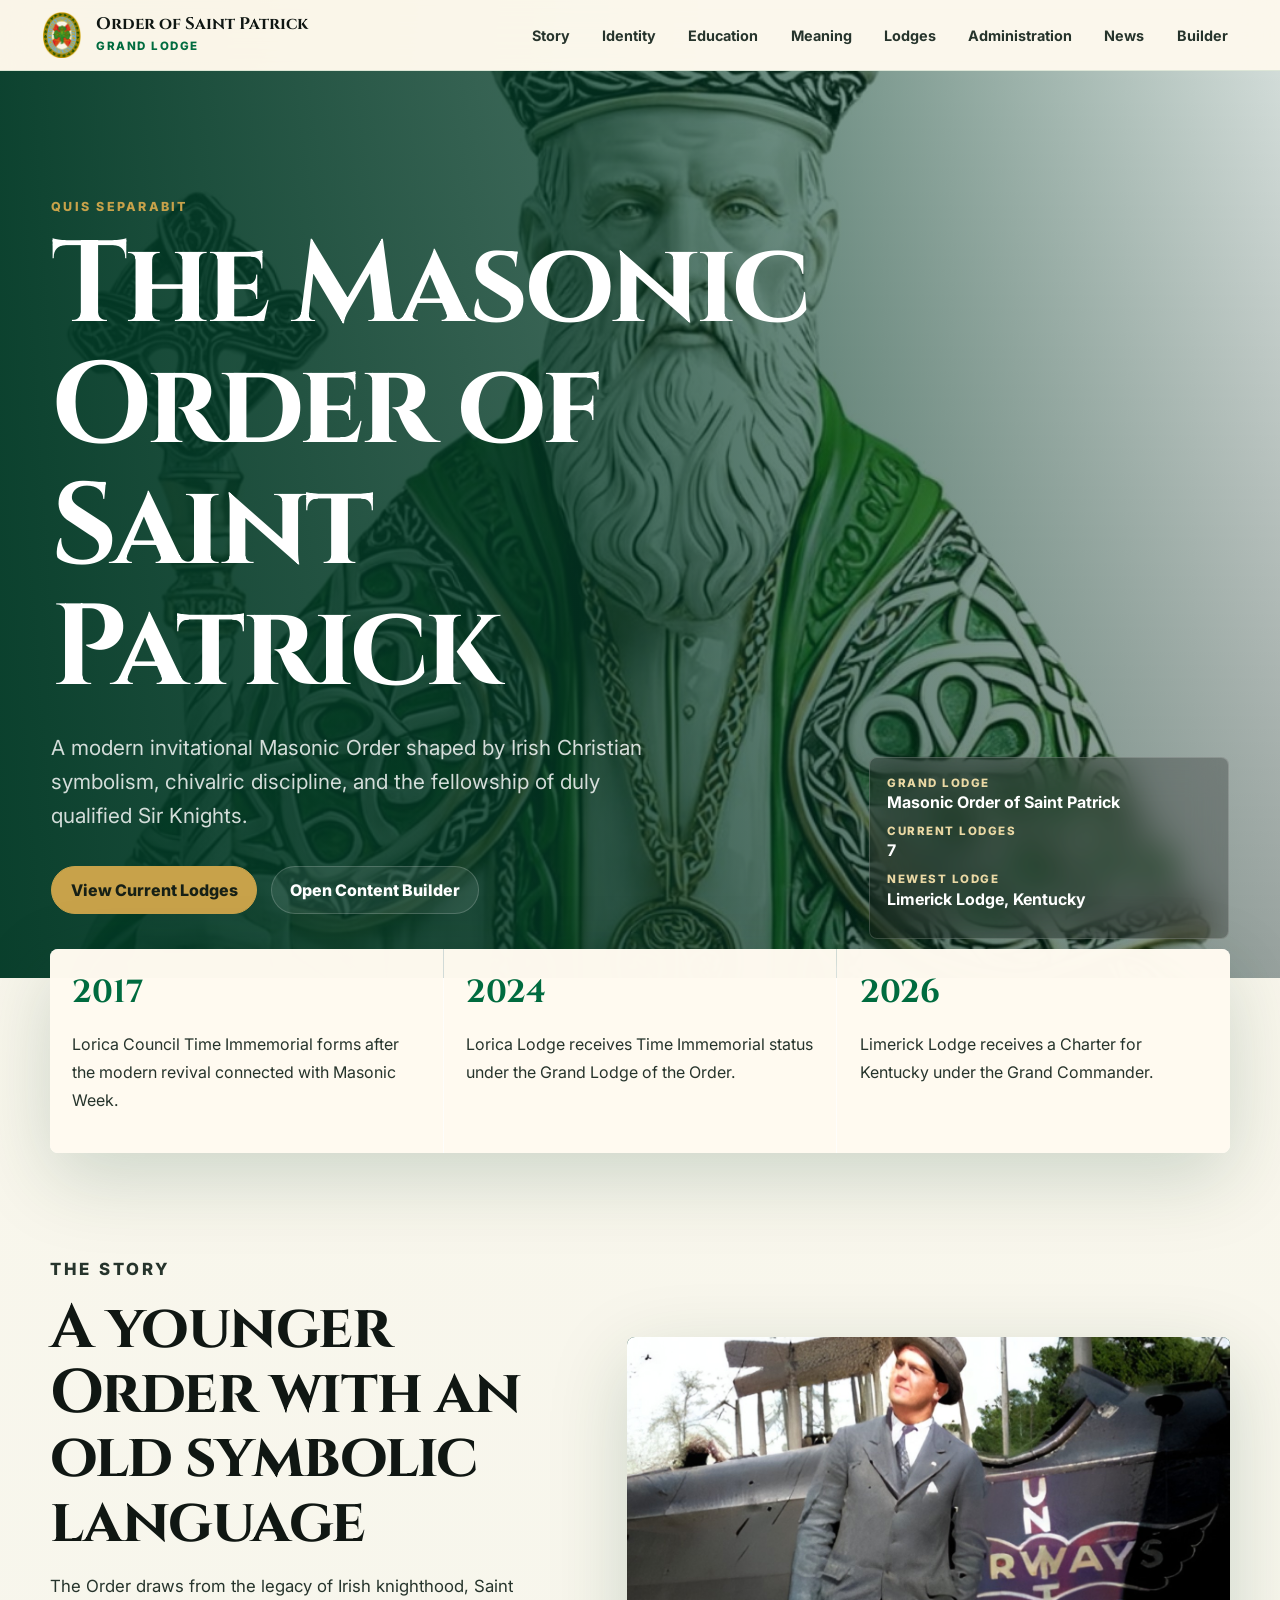
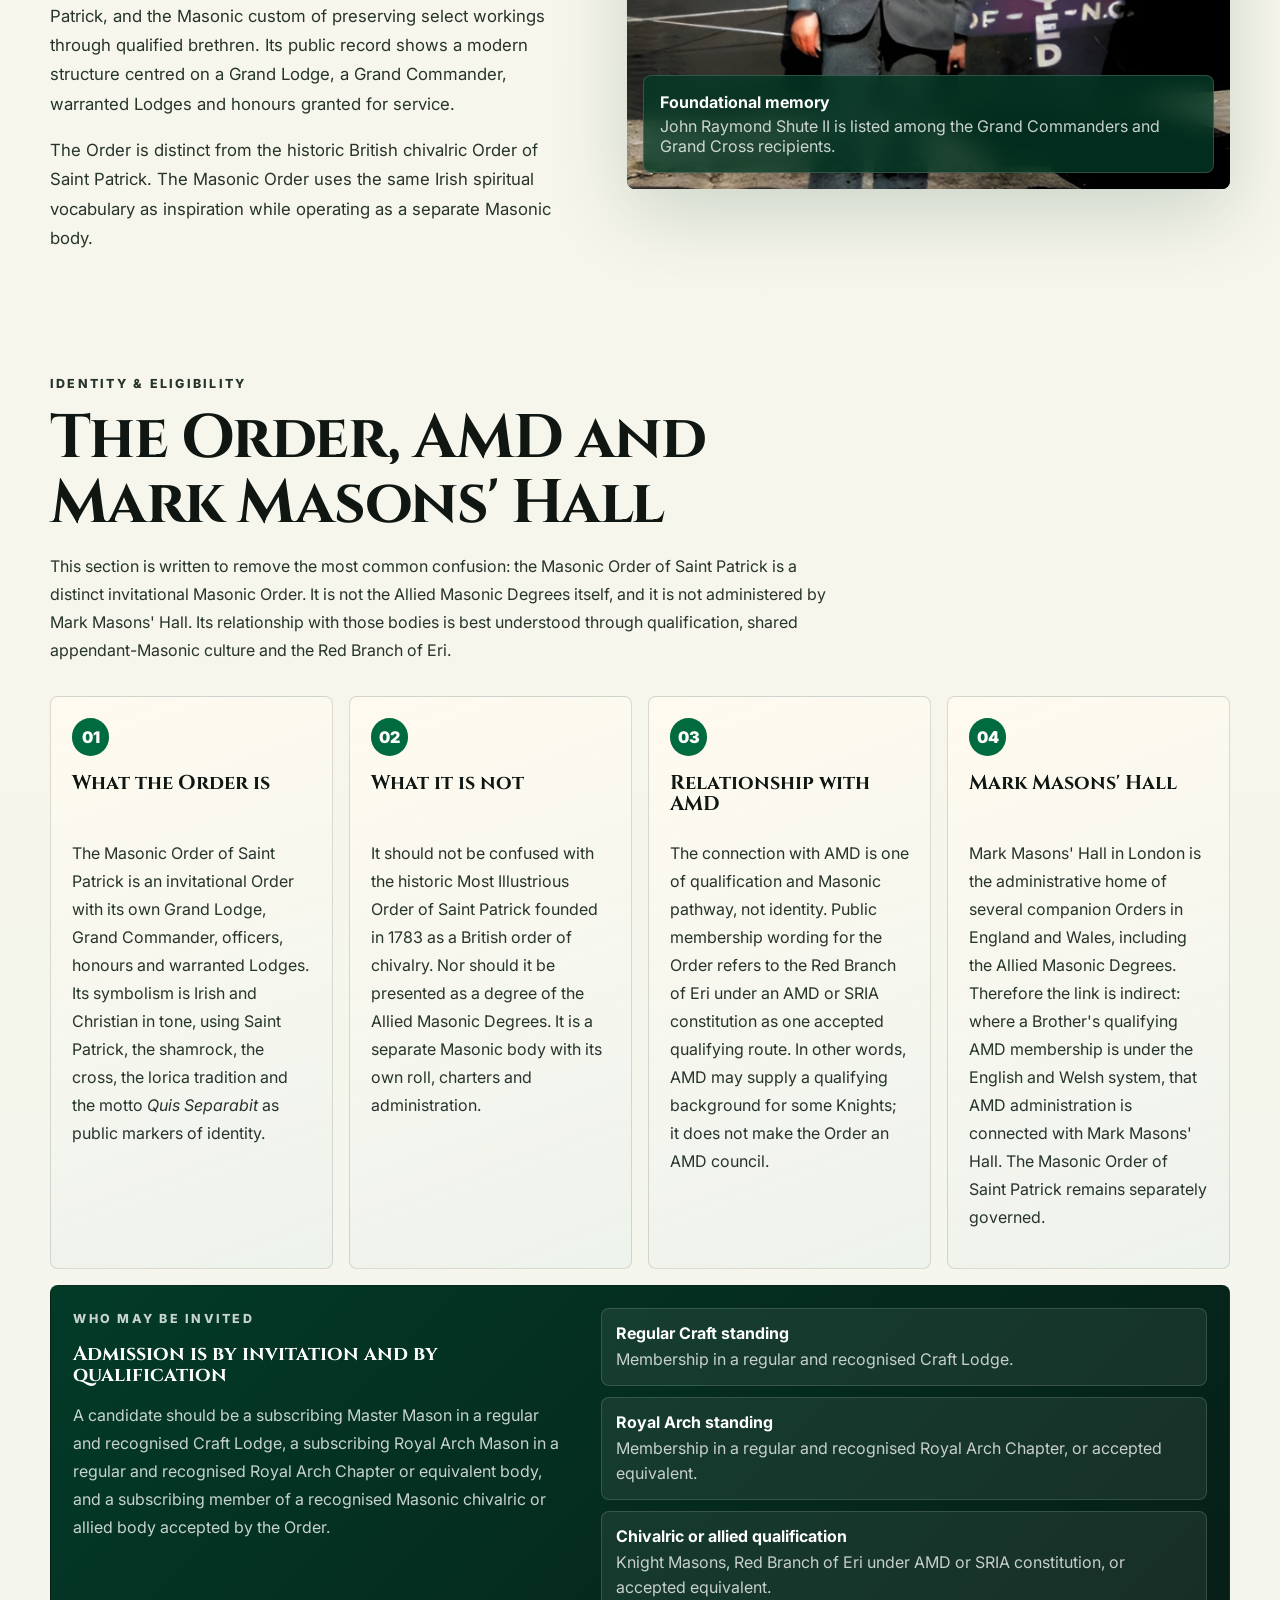
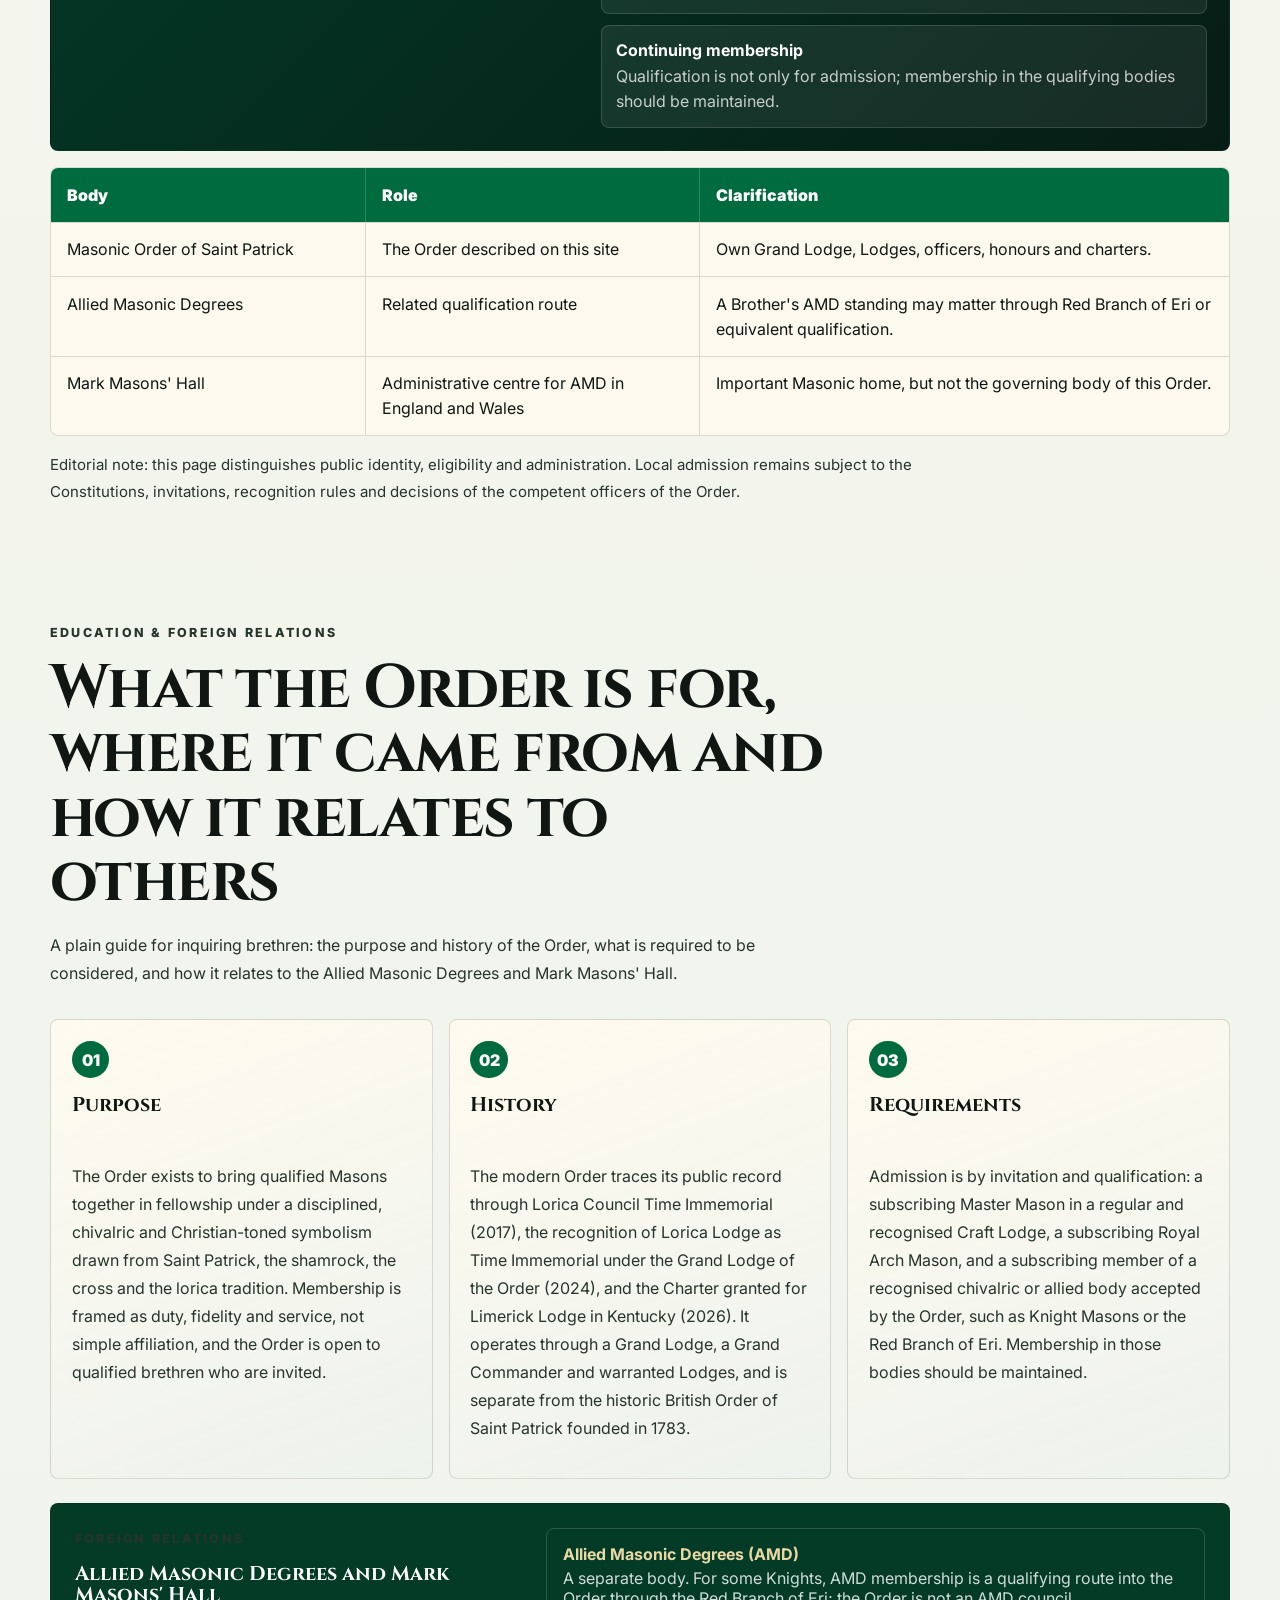
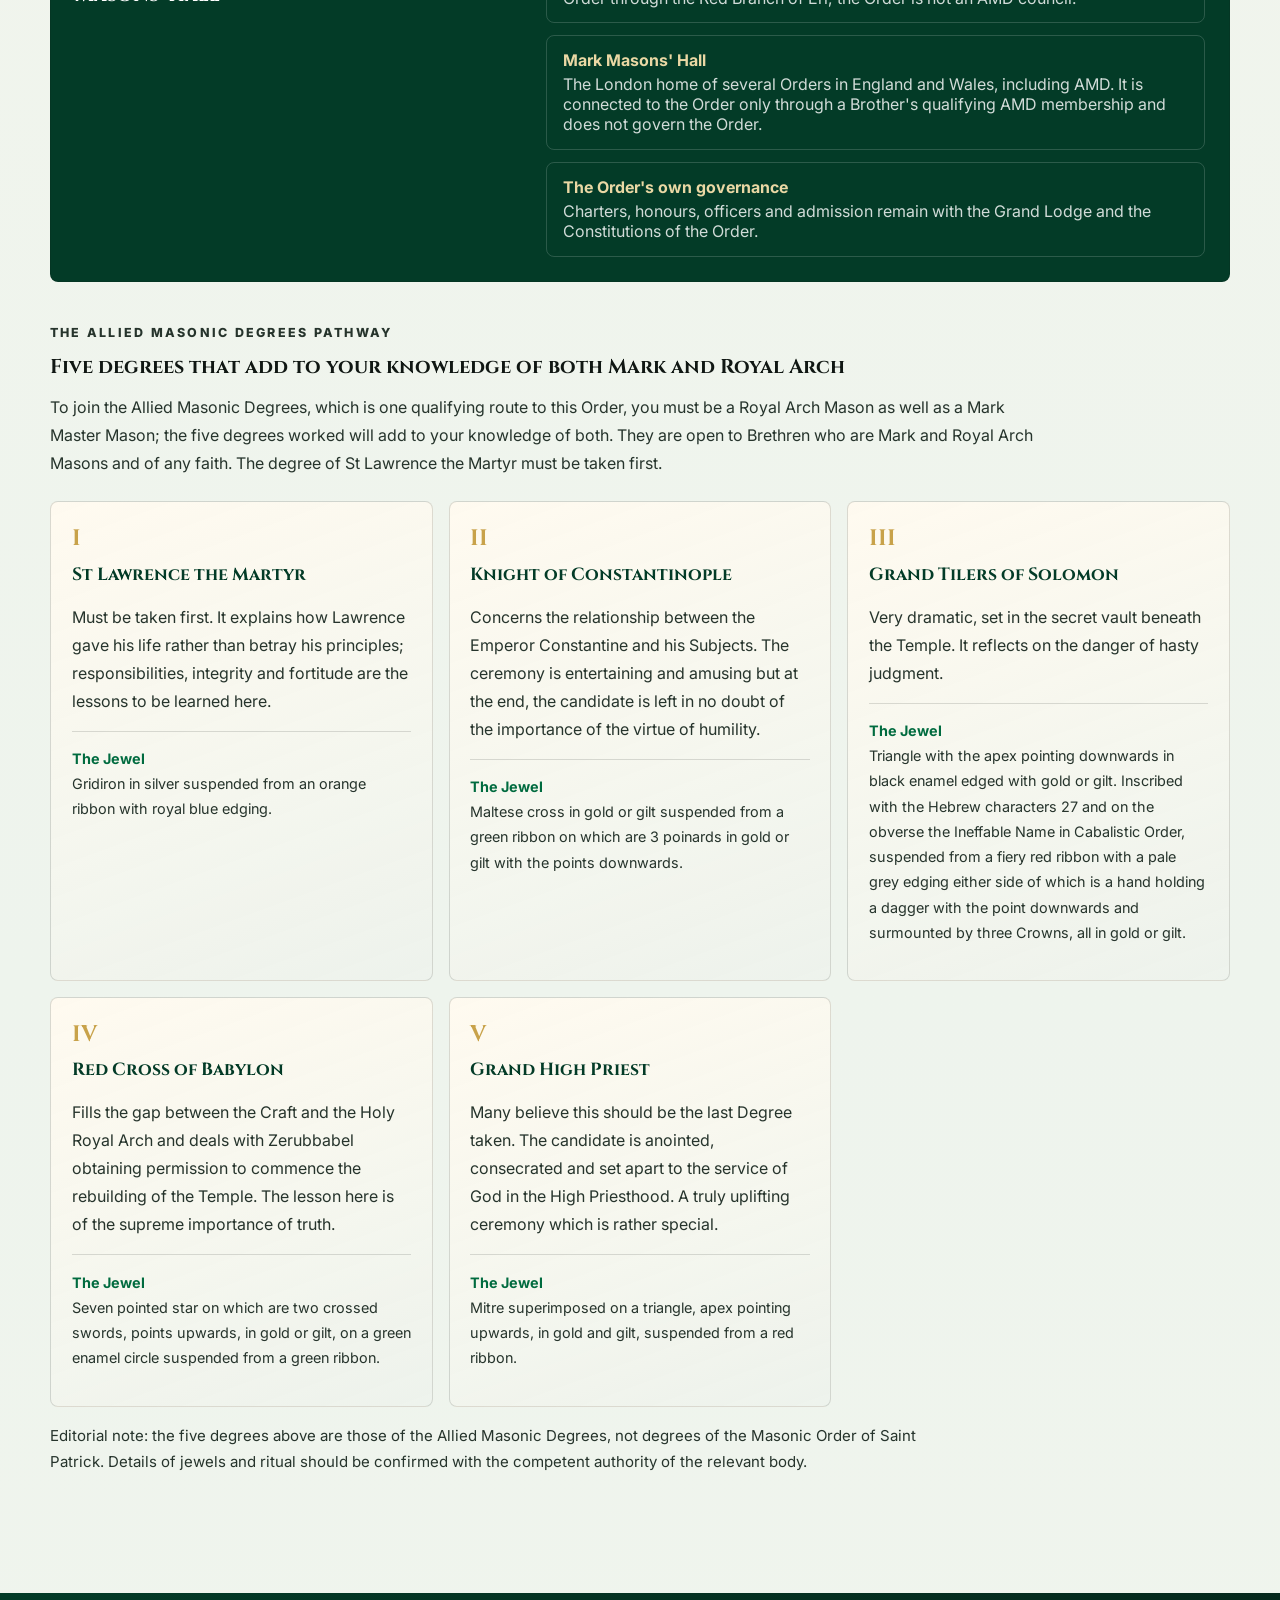
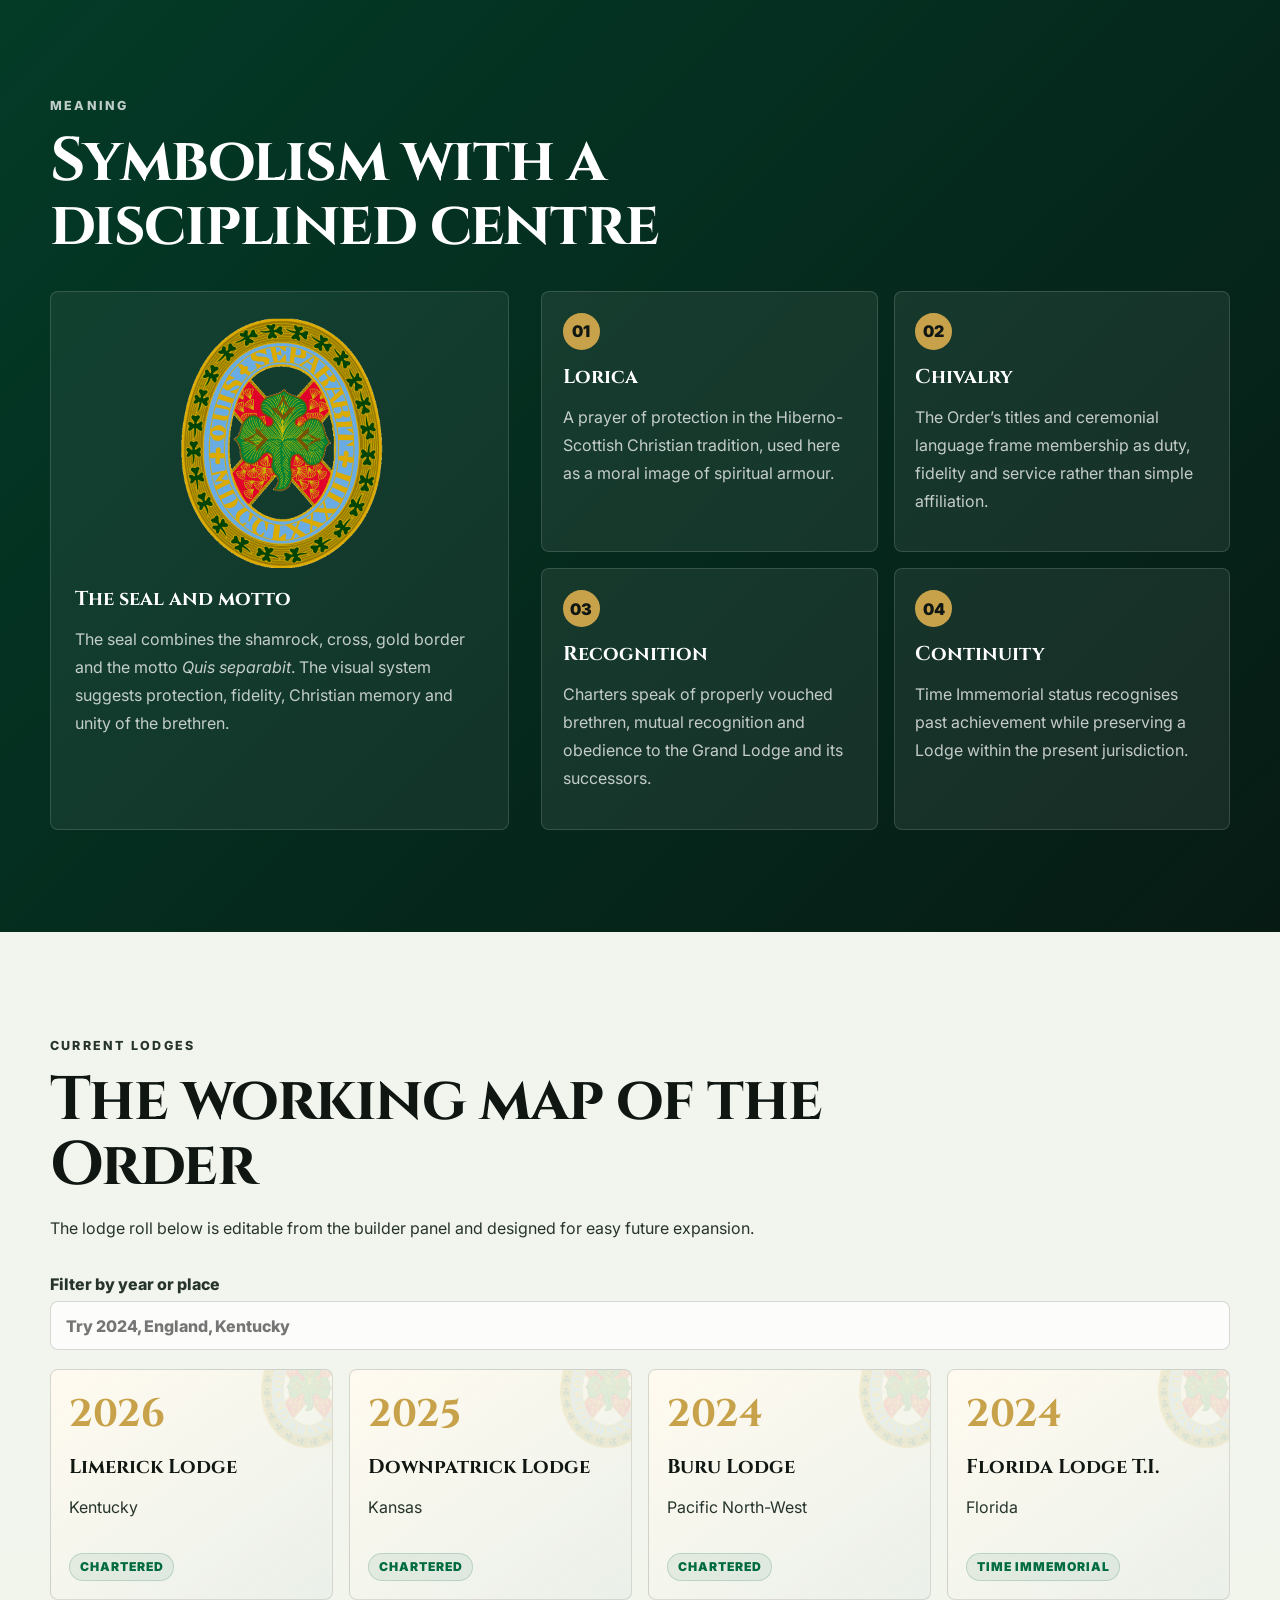
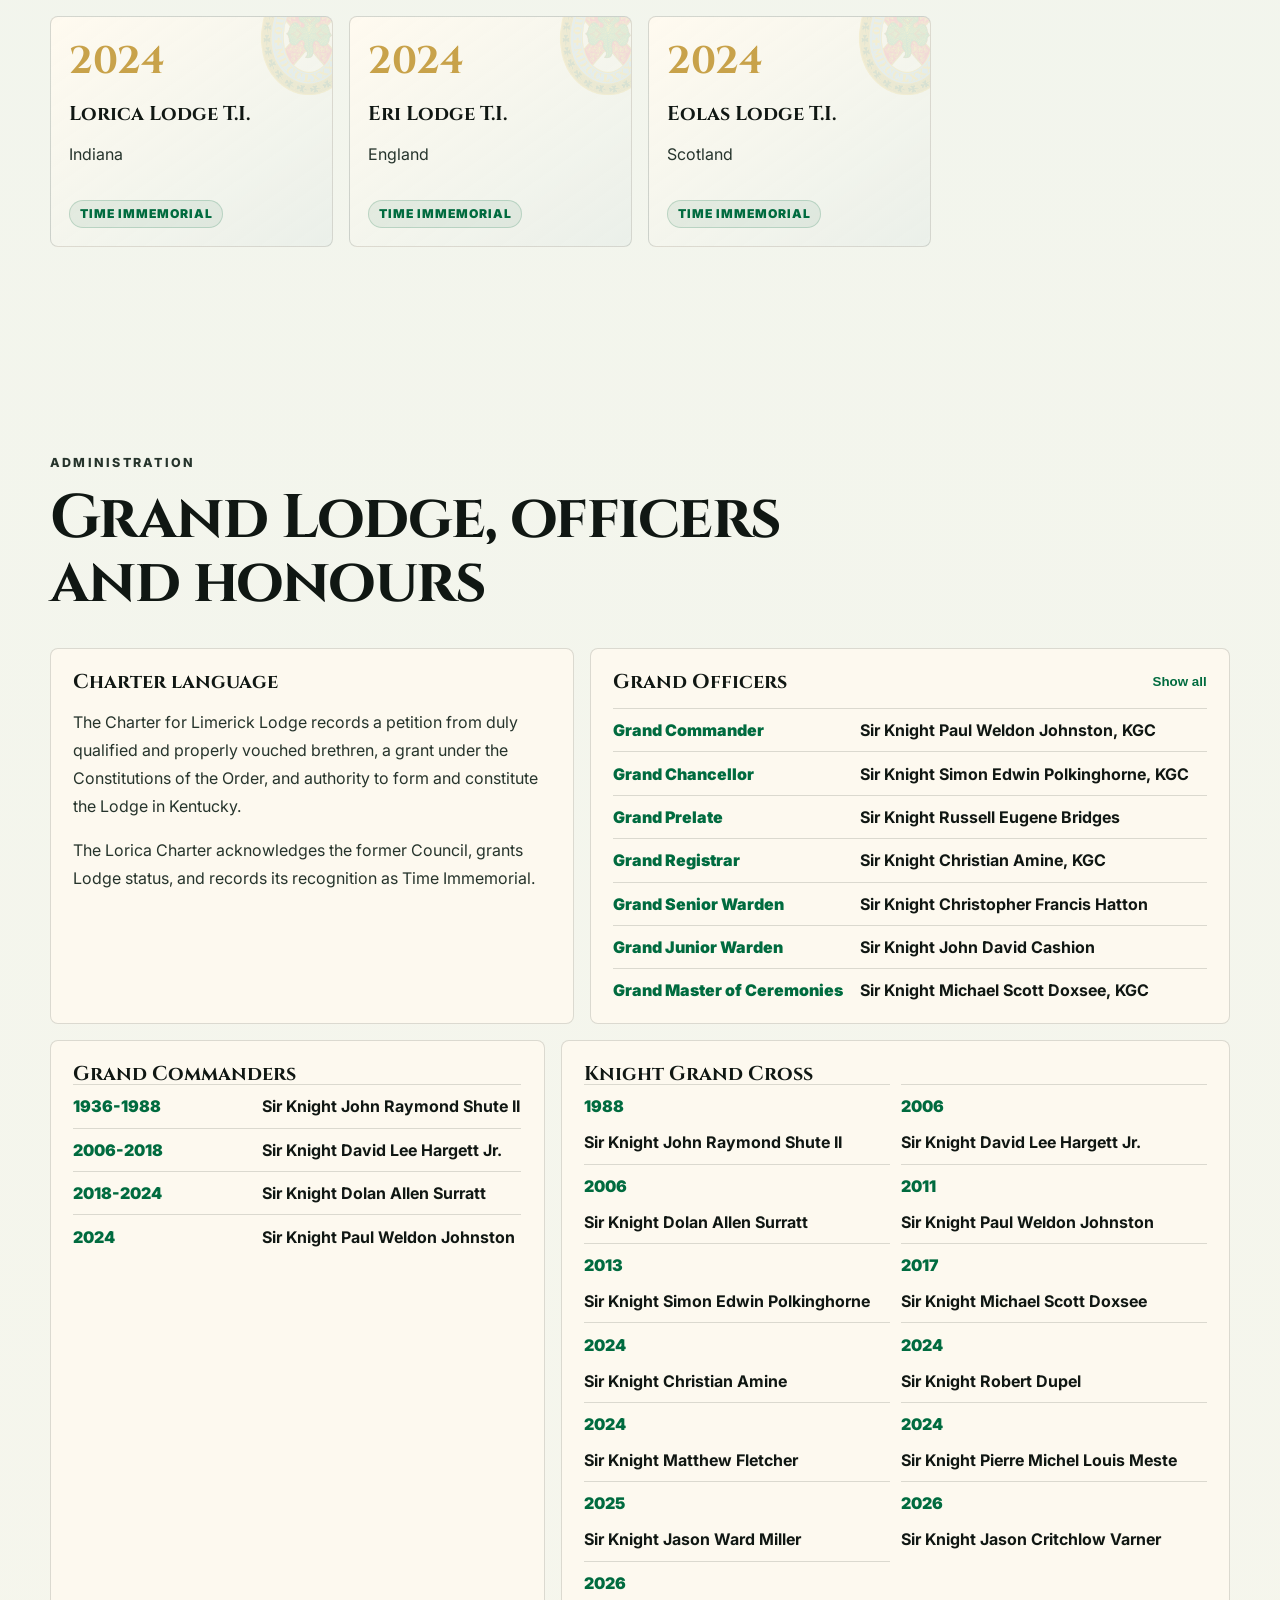
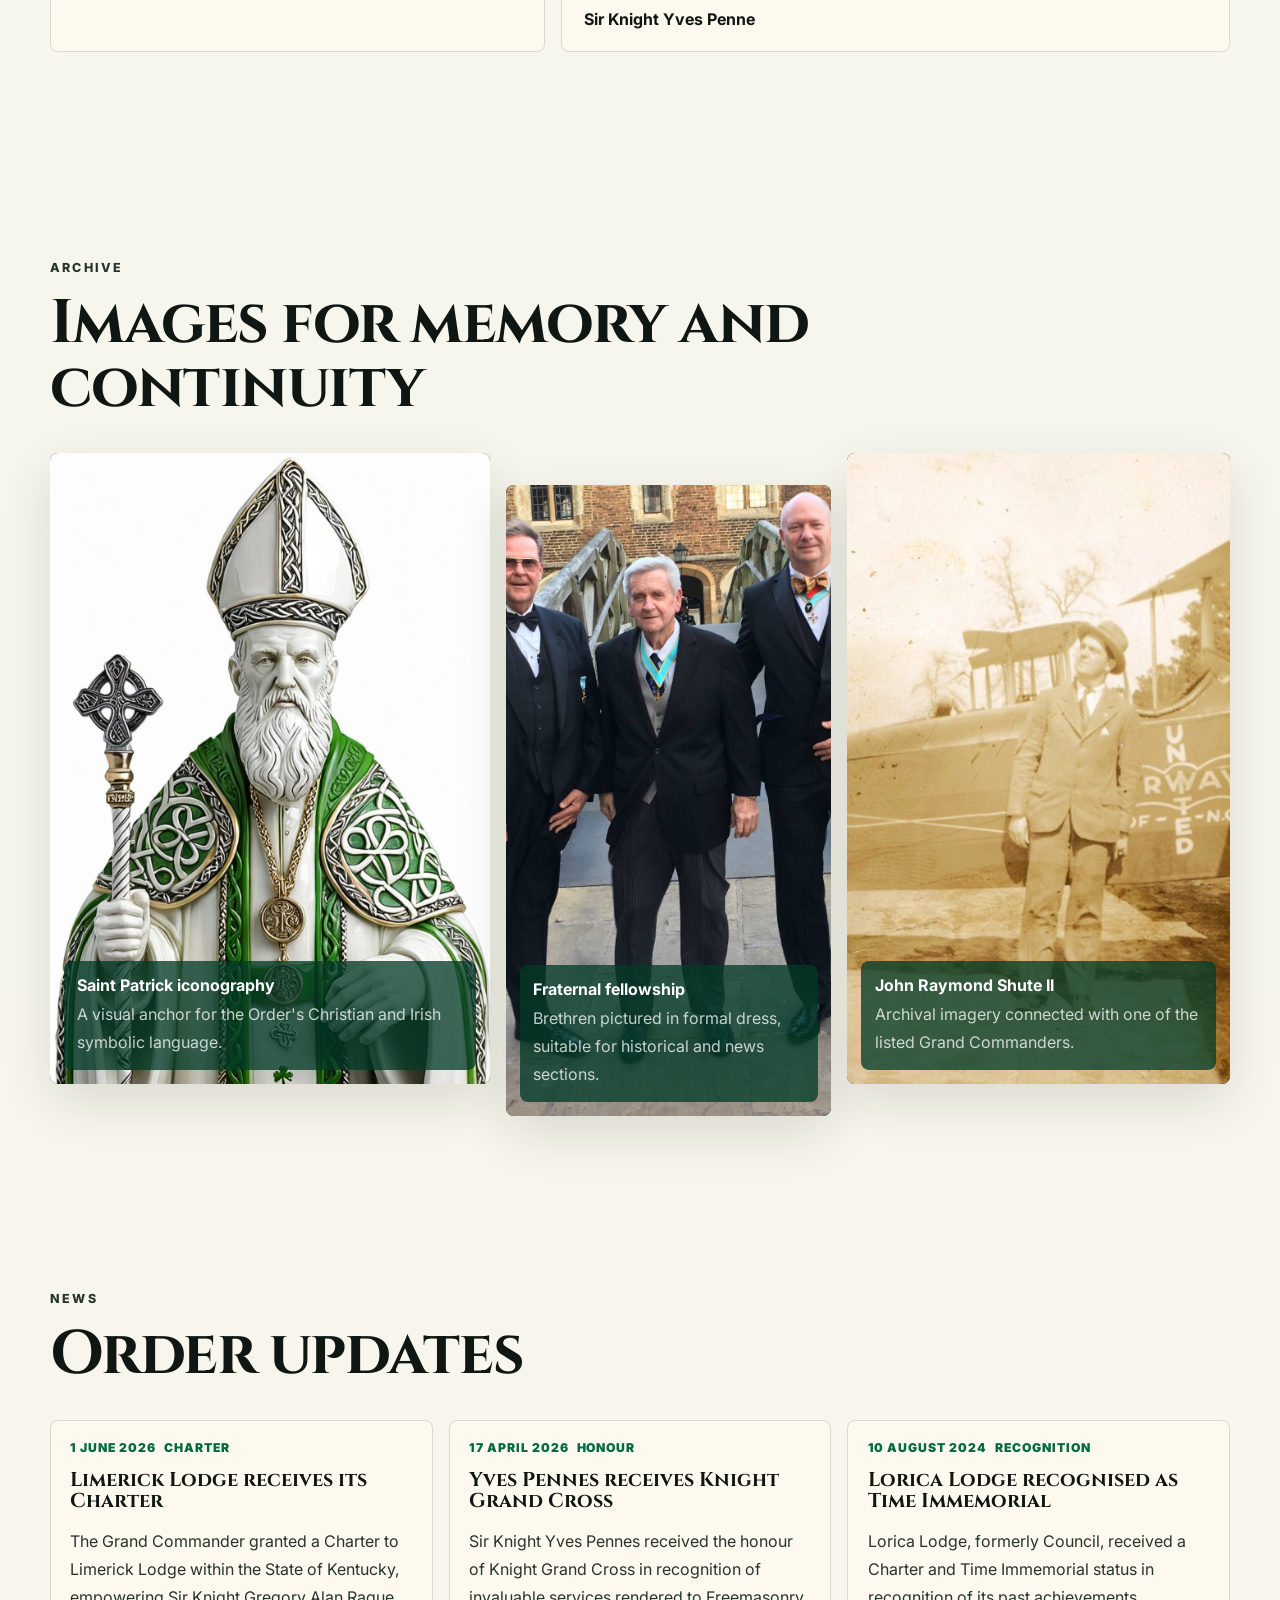
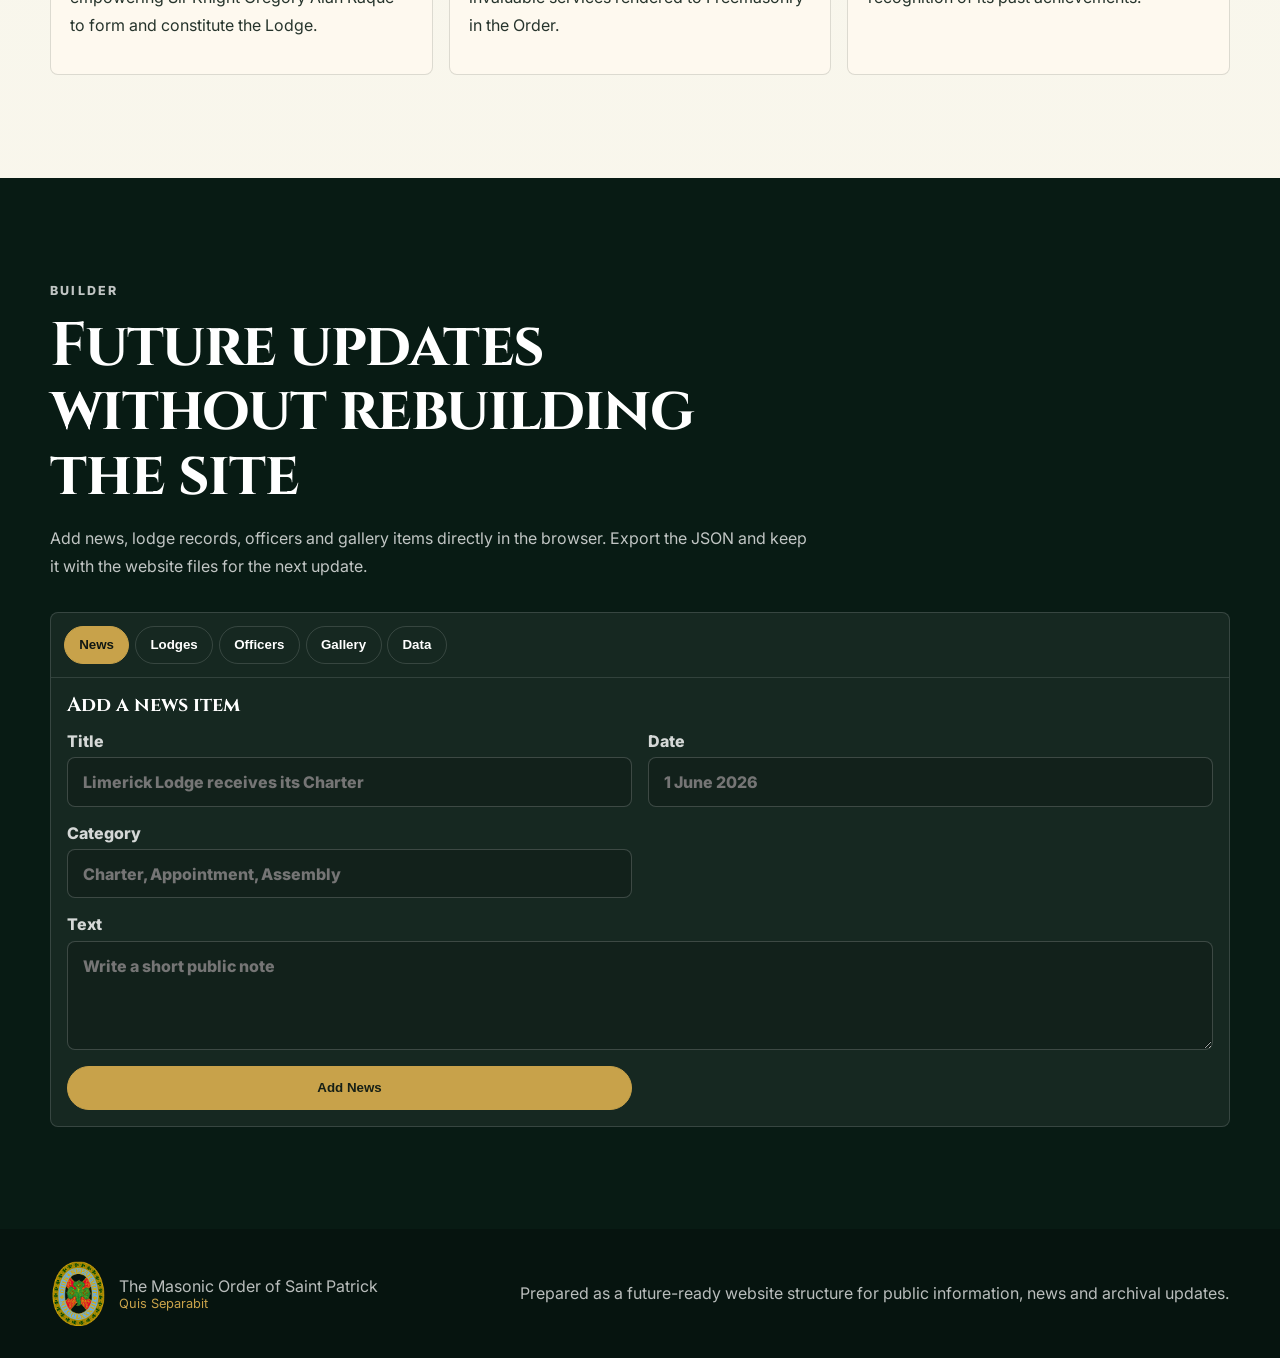
==== index.html @ a47ff446 "Add Education & Foreign Relations section Covers the Order's purpose, history and requirements, its " ====
<!doctype html>
<html lang="en">
  <head>
    <meta charset="utf-8" />
    <meta name="viewport" content="width=device-width, initial-scale=1" />
    <title>The Masonic Order of Saint Patrick</title>
    <meta
      name="description"
      content="A professional information website for the Masonic Order of Saint Patrick, including its story, meaning, lodge roll, administration, honours, news and content builder."
    />
    <link rel="preconnect" href="https://fonts.googleapis.com" />
    <link rel="preconnect" href="https://fonts.gstatic.com" crossorigin />
    <link
      href="https://fonts.googleapis.com/css2?family=Cinzel:wght@500;600;700&family=Inter:wght@400;500;600;700;800&display=swap"
      rel="stylesheet"
    />
    <link rel="stylesheet" href="styles.css" />
  </head>
  <body>
    <header class="site-header" data-site-header>
      <a class="brand" href="#top" aria-label="Masonic Order of Saint Patrick home">
        <img src="assets/limerick-media/image3.png" alt="Seal of the Masonic Order of Saint Patrick" />
        <span>
          <strong>Order of Saint Patrick</strong>
          <small>Grand Lodge</small>
        </span>
      </a>
      <button class="nav-toggle" type="button" aria-expanded="false" aria-controls="site-nav">Menu</button>
      <nav id="site-nav" class="site-nav" aria-label="Primary navigation">
        <a href="#story">Story</a>
        <a href="#identity">Identity</a>
        <a href="#education">Education</a>
        <a href="#meaning">Meaning</a>
        <a href="#lodges">Lodges</a>
        <a href="#governance">Administration</a>
        <a href="#news">News</a>
        <a href="#builder">Builder</a>
      </nav>
    </header>

    <main id="top">
      <section class="hero">
        <div class="hero-media" aria-hidden="true">
          <img src="assets/saint-patrick-portrait.jpg" alt="" />
        </div>
        <div class="hero-panel">
          <p class="eyebrow">Quis Separabit</p>
          <h1>The Masonic Order of Saint Patrick</h1>
          <p>
            A modern invitational Masonic Order shaped by Irish Christian symbolism,
            chivalric discipline, and the fellowship of duly qualified Sir Knights.
          </p>
          <div class="hero-actions">
            <a class="button primary" href="#lodges">View Current Lodges</a>
            <a class="button ghost" href="#builder">Open Content Builder</a>
          </div>
        </div>
        <aside class="hero-register" aria-label="Order highlights">
          <span>Grand Lodge</span>
          <strong>Masonic Order of Saint Patrick</strong>
          <span>Current Lodges</span>
          <strong>7</strong>
          <span>Newest Lodge</span>
          <strong>Limerick Lodge, Kentucky</strong>
        </aside>
      </section>

      <section class="intro-strip" aria-label="Core identity">
        <div>
          <span class="metric">2017</span>
          <p>Lorica Council Time Immemorial forms after the modern revival connected with Masonic Week.</p>
        </div>
        <div>
          <span class="metric">2024</span>
          <p>Lorica Lodge receives Time Immemorial status under the Grand Lodge of the Order.</p>
        </div>
        <div>
          <span class="metric">2026</span>
          <p>Limerick Lodge receives a Charter for Kentucky under the Grand Commander.</p>
        </div>
      </section>

      <section id="story" class="section story-grid">
        <div class="section-copy">
          <p class="eyebrow">The Story</p>
          <h2>A younger Order with an old symbolic language</h2>
          <p>
            The Order draws from the legacy of Irish knighthood, Saint Patrick, and
            the Masonic custom of preserving select workings through qualified brethren.
            Its public record shows a modern structure centred on a Grand Lodge,
            a Grand Commander, warranted Lodges and honours granted for service.
          </p>
          <p>
            The Order is distinct from the historic British chivalric Order of Saint
            Patrick. The Masonic Order uses the same Irish spiritual vocabulary as
            inspiration while operating as a separate Masonic body.
          </p>
        </div>
        <div class="story-visual">
          <img src="assets/jray-colour.jpg" alt="Historical photograph of Sir Knight John Raymond Shute II near an aircraft" />
          <div class="caption">
            <strong>Foundational memory</strong>
            <span>John Raymond Shute II is listed among the Grand Commanders and Grand Cross recipients.</span>
          </div>
        </div>
      </section>

      <section id="identity" class="section identity-section">
        <div class="section-heading">
          <p class="eyebrow">Identity & Eligibility</p>
          <h2>The Order, AMD and Mark Masons' Hall</h2>
          <p>
            This section is written to remove the most common confusion: the Masonic
            Order of Saint Patrick is a distinct invitational Masonic Order. It is not
            the Allied Masonic Degrees itself, and it is not administered by Mark
            Masons' Hall. Its relationship with those bodies is best understood through
            qualification, shared appendant-Masonic culture and the Red Branch of Eri.
          </p>
        </div>

        <div class="identity-grid">
          <article class="identity-card">
            <span>01</span>
            <h3>What the Order is</h3>
            <p>
              The Masonic Order of Saint Patrick is an invitational Order with its own
              Grand Lodge, Grand Commander, officers, honours and warranted Lodges. Its
              symbolism is Irish and Christian in tone, using Saint Patrick, the shamrock,
              the cross, the lorica tradition and the motto <em>Quis Separabit</em> as
              public markers of identity.
            </p>
          </article>

          <article class="identity-card">
            <span>02</span>
            <h3>What it is not</h3>
            <p>
              It should not be confused with the historic Most Illustrious Order of Saint
              Patrick founded in 1783 as a British order of chivalry. Nor should it be
              presented as a degree of the Allied Masonic Degrees. It is a separate
              Masonic body with its own roll, charters and administration.
            </p>
          </article>

          <article class="identity-card">
            <span>03</span>
            <h3>Relationship with AMD</h3>
            <p>
              The connection with AMD is one of qualification and Masonic pathway, not
              identity. Public membership wording for the Order refers to the Red Branch
              of Eri under an AMD or SRIA constitution as one accepted qualifying route.
              In other words, AMD may supply a qualifying background for some Knights;
              it does not make the Order an AMD council.
            </p>
          </article>

          <article class="identity-card">
            <span>04</span>
            <h3>Mark Masons' Hall</h3>
            <p>
              Mark Masons' Hall in London is the administrative home of several companion
              Orders in England and Wales, including the Allied Masonic Degrees. Therefore
              the link is indirect: where a Brother's qualifying AMD membership is under
              the English and Welsh system, that AMD administration is connected with Mark
              Masons' Hall. The Masonic Order of Saint Patrick remains separately governed.
            </p>
          </article>
        </div>

        <div class="eligibility-panel">
          <div>
            <p class="eyebrow">Who May Be Invited</p>
            <h3>Admission is by invitation and by qualification</h3>
            <p>
              A candidate should be a subscribing Master Mason in a regular and recognised
              Craft Lodge, a subscribing Royal Arch Mason in a regular and recognised
              Royal Arch Chapter or equivalent body, and a subscribing member of a
              recognised Masonic chivalric or allied body accepted by the Order.
            </p>
          </div>
          <ul class="eligibility-list">
            <li>
              <strong>Regular Craft standing</strong>
              <span>Membership in a regular and recognised Craft Lodge.</span>
            </li>
            <li>
              <strong>Royal Arch standing</strong>
              <span>Membership in a regular and recognised Royal Arch Chapter, or accepted equivalent.</span>
            </li>
            <li>
              <strong>Chivalric or allied qualification</strong>
              <span>Knight Masons, Red Branch of Eri under AMD or SRIA constitution, or accepted equivalent.</span>
            </li>
            <li>
              <strong>Continuing membership</strong>
              <span>Qualification is not only for admission; membership in the qualifying bodies should be maintained.</span>
            </li>
          </ul>
        </div>

        <div class="relationship-table" role="table" aria-label="Relationship between the Order, AMD and Mark Masons' Hall">
          <div role="row">
            <span role="columnheader">Body</span>
            <span role="columnheader">Role</span>
            <span role="columnheader">Clarification</span>
          </div>
          <div role="row">
            <span role="cell">Masonic Order of Saint Patrick</span>
            <span role="cell">The Order described on this site</span>
            <span role="cell">Own Grand Lodge, Lodges, officers, honours and charters.</span>
          </div>
          <div role="row">
            <span role="cell">Allied Masonic Degrees</span>
            <span role="cell">Related qualification route</span>
            <span role="cell">A Brother's AMD standing may matter through Red Branch of Eri or equivalent qualification.</span>
          </div>
          <div role="row">
            <span role="cell">Mark Masons' Hall</span>
            <span role="cell">Administrative centre for AMD in England and Wales</span>
            <span role="cell">Important Masonic home, but not the governing body of this Order.</span>
          </div>
        </div>

        <p class="source-note">
          Editorial note: this page distinguishes public identity, eligibility and administration.
          Local admission remains subject to the Constitutions, invitations, recognition rules and
          decisions of the competent officers of the Order.
        </p>
      </section>

      <section id="education" class="section education-section">
        <div class="section-heading">
          <p class="eyebrow">Education &amp; Foreign Relations</p>
          <h2>What the Order is for, where it came from and how it relates to others</h2>
          <p>
            A plain guide for inquiring brethren: the purpose and history of the Order,
            what is required to be considered, and how it relates to the Allied Masonic
            Degrees and Mark Masons' Hall.
          </p>
        </div>

        <div class="education-grid">
          <article class="identity-card">
            <span>01</span>
            <h3>Purpose</h3>
            <p>
              The Order exists to bring qualified Masons together in fellowship under a
              disciplined, chivalric and Christian-toned symbolism drawn from Saint Patrick,
              the shamrock, the cross and the lorica tradition. Membership is framed as duty,
              fidelity and service, not simple affiliation, and the Order is open to qualified
              brethren who are invited.
            </p>
          </article>
          <article class="identity-card">
            <span>02</span>
            <h3>History</h3>
            <p>
              The modern Order traces its public record through Lorica Council Time Immemorial
              (2017), the recognition of Lorica Lodge as Time Immemorial under the Grand Lodge
              of the Order (2024), and the Charter granted for Limerick Lodge in Kentucky (2026).
              It operates through a Grand Lodge, a Grand Commander and warranted Lodges, and is
              separate from the historic British Order of Saint Patrick founded in 1783.
            </p>
          </article>
          <article class="identity-card">
            <span>03</span>
            <h3>Requirements</h3>
            <p>
              Admission is by invitation and qualification: a subscribing Master Mason in a
              regular and recognised Craft Lodge, a subscribing Royal Arch Mason, and a
              subscribing member of a recognised chivalric or allied body accepted by the
              Order, such as Knight Masons or the Red Branch of Eri. Membership in those
              bodies should be maintained.
            </p>
          </article>
        </div>

        <div class="relations-panel">
          <div>
            <p class="eyebrow">Foreign Relations</p>
            <h3>Allied Masonic Degrees and Mark Masons' Hall</h3>
          </div>
          <ul>
            <li>
              <strong>Allied Masonic Degrees (AMD)</strong>
              <span>A separate body. For some Knights, AMD membership is a qualifying route into the Order through the Red Branch of Eri; the Order is not an AMD council.</span>
            </li>
            <li>
              <strong>Mark Masons' Hall</strong>
              <span>The London home of several Orders in England and Wales, including AMD. It is connected to the Order only through a Brother's qualifying AMD membership and does not govern the Order.</span>
            </li>
            <li>
              <strong>The Order's own governance</strong>
              <span>Charters, honours, officers and admission remain with the Grand Lodge and the Constitutions of the Order.</span>
            </li>
          </ul>
        </div>

        <div class="degrees-intro">
          <p class="eyebrow">The Allied Masonic Degrees Pathway</p>
          <h3>Five degrees that add to your knowledge of both Mark and Royal Arch</h3>
          <p>
            To join the Allied Masonic Degrees, which is one qualifying route to this Order,
            you must be a Royal Arch Mason as well as a Mark Master Mason; the five degrees
            worked will add to your knowledge of both. They are open to Brethren who are Mark
            and Royal Arch Masons and of any faith. The degree of St Lawrence the Martyr must
            be taken first.
          </p>
        </div>

        <div class="degree-grid">
          <article class="degree-card">
            <span class="degree-number">I</span>
            <h4>St Lawrence the Martyr</h4>
            <p>Must be taken first. It explains how Lawrence gave his life rather than betray his principles; responsibilities, integrity and fortitude are the lessons to be learned here.</p>
            <p class="jewel"><strong>The Jewel</strong> Gridiron in silver suspended from an orange ribbon with royal blue edging.</p>
          </article>
          <article class="degree-card">
            <span class="degree-number">II</span>
            <h4>Knight of Constantinople</h4>
            <p>Concerns the relationship between the Emperor Constantine and his Subjects. The ceremony is entertaining and amusing but at the end, the candidate is left in no doubt of the importance of the virtue of humility.</p>
            <p class="jewel"><strong>The Jewel</strong> Maltese cross in gold or gilt suspended from a green ribbon on which are 3 poinards in gold or gilt with the points downwards.</p>
          </article>
          <article class="degree-card">
            <span class="degree-number">III</span>
            <h4>Grand Tilers of Solomon</h4>
            <p>Very dramatic, set in the secret vault beneath the Temple. It reflects on the danger of hasty judgment.</p>
            <p class="jewel"><strong>The Jewel</strong> Triangle with the apex pointing downwards in black enamel edged with gold or gilt. Inscribed with the Hebrew characters 27 and on the obverse the Ineffable Name in Cabalistic Order, suspended from a fiery red ribbon with a pale grey edging either side of which is a hand holding a dagger with the point downwards and surmounted by three Crowns, all in gold or gilt.</p>
          </article>
          <article class="degree-card">
            <span class="degree-number">IV</span>
            <h4>Red Cross of Babylon</h4>
            <p>Fills the gap between the Craft and the Holy Royal Arch and deals with Zerubbabel obtaining permission to commence the rebuilding of the Temple. The lesson here is of the supreme importance of truth.</p>
            <p class="jewel"><strong>The Jewel</strong> Seven pointed star on which are two crossed swords, points upwards, in gold or gilt, on a green enamel circle suspended from a green ribbon.</p>
          </article>
          <article class="degree-card">
            <span class="degree-number">V</span>
            <h4>Grand High Priest</h4>
            <p>Many believe this should be the last Degree taken. The candidate is anointed, consecrated and set apart to the service of God in the High Priesthood. A truly uplifting ceremony which is rather special.</p>
            <p class="jewel"><strong>The Jewel</strong> Mitre superimposed on a triangle, apex pointing upwards, in gold and gilt, suspended from a red ribbon.</p>
          </article>
        </div>

        <p class="source-note">
          Editorial note: the five degrees above are those of the Allied Masonic Degrees, not
          degrees of the Masonic Order of Saint Patrick. Details of jewels and ritual should be
          confirmed with the competent authority of the relevant body.
        </p>
      </section>

      <section id="meaning" class="section meaning-section">
        <div class="section-heading">
          <p class="eyebrow">Meaning</p>
          <h2>Symbolism with a disciplined centre</h2>
        </div>
        <div class="meaning-layout">
          <article class="meaning-main">
            <img src="assets/limerick-media/image3.png" alt="Seal with shamrock and motto Quis Separabit" />
            <h3>The seal and motto</h3>
            <p>
              The seal combines the shamrock, cross, gold border and the motto
              <em>Quis separabit</em>. The visual system suggests protection, fidelity,
              Christian memory and unity of the brethren.
            </p>
          </article>
          <div class="principles">
            <article>
              <span>01</span>
              <h3>Lorica</h3>
              <p>A prayer of protection in the Hiberno-Scottish Christian tradition, used here as a moral image of spiritual armour.</p>
            </article>
            <article>
              <span>02</span>
              <h3>Chivalry</h3>
              <p>The Order’s titles and ceremonial language frame membership as duty, fidelity and service rather than simple affiliation.</p>
            </article>
            <article>
              <span>03</span>
              <h3>Recognition</h3>
              <p>Charters speak of properly vouched brethren, mutual recognition and obedience to the Grand Lodge and its successors.</p>
            </article>
            <article>
              <span>04</span>
              <h3>Continuity</h3>
              <p>Time Immemorial status recognises past achievement while preserving a Lodge within the present jurisdiction.</p>
            </article>
          </div>
        </div>
      </section>

      <section id="lodges" class="section lodge-section">
        <div class="section-heading">
          <p class="eyebrow">Current Lodges</p>
          <h2>The working map of the Order</h2>
          <p>The lodge roll below is editable from the builder panel and designed for easy future expansion.</p>
        </div>
        <div class="lodge-tools">
          <label>
            Filter by year or place
            <input id="lodge-search" type="search" placeholder="Try 2024, England, Kentucky" />
          </label>
        </div>
        <div id="lodge-grid" class="lodge-grid" aria-live="polite"></div>
      </section>

      <section id="governance" class="section governance-section">
        <div class="section-heading">
          <p class="eyebrow">Administration</p>
          <h2>Grand Lodge, officers and honours</h2>
        </div>
        <div class="governance-grid">
          <article class="charter-card">
            <h3>Charter language</h3>
            <p>
              The Charter for Limerick Lodge records a petition from duly qualified and properly
              vouched brethren, a grant under the Constitutions of the Order, and authority
              to form and constitute the Lodge in Kentucky.
            </p>
            <p>
              The Lorica Charter acknowledges the former Council, grants Lodge status,
              and records its recognition as Time Immemorial.
            </p>
          </article>
          <article class="officer-panel">
            <div class="panel-head">
              <h3>Grand Officers</h3>
              <button id="toggle-officers" class="text-button" type="button">Show all</button>
            </div>
            <div id="officer-list" class="officer-list"></div>
          </article>
        </div>
        <div class="honours">
          <article>
            <h3>Grand Commanders</h3>
            <div id="commanders-list" class="compact-list"></div>
          </article>
          <article>
            <h3>Knight Grand Cross</h3>
            <div id="grand-cross-list" class="compact-list columns"></div>
          </article>
        </div>
      </section>

      <section class="section gallery-section">
        <div class="section-heading">
          <p class="eyebrow">Archive</p>
          <h2>Images for memory and continuity</h2>
        </div>
        <div id="gallery-grid" class="gallery-grid"></div>
      </section>

      <section id="news" class="section news-section">
        <div class="section-heading">
          <p class="eyebrow">News</p>
          <h2>Order updates</h2>
        </div>
        <div id="news-list" class="news-list"></div>
      </section>

      <section id="builder" class="section builder-section">
        <div class="builder-intro">
          <p class="eyebrow">Builder</p>
          <h2>Future updates without rebuilding the site</h2>
          <p>
            Add news, lodge records, officers and gallery items directly in the browser.
            Export the JSON and keep it with the website files for the next update.
          </p>
        </div>

        <div class="builder-shell">
          <div class="builder-tabs" role="tablist" aria-label="Builder sections">
            <button class="builder-tab active" type="button" data-builder-tab="news">News</button>
            <button class="builder-tab" type="button" data-builder-tab="lodges">Lodges</button>
            <button class="builder-tab" type="button" data-builder-tab="officers">Officers</button>
            <button class="builder-tab" type="button" data-builder-tab="gallery">Gallery</button>
            <button class="builder-tab" type="button" data-builder-tab="data">Data</button>
          </div>

          <form class="builder-form active" data-builder-panel="news">
            <h3>Add a news item</h3>
            <label>Title <input name="title" required placeholder="Limerick Lodge receives its Charter" /></label>
            <label>Date <input name="date" required placeholder="1 June 2026" /></label>
            <label>Category <input name="category" placeholder="Charter, Appointment, Assembly" /></label>
            <label>Text <textarea name="text" rows="4" required placeholder="Write a short public note"></textarea></label>
            <button class="button primary" type="submit">Add News</button>
          </form>

          <form class="builder-form" data-builder-panel="lodges">
            <h3>Add a Lodge</h3>
            <label>Name <input name="name" required placeholder="Limerick Lodge" /></label>
            <label>Year <input name="year" required placeholder="2026" /></label>
            <label>Jurisdiction <input name="jurisdiction" required placeholder="Kentucky" /></label>
            <label>Status <input name="status" placeholder="Chartered, Time Immemorial" /></label>
            <button class="button primary" type="submit">Add Lodge</button>
          </form>

          <form class="builder-form" data-builder-panel="officers">
            <h3>Add an officer</h3>
            <label>Office <input name="office" required placeholder="Grand Chancellor" /></label>
            <label>Name <input name="name" required placeholder="Sir Knight ..." /></label>
            <label>Postnominal <input name="postnominal" placeholder="KGC" /></label>
            <button class="button primary" type="submit">Add Officer</button>
          </form>

          <form class="builder-form" data-builder-panel="gallery">
            <h3>Add a gallery item</h3>
            <label>Title <input name="title" required placeholder="Lorica Lodge Charter" /></label>
            <label>Image path <input name="src" required placeholder="assets/example.jpg" /></label>
            <label>Caption <textarea name="caption" rows="3" placeholder="Short explanation"></textarea></label>
            <button class="button primary" type="submit">Add Image</button>
          </form>

          <div class="builder-form data-panel" data-builder-panel="data">
            <h3>Export and import</h3>
            <div class="data-actions">
              <button id="export-json" class="button primary" type="button">Export JSON</button>
              <button id="reset-data" class="button ghost" type="button">Reset to supplied content</button>
            </div>
            <label>Import JSON <textarea id="import-json" rows="8" placeholder="Paste exported JSON here"></textarea></label>
            <button id="import-data" class="button primary" type="button">Import Data</button>
          </div>
        </div>
      </section>
    </main>

    <footer class="site-footer">
      <div>
        <img src="assets/limerick-media/image3.png" alt="" />
        <p>
          The Masonic Order of Saint Patrick
          <span>Quis Separabit</span>
        </p>
      </div>
      <p>Prepared as a future-ready website structure for public information, news and archival updates.</p>
    </footer>

    <script src="app.js"></script>
  </body>
</html>
---- styles.css ----
:root {
  --ink: #101713;
  --ink-soft: #26342c;
  --emerald: #006b3f;
  --emerald-deep: #033b27;
  --emerald-glow: #18a96b;
  --gold: #c8a24a;
  --gold-soft: #ead8a4;
  --parchment: #f4efe3;
  --paper: #fffaf0;
  --mist: #e8efe9;
  --sky: #8fc8e8;
  --crimson: #9f1e2e;
  --line: rgba(16, 23, 19, 0.14);
  --shadow: 0 24px 80px rgba(3, 59, 39, 0.18);
  --radius: 8px;
  --serif: "Cinzel", Georgia, serif;
  --sans: "Inter", system-ui, sans-serif;
}

* {
  box-sizing: border-box;
}

html {
  scroll-behavior: smooth;
}

body {
  margin: 0;
  color: var(--ink);
  background:
    radial-gradient(circle at 10% 0%, rgba(200, 162, 74, 0.18), transparent 36rem),
    linear-gradient(180deg, #fbf7ec 0%, #eef4ed 46%, #fbf7ec 100%);
  font-family: var(--sans);
}

img {
  max-width: 100%;
  display: block;
}

a {
  color: inherit;
  text-decoration: none;
}

.site-header {
  position: sticky;
  top: 0;
  z-index: 20;
  display: flex;
  align-items: center;
  justify-content: space-between;
  gap: 1.5rem;
  padding: 0.75rem clamp(1rem, 3vw, 2.5rem);
  background: rgba(251, 247, 236, 0.86);
  border-bottom: 1px solid rgba(0, 107, 63, 0.12);
  backdrop-filter: blur(18px);
}

.brand {
  display: flex;
  align-items: center;
  gap: 0.75rem;
  min-width: 0;
}

.brand img {
  width: 46px;
  height: 46px;
  object-fit: contain;
}

.brand strong {
  display: block;
  font-family: var(--serif);
  font-size: clamp(0.92rem, 2vw, 1.05rem);
  line-height: 1.05;
}

.brand small {
  color: var(--emerald);
  font-size: 0.72rem;
  font-weight: 800;
  letter-spacing: 0.13em;
  text-transform: uppercase;
}

.site-nav {
  display: flex;
  align-items: center;
  gap: 0.25rem;
}

.site-nav a,
.nav-toggle {
  border: 1px solid transparent;
  border-radius: 999px;
  padding: 0.58rem 0.82rem;
  color: var(--ink-soft);
  font-size: 0.9rem;
  font-weight: 700;
}

.site-nav a:hover,
.site-nav a:focus-visible {
  border-color: rgba(0, 107, 63, 0.18);
  background: rgba(0, 107, 63, 0.07);
}

.nav-toggle {
  display: none;
  background: transparent;
  cursor: pointer;
}

.hero {
  position: relative;
  min-height: 86vh;
  display: grid;
  grid-template-columns: minmax(0, 1fr);
  align-items: end;
  padding: clamp(6rem, 10vw, 9rem) clamp(1rem, 4vw, 4rem) clamp(2rem, 5vw, 4rem);
  overflow: hidden;
  isolation: isolate;
}

.hero::before {
  content: "";
  position: absolute;
  inset: 0;
  z-index: -2;
  background:
    linear-gradient(90deg, rgba(3, 59, 39, 0.96) 0%, rgba(3, 59, 39, 0.78) 42%, rgba(3, 59, 39, 0.18) 100%),
    linear-gradient(180deg, transparent 0%, rgba(0, 0, 0, 0.28) 100%);
}

.hero-media {
  position: absolute;
  inset: 0;
  z-index: -3;
}

.hero-media img {
  width: 100%;
  height: 100%;
  object-fit: cover;
  object-position: 72% center;
  filter: saturate(0.92) contrast(1.04);
}

.hero-panel {
  max-width: 760px;
  color: white;
}

.eyebrow {
  margin: 0 0 0.8rem;
  color: var(--gold);
  font-size: 0.78rem;
  font-weight: 800;
  letter-spacing: 0.18em;
  text-transform: uppercase;
}

h1,
h2,
h3 {
  margin: 0;
  font-family: var(--serif);
  line-height: 1.05;
}

h1 {
  max-width: 780px;
  font-size: clamp(3.1rem, 9vw, 7.8rem);
  letter-spacing: -0.035em;
}

h2 {
  font-size: clamp(2rem, 4.8vw, 4.2rem);
  letter-spacing: -0.025em;
}

h3 {
  font-size: 1.25rem;
}

.hero-panel p:not(.eyebrow) {
  max-width: 620px;
  margin: 1.25rem 0 0;
  color: rgba(255, 255, 255, 0.82);
  font-size: clamp(1.05rem, 2vw, 1.3rem);
  line-height: 1.65;
}

.hero-actions {
  display: flex;
  flex-wrap: wrap;
  gap: 0.85rem;
  margin-top: 2rem;
}

.button {
  border: 1px solid rgba(255, 255, 255, 0.18);
  border-radius: 999px;
  padding: 0.82rem 1.15rem;
  font-weight: 800;
  cursor: pointer;
}

.button.primary {
  background: var(--gold);
  border-color: var(--gold);
  color: #172016;
}

.button.ghost {
  background: rgba(255, 255, 255, 0.08);
  color: inherit;
}

.hero-register {
  position: absolute;
  right: clamp(1rem, 4vw, 4rem);
  bottom: clamp(1rem, 3vw, 2.5rem);
  width: min(360px, calc(100% - 2rem));
  padding: 1.1rem;
  color: white;
  background: rgba(0, 0, 0, 0.25);
  border: 1px solid rgba(255, 255, 255, 0.18);
  border-radius: var(--radius);
  backdrop-filter: blur(18px);
}

.hero-register span {
  display: block;
  color: var(--gold-soft);
  font-size: 0.72rem;
  font-weight: 800;
  letter-spacing: 0.13em;
  text-transform: uppercase;
}

.hero-register strong {
  display: block;
  margin: 0.15rem 0 0.75rem;
}

.intro-strip,
.section {
  width: min(1180px, calc(100% - 2rem));
  margin-inline: auto;
}

.intro-strip {
  display: grid;
  grid-template-columns: repeat(3, 1fr);
  gap: 1px;
  margin-top: -1.8rem;
  position: relative;
  z-index: 5;
  overflow: hidden;
  border-radius: var(--radius);
  box-shadow: var(--shadow);
  background: rgba(255, 255, 255, 0.8);
}

.intro-strip div {
  padding: 1.4rem;
  background: rgba(255, 250, 240, 0.94);
}

.metric {
  display: block;
  color: var(--emerald);
  font-family: var(--serif);
  font-size: 2rem;
  font-weight: 700;
}

.intro-strip p,
.section p {
  color: var(--ink-soft);
  line-height: 1.75;
}

.section {
  padding-block: clamp(4.5rem, 8vw, 7rem);
}

.section-heading {
  max-width: 780px;
  margin-bottom: 2rem;
}

.story-grid {
  display: grid;
  grid-template-columns: 0.92fr 1.08fr;
  gap: clamp(2rem, 5vw, 4rem);
  align-items: center;
}

.section-copy p {
  font-size: 1.05rem;
}

.story-visual {
  position: relative;
  overflow: hidden;
  border-radius: var(--radius);
  background: var(--emerald-deep);
  box-shadow: var(--shadow);
}

.story-visual img {
  width: 100%;
  aspect-ratio: 4 / 3;
  object-fit: cover;
}

.caption {
  position: absolute;
  left: 1rem;
  right: 1rem;
  bottom: 1rem;
  padding: 1rem;
  color: white;
  background: rgba(3, 59, 39, 0.76);
  border: 1px solid rgba(255, 255, 255, 0.16);
  border-radius: var(--radius);
  backdrop-filter: blur(12px);
}

.caption strong,
.caption span {
  display: block;
}

.caption span {
  color: rgba(255, 255, 255, 0.78);
  margin-top: 0.25rem;
}

.identity-section {
  padding-top: 0;
}

.identity-grid {
  display: grid;
  grid-template-columns: repeat(4, 1fr);
  gap: 1rem;
}

.identity-card {
  min-height: 330px;
  padding: 1.3rem;
  background:
    linear-gradient(160deg, rgba(255, 250, 240, 0.96), rgba(235, 242, 236, 0.88)),
    var(--paper);
}

.identity-card span {
  display: inline-flex;
  align-items: center;
  justify-content: center;
  width: 2.35rem;
  height: 2.35rem;
  margin-bottom: 1rem;
  border-radius: 50%;
  color: white;
  background: var(--emerald);
  font-weight: 900;
}

.identity-card h3 {
  min-height: 3.2rem;
}

.eligibility-panel {
  display: grid;
  grid-template-columns: 0.9fr 1.1fr;
  gap: 2rem;
  margin-top: 1rem;
  padding: 1.4rem;
  color: white;
  background:
    linear-gradient(135deg, rgba(3, 59, 39, 0.96), rgba(7, 27, 20, 0.96)),
    var(--emerald-deep);
  border-color: rgba(255, 255, 255, 0.14);
}

.eligibility-panel h3 {
  color: white;
}

.eligibility-panel p {
  color: rgba(255, 255, 255, 0.78);
}

.eligibility-list {
  display: grid;
  gap: 0.7rem;
  margin: 0;
  padding: 0;
  list-style: none;
}

.eligibility-list li {
  padding: 0.85rem;
  border: 1px solid rgba(255, 255, 255, 0.14);
  border-radius: var(--radius);
  background: rgba(255, 255, 255, 0.07);
}

.eligibility-list strong,
.eligibility-list span {
  display: block;
}

.eligibility-list span {
  margin-top: 0.25rem;
  color: rgba(255, 255, 255, 0.76);
  line-height: 1.55;
}

.relationship-table {
  margin-top: 1rem;
  overflow: hidden;
  background: rgba(255, 250, 240, 0.78);
}

.relationship-table > div {
  display: grid;
  grid-template-columns: 0.8fr 0.85fr 1.35fr;
}

.relationship-table > div + div {
  border-top: 1px solid var(--line);
}

.relationship-table span {
  padding: 0.9rem 1rem;
  line-height: 1.55;
}

.relationship-table div:first-child {
  color: white;
  background: var(--emerald);
  font-weight: 900;
}

.relationship-table span + span {
  border-left: 1px solid var(--line);
}

.relationship-table div:first-child span + span {
  border-left-color: rgba(255, 255, 255, 0.18);
}

.source-note {
  max-width: 920px;
  margin-top: 1rem;
  font-size: 0.94rem;
}

.meaning-section {
  width: 100%;
  max-width: none;
  padding-inline: max(1rem, calc((100vw - 1180px) / 2));
  background: linear-gradient(135deg, var(--emerald-deep), #071b14);
  color: white;
}

.meaning-section h2,
.meaning-section h3 {
  color: white;
}

.meaning-section p {
  color: rgba(255, 255, 255, 0.75);
}

.meaning-layout {
  display: grid;
  grid-template-columns: 0.8fr 1.2fr;
  gap: 2rem;
  align-items: stretch;
}

.meaning-main,
.principles article,
.identity-card,
.eligibility-panel,
.relationship-table,
.charter-card,
.officer-panel,
.honours article,
.builder-shell,
.news-card,
.lodge-card {
  border: 1px solid var(--line);
  border-radius: var(--radius);
}

.meaning-main {
  padding: 1.5rem;
  background: rgba(255, 255, 255, 0.06);
  border-color: rgba(255, 255, 255, 0.14);
}

.meaning-main img {
  width: 210px;
  margin: 0 auto 1.2rem;
}

.principles {
  display: grid;
  grid-template-columns: repeat(2, 1fr);
  gap: 1rem;
}

.principles article {
  padding: 1.3rem;
  background: rgba(255, 255, 255, 0.07);
  border-color: rgba(255, 255, 255, 0.14);
}

.principles span {
  display: inline-flex;
  align-items: center;
  justify-content: center;
  width: 2.3rem;
  height: 2.3rem;
  margin-bottom: 1rem;
  border-radius: 50%;
  color: var(--ink);
  background: var(--gold);
  font-weight: 900;
}

.lodge-tools {
  margin-bottom: 1.2rem;
}

label {
  display: grid;
  gap: 0.42rem;
  color: var(--ink-soft);
  font-weight: 800;
}

input,
textarea {
  width: 100%;
  border: 1px solid rgba(16, 23, 19, 0.16);
  border-radius: var(--radius);
  padding: 0.85rem 0.95rem;
  color: var(--ink);
  background: rgba(255, 255, 255, 0.76);
  font: inherit;
}

textarea {
  resize: vertical;
}

.lodge-grid {
  display: grid;
  grid-template-columns: repeat(4, 1fr);
  gap: 1rem;
}

.lodge-card {
  position: relative;
  min-height: 220px;
  display: flex;
  flex-direction: column;
  justify-content: space-between;
  padding: 1.15rem;
  overflow: hidden;
  background:
    linear-gradient(145deg, rgba(255, 250, 240, 0.96), rgba(232, 239, 233, 0.88)),
    var(--paper);
}

.lodge-card::after {
  content: "";
  position: absolute;
  right: -36px;
  top: -42px;
  width: 120px;
  height: 120px;
  background: url("assets/limerick-media/image3.png") center / contain no-repeat;
  opacity: 0.11;
}

.lodge-card .year {
  color: var(--gold);
  font-family: var(--serif);
  font-size: 2.4rem;
  font-weight: 700;
}

.lodge-card h3 {
  margin-top: 1rem;
}

.status {
  align-self: flex-start;
  margin-top: 1rem;
  border: 1px solid rgba(0, 107, 63, 0.18);
  border-radius: 999px;
  padding: 0.35rem 0.6rem;
  color: var(--emerald);
  background: rgba(0, 107, 63, 0.07);
  font-size: 0.76rem;
  font-weight: 900;
  letter-spacing: 0.08em;
  text-transform: uppercase;
}

.governance-grid {
  display: grid;
  grid-template-columns: 0.9fr 1.1fr;
  gap: 1rem;
}

.charter-card,
.officer-panel,
.honours article {
  padding: 1.4rem;
  background: rgba(255, 250, 240, 0.78);
}

.panel-head {
  display: flex;
  align-items: center;
  justify-content: space-between;
  gap: 1rem;
  margin-bottom: 1rem;
}

.text-button {
  border: 0;
  padding: 0;
  color: var(--emerald);
  background: transparent;
  font-weight: 900;
  cursor: pointer;
}

.officer-list,
.compact-list {
  display: grid;
  gap: 0.7rem;
}

.officer-row,
.compact-list div {
  display: grid;
  grid-template-columns: minmax(130px, 0.8fr) minmax(0, 1.2fr);
  gap: 1rem;
  padding-top: 0.7rem;
  border-top: 1px solid var(--line);
}

.officer-row span,
.compact-list span {
  color: var(--emerald);
  font-weight: 900;
}

.officer-row strong,
.compact-list strong {
  color: var(--ink);
}

.honours {
  display: grid;
  grid-template-columns: 0.85fr 1.15fr;
  gap: 1rem;
  margin-top: 1rem;
}

.columns {
  grid-template-columns: repeat(2, minmax(0, 1fr));
}

.columns div {
  grid-template-columns: 1fr;
}

.gallery-grid {
  display: grid;
  grid-template-columns: 1.15fr 0.85fr 1fr;
  gap: 1rem;
}

.gallery-item {
  position: relative;
  overflow: hidden;
  min-height: 340px;
  border-radius: var(--radius);
  background: var(--emerald-deep);
  box-shadow: 0 18px 50px rgba(16, 23, 19, 0.12);
}

.gallery-item img {
  width: 100%;
  height: 100%;
  min-height: inherit;
  object-fit: cover;
}

.gallery-item:nth-child(2) {
  transform: translateY(2rem);
}

.gallery-item div {
  position: absolute;
  left: 0.85rem;
  right: 0.85rem;
  bottom: 0.85rem;
  padding: 0.85rem;
  color: white;
  background: rgba(3, 59, 39, 0.76);
  border-radius: var(--radius);
}

.gallery-item p {
  margin: 0.35rem 0 0;
  color: rgba(255, 255, 255, 0.76);
}

.news-list {
  display: grid;
  grid-template-columns: repeat(3, 1fr);
  gap: 1rem;
}

.news-card {
  padding: 1.2rem;
  background: rgba(255, 250, 240, 0.78);
}

.news-meta {
  display: flex;
  flex-wrap: wrap;
  gap: 0.5rem;
  margin-bottom: 0.9rem;
  color: var(--emerald);
  font-size: 0.76rem;
  font-weight: 900;
  letter-spacing: 0.08em;
  text-transform: uppercase;
}

.builder-section {
  width: 100%;
  max-width: none;
  padding-inline: max(1rem, calc((100vw - 1180px) / 2));
  background: #081b14;
  color: white;
}

.builder-intro {
  max-width: 760px;
}

.builder-section p {
  color: rgba(255, 255, 255, 0.75);
}

.builder-shell {
  margin-top: 2rem;
  overflow: hidden;
  border-color: rgba(255, 255, 255, 0.14);
  background: rgba(255, 255, 255, 0.06);
}

.builder-tabs {
  display: flex;
  flex-wrap: wrap;
  gap: 0.35rem;
  padding: 0.8rem;
  border-bottom: 1px solid rgba(255, 255, 255, 0.12);
}

.builder-tab {
  border: 1px solid rgba(255, 255, 255, 0.14);
  border-radius: 999px;
  padding: 0.65rem 0.9rem;
  color: white;
  background: transparent;
  font-weight: 900;
  cursor: pointer;
}

.builder-tab.active {
  color: var(--ink);
  background: var(--gold);
  border-color: var(--gold);
}

.builder-form {
  display: none;
  grid-template-columns: repeat(2, 1fr);
  gap: 1rem;
  padding: 1rem;
}

.builder-form.active {
  display: grid;
}

.builder-form h3,
.builder-form label:nth-last-child(2),
.builder-form textarea,
.data-panel label {
  grid-column: 1 / -1;
}

.builder-form label {
  color: rgba(255, 255, 255, 0.82);
}

.builder-form input,
.builder-form textarea {
  border-color: rgba(255, 255, 255, 0.18);
  color: white;
  background: rgba(0, 0, 0, 0.16);
}

.data-actions {
  display: flex;
  flex-wrap: wrap;
  gap: 0.8rem;
  grid-column: 1 / -1;
}

.site-footer {
  display: flex;
  align-items: center;
  justify-content: space-between;
  gap: 1rem;
  padding: 2rem clamp(1rem, 4vw, 4rem);
  color: rgba(255, 255, 255, 0.72);
  background: #06140f;
}

.site-footer div {
  display: flex;
  align-items: center;
  gap: 0.85rem;
}

.site-footer img {
  width: 54px;
}

.site-footer p {
  margin: 0;
}

.site-footer span {
  display: block;
  color: var(--gold);
  font-size: 0.8rem;
}

@media (max-width: 920px) {
  .site-nav {
    position: absolute;
    top: 100%;
    left: 1rem;
    right: 1rem;
    display: none;
    flex-direction: column;
    align-items: stretch;
    padding: 0.75rem;
    background: rgba(251, 247, 236, 0.98);
    border: 1px solid var(--line);
    border-radius: var(--radius);
    box-shadow: var(--shadow);
  }

  .site-nav.open {
    display: flex;
  }

  .nav-toggle {
    display: inline-flex;
  }

  .hero-register {
    position: static;
    margin-top: 2rem;
  }

  .intro-strip,
  .story-grid,
  .identity-grid,
  .eligibility-panel,
  .meaning-layout,
  .governance-grid,
  .honours,
  .gallery-grid,
  .news-list {
    grid-template-columns: 1fr;
  }

  .lodge-grid {
    grid-template-columns: repeat(2, 1fr);
  }

  .gallery-item:nth-child(2) {
    transform: none;
  }

  .identity-card {
    min-height: auto;
  }

  .identity-card h3 {
    min-height: 0;
  }

  .relationship-table,
  .relationship-table > div,
  .relationship-table span {
    display: block;
  }

  .relationship-table > div {
    padding: 0.75rem 0;
  }

  .relationship-table div:first-child {
    display: none;
  }

  .relationship-table span {
    padding: 0.35rem 1rem;
  }

  .relationship-table span + span {
    border-left: 0;
  }

  .relationship-table span:first-child {
    color: var(--emerald);
    font-weight: 900;
  }
}

@media (max-width: 620px) {
  .hero {
    min-height: auto;
  }

  .intro-strip,
  .principles,
  .lodge-grid,
  .builder-form {
    grid-template-columns: 1fr;
  }

  .officer-row,
  .compact-list div {
    grid-template-columns: 1fr;
    gap: 0.25rem;
  }

  .site-footer {
    align-items: flex-start;
    flex-direction: column;
  }
}

/* Education & foreign relations */
.education-section {
  padding-top: 0;
}

.education-grid {
  display: grid;
  grid-template-columns: repeat(3, 1fr);
  gap: 1rem;
}

.education-grid .identity-card {
  min-height: 0;
}

.relations-panel {
  display: grid;
  grid-template-columns: 0.8fr 1.2fr;
  gap: 2rem;
  margin-top: 1.5rem;
  padding: 1.5rem;
  border: 1px solid var(--line);
  border-radius: var(--radius);
  color: white;
  background: var(--emerald-deep);
}

.relations-panel h3 {
  color: white;
}

.relations-panel ul {
  display: grid;
  gap: 0.75rem;
  margin: 0;
  padding: 0;
  list-style: none;
}

.relations-panel li {
  padding: 0.9rem 1rem;
  border: 1px solid rgba(255, 255, 255, 0.16);
  border-radius: var(--radius);
}

.relations-panel strong,
.relations-panel li span {
  display: block;
}

.relations-panel strong {
  color: var(--gold-soft);
}

.relations-panel li span {
  margin-top: 0.25rem;
  color: rgba(255, 255, 255, 0.82);
}

.degrees-intro {
  max-width: 62rem;
  margin: 2.5rem 0 1.5rem;
}

.degree-grid {
  display: grid;
  grid-template-columns: repeat(auto-fit, minmax(18rem, 1fr));
  gap: 1rem;
}

.degree-card {
  padding: 1.3rem;
  border: 1px solid var(--line);
  border-radius: var(--radius);
  background: linear-gradient(160deg, rgba(255, 250, 240, 0.96), rgba(235, 242, 236, 0.88)), var(--paper);
}

.degree-number {
  display: inline-block;
  margin-bottom: 0.6rem;
  color: var(--gold);
  font-family: var(--serif);
  font-size: 1.4rem;
  font-weight: 700;
}

.degree-card h4 {
  margin: 0 0 0.6rem;
  color: var(--emerald-deep);
  font-family: var(--serif);
  font-size: 1.1rem;
}

.degree-card .jewel {
  margin-top: 0.9rem;
  padding-top: 0.9rem;
  border-top: 1px solid var(--line);
  font-size: 0.9rem;
}

.degree-card .jewel strong {
  display: block;
  color: var(--emerald);
}

@media (max-width: 920px) {
  .education-grid,
  .relations-panel {
    grid-template-columns: 1fr;
  }
}
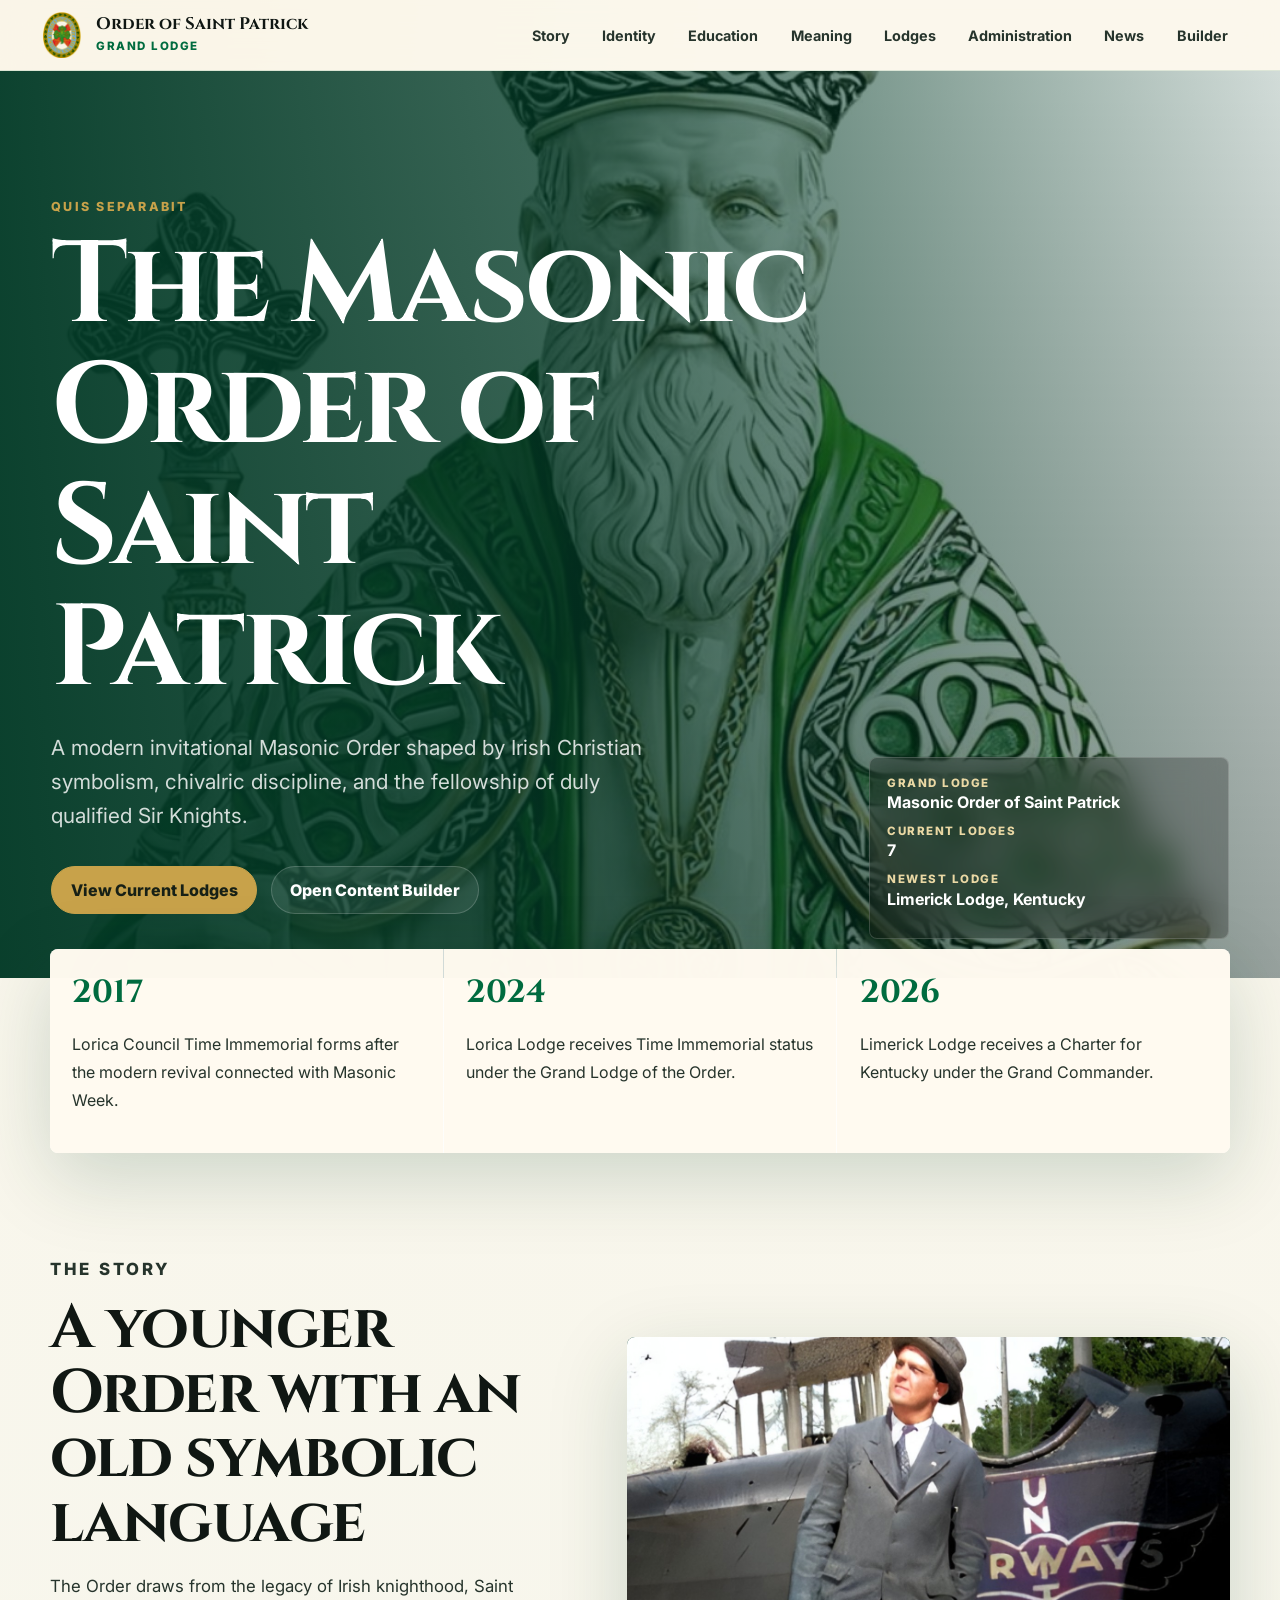
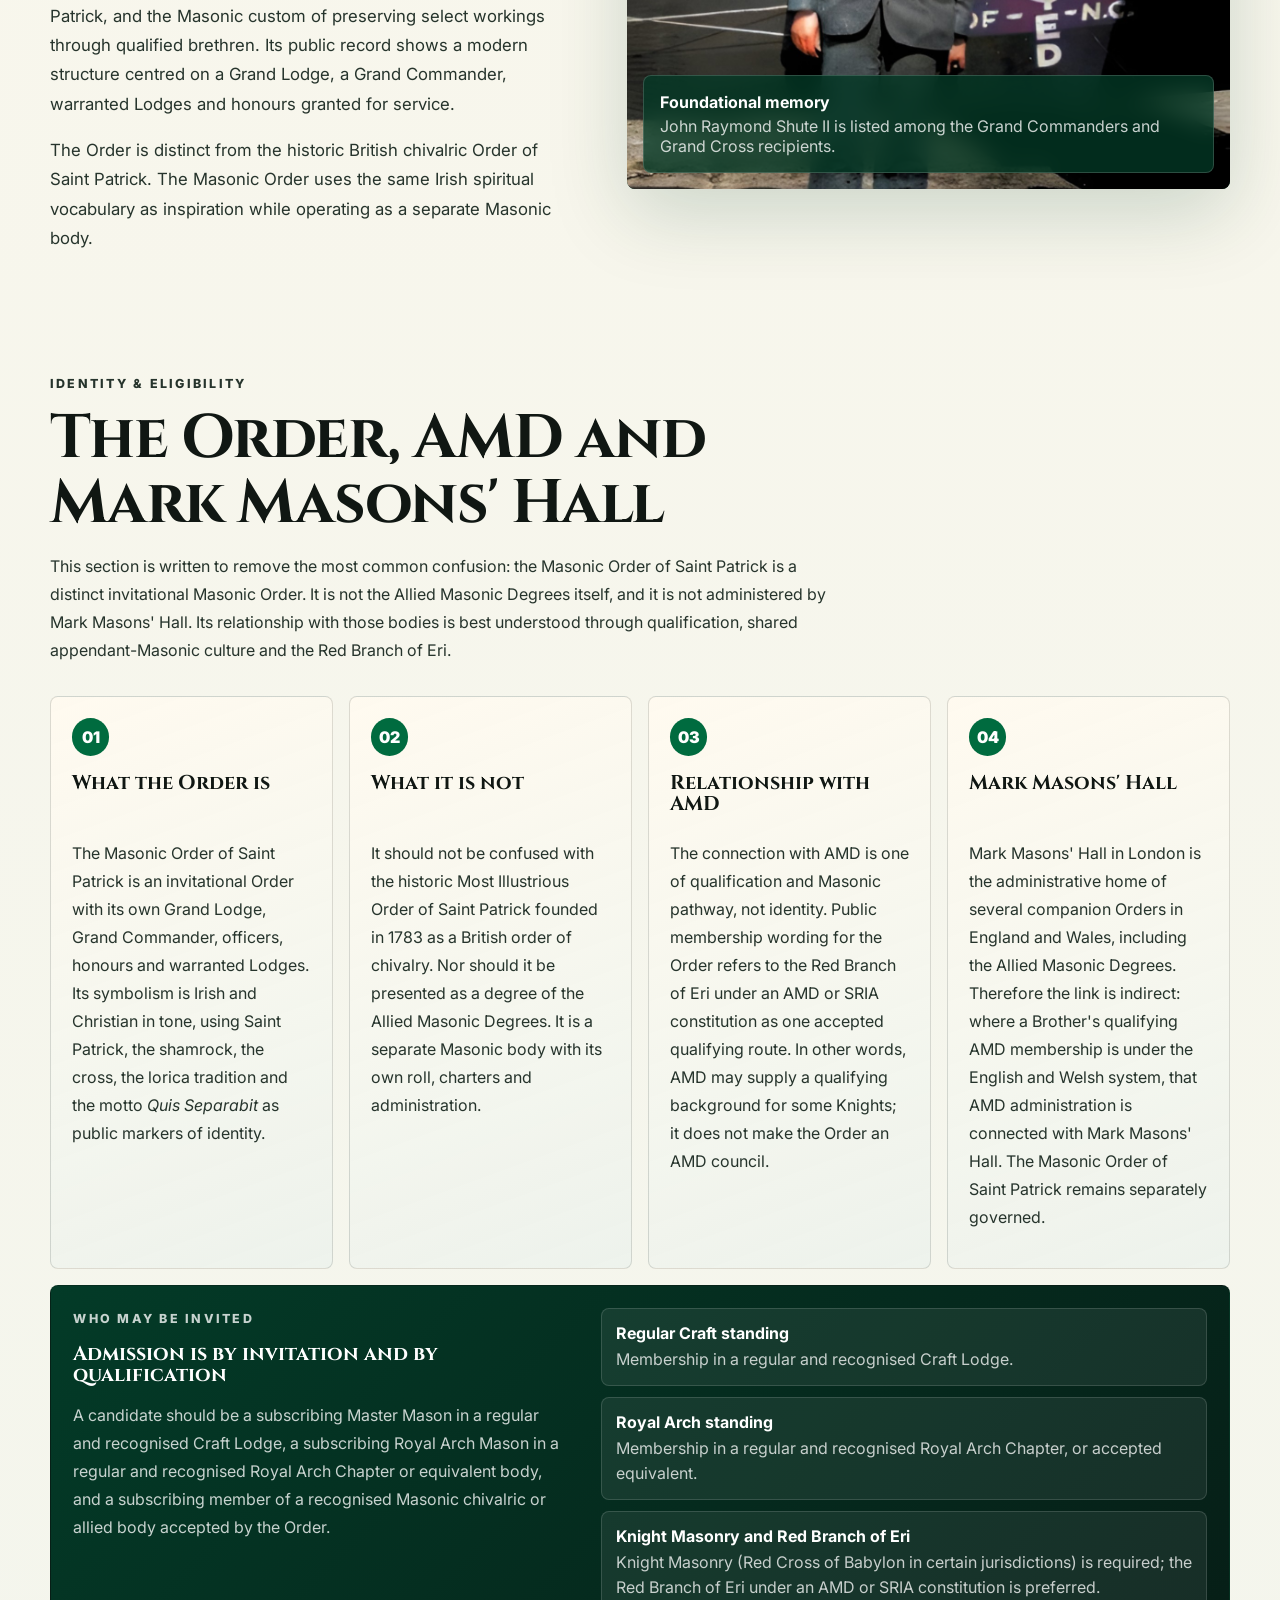
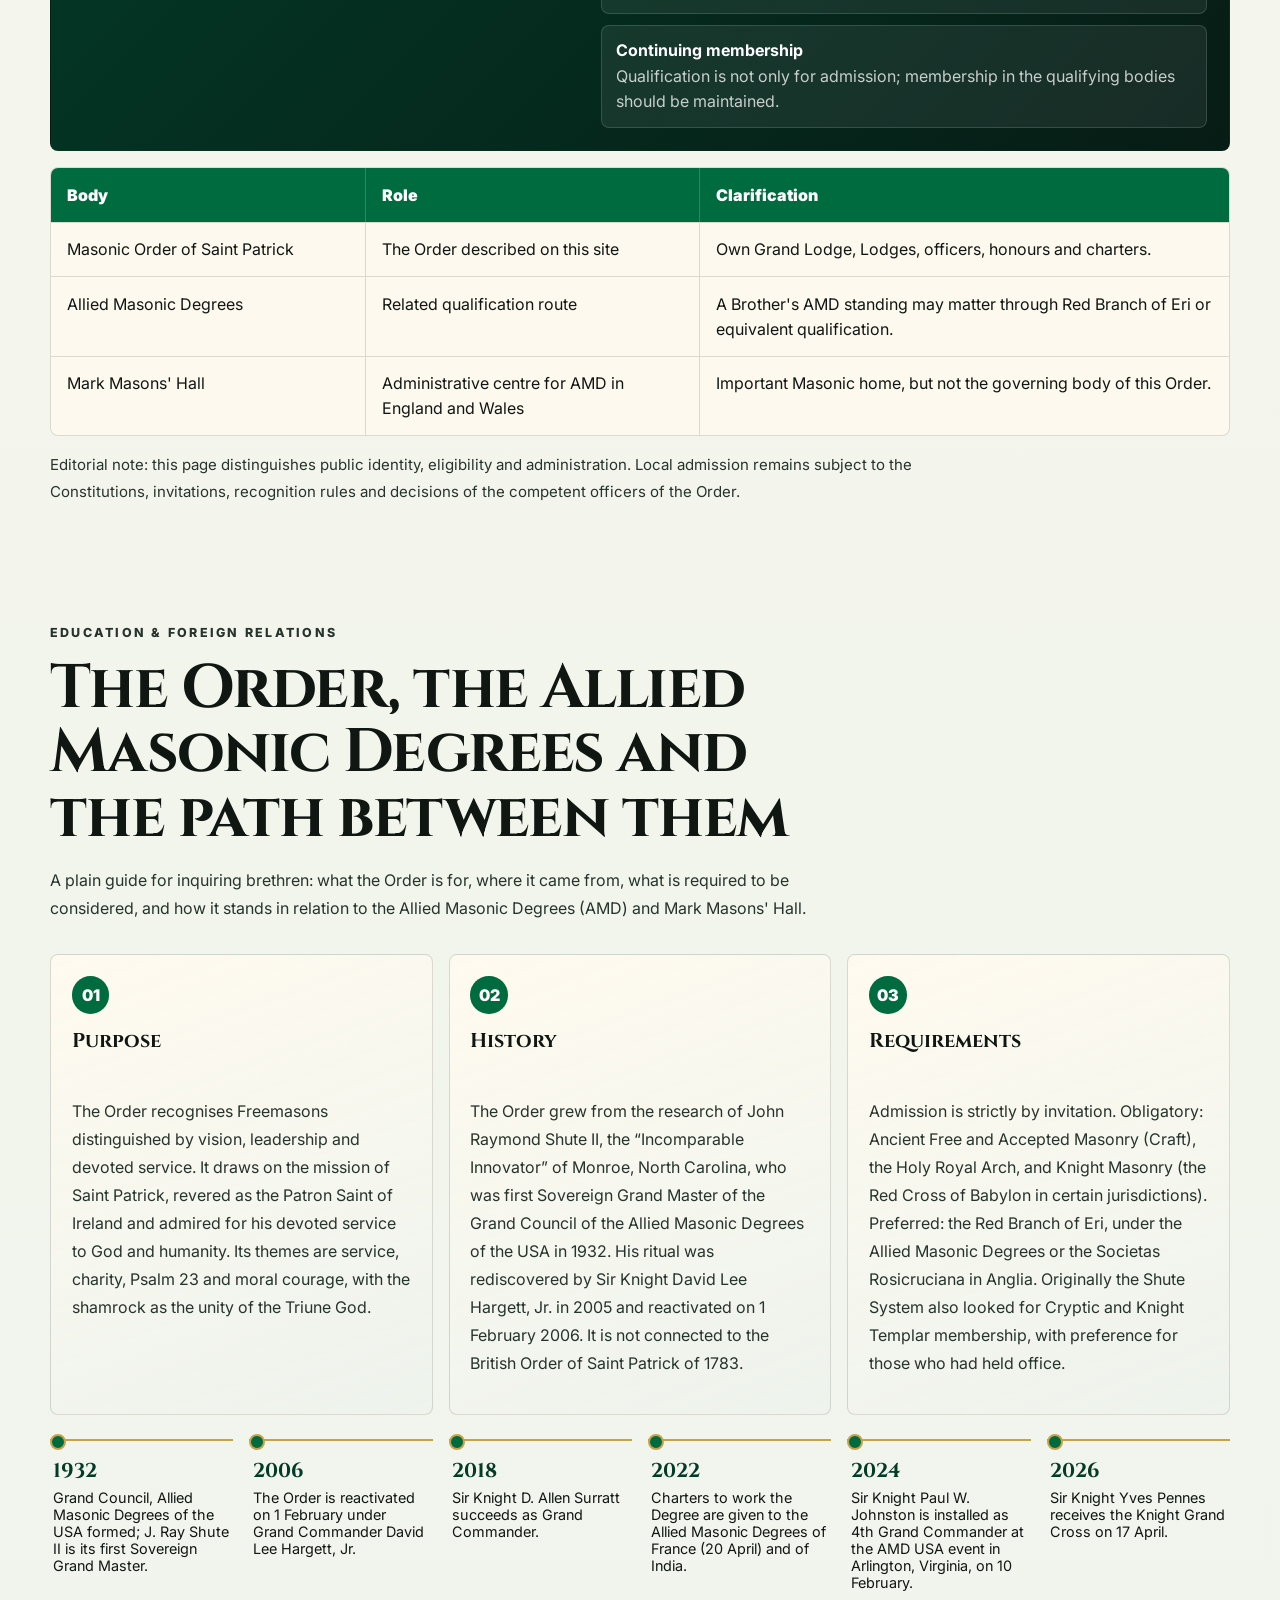
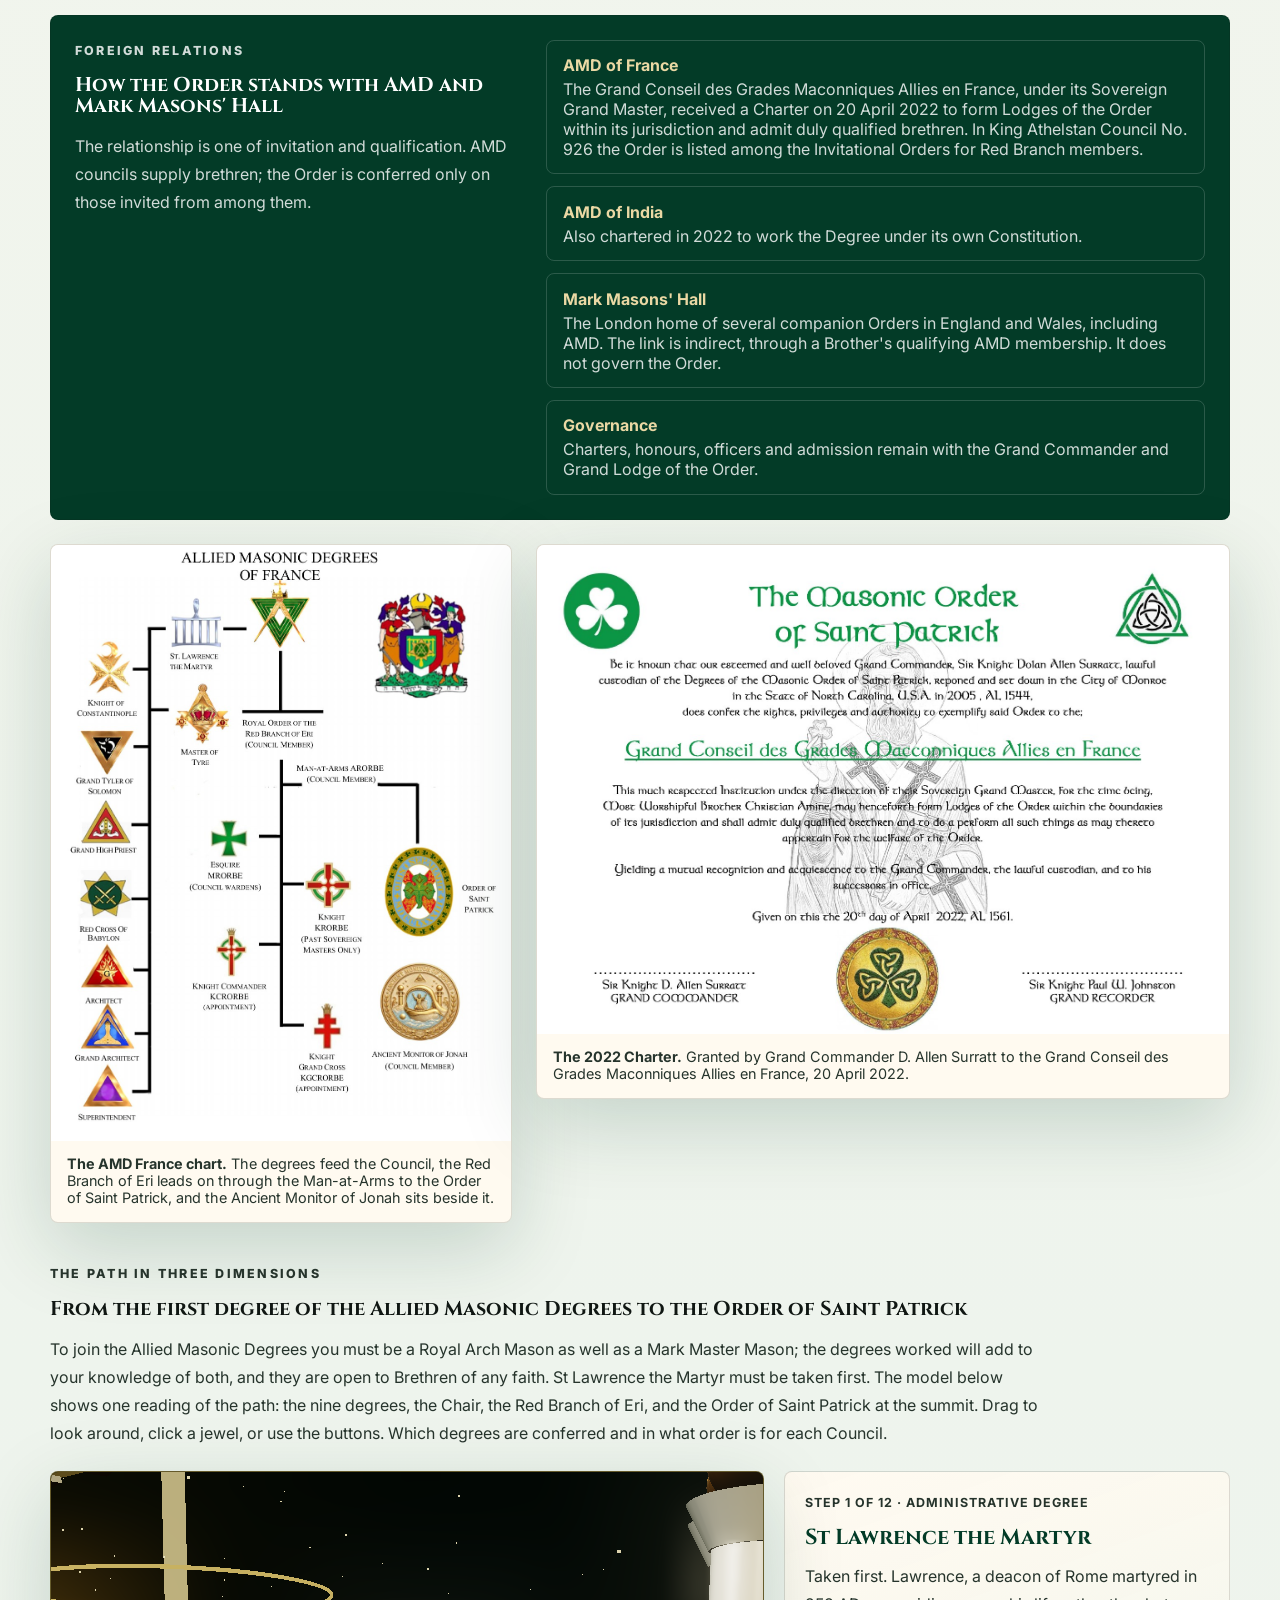
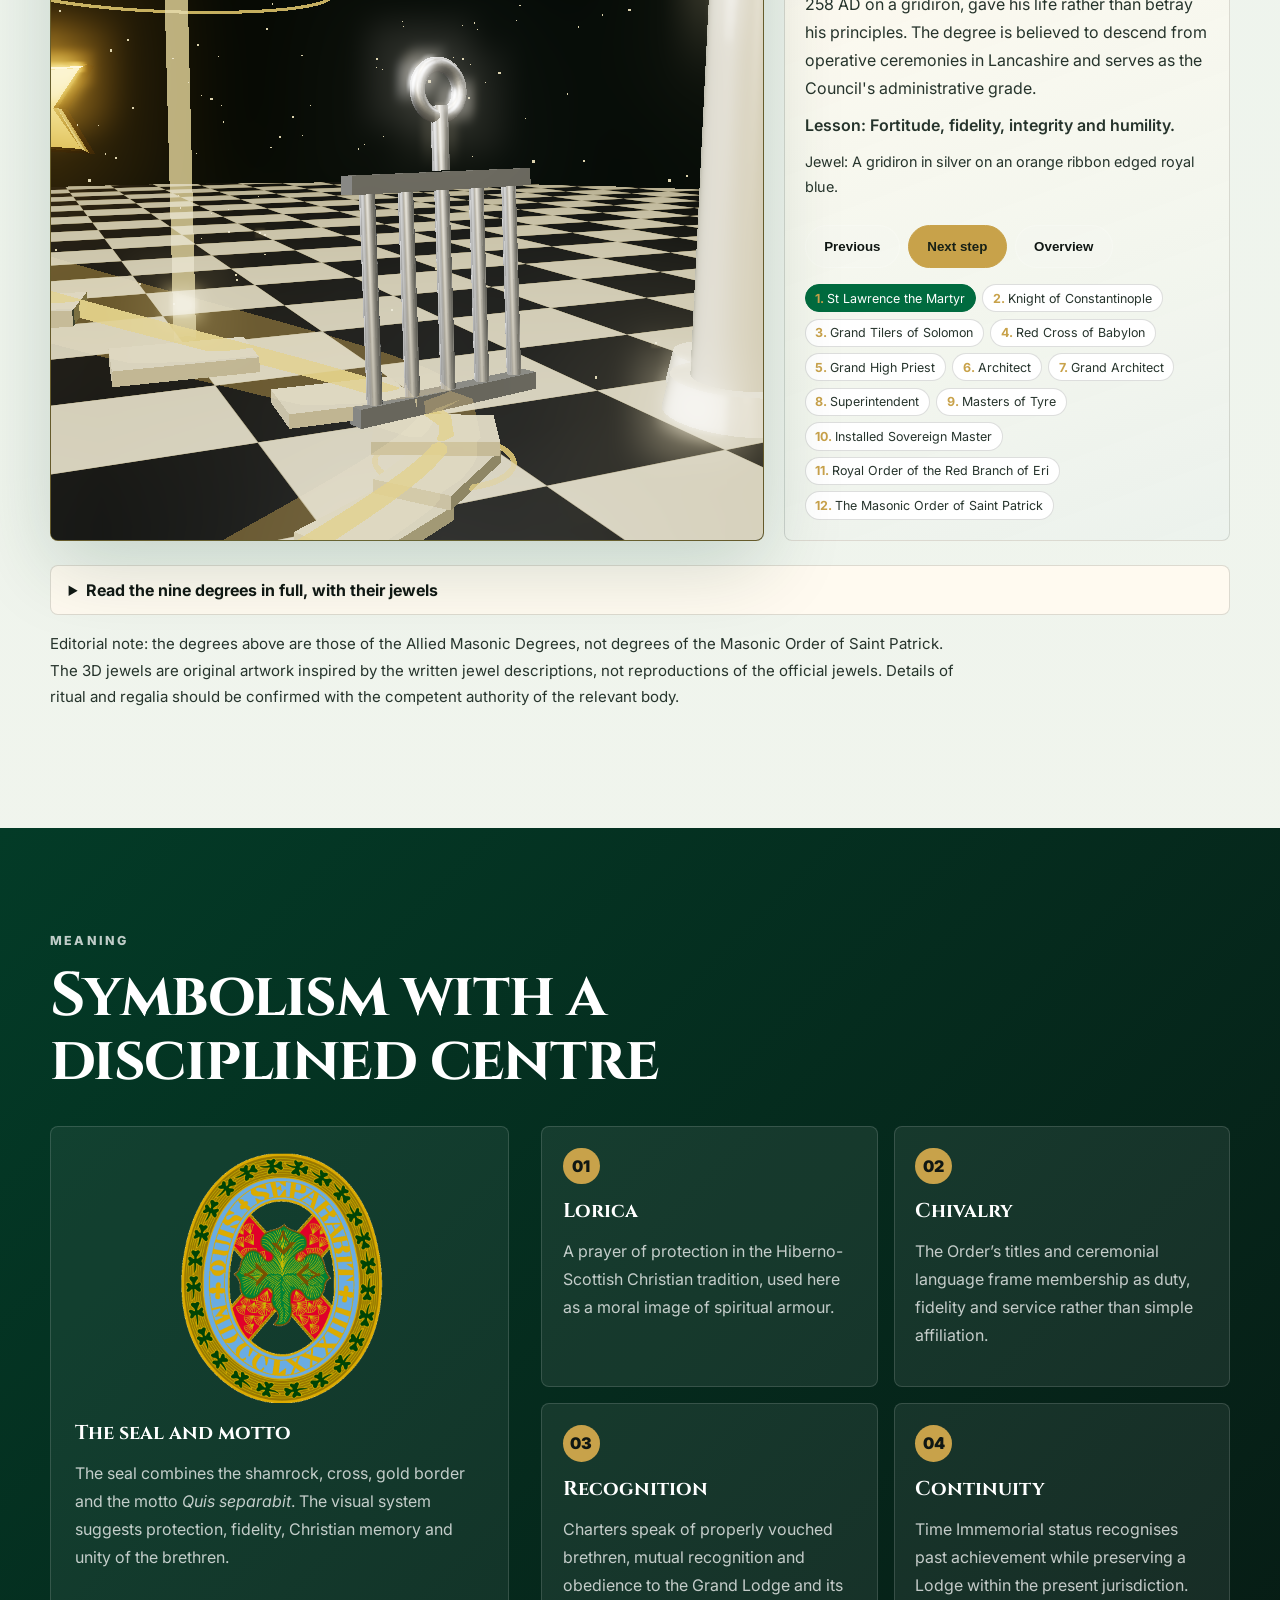
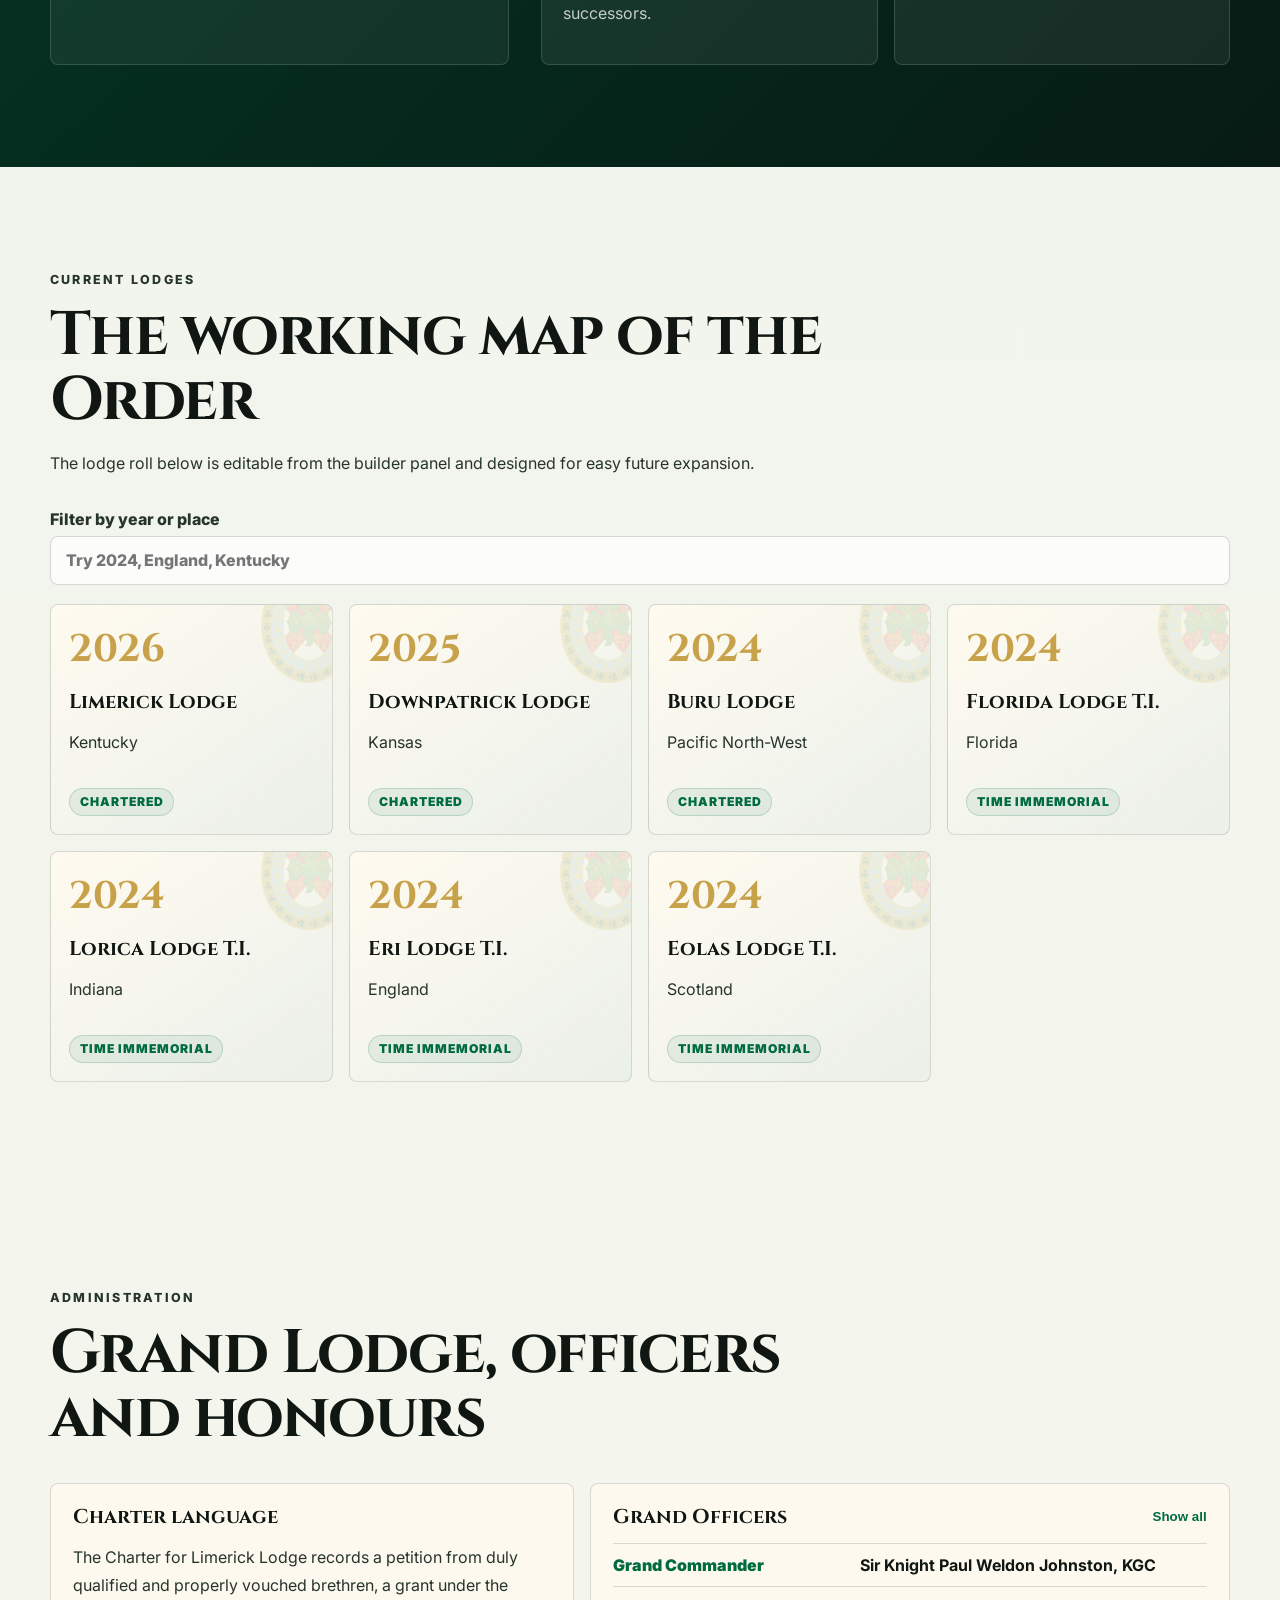
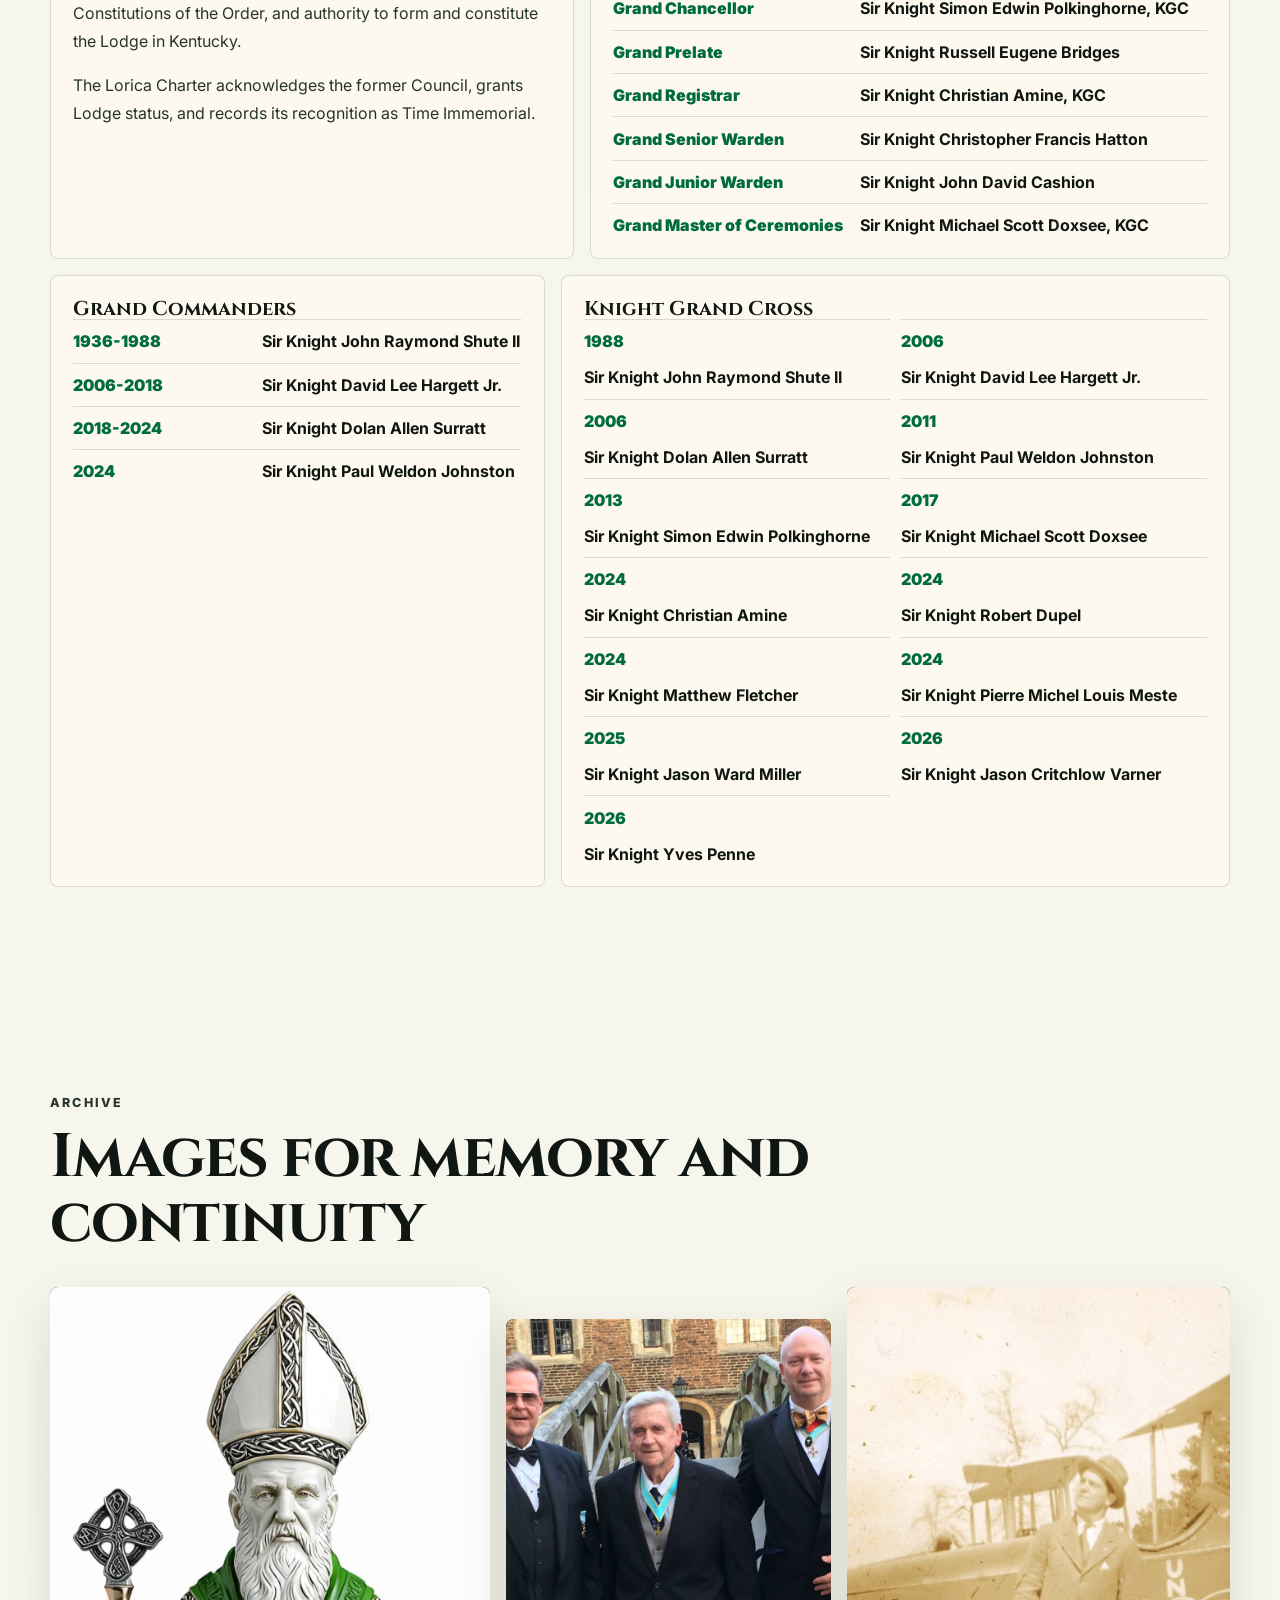
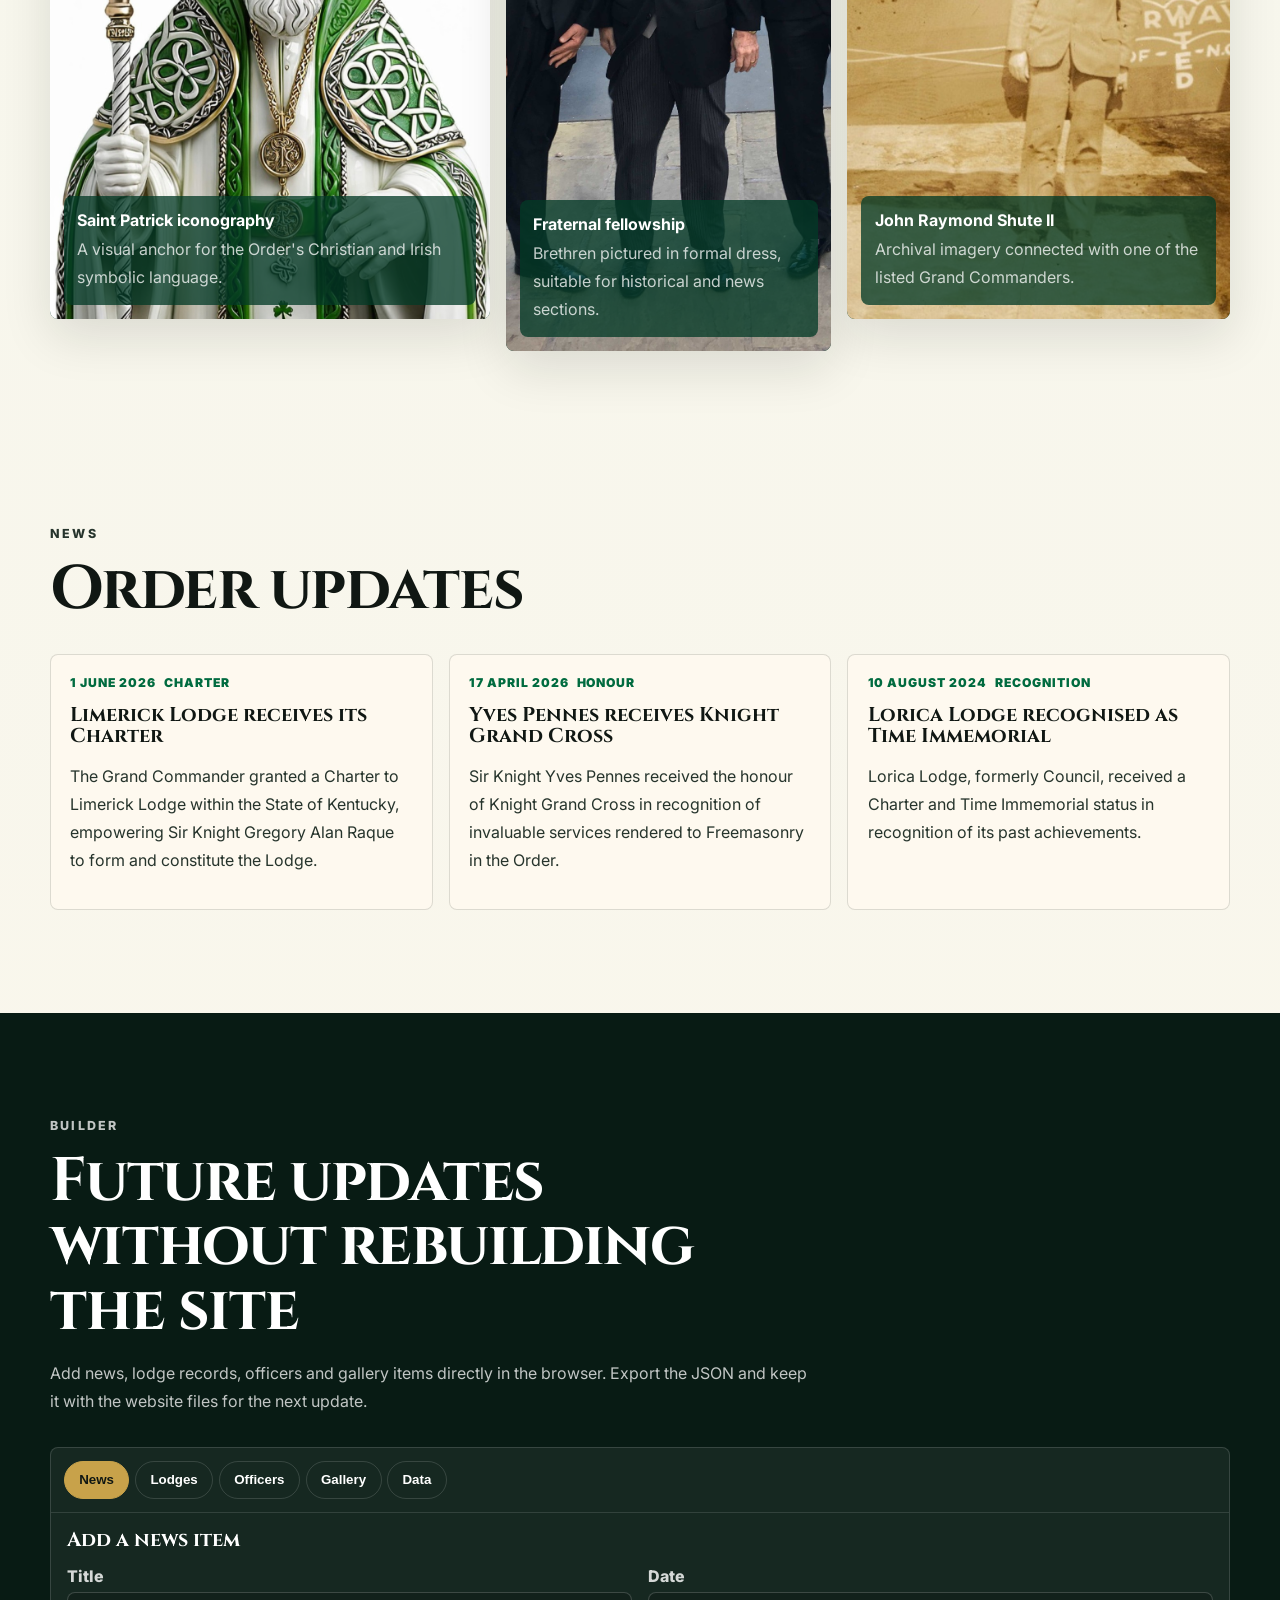
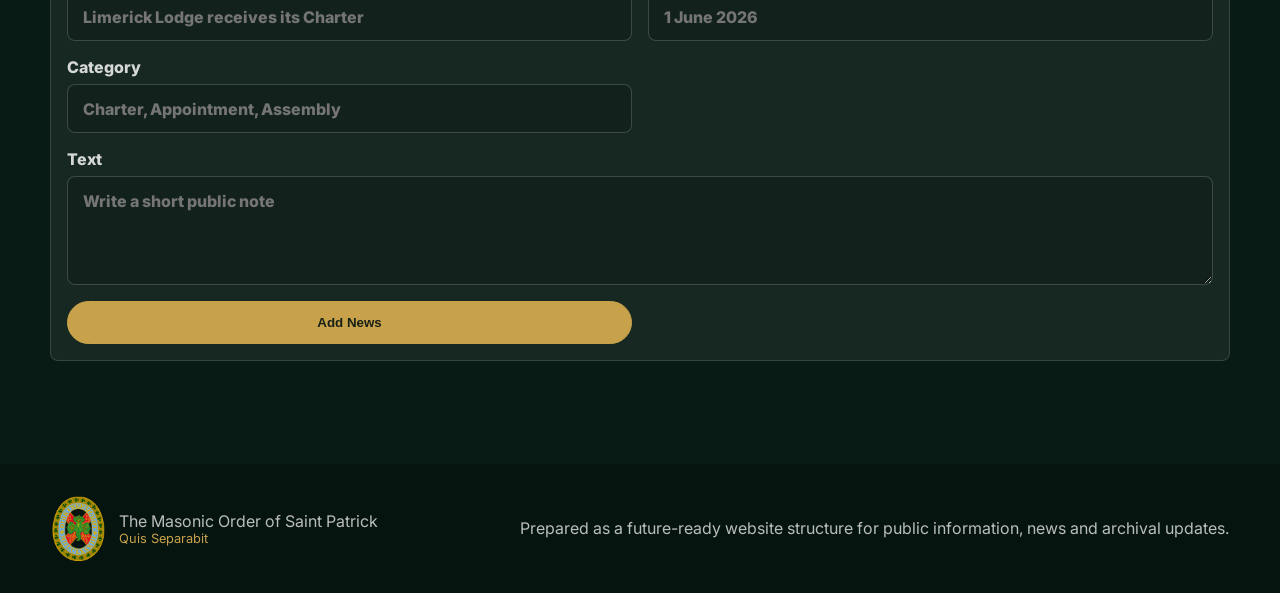
==== commit 281ba1af: "Add interactive 3D path of the Allied Masonic Degrees and AMD relations Explains the Order's purpose" ====
--- a/index.html
+++ b/index.html
@@ -188,8 +188,8 @@
               <span>Membership in a regular and recognised Royal Arch Chapter, or accepted equivalent.</span>
             </li>
             <li>
-              <strong>Chivalric or allied qualification</strong>
-              <span>Knight Masons, Red Branch of Eri under AMD or SRIA constitution, or accepted equivalent.</span>
+              <strong>Knight Masonry and Red Branch of Eri</strong>
+              <span>Knight Masonry (Red Cross of Babylon in certain jurisdictions) is required; the Red Branch of Eri under an AMD or SRIA constitution is preferred.</span>
             </li>
             <li>
               <strong>Continuing membership</strong>
@@ -231,11 +231,11 @@
       <section id="education" class="section education-section">
         <div class="section-heading">
           <p class="eyebrow">Education &amp; Foreign Relations</p>
-          <h2>What the Order is for, where it came from and how it relates to others</h2>
+          <h2>The Order, the Allied Masonic Degrees and the path between them</h2>
           <p>
-            A plain guide for inquiring brethren: the purpose and history of the Order,
-            what is required to be considered, and how it relates to the Allied Masonic
-            Degrees and Mark Masons' Hall.
+            A plain guide for inquiring brethren: what the Order is for, where it came from,
+            what is required to be considered, and how it stands in relation to the Allied
+            Masonic Degrees (AMD) and Mark Masons' Hall.
           </p>
         </div>
 
@@ -244,107 +244,178 @@
             <span>01</span>
             <h3>Purpose</h3>
             <p>
-              The Order exists to bring qualified Masons together in fellowship under a
-              disciplined, chivalric and Christian-toned symbolism drawn from Saint Patrick,
-              the shamrock, the cross and the lorica tradition. Membership is framed as duty,
-              fidelity and service, not simple affiliation, and the Order is open to qualified
-              brethren who are invited.
+              The Order recognises Freemasons distinguished by vision, leadership and devoted
+              service. It draws on the mission of Saint Patrick, revered as the Patron Saint of
+              Ireland and admired for his devoted service to God and humanity. Its themes are
+              service, charity, Psalm 23 and moral courage, with the shamrock as the unity of the
+              Triune God.
             </p>
           </article>
           <article class="identity-card">
             <span>02</span>
             <h3>History</h3>
             <p>
-              The modern Order traces its public record through Lorica Council Time Immemorial
-              (2017), the recognition of Lorica Lodge as Time Immemorial under the Grand Lodge
-              of the Order (2024), and the Charter granted for Limerick Lodge in Kentucky (2026).
-              It operates through a Grand Lodge, a Grand Commander and warranted Lodges, and is
-              separate from the historic British Order of Saint Patrick founded in 1783.
+              The Order grew from the research of John Raymond Shute II, the &ldquo;Incomparable
+              Innovator&rdquo; of Monroe, North Carolina, who was first Sovereign Grand Master of
+              the Grand Council of the Allied Masonic Degrees of the USA in 1932. His ritual was
+              rediscovered by Sir Knight David Lee Hargett, Jr. in 2005 and reactivated on
+              1 February 2006. It is not connected to the British Order of Saint Patrick of 1783.
             </p>
           </article>
           <article class="identity-card">
             <span>03</span>
             <h3>Requirements</h3>
             <p>
-              Admission is by invitation and qualification: a subscribing Master Mason in a
-              regular and recognised Craft Lodge, a subscribing Royal Arch Mason, and a
-              subscribing member of a recognised chivalric or allied body accepted by the
-              Order, such as Knight Masons or the Red Branch of Eri. Membership in those
-              bodies should be maintained.
-            </p>
-          </article>
-        </div>
+              Admission is strictly by invitation. Obligatory: Ancient Free and Accepted Masonry
+              (Craft), the Holy Royal Arch, and Knight Masonry (the Red Cross of Babylon in certain
+              jurisdictions). Preferred: the Red Branch of Eri, under the Allied Masonic Degrees or
+              the Societas Rosicruciana in Anglia. Originally the Shute System also looked for
+              Cryptic and Knight Templar membership, with preference for those who had held office.
+            </p>
+          </article>
+        </div>
+
+        <ol class="timeline" aria-label="Timeline of the Order and the Allied Masonic Degrees">
+          <li><time>1932</time><span>Grand Council, Allied Masonic Degrees of the USA formed; J. Ray Shute II is its first Sovereign Grand Master.</span></li>
+          <li><time>2006</time><span>The Order is reactivated on 1 February under Grand Commander David Lee Hargett, Jr.</span></li>
+          <li><time>2018</time><span>Sir Knight D. Allen Surratt succeeds as Grand Commander.</span></li>
+          <li><time>2022</time><span>Charters to work the Degree are given to the Allied Masonic Degrees of France (20 April) and of India.</span></li>
+          <li><time>2024</time><span>Sir Knight Paul W. Johnston is installed as 4th Grand Commander at the AMD USA event in Arlington, Virginia, on 10 February.</span></li>
+          <li><time>2026</time><span>Sir Knight Yves Pennes receives the Knight Grand Cross on 17 April.</span></li>
+        </ol>
 
         <div class="relations-panel">
           <div>
             <p class="eyebrow">Foreign Relations</p>
-            <h3>Allied Masonic Degrees and Mark Masons' Hall</h3>
+            <h3>How the Order stands with AMD and Mark Masons' Hall</h3>
+            <p>
+              The relationship is one of invitation and qualification. AMD councils supply
+              brethren; the Order is conferred only on those invited from among them.
+            </p>
           </div>
           <ul>
             <li>
-              <strong>Allied Masonic Degrees (AMD)</strong>
-              <span>A separate body. For some Knights, AMD membership is a qualifying route into the Order through the Red Branch of Eri; the Order is not an AMD council.</span>
+              <strong>AMD of France</strong>
+              <span>The Grand Conseil des Grades Maconniques Allies en France, under its Sovereign Grand Master, received a Charter on 20 April 2022 to form Lodges of the Order within its jurisdiction and admit duly qualified brethren. In King Athelstan Council No. 926 the Order is listed among the Invitational Orders for Red Branch members.</span>
+            </li>
+            <li>
+              <strong>AMD of India</strong>
+              <span>Also chartered in 2022 to work the Degree under its own Constitution.</span>
             </li>
             <li>
               <strong>Mark Masons' Hall</strong>
-              <span>The London home of several Orders in England and Wales, including AMD. It is connected to the Order only through a Brother's qualifying AMD membership and does not govern the Order.</span>
-            </li>
-            <li>
-              <strong>The Order's own governance</strong>
-              <span>Charters, honours, officers and admission remain with the Grand Lodge and the Constitutions of the Order.</span>
+              <span>The London home of several companion Orders in England and Wales, including AMD. The link is indirect, through a Brother's qualifying AMD membership. It does not govern the Order.</span>
+            </li>
+            <li>
+              <strong>Governance</strong>
+              <span>Charters, honours, officers and admission remain with the Grand Commander and Grand Lodge of the Order.</span>
             </li>
           </ul>
         </div>
 
+        <div class="figure-row">
+          <figure>
+            <img src="assets/amd/amd-france-degrees-chart.jpg" alt="Chart of the Allied Masonic Degrees of France showing the degrees leading to the Royal Order of the Red Branch of Eri and the Order of Saint Patrick" loading="lazy" />
+            <figcaption><strong>The AMD France chart.</strong> The degrees feed the Council, the Red Branch of Eri leads on through the Man-at-Arms to the Order of Saint Patrick, and the Ancient Monitor of Jonah sits beside it.</figcaption>
+          </figure>
+          <figure>
+            <img src="assets/amd/charter-amd-france-2022.jpg" alt="Charter of the Masonic Order of Saint Patrick granted to the Grand Conseil des Grades Maconniques Allies en France, 20 April 2022" loading="lazy" />
+            <figcaption><strong>The 2022 Charter.</strong> Granted by Grand Commander D. Allen Surratt to the Grand Conseil des Grades Maconniques Allies en France, 20 April 2022.</figcaption>
+          </figure>
+        </div>
+
         <div class="degrees-intro">
-          <p class="eyebrow">The Allied Masonic Degrees Pathway</p>
-          <h3>Five degrees that add to your knowledge of both Mark and Royal Arch</h3>
+          <p class="eyebrow">The Path in Three Dimensions</p>
+          <h3>From the first degree of the Allied Masonic Degrees to the Order of Saint Patrick</h3>
           <p>
-            To join the Allied Masonic Degrees, which is one qualifying route to this Order,
-            you must be a Royal Arch Mason as well as a Mark Master Mason; the five degrees
-            worked will add to your knowledge of both. They are open to Brethren who are Mark
-            and Royal Arch Masons and of any faith. The degree of St Lawrence the Martyr must
-            be taken first.
+            To join the Allied Masonic Degrees you must be a Royal Arch Mason as well as a Mark
+            Master Mason; the degrees worked will add to your knowledge of both, and they are open
+            to Brethren of any faith. St Lawrence the Martyr must be taken first. The model below
+            shows one reading of the path: the nine degrees, the Chair, the Red Branch of Eri, and
+            the Order of Saint Patrick at the summit. Drag to look around, click a jewel, or use
+            the buttons. Which degrees are conferred and in what order is for each Council.
           </p>
         </div>
 
-        <div class="degree-grid">
-          <article class="degree-card">
-            <span class="degree-number">I</span>
-            <h4>St Lawrence the Martyr</h4>
-            <p>Must be taken first. It explains how Lawrence gave his life rather than betray his principles; responsibilities, integrity and fortitude are the lessons to be learned here.</p>
-            <p class="jewel"><strong>The Jewel</strong> Gridiron in silver suspended from an orange ribbon with royal blue edging.</p>
-          </article>
-          <article class="degree-card">
-            <span class="degree-number">II</span>
-            <h4>Knight of Constantinople</h4>
-            <p>Concerns the relationship between the Emperor Constantine and his Subjects. The ceremony is entertaining and amusing but at the end, the candidate is left in no doubt of the importance of the virtue of humility.</p>
-            <p class="jewel"><strong>The Jewel</strong> Maltese cross in gold or gilt suspended from a green ribbon on which are 3 poinards in gold or gilt with the points downwards.</p>
-          </article>
-          <article class="degree-card">
-            <span class="degree-number">III</span>
-            <h4>Grand Tilers of Solomon</h4>
-            <p>Very dramatic, set in the secret vault beneath the Temple. It reflects on the danger of hasty judgment.</p>
-            <p class="jewel"><strong>The Jewel</strong> Triangle with the apex pointing downwards in black enamel edged with gold or gilt. Inscribed with the Hebrew characters 27 and on the obverse the Ineffable Name in Cabalistic Order, suspended from a fiery red ribbon with a pale grey edging either side of which is a hand holding a dagger with the point downwards and surmounted by three Crowns, all in gold or gilt.</p>
-          </article>
-          <article class="degree-card">
-            <span class="degree-number">IV</span>
-            <h4>Red Cross of Babylon</h4>
-            <p>Fills the gap between the Craft and the Holy Royal Arch and deals with Zerubbabel obtaining permission to commence the rebuilding of the Temple. The lesson here is of the supreme importance of truth.</p>
-            <p class="jewel"><strong>The Jewel</strong> Seven pointed star on which are two crossed swords, points upwards, in gold or gilt, on a green enamel circle suspended from a green ribbon.</p>
-          </article>
-          <article class="degree-card">
-            <span class="degree-number">V</span>
-            <h4>Grand High Priest</h4>
-            <p>Many believe this should be the last Degree taken. The candidate is anointed, consecrated and set apart to the service of God in the High Priesthood. A truly uplifting ceremony which is rather special.</p>
-            <p class="jewel"><strong>The Jewel</strong> Mitre superimposed on a triangle, apex pointing upwards, in gold and gilt, suspended from a red ribbon.</p>
-          </article>
-        </div>
+        <div id="path3d" class="path3d">
+          <div class="path3d-stage" data-path-stage></div>
+          <p class="path3d-fallback">Your browser could not start the 3D view. The same path is described step by step below.</p>
+          <div class="path3d-panel">
+            <div class="path3d-info" data-path-info aria-live="polite"></div>
+            <div class="path3d-controls">
+              <button type="button" class="button ghost" data-path-prev>Previous</button>
+              <button type="button" class="button primary" data-path-next>Next step</button>
+              <button type="button" class="button ghost" data-path-overview>Overview</button>
+            </div>
+            <ol class="path3d-steps" data-path-steps aria-label="Steps of the path"></ol>
+          </div>
+        </div>
+
+        <details class="degrees-detail">
+          <summary>Read the nine degrees in full, with their jewels</summary>
+          <div class="degree-grid">
+            <article class="degree-card">
+              <span class="degree-number">I</span>
+              <h4>St Lawrence the Martyr</h4>
+              <p>Must be taken first. It explains how Lawrence gave his life rather than betray his principles; responsibilities, integrity and fortitude are the lessons to be learned here.</p>
+              <p class="jewel"><strong>The Jewel</strong> Gridiron in silver suspended from an orange ribbon with royal blue edging.</p>
+            </article>
+            <article class="degree-card">
+              <span class="degree-number">II</span>
+              <h4>Knight of Constantinople</h4>
+              <p>Concerns the relationship between the Emperor Constantine and his Subjects. The ceremony is entertaining and amusing but at the end, the candidate is left in no doubt of the importance of the virtue of humility.</p>
+              <p class="jewel"><strong>The Jewel</strong> Maltese cross in gold or gilt suspended from a green ribbon on which are 3 poinards in gold or gilt with the points downwards.</p>
+            </article>
+            <article class="degree-card">
+              <span class="degree-number">III</span>
+              <h4>Grand Tilers of Solomon</h4>
+              <p>Very dramatic, set in the secret vault beneath the Temple. It reflects on the danger of hasty judgment.</p>
+              <p class="jewel"><strong>The Jewel</strong> Triangle with the apex pointing downwards in black enamel edged with gold or gilt, inscribed with the Hebrew characters 27 and on the obverse the Ineffable Name in Cabalistic Order, suspended from a fiery red ribbon with a pale grey edging either side of which is a hand holding a dagger with the point downwards and surmounted by three Crowns, all in gold or gilt.</p>
+            </article>
+            <article class="degree-card">
+              <span class="degree-number">IV</span>
+              <h4>Red Cross of Babylon</h4>
+              <p>Fills the gap between the Craft and the Holy Royal Arch and deals with Zerubbabel obtaining permission to commence the rebuilding of the Temple. The lesson here is of the supreme importance of truth.</p>
+              <p class="jewel"><strong>The Jewel</strong> Seven pointed star on which are two crossed swords, points upwards, in gold or gilt, on a green enamel circle suspended from a green ribbon.</p>
+            </article>
+            <article class="degree-card">
+              <span class="degree-number">V</span>
+              <h4>Grand High Priest</h4>
+              <p>Many believe this should be the last of these five Degrees taken. The candidate is anointed, consecrated and set apart to the service of God in the High Priesthood. A truly uplifting ceremony which is rather special.</p>
+              <p class="jewel"><strong>The Jewel</strong> Mitre superimposed on a triangle, apex pointing upwards, in gold and gilt, suspended from a red ribbon.</p>
+            </article>
+            <article class="degree-card">
+              <span class="degree-number">VI</span>
+              <h4>Architect</h4>
+              <p>First of a Solomonic trilogy that elaborates on the Master Mason degree, with Continental structure, English floorwork and catechisms on the tools of temple construction and trestle boards.</p>
+              <p class="jewel"><strong>The Jewel</strong> Flaming star with the letter G within a gold triangle.</p>
+            </article>
+            <article class="degree-card">
+              <span class="degree-number">VII</span>
+              <h4>Grand Architect</h4>
+              <p>Continues the architectural sequence once attached to the Early Grand Rite of Scotland, for an increasingly select body of craftsmen working on the Solomonic Temple.</p>
+              <p class="jewel"><strong>The Jewel</strong> Double triangle formed by the Compasses and the Level.</p>
+            </article>
+            <article class="degree-card">
+              <span class="degree-number">VIII</span>
+              <h4>Superintendent</h4>
+              <p>The climax of the architectural series and the ne plus ultra of Solomonic architecture. It requires extensive preparation and properties.</p>
+              <p class="jewel"><strong>The Jewel</strong> Gold triangle with a purple central orb.</p>
+            </article>
+            <article class="degree-card">
+              <span class="degree-number">IX</span>
+              <h4>Masters of Tyre</h4>
+              <p>Originated in North Carolina, USA. It highlights the Tyrian connection to Masonry rather than Jerusalem alone and teaches the paramount duty of the craftsman to his lodge and calling.</p>
+              <p class="jewel"><strong>The Jewel</strong> The M-O-T jewel.</p>
+            </article>
+          </div>
+        </details>
 
         <p class="source-note">
-          Editorial note: the five degrees above are those of the Allied Masonic Degrees, not
-          degrees of the Masonic Order of Saint Patrick. Details of jewels and ritual should be
-          confirmed with the competent authority of the relevant body.
+          Editorial note: the degrees above are those of the Allied Masonic Degrees, not degrees of
+          the Masonic Order of Saint Patrick. The 3D jewels are original artwork inspired by the
+          written jewel descriptions, not reproductions of the official jewels. Details of ritual and
+          regalia should be confirmed with the competent authority of the relevant body.
         </p>
       </section>
 
@@ -534,6 +605,15 @@
       <p>Prepared as a future-ready website structure for public information, news and archival updates.</p>
     </footer>
 
+    <script type="importmap">
+      {
+        "imports": {
+          "three": "./assets/vendor/three/build/three.module.min.js",
+          "three/addons/": "./assets/vendor/three/jsm/"
+        }
+      }
+    </script>
     <script src="app.js"></script>
+    <script type="module" src="path3d.js"></script>
   </body>
 </html>
--- a/styles.css
+++ b/styles.css
@@ -1090,3 +1090,239 @@
     grid-template-columns: 1fr;
   }
 }
+
+/* Timeline, figures and the 3D path */
+.timeline {
+  display: grid;
+  grid-template-columns: repeat(auto-fit, minmax(10rem, 1fr));
+  gap: 1rem;
+  margin: 1.5rem 0 0;
+  padding: 0;
+  list-style: none;
+}
+
+.timeline li {
+  position: relative;
+  padding: 1rem 0.2rem 0;
+  border-top: 2px solid var(--gold);
+  font-size: 0.9rem;
+}
+
+.timeline li::before {
+  content: "";
+  position: absolute;
+  top: -7px;
+  left: 0;
+  width: 12px;
+  height: 12px;
+  border-radius: 50%;
+  background: var(--emerald);
+  border: 2px solid var(--gold);
+}
+
+.timeline time {
+  display: block;
+  margin-bottom: 0.3rem;
+  color: var(--emerald-deep);
+  font-family: var(--serif);
+  font-size: 1.25rem;
+  font-weight: 700;
+}
+
+.relations-panel p {
+  color: rgba(255, 255, 255, 0.82);
+}
+
+.figure-row {
+  display: grid;
+  grid-template-columns: 0.8fr 1.2fr;
+  gap: 1.5rem;
+  margin-top: 1.5rem;
+  align-items: start;
+}
+
+.figure-row figure {
+  margin: 0;
+  overflow: hidden;
+  border: 1px solid var(--line);
+  border-radius: var(--radius);
+  background: var(--paper);
+  box-shadow: var(--shadow);
+}
+
+.figure-row img {
+  width: 100%;
+  height: auto;
+}
+
+.figure-row figcaption {
+  padding: 0.9rem 1rem 1rem;
+  font-size: 0.9rem;
+  color: var(--ink-soft);
+}
+
+.path3d {
+  display: grid;
+  grid-template-columns: minmax(0, 1.6fr) minmax(0, 1fr);
+  gap: 1.25rem;
+  align-items: stretch;
+}
+
+.path3d-stage {
+  position: relative;
+  min-height: 620px;
+  overflow: hidden;
+  border: 1px solid rgba(200, 162, 74, 0.5);
+  border-radius: var(--radius);
+  background: radial-gradient(circle at 50% 30%, #0d3d28, #03120c 70%);
+  box-shadow: var(--shadow);
+  touch-action: pan-y;
+}
+
+.path3d-stage canvas {
+  display: block;
+  cursor: grab;
+}
+
+.path3d-stage canvas:active {
+  cursor: grabbing;
+}
+
+.path3d-fallback {
+  display: none;
+  grid-column: 1 / -1;
+  margin: 0;
+  padding: 1rem;
+  border: 1px dashed var(--line);
+  border-radius: var(--radius);
+}
+
+.path3d.no-3d .path3d-fallback {
+  display: block;
+}
+
+.path3d.no-3d .path3d-stage,
+.path3d.no-3d [data-path-overview] {
+  display: none;
+}
+
+.path3d.no-3d {
+  grid-template-columns: 1fr;
+}
+
+.path3d-panel {
+  display: flex;
+  flex-direction: column;
+  gap: 1rem;
+  padding: 1.25rem;
+  border: 1px solid var(--line);
+  border-radius: var(--radius);
+  background: linear-gradient(160deg, rgba(255, 250, 240, 0.96), rgba(235, 242, 236, 0.9));
+}
+
+.path3d-step {
+  margin: 0 0 0.3rem;
+  color: var(--emerald);
+  font-size: 0.78rem;
+  font-weight: 700;
+  letter-spacing: 0.08em;
+  text-transform: uppercase;
+}
+
+.path3d-info h4 {
+  margin: 0 0 0.6rem;
+  color: var(--emerald-deep);
+  font-family: var(--serif);
+  font-size: 1.35rem;
+}
+
+.path3d-info p {
+  margin: 0 0 0.6rem;
+}
+
+.path3d-lesson {
+  font-weight: 600;
+}
+
+.path3d-jewel {
+  font-size: 0.9rem;
+  color: var(--ink-soft);
+}
+
+.path3d-link {
+  padding: 0.6rem 0.8rem;
+  border-left: 3px solid var(--gold);
+  background: rgba(200, 162, 74, 0.14);
+  font-size: 0.9rem;
+}
+
+.path3d-controls {
+  display: flex;
+  flex-wrap: wrap;
+  gap: 0.5rem;
+}
+
+.path3d-steps {
+  display: flex;
+  flex-wrap: wrap;
+  gap: 0.4rem;
+  margin: 0;
+  padding: 0;
+  list-style: none;
+  counter-reset: step;
+}
+
+.path3d-steps li {
+  counter-increment: step;
+}
+
+.path3d-steps button {
+  padding: 0.35rem 0.6rem;
+  border: 1px solid var(--line);
+  border-radius: 999px;
+  color: var(--ink-soft);
+  background: white;
+  font: inherit;
+  font-size: 0.78rem;
+  cursor: pointer;
+}
+
+.path3d-steps button::before {
+  content: counter(step) ". ";
+  color: var(--gold);
+  font-weight: 700;
+}
+
+.path3d-steps button[aria-current="step"] {
+  color: white;
+  background: var(--emerald);
+  border-color: var(--emerald);
+}
+
+.degrees-detail {
+  margin-top: 1.5rem;
+}
+
+.degrees-detail summary {
+  padding: 0.9rem 1.1rem;
+  border: 1px solid var(--line);
+  border-radius: var(--radius);
+  background: var(--paper);
+  font-weight: 700;
+  cursor: pointer;
+}
+
+.degrees-detail[open] summary {
+  margin-bottom: 1rem;
+}
+
+@media (max-width: 920px) {
+  .figure-row,
+  .path3d {
+    grid-template-columns: 1fr;
+  }
+
+  .path3d-stage {
+    min-height: 440px;
+  }
+}
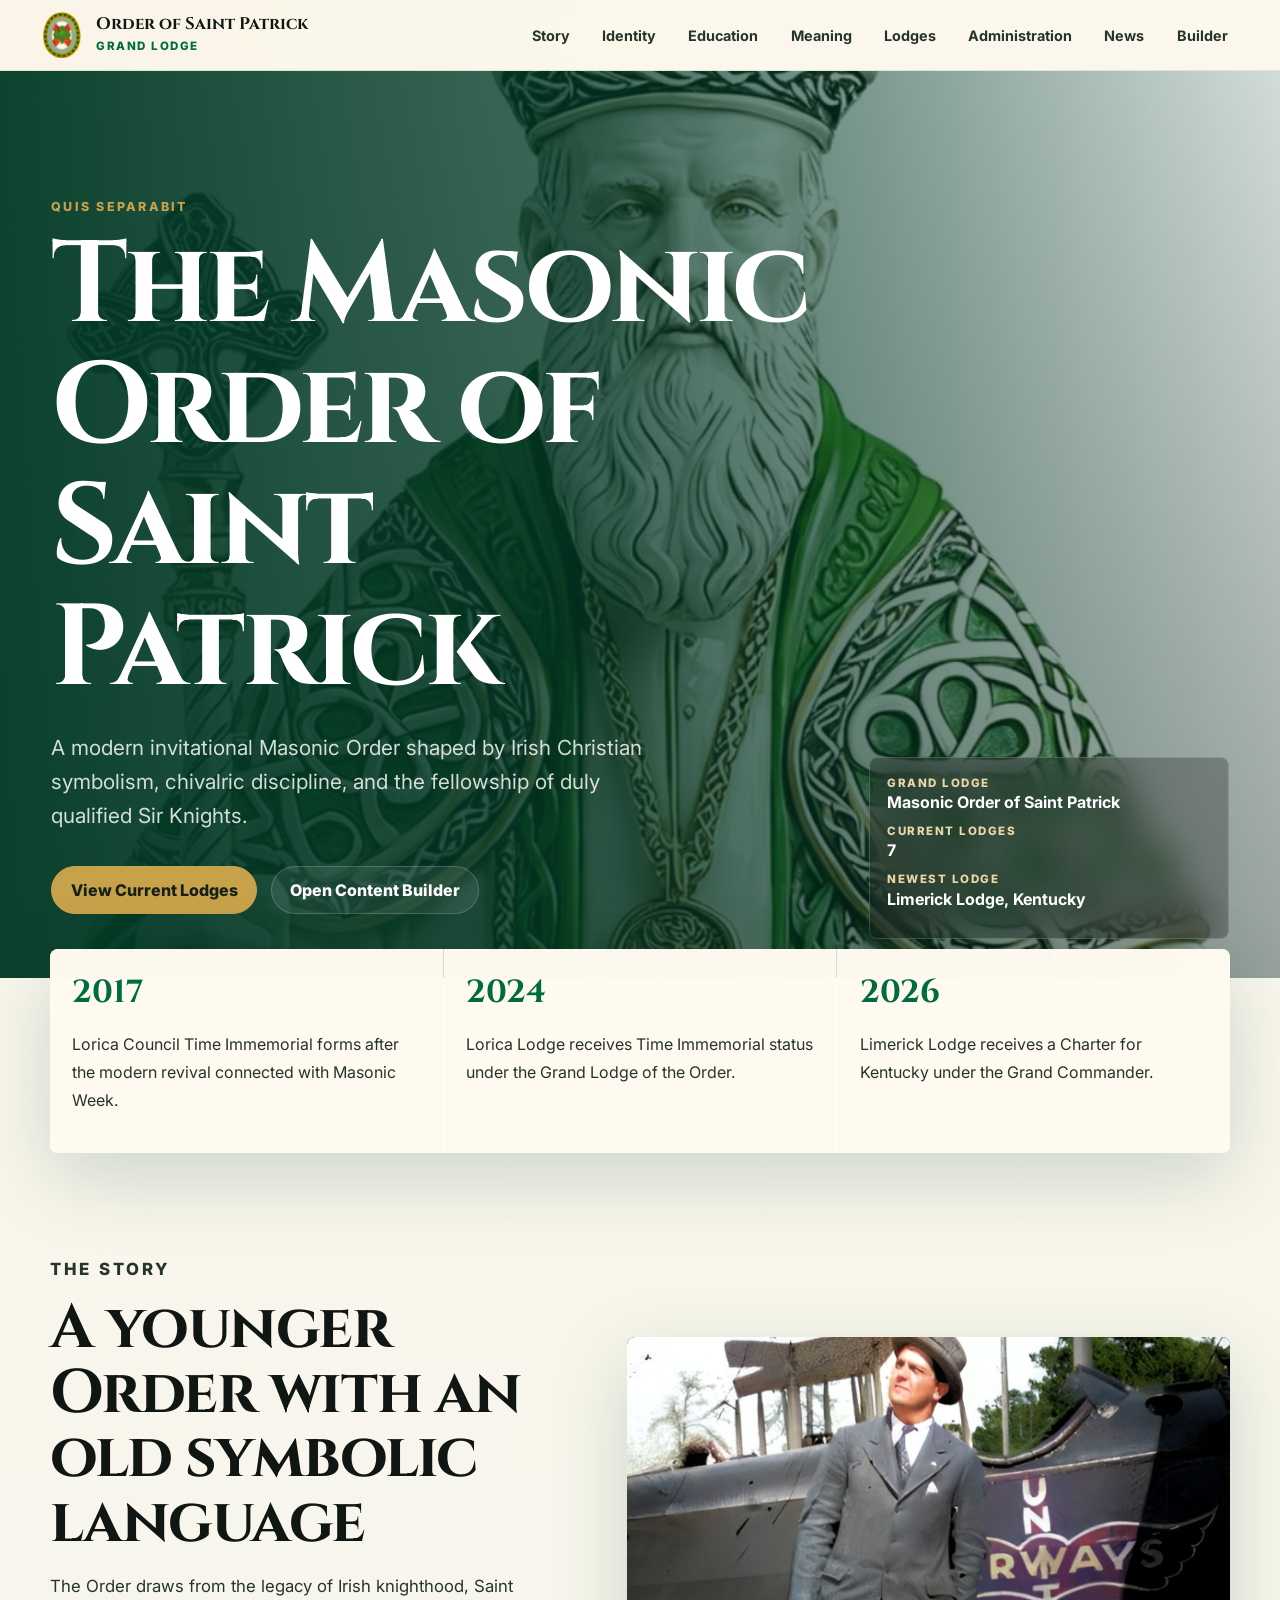
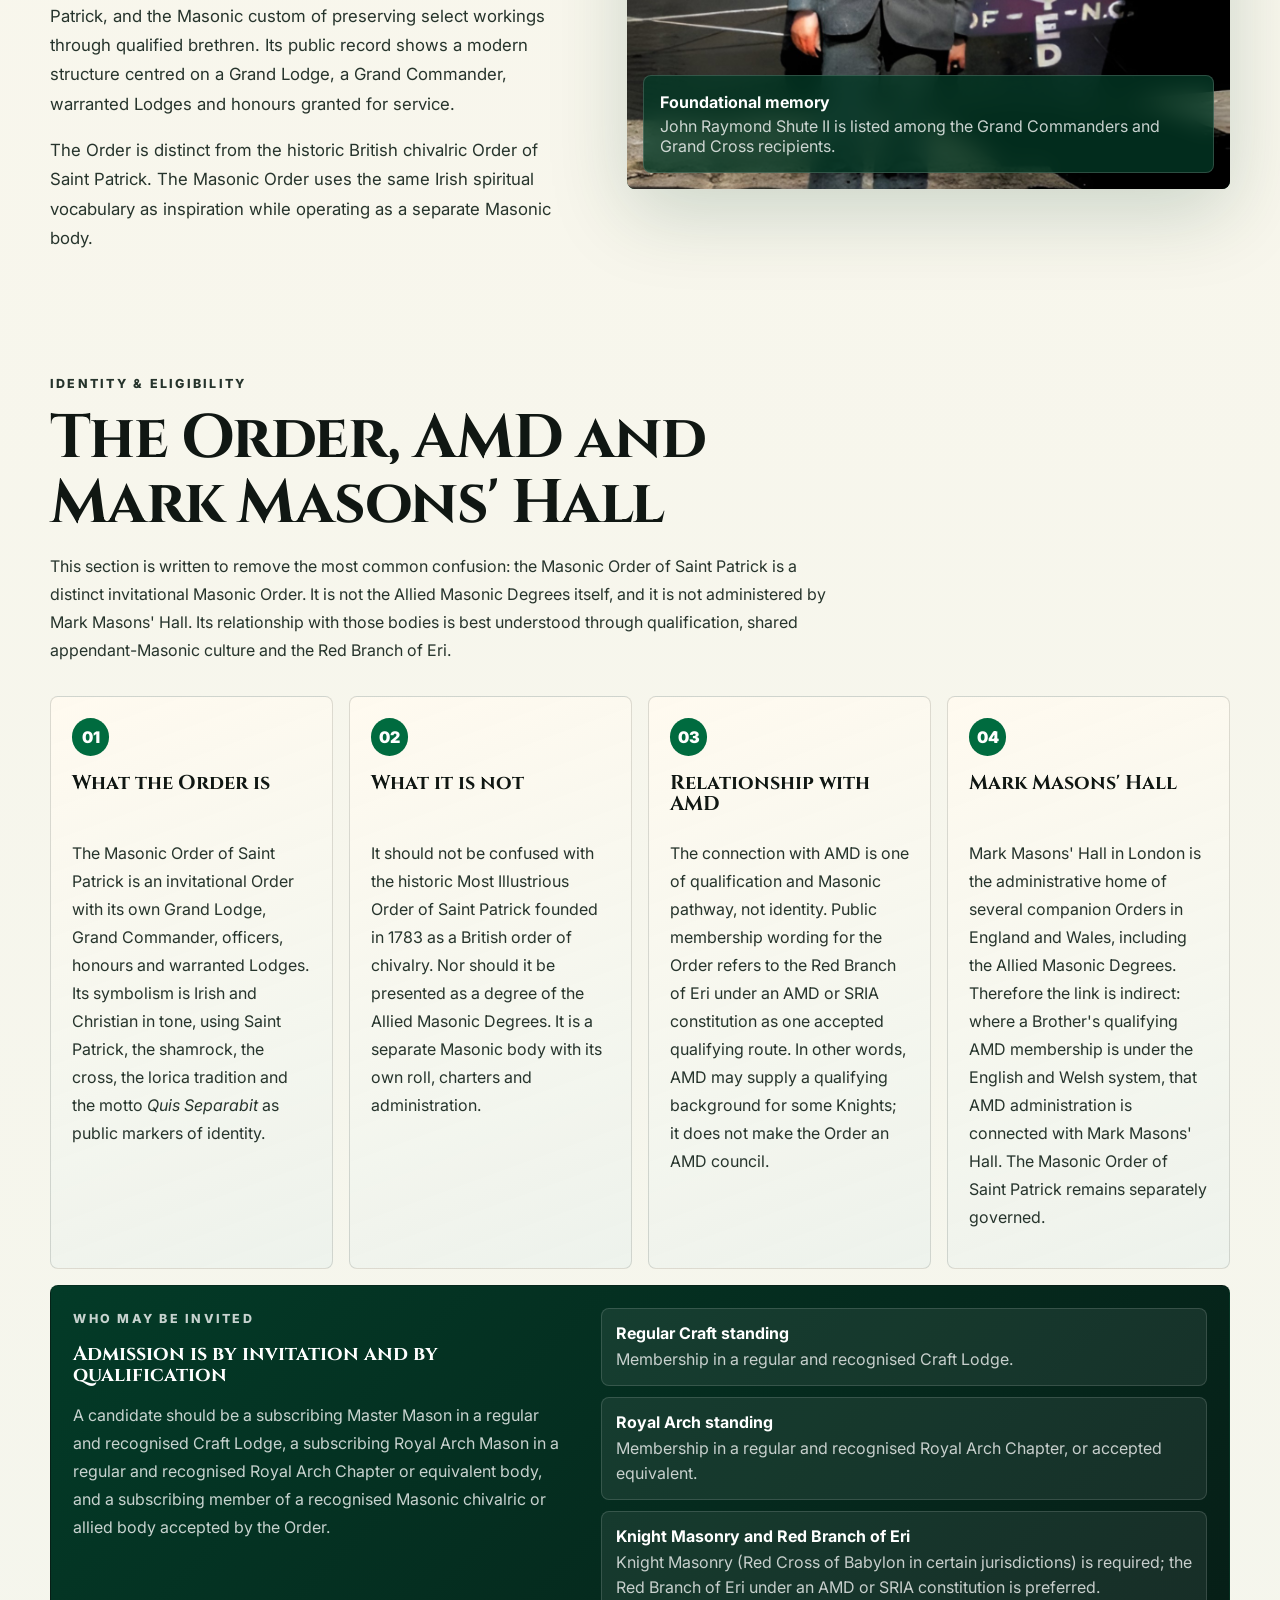
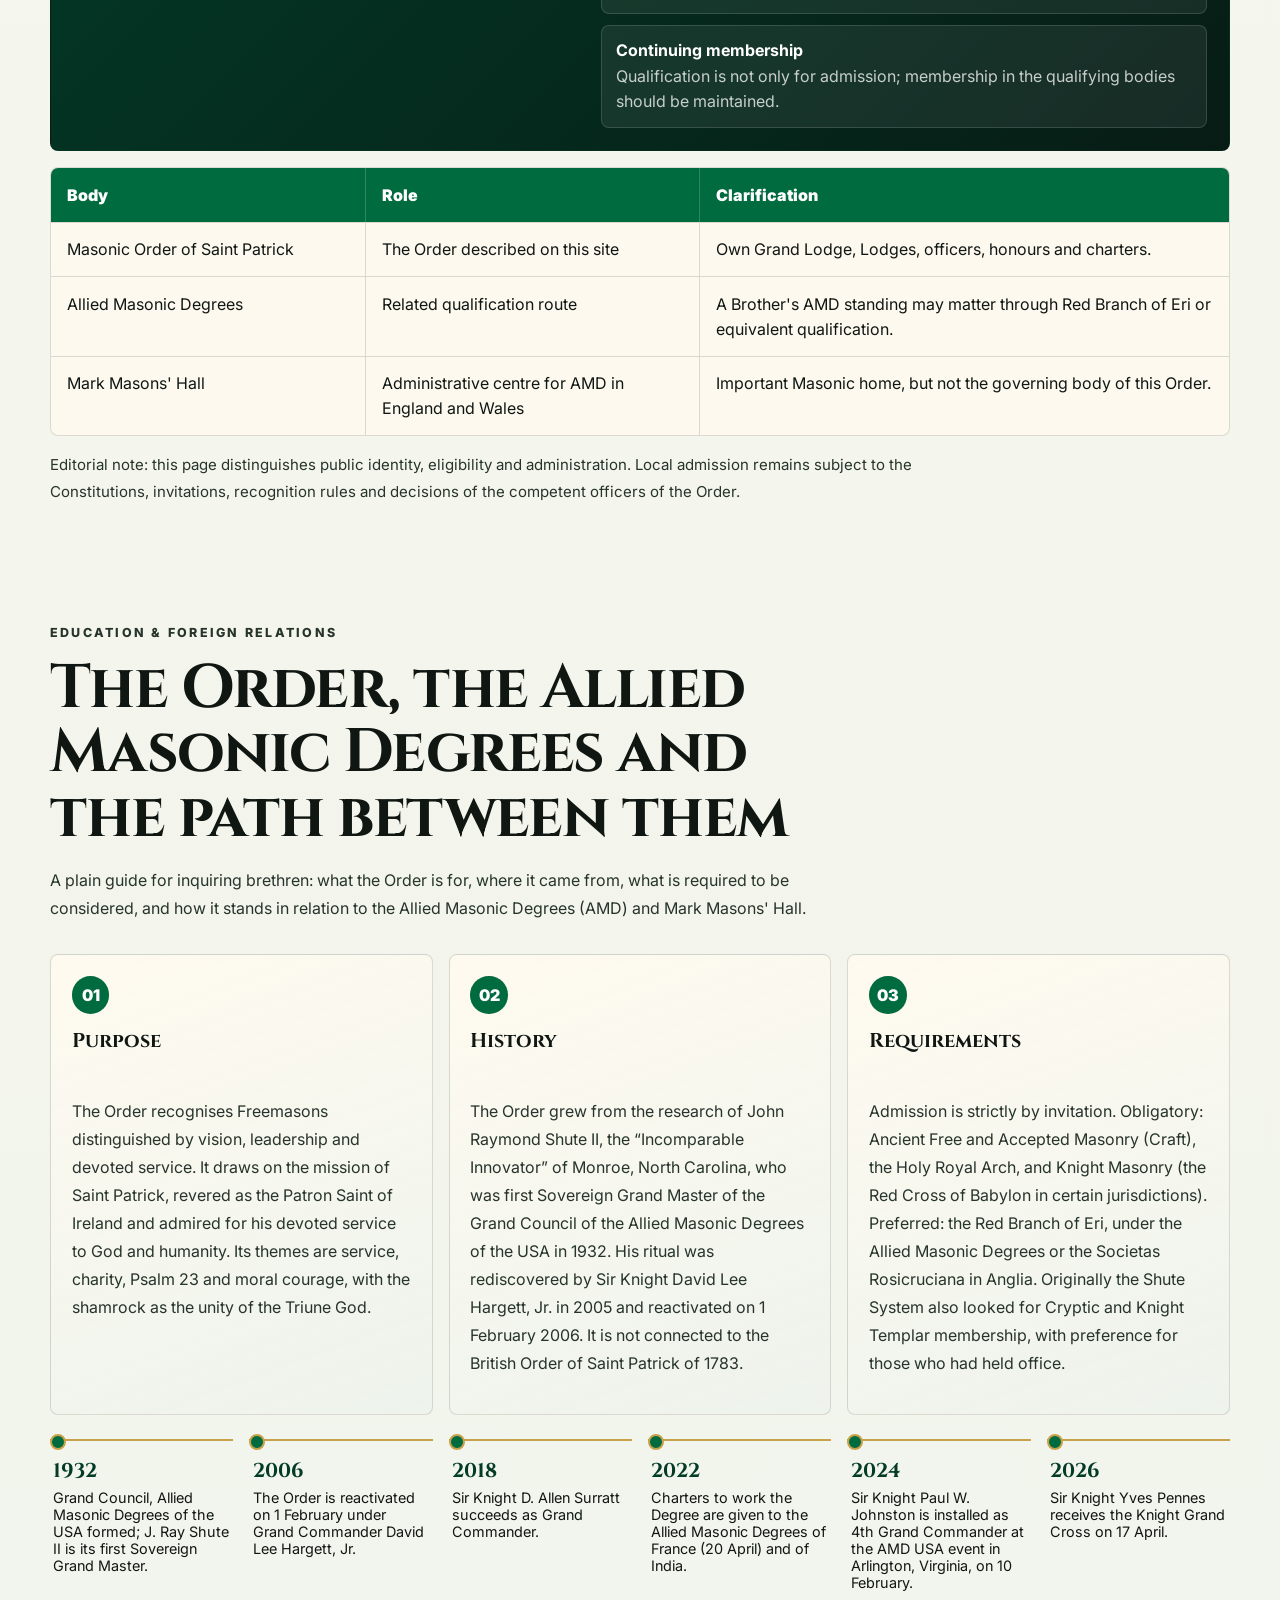
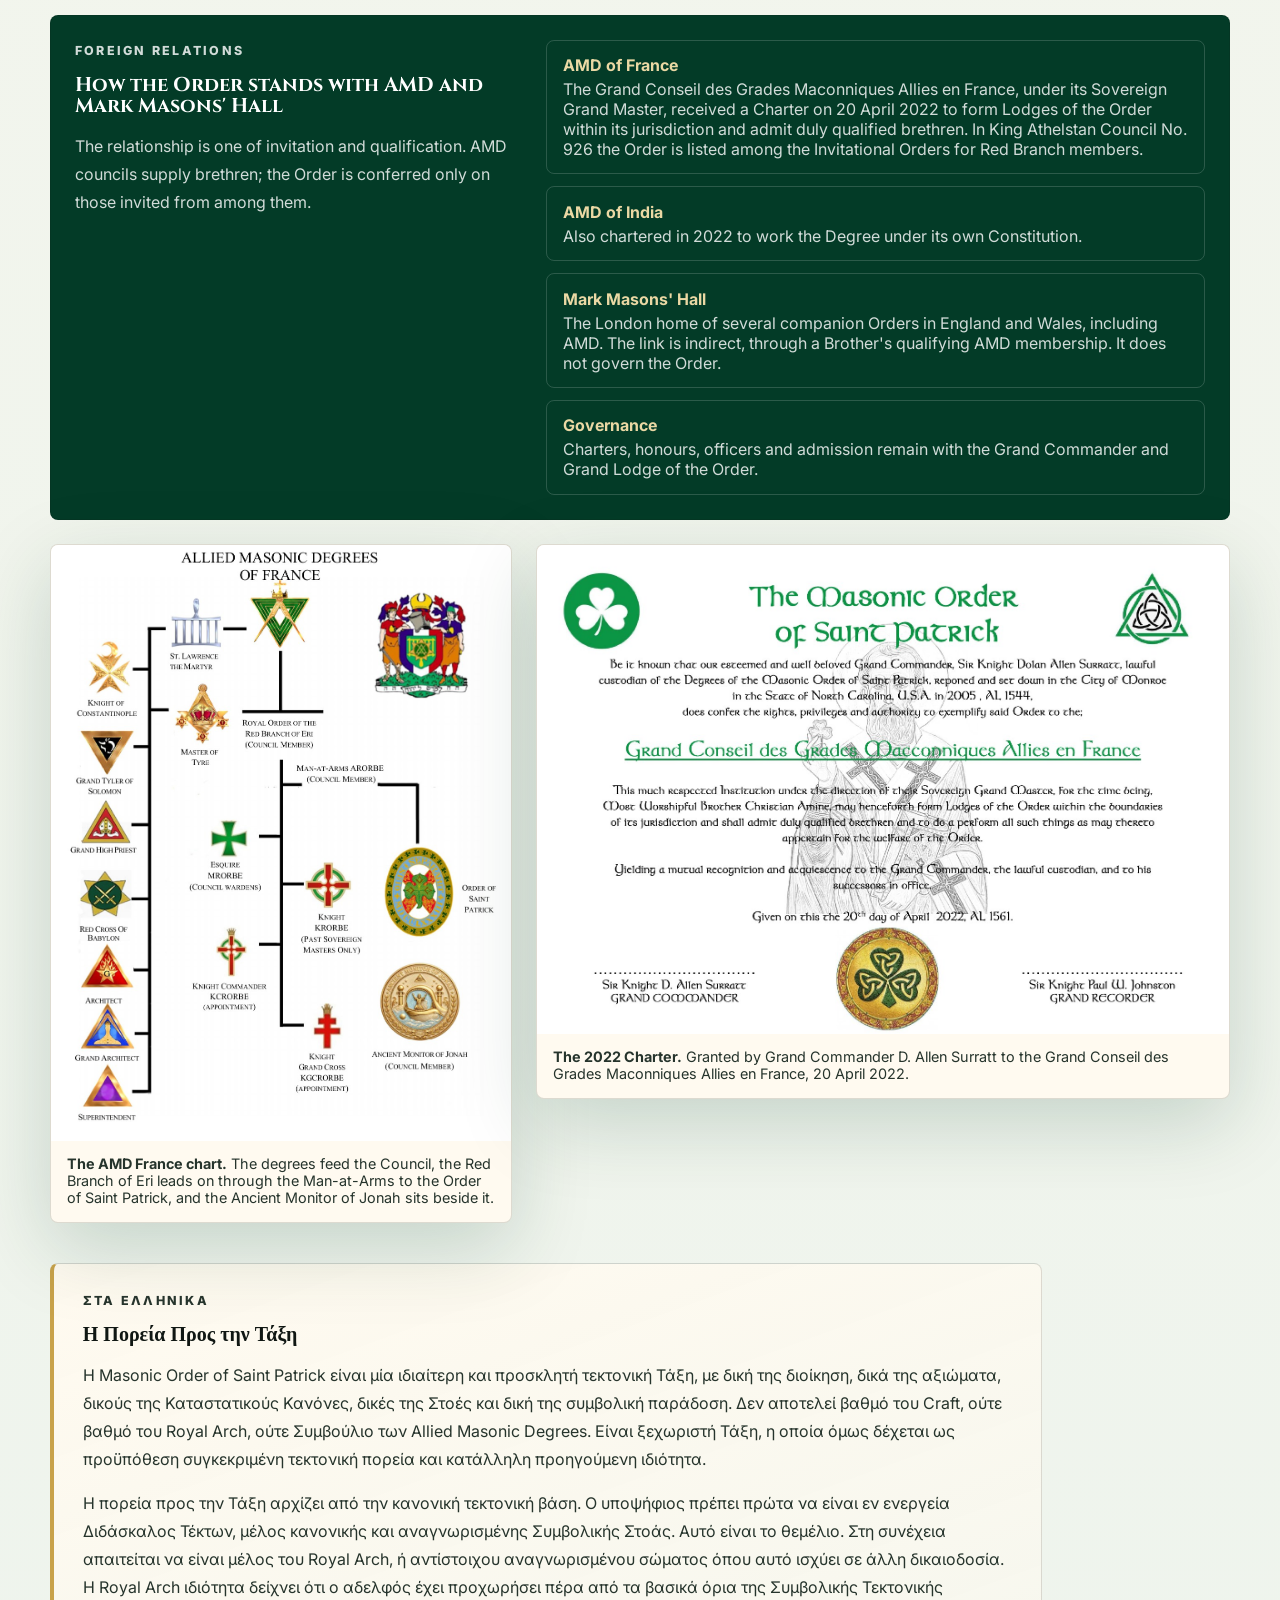
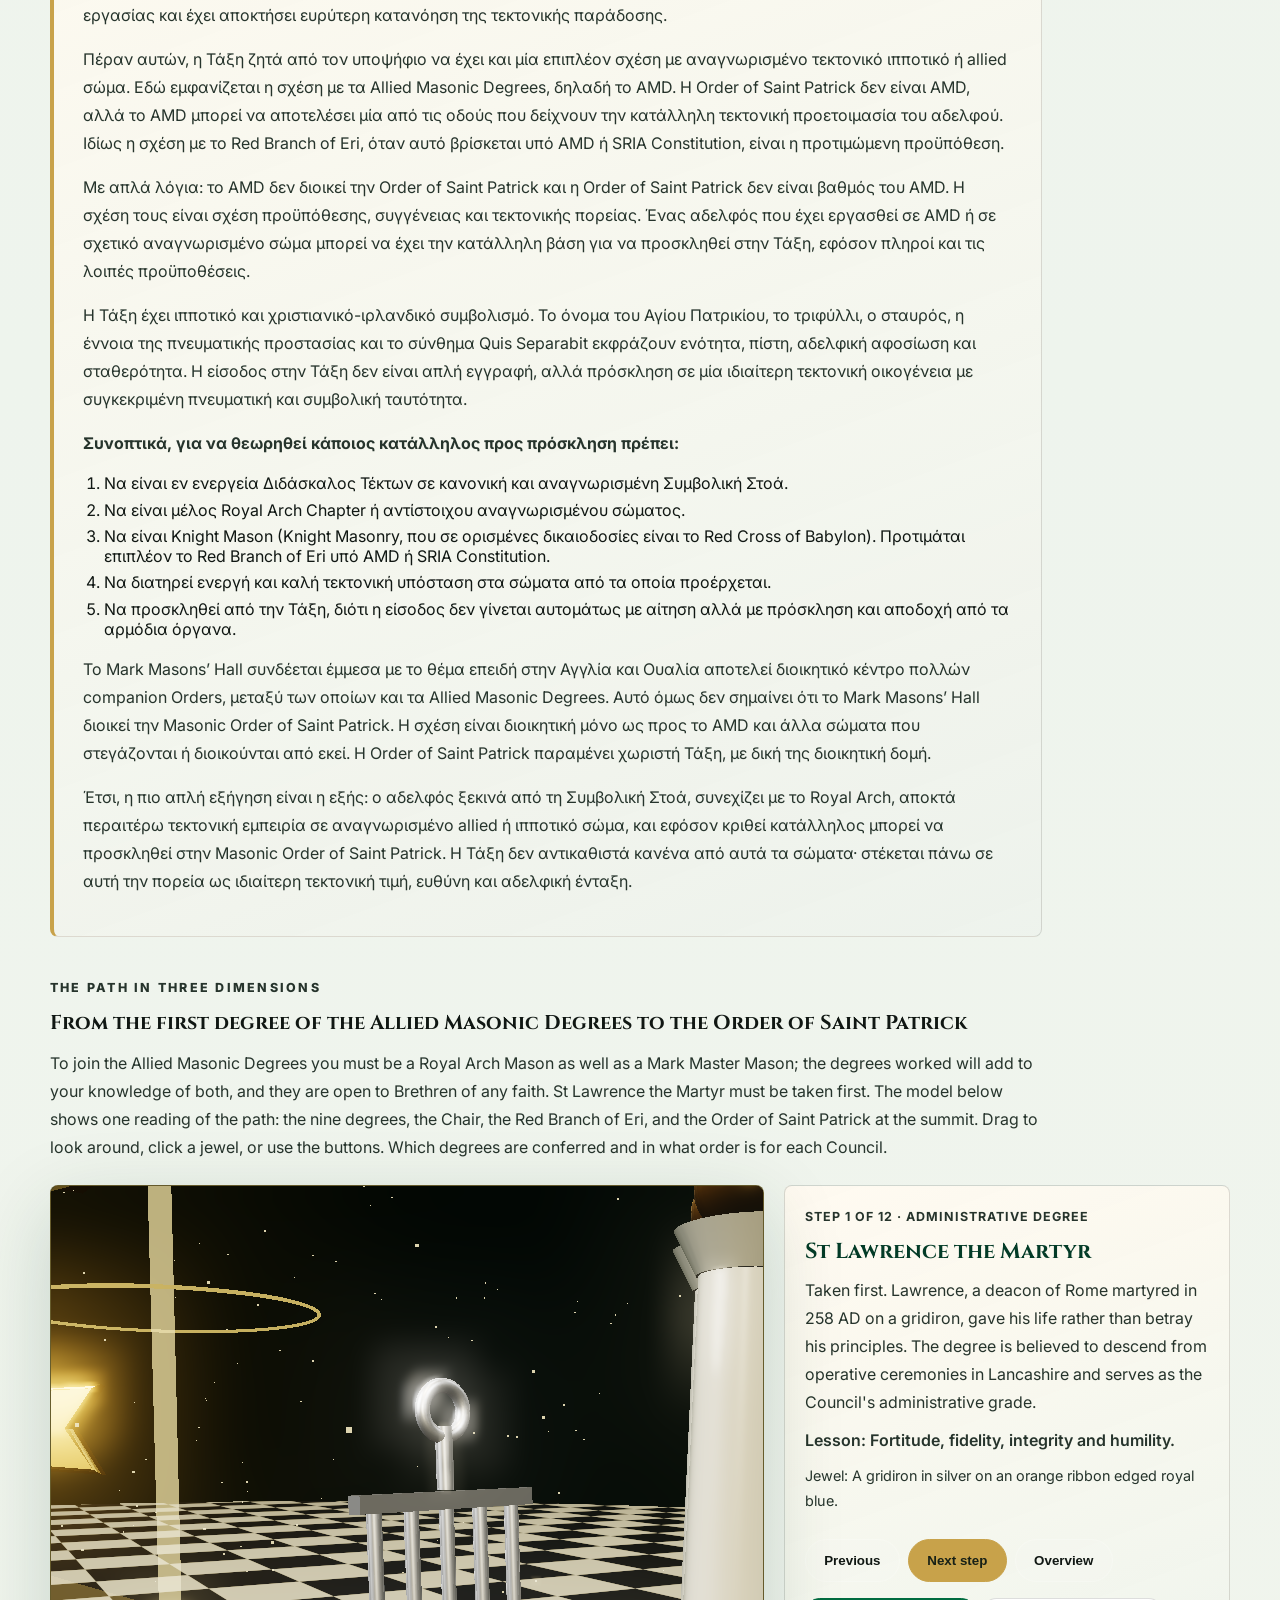
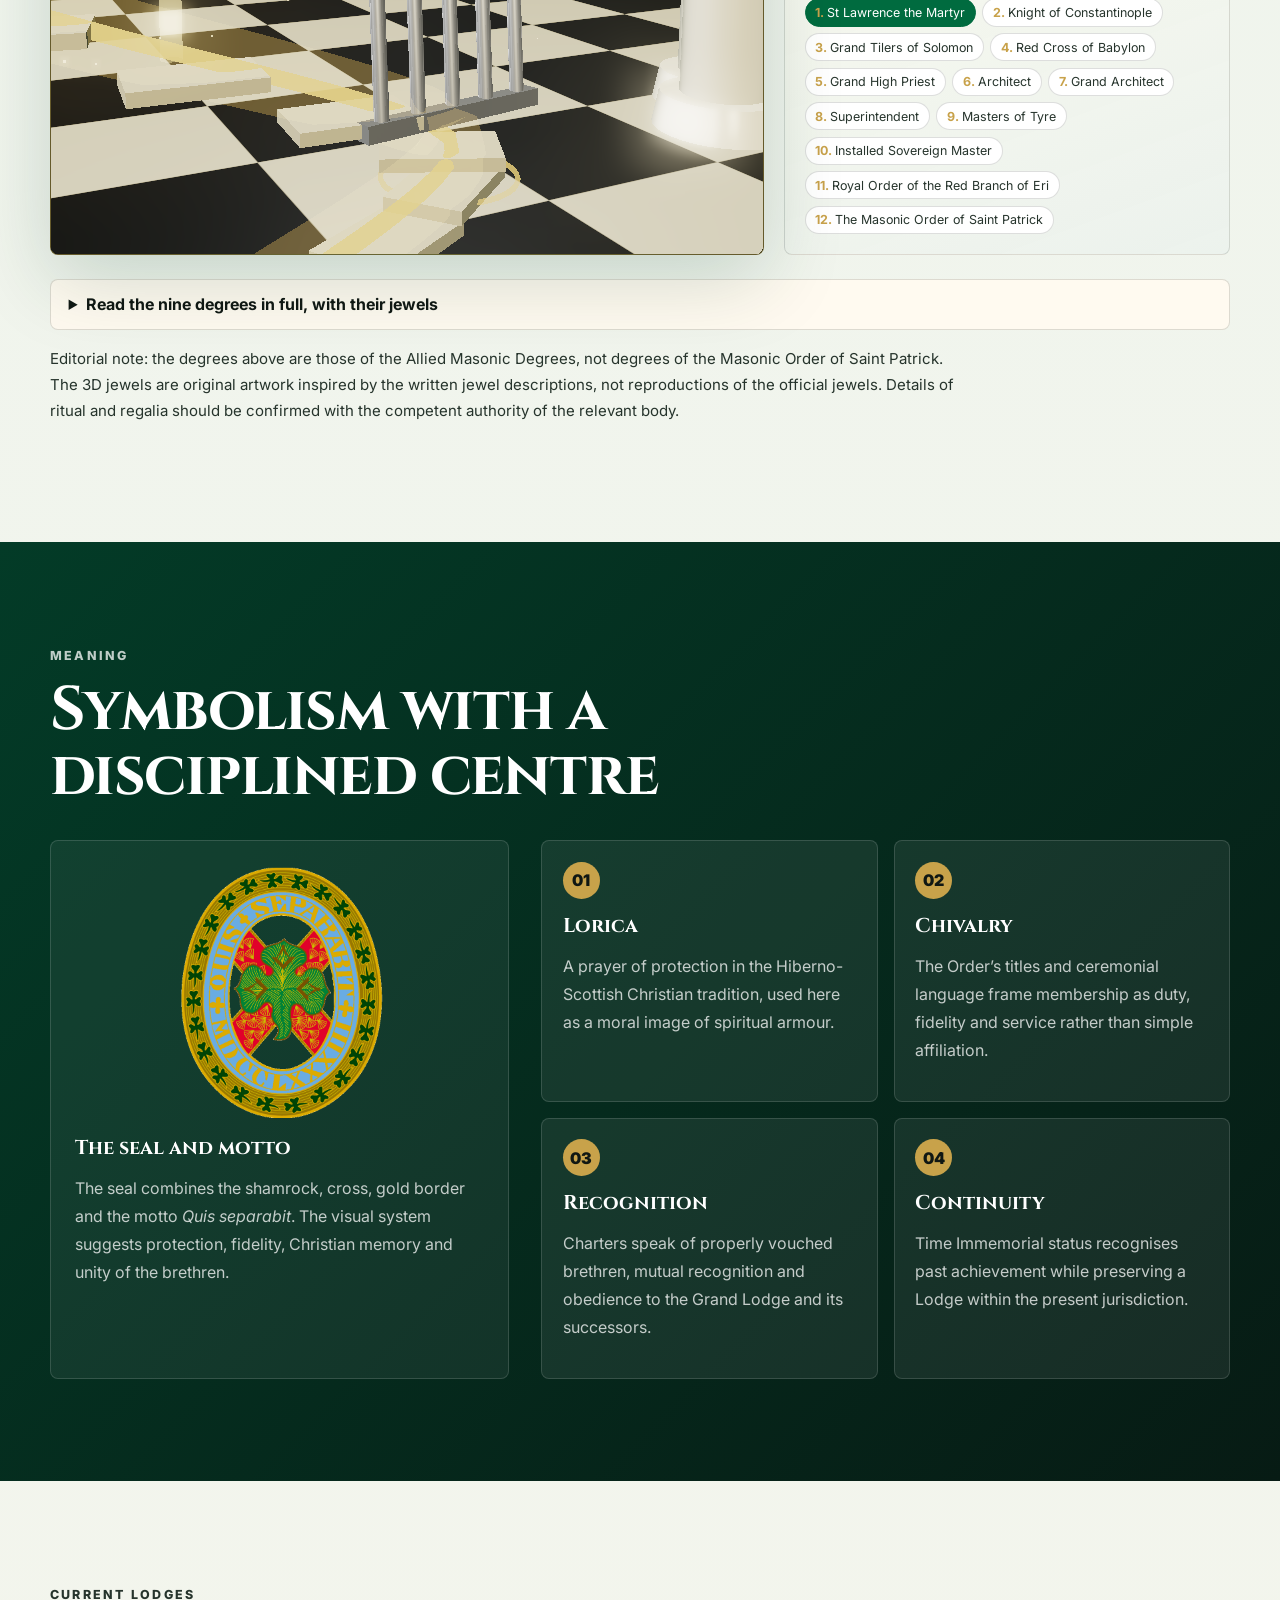
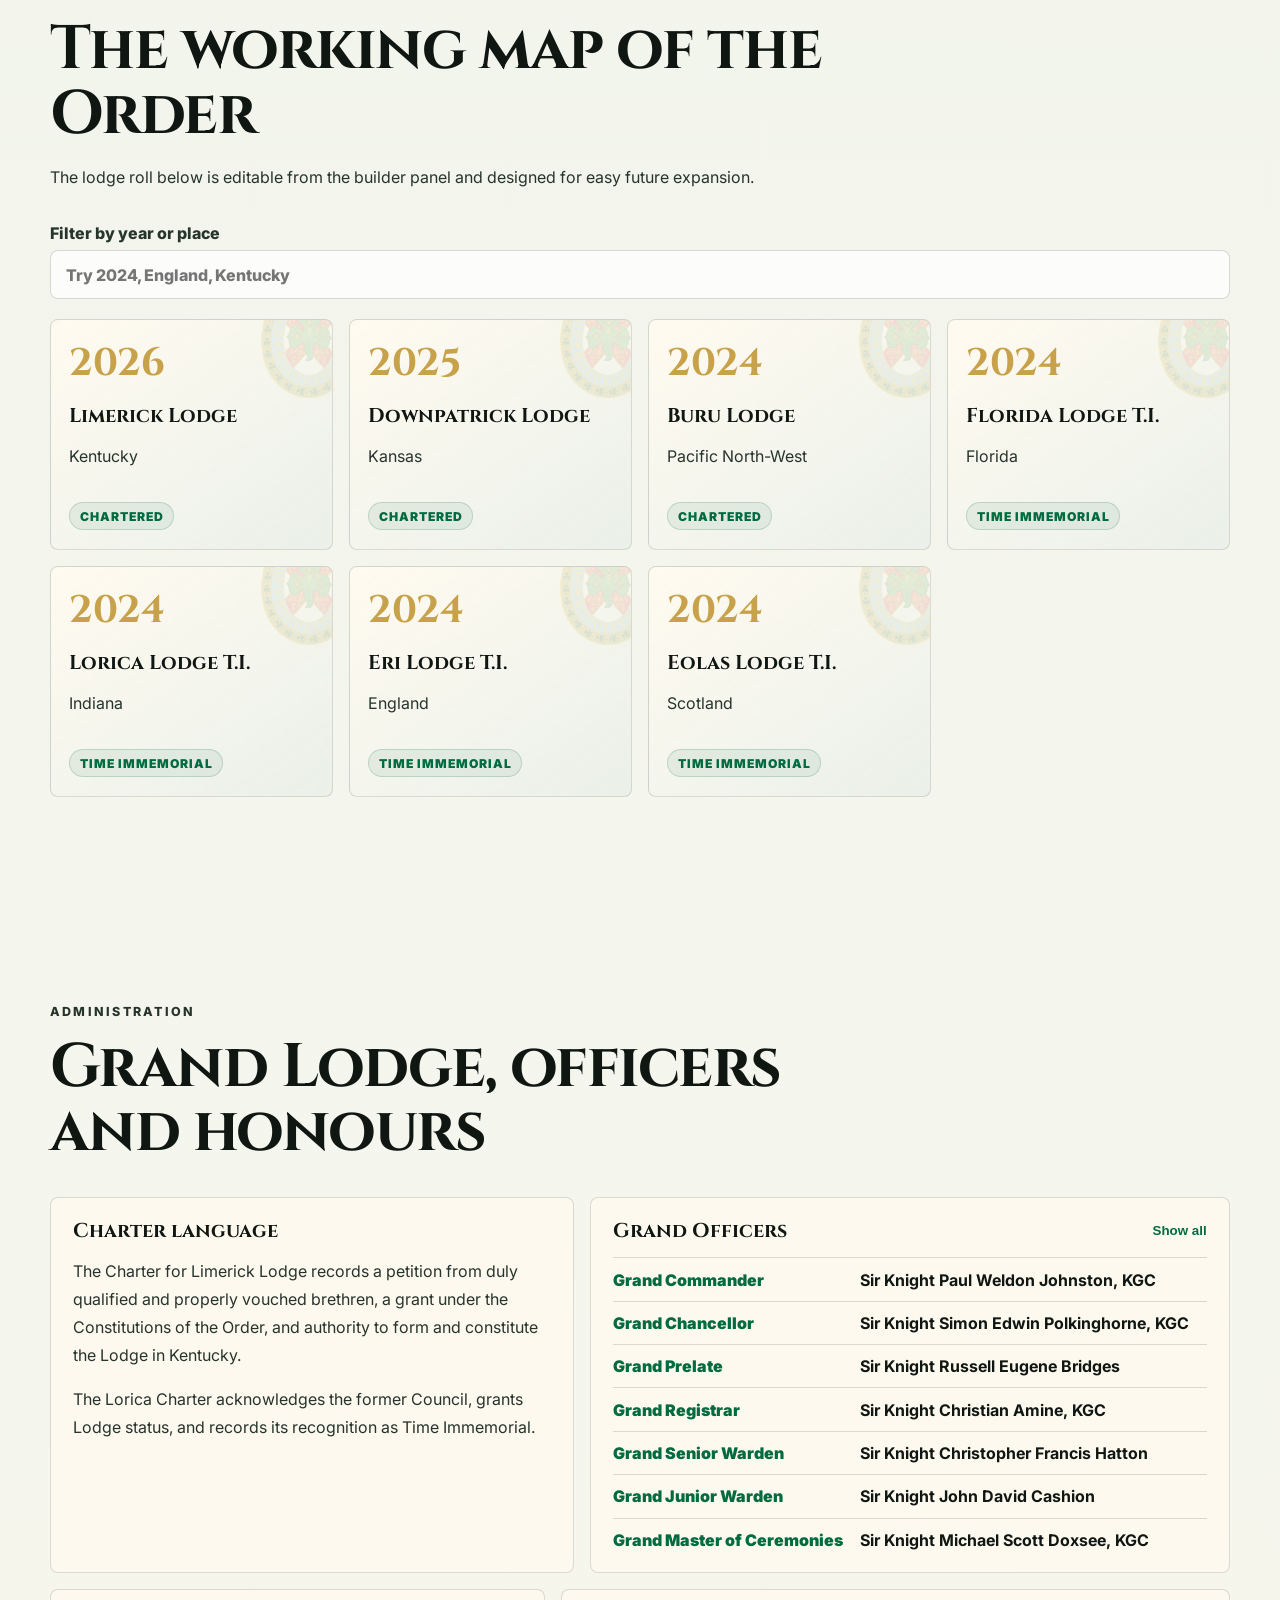
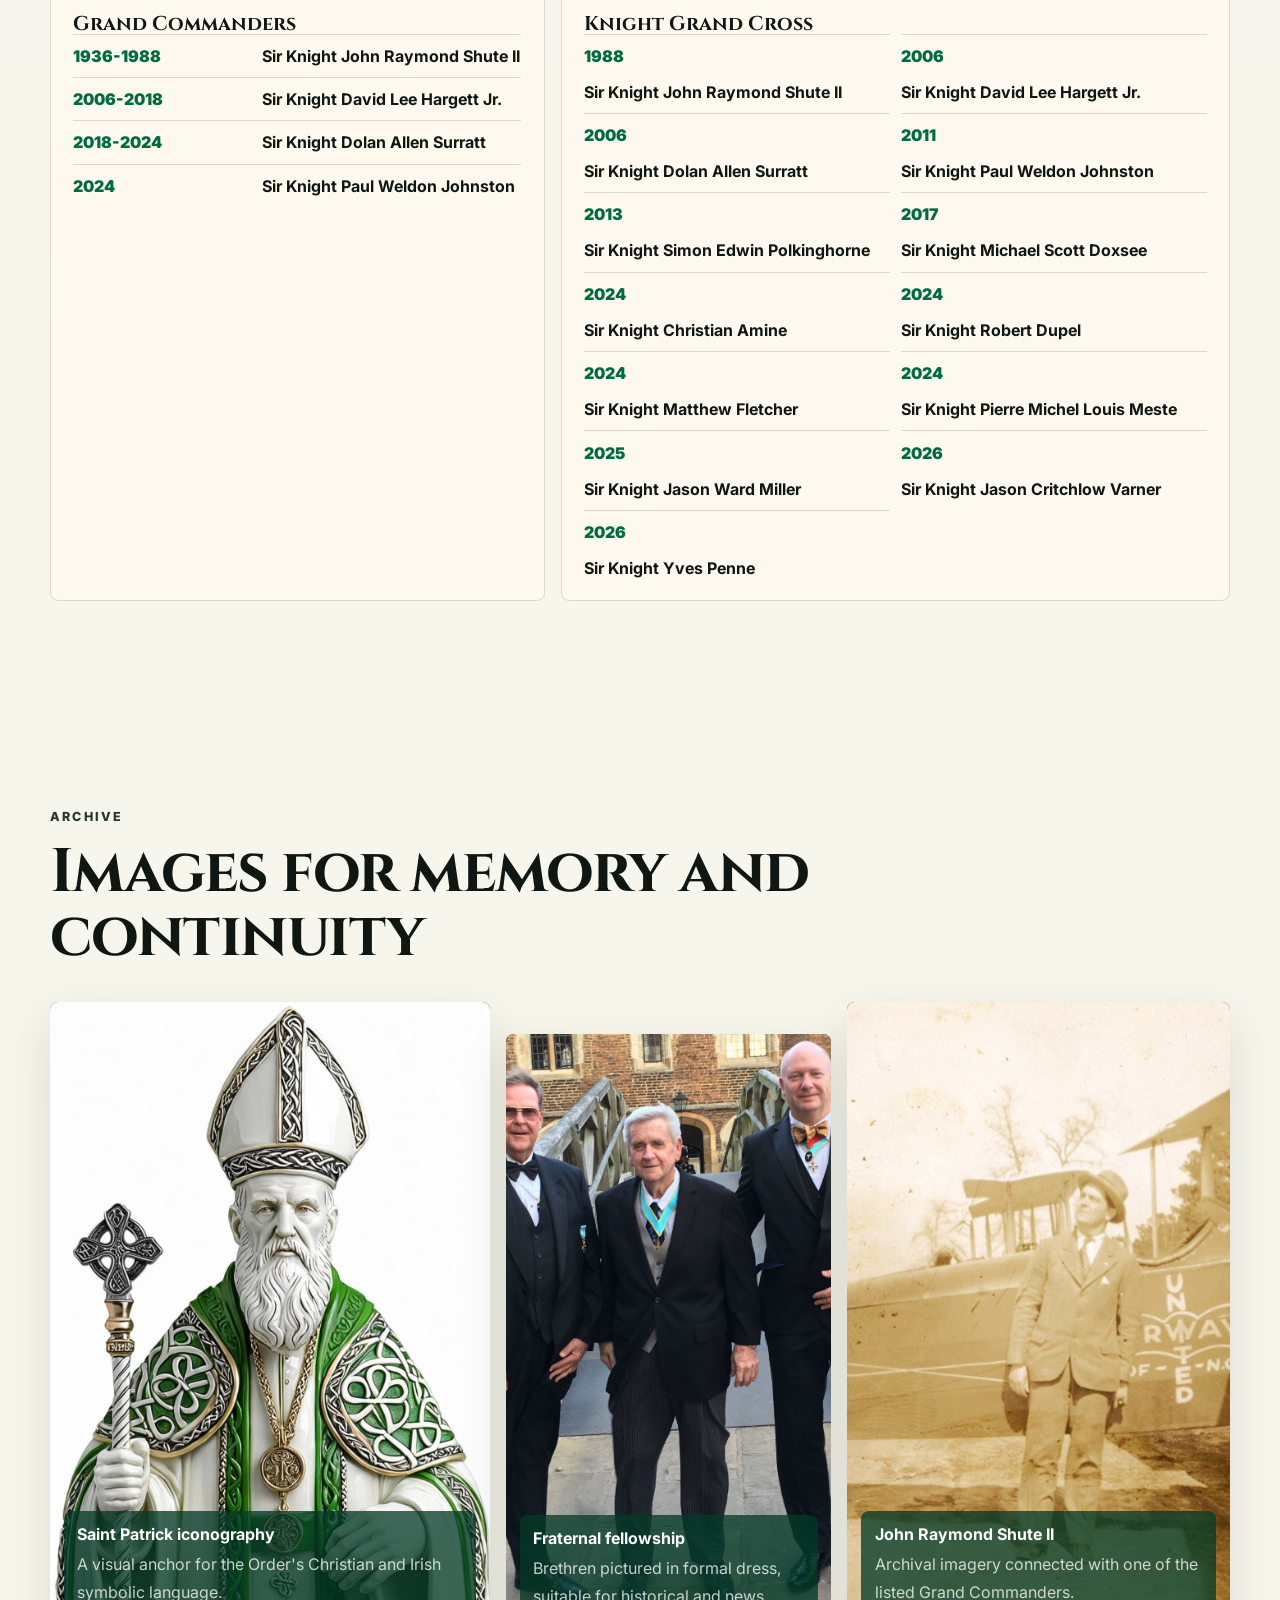
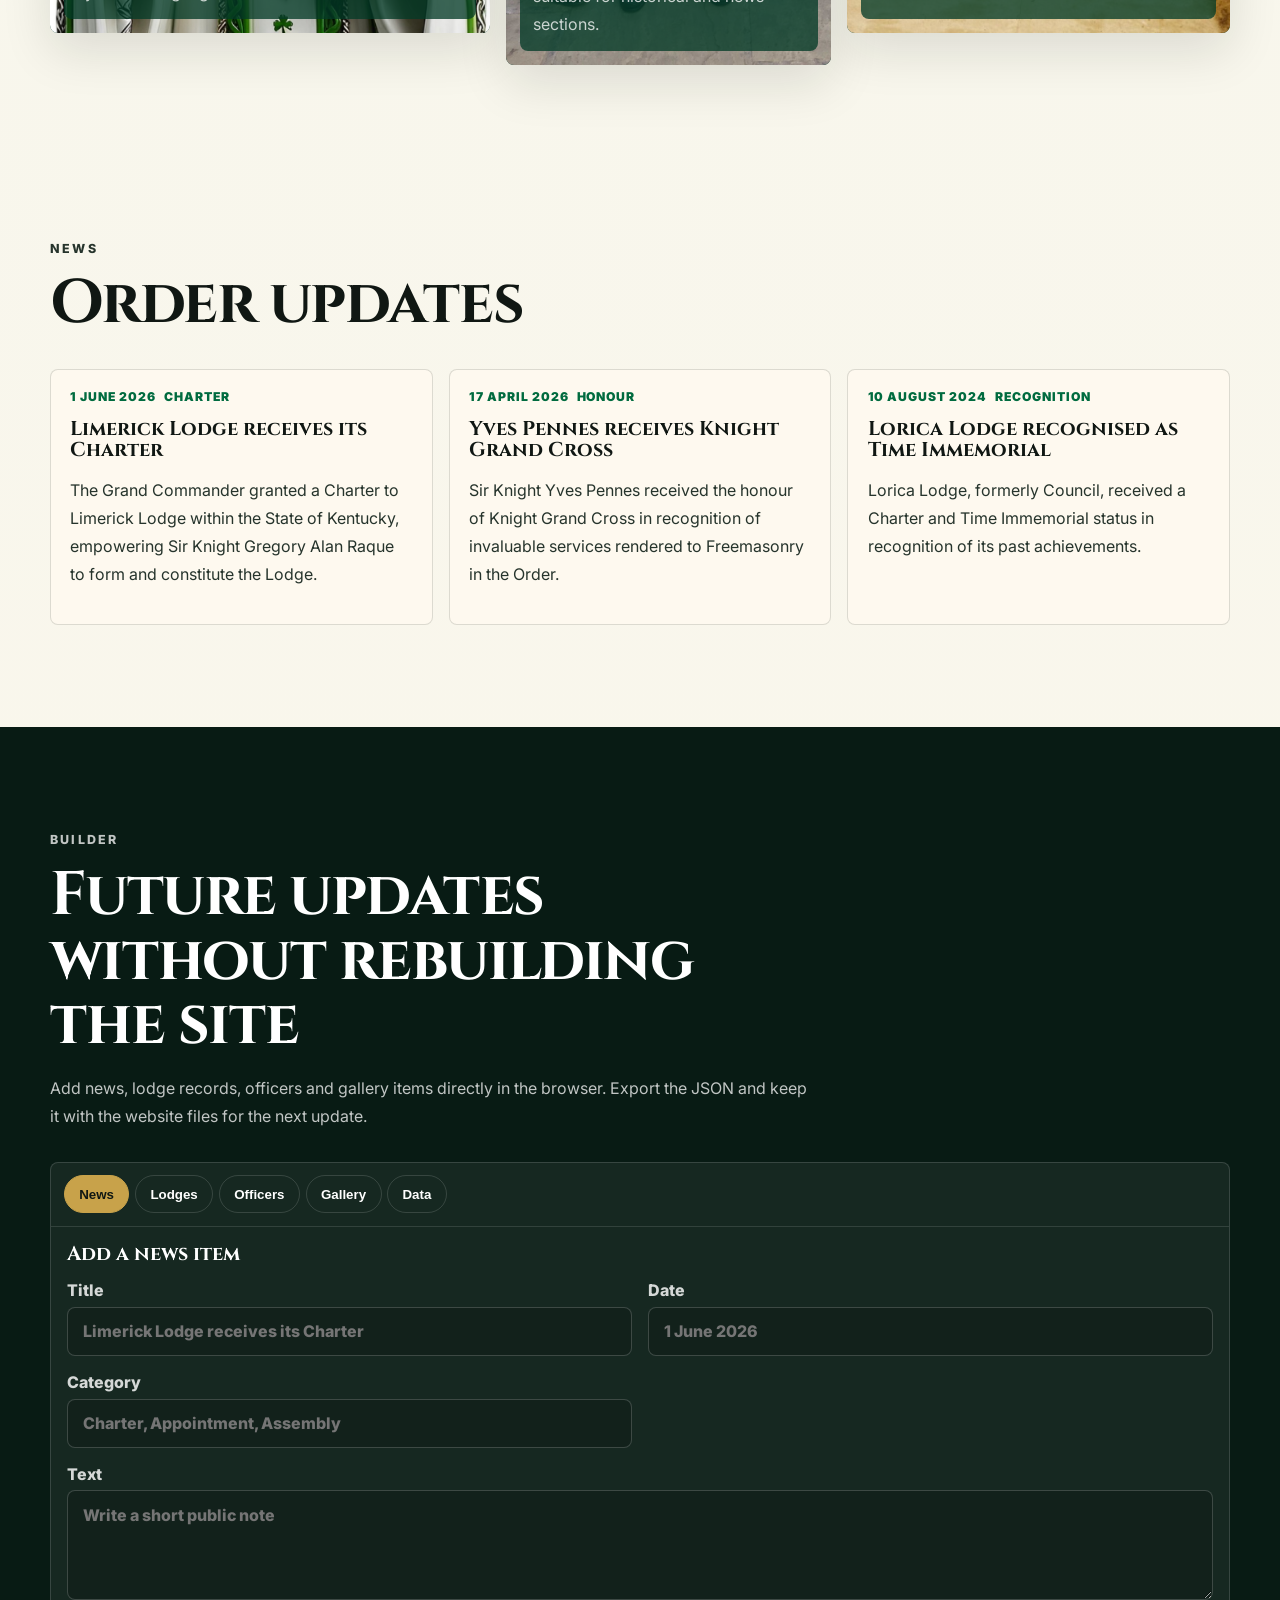
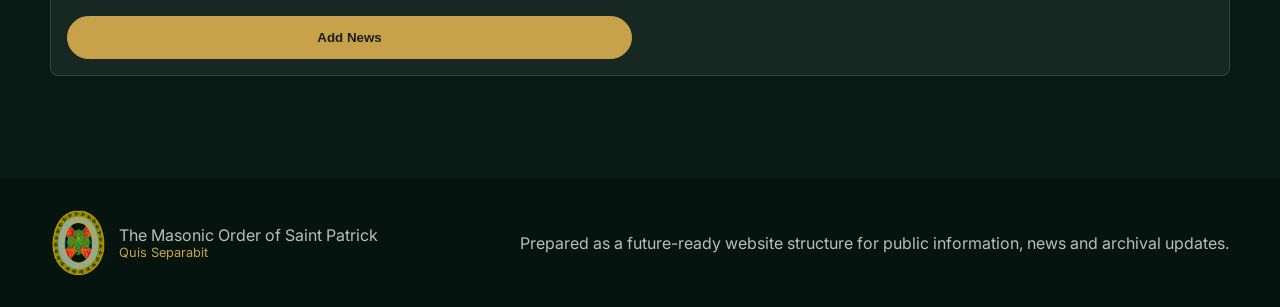
==== commit 4488cead: "Add Greek guide 'The Path to the Order' to the education section Co-Authored-By: Claude Sonnet 5.5 <" ====
--- a/index.html
+++ b/index.html
@@ -324,6 +324,68 @@
           </figure>
         </div>
 
+        <article class="greek-guide" lang="el">
+          <p class="eyebrow">Στα Ελληνικά</p>
+          <h3>Η Πορεία Προς την Τάξη</h3>
+          <p>
+            Η Masonic Order of Saint Patrick είναι μία ιδιαίτερη και προσκλητή τεκτονική Τάξη, με δική της
+            διοίκηση, δικά της αξιώματα, δικούς της Καταστατικούς Κανόνες, δικές της Στοές και δική της
+            συμβολική παράδοση. Δεν αποτελεί βαθμό του Craft, ούτε βαθμό του Royal Arch, ούτε Συμβούλιο των
+            Allied Masonic Degrees. Είναι ξεχωριστή Τάξη, η οποία όμως δέχεται ως προϋπόθεση συγκεκριμένη
+            τεκτονική πορεία και κατάλληλη προηγούμενη ιδιότητα.
+          </p>
+          <p>
+            Η πορεία προς την Τάξη αρχίζει από την κανονική τεκτονική βάση. Ο υποψήφιος πρέπει πρώτα να είναι
+            εν ενεργεία Διδάσκαλος Τέκτων, μέλος κανονικής και αναγνωρισμένης Συμβολικής Στοάς. Αυτό είναι το
+            θεμέλιο. Στη συνέχεια απαιτείται να είναι μέλος του Royal Arch, ή αντίστοιχου αναγνωρισμένου
+            σώματος όπου αυτό ισχύει σε άλλη δικαιοδοσία. Η Royal Arch ιδιότητα δείχνει ότι ο αδελφός έχει
+            προχωρήσει πέρα από τα βασικά όρια της Συμβολικής Τεκτονικής εργασίας και έχει αποκτήσει ευρύτερη
+            κατανόηση της τεκτονικής παράδοσης.
+          </p>
+          <p>
+            Πέραν αυτών, η Τάξη ζητά από τον υποψήφιο να έχει και μία επιπλέον σχέση με αναγνωρισμένο
+            τεκτονικό ιπποτικό ή allied σώμα. Εδώ εμφανίζεται η σχέση με τα Allied Masonic Degrees, δηλαδή το
+            AMD. Η Order of Saint Patrick δεν είναι AMD, αλλά το AMD μπορεί να αποτελέσει μία από τις οδούς
+            που δείχνουν την κατάλληλη τεκτονική προετοιμασία του αδελφού. Ιδίως η σχέση με το Red Branch of
+            Eri, όταν αυτό βρίσκεται υπό AMD ή SRIA Constitution, είναι η προτιμώμενη προϋπόθεση.
+          </p>
+          <p>
+            Με απλά λόγια: το AMD δεν διοικεί την Order of Saint Patrick και η Order of Saint Patrick δεν
+            είναι βαθμός του AMD. Η σχέση τους είναι σχέση προϋπόθεσης, συγγένειας και τεκτονικής πορείας.
+            Ένας αδελφός που έχει εργασθεί σε AMD ή σε σχετικό αναγνωρισμένο σώμα μπορεί να έχει την κατάλληλη
+            βάση για να προσκληθεί στην Τάξη, εφόσον πληροί και τις λοιπές προϋποθέσεις.
+          </p>
+          <p>
+            Η Τάξη έχει ιπποτικό και χριστιανικό-ιρλανδικό συμβολισμό. Το όνομα του Αγίου Πατρικίου, το
+            τριφύλλι, ο σταυρός, η έννοια της πνευματικής προστασίας και το σύνθημα Quis Separabit εκφράζουν
+            ενότητα, πίστη, αδελφική αφοσίωση και σταθερότητα. Η είσοδος στην Τάξη δεν είναι απλή εγγραφή,
+            αλλά πρόσκληση σε μία ιδιαίτερη τεκτονική οικογένεια με συγκεκριμένη πνευματική και συμβολική
+            ταυτότητα.
+          </p>
+          <p><strong>Συνοπτικά, για να θεωρηθεί κάποιος κατάλληλος προς πρόσκληση πρέπει:</strong></p>
+          <ol>
+            <li>Να είναι εν ενεργεία Διδάσκαλος Τέκτων σε κανονική και αναγνωρισμένη Συμβολική Στοά.</li>
+            <li>Να είναι μέλος Royal Arch Chapter ή αντίστοιχου αναγνωρισμένου σώματος.</li>
+            <li>Να είναι Knight Mason (Knight Masonry, που σε ορισμένες δικαιοδοσίες είναι το Red Cross of Babylon). Προτιμάται επιπλέον το Red Branch of Eri υπό AMD ή SRIA Constitution.</li>
+            <li>Να διατηρεί ενεργή και καλή τεκτονική υπόσταση στα σώματα από τα οποία προέρχεται.</li>
+            <li>Να προσκληθεί από την Τάξη, διότι η είσοδος δεν γίνεται αυτομάτως με αίτηση αλλά με πρόσκληση και αποδοχή από τα αρμόδια όργανα.</li>
+          </ol>
+          <p>
+            Το Mark Masons&rsquo; Hall συνδέεται έμμεσα με το θέμα επειδή στην Αγγλία και Ουαλία αποτελεί
+            διοικητικό κέντρο πολλών companion Orders, μεταξύ των οποίων και τα Allied Masonic Degrees. Αυτό
+            όμως δεν σημαίνει ότι το Mark Masons&rsquo; Hall διοικεί την Masonic Order of Saint Patrick. Η
+            σχέση είναι διοικητική μόνο ως προς το AMD και άλλα σώματα που στεγάζονται ή διοικούνται από εκεί.
+            Η Order of Saint Patrick παραμένει χωριστή Τάξη, με δική της διοικητική δομή.
+          </p>
+          <p>
+            Έτσι, η πιο απλή εξήγηση είναι η εξής: ο αδελφός ξεκινά από τη Συμβολική Στοά, συνεχίζει με το
+            Royal Arch, αποκτά περαιτέρω τεκτονική εμπειρία σε αναγνωρισμένο allied ή ιπποτικό σώμα, και
+            εφόσον κριθεί κατάλληλος μπορεί να προσκληθεί στην Masonic Order of Saint Patrick. Η Τάξη δεν
+            αντικαθιστά κανένα από αυτά τα σώματα· στέκεται πάνω σε αυτή την πορεία ως ιδιαίτερη τεκτονική
+            τιμή, ευθύνη και αδελφική ένταξη.
+          </p>
+        </article>
+
         <div class="degrees-intro">
           <p class="eyebrow">The Path in Three Dimensions</p>
           <h3>From the first degree of the Allied Masonic Degrees to the Order of Saint Patrick</h3>
--- a/styles.css
+++ b/styles.css
@@ -1326,3 +1326,25 @@
     min-height: 440px;
   }
 }
+
+.greek-guide {
+  max-width: 62rem;
+  margin: 2.5rem 0 0;
+  padding: 1.6rem 1.8rem;
+  border: 1px solid var(--line);
+  border-left: 4px solid var(--gold);
+  border-radius: var(--radius);
+  background: linear-gradient(160deg, rgba(255, 250, 240, 0.96), rgba(235, 242, 236, 0.88)), var(--paper);
+}
+
+.greek-guide h3 {
+  margin-top: 0;
+}
+
+.greek-guide ol {
+  padding-left: 1.3rem;
+}
+
+.greek-guide li {
+  margin-bottom: 0.4rem;
+}
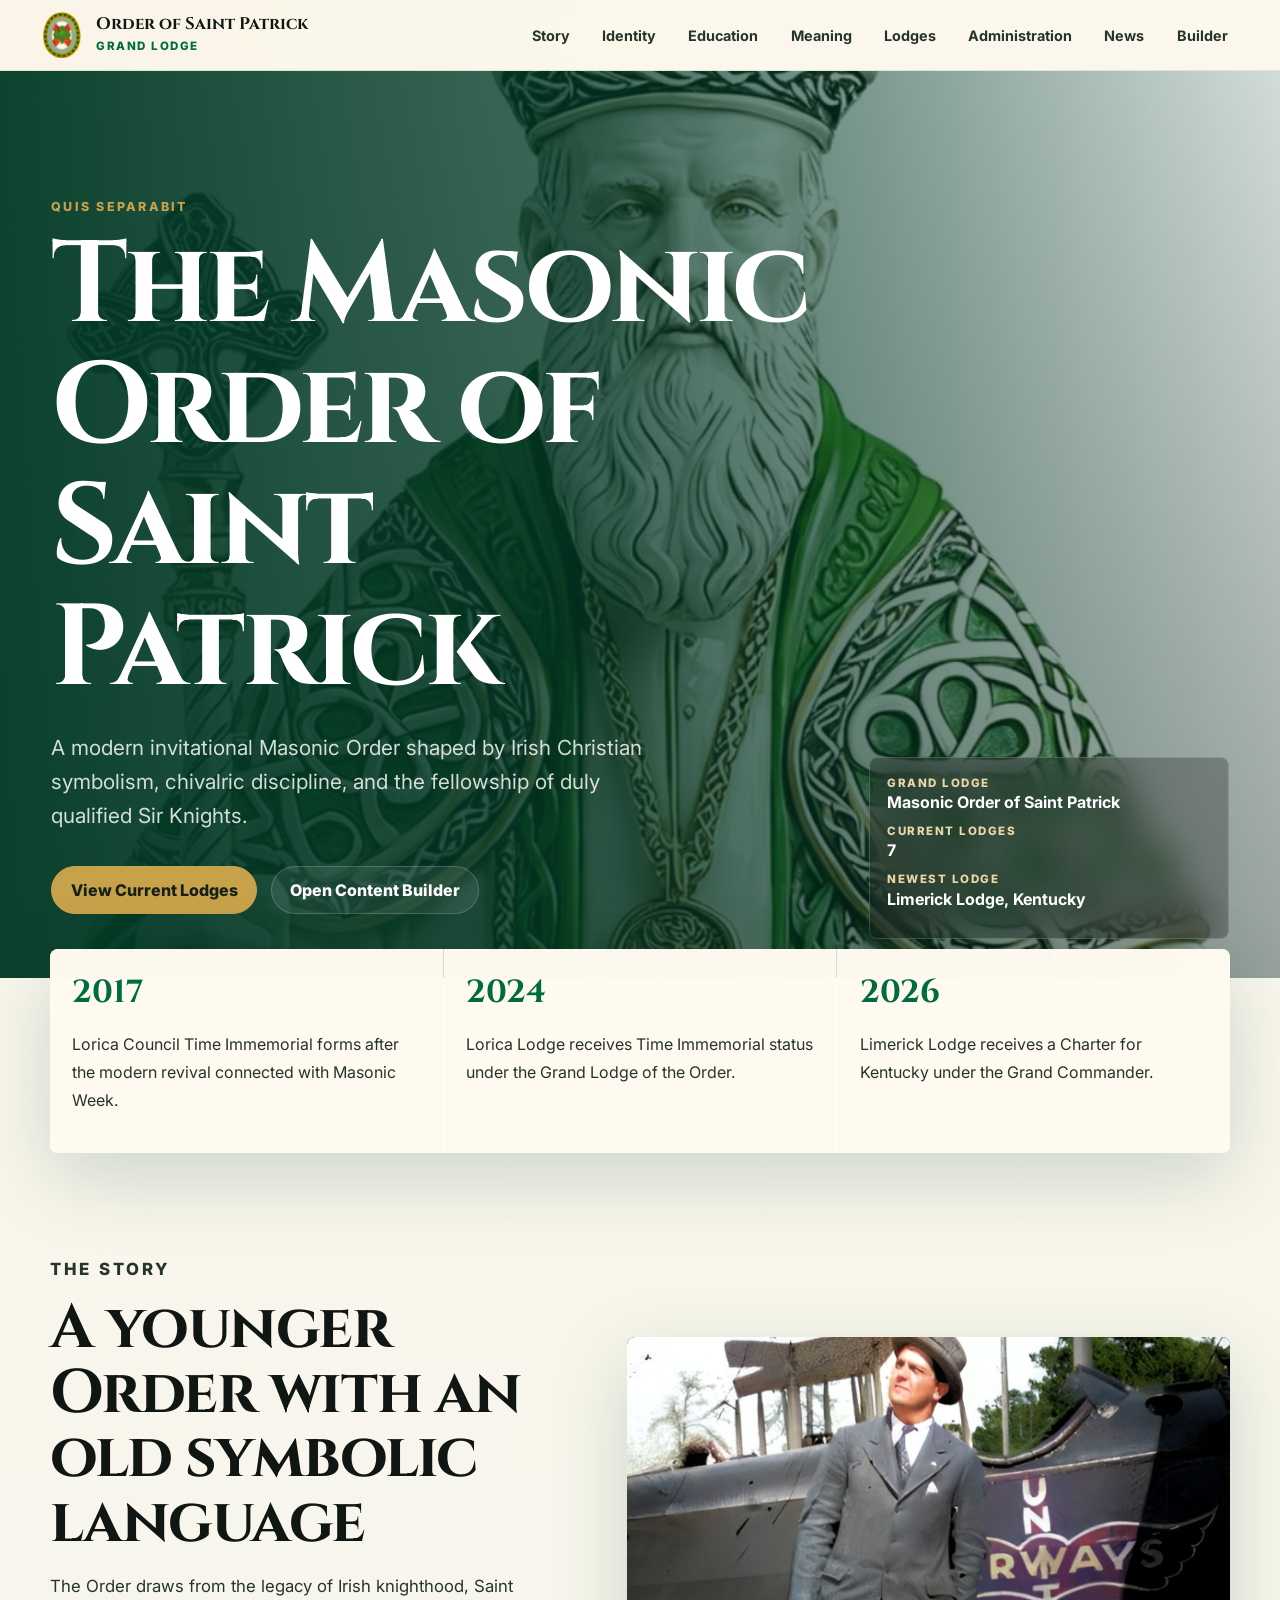
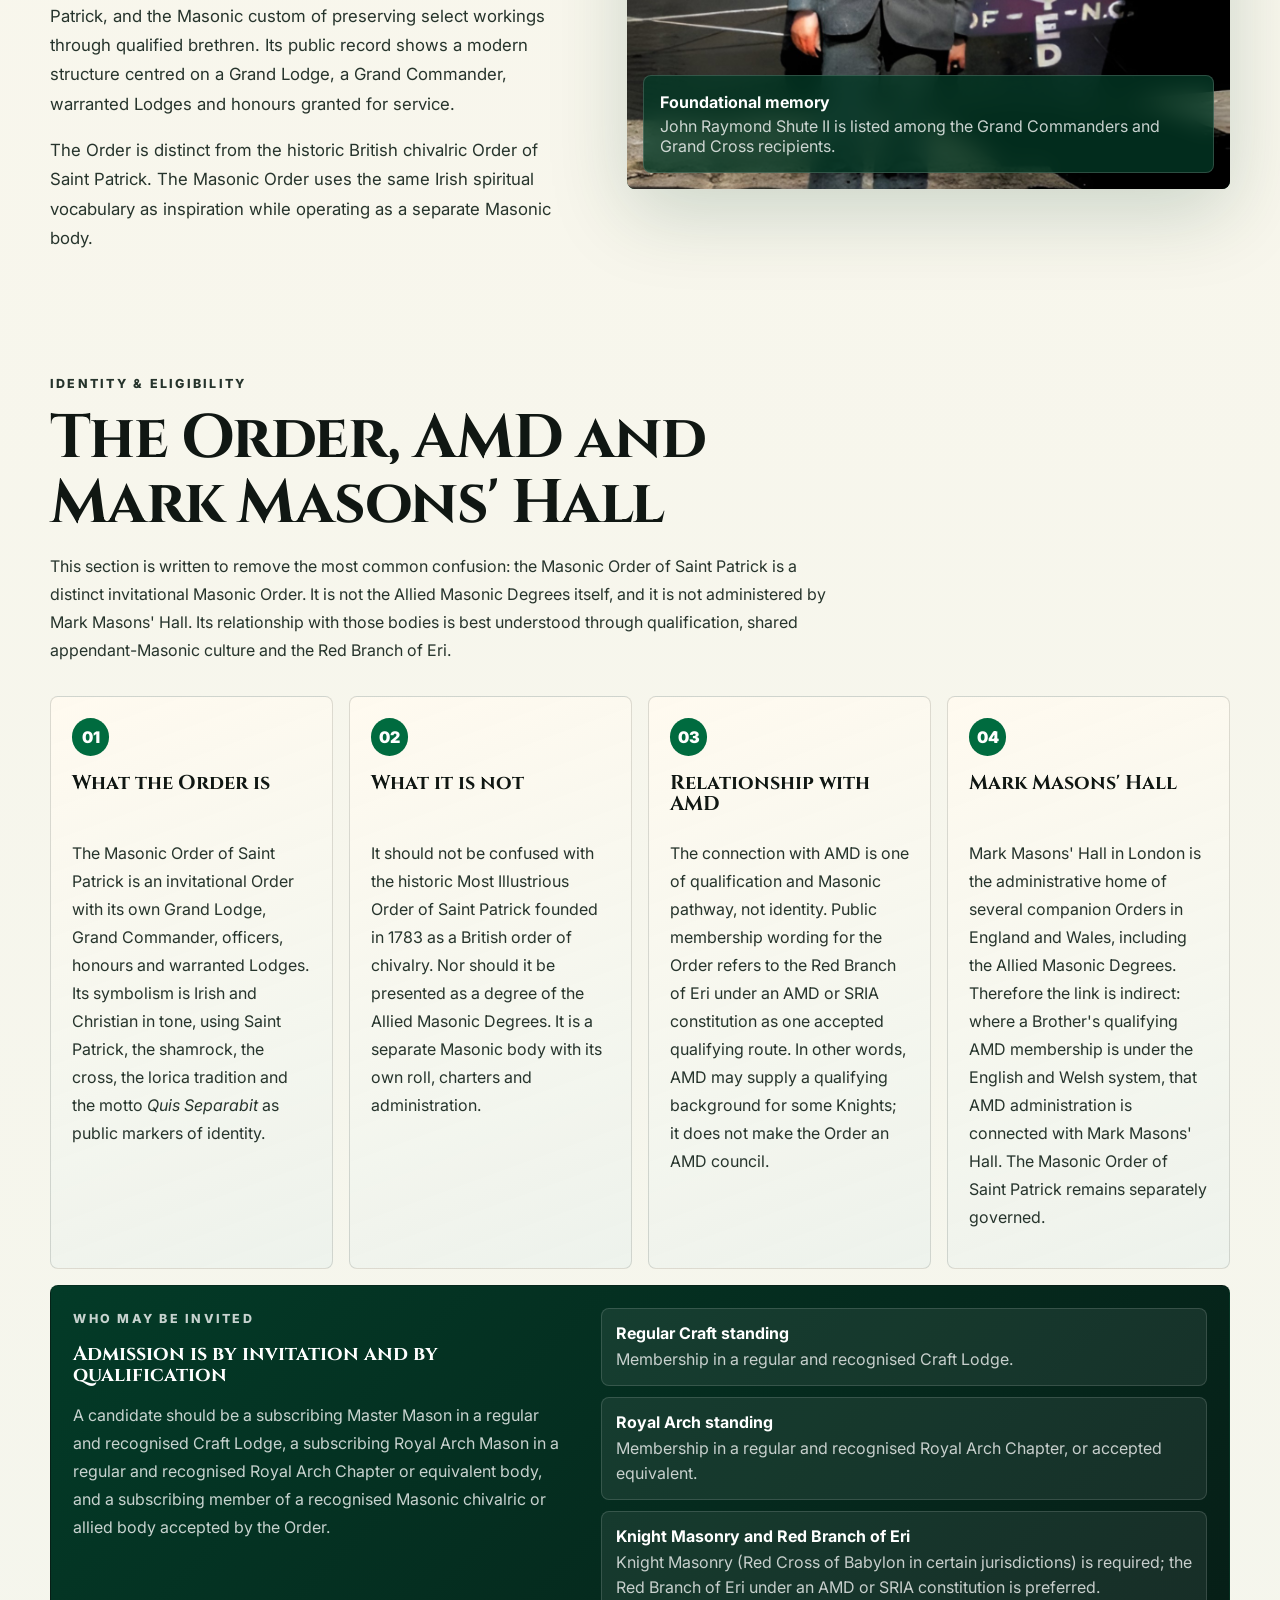
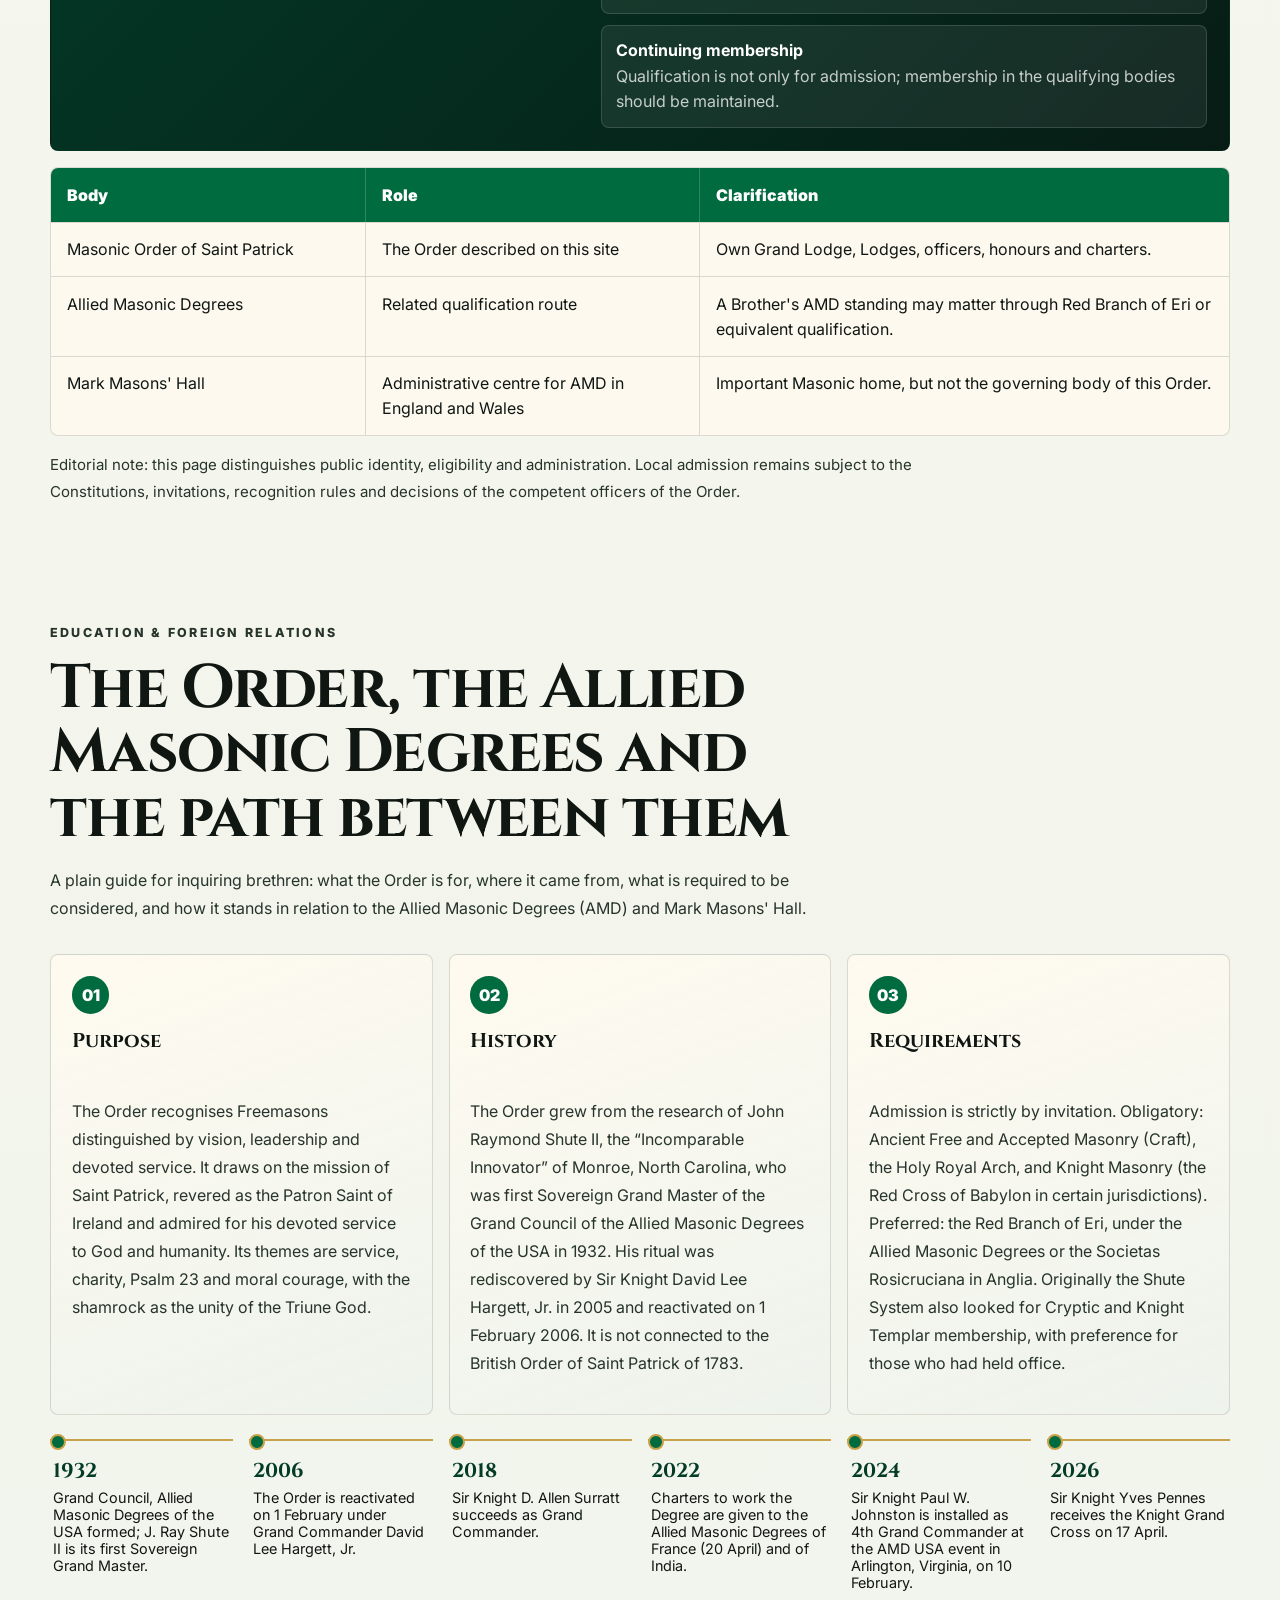
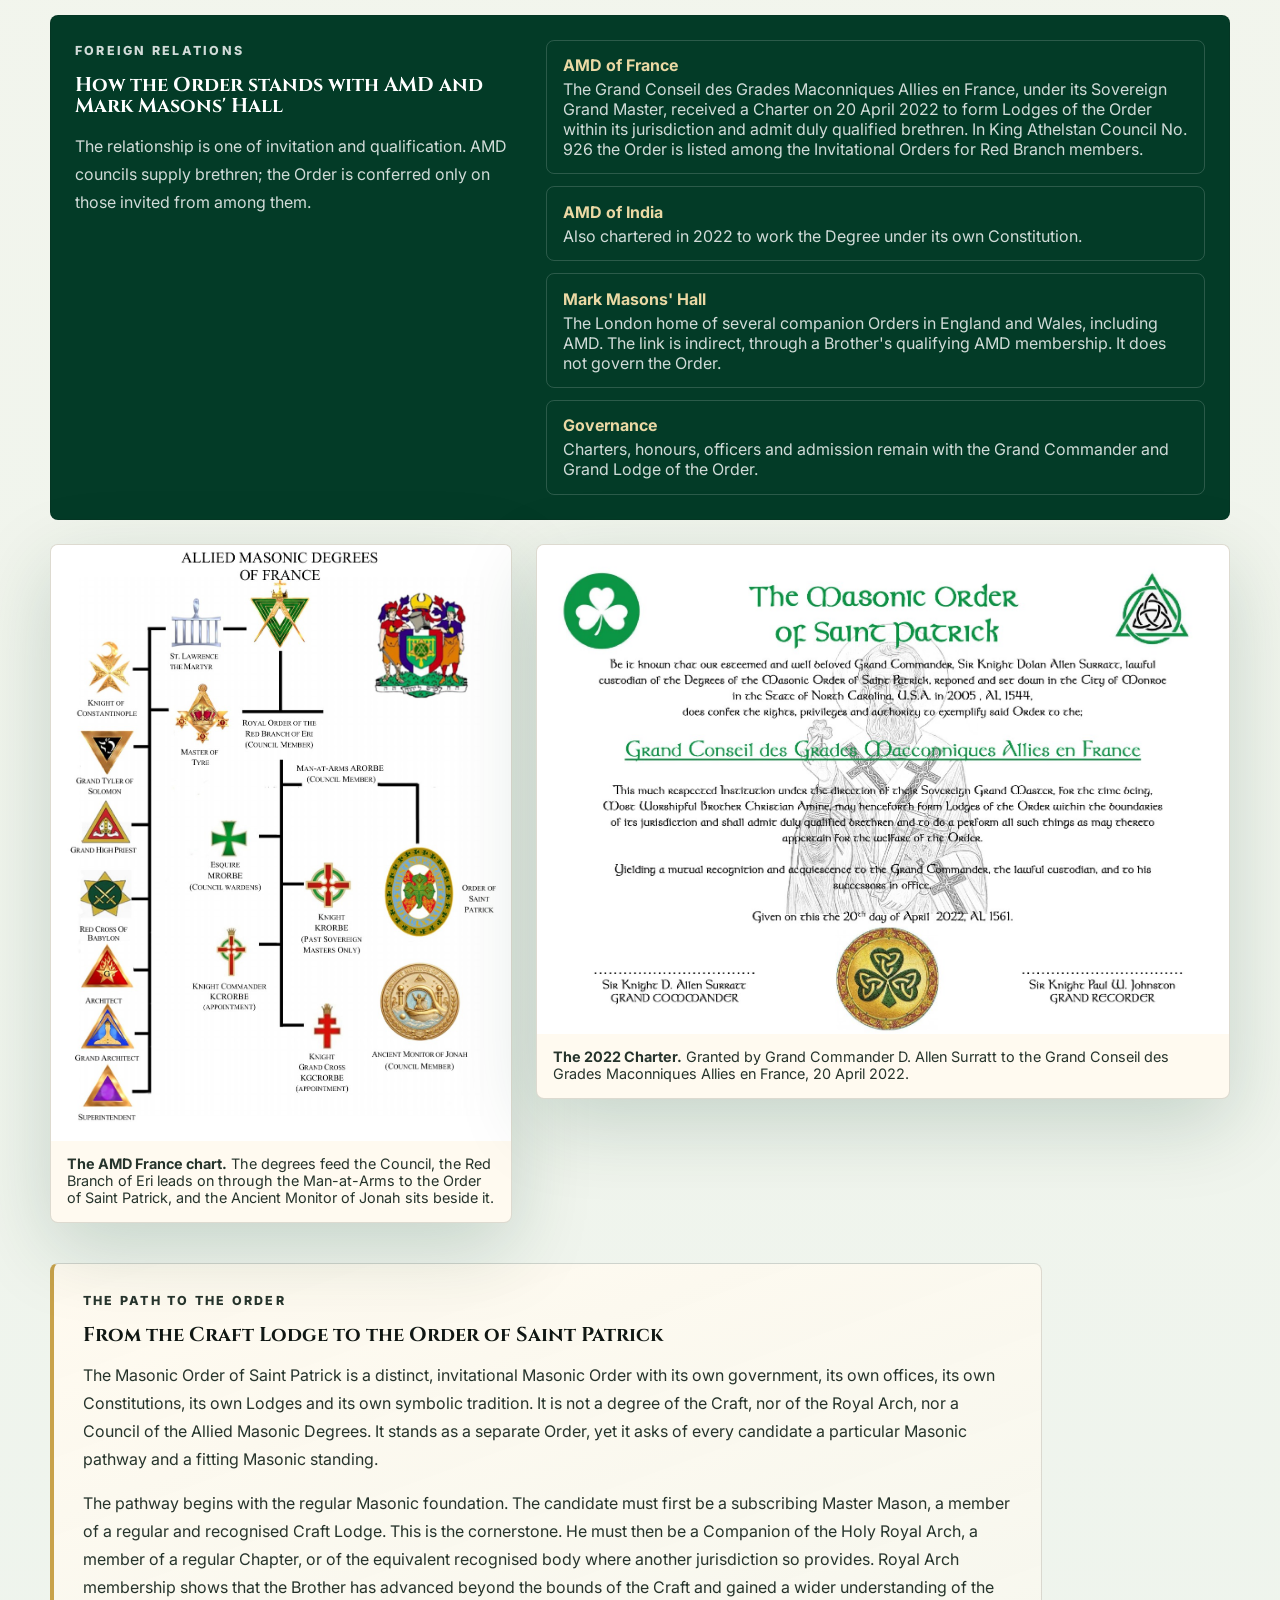
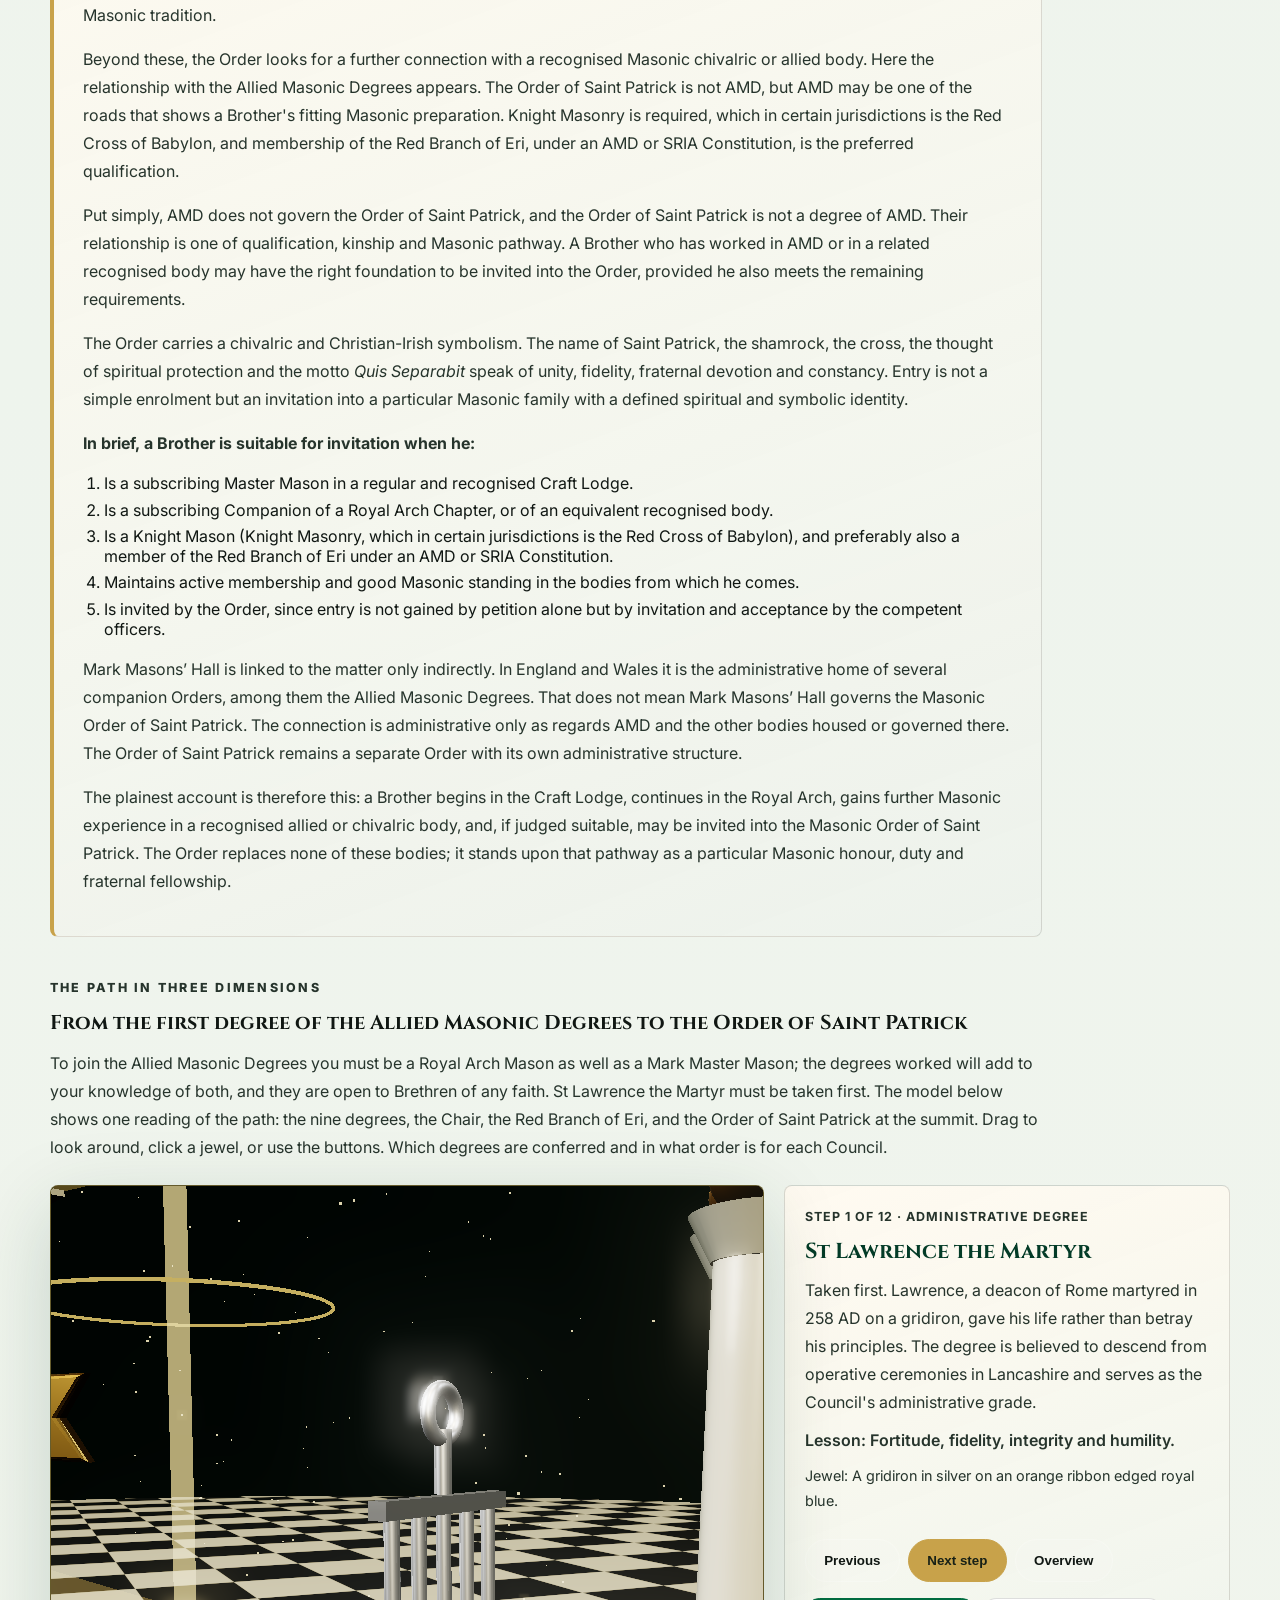
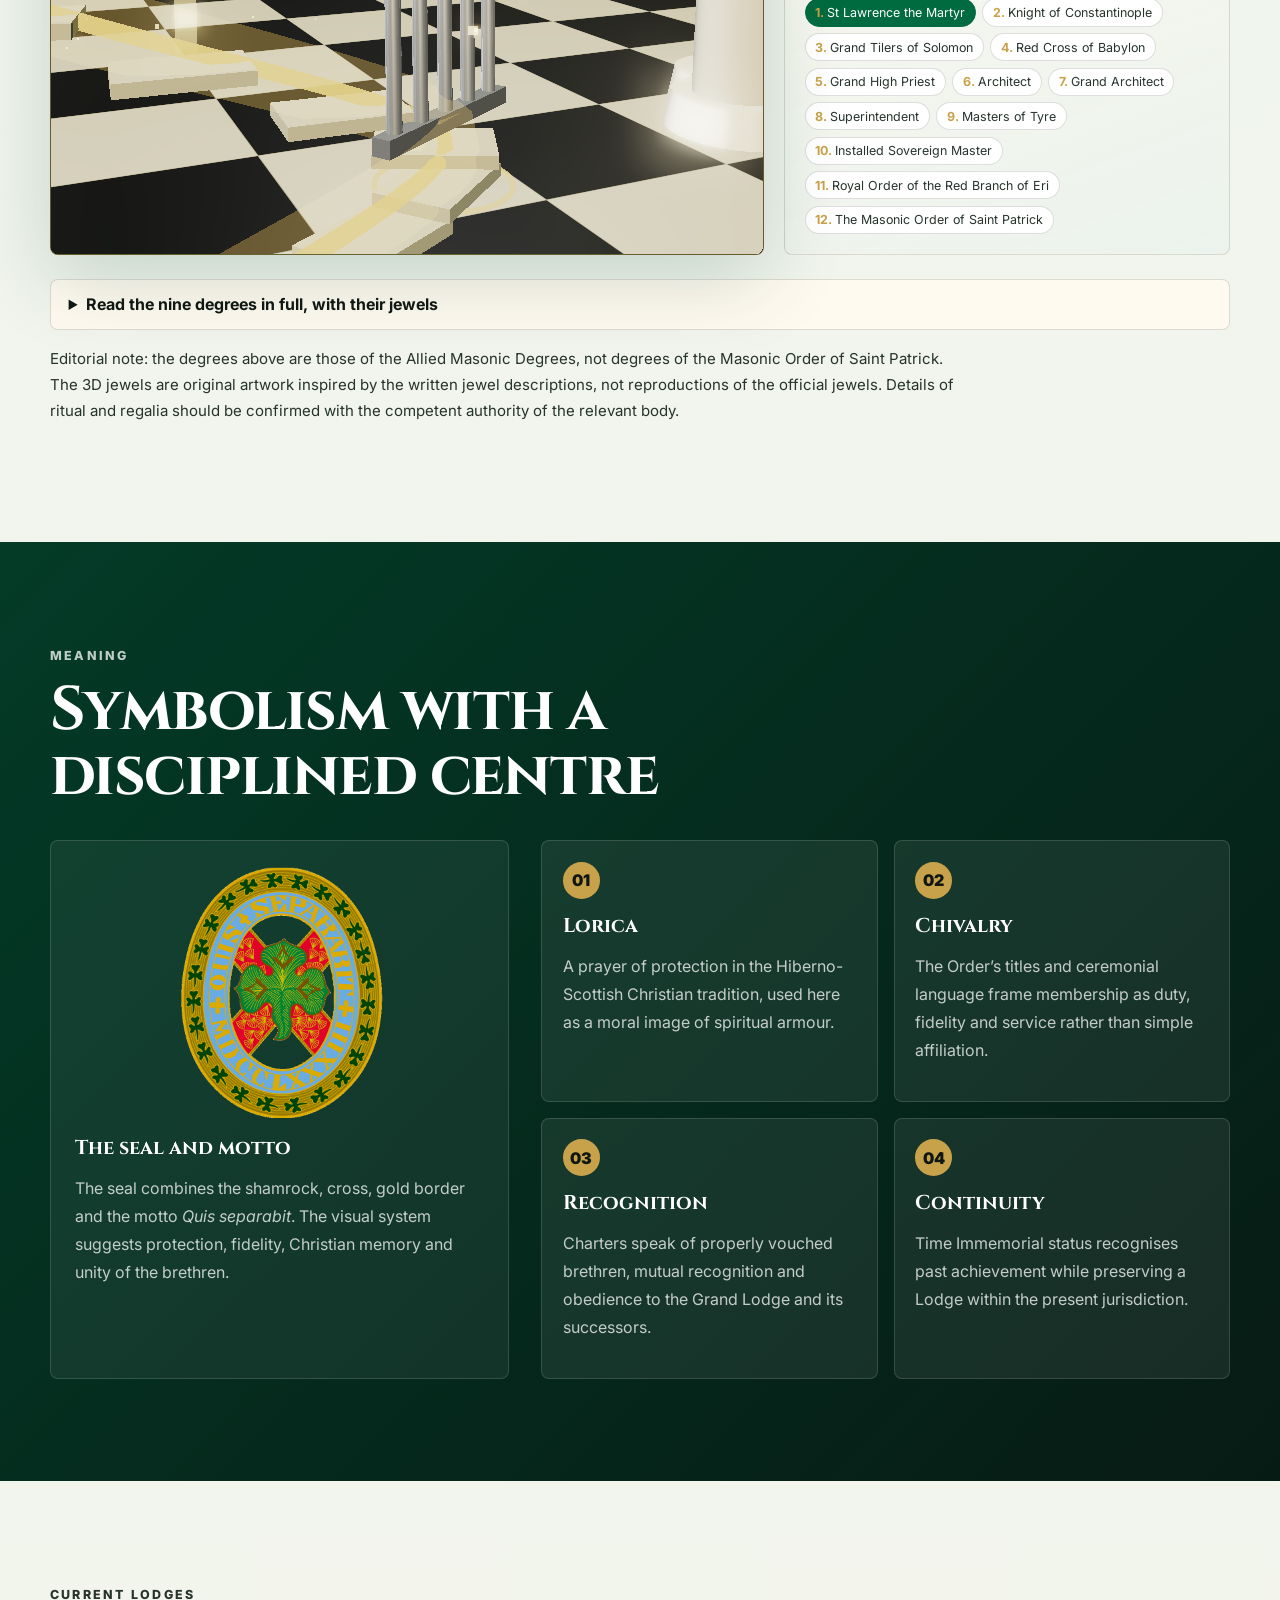
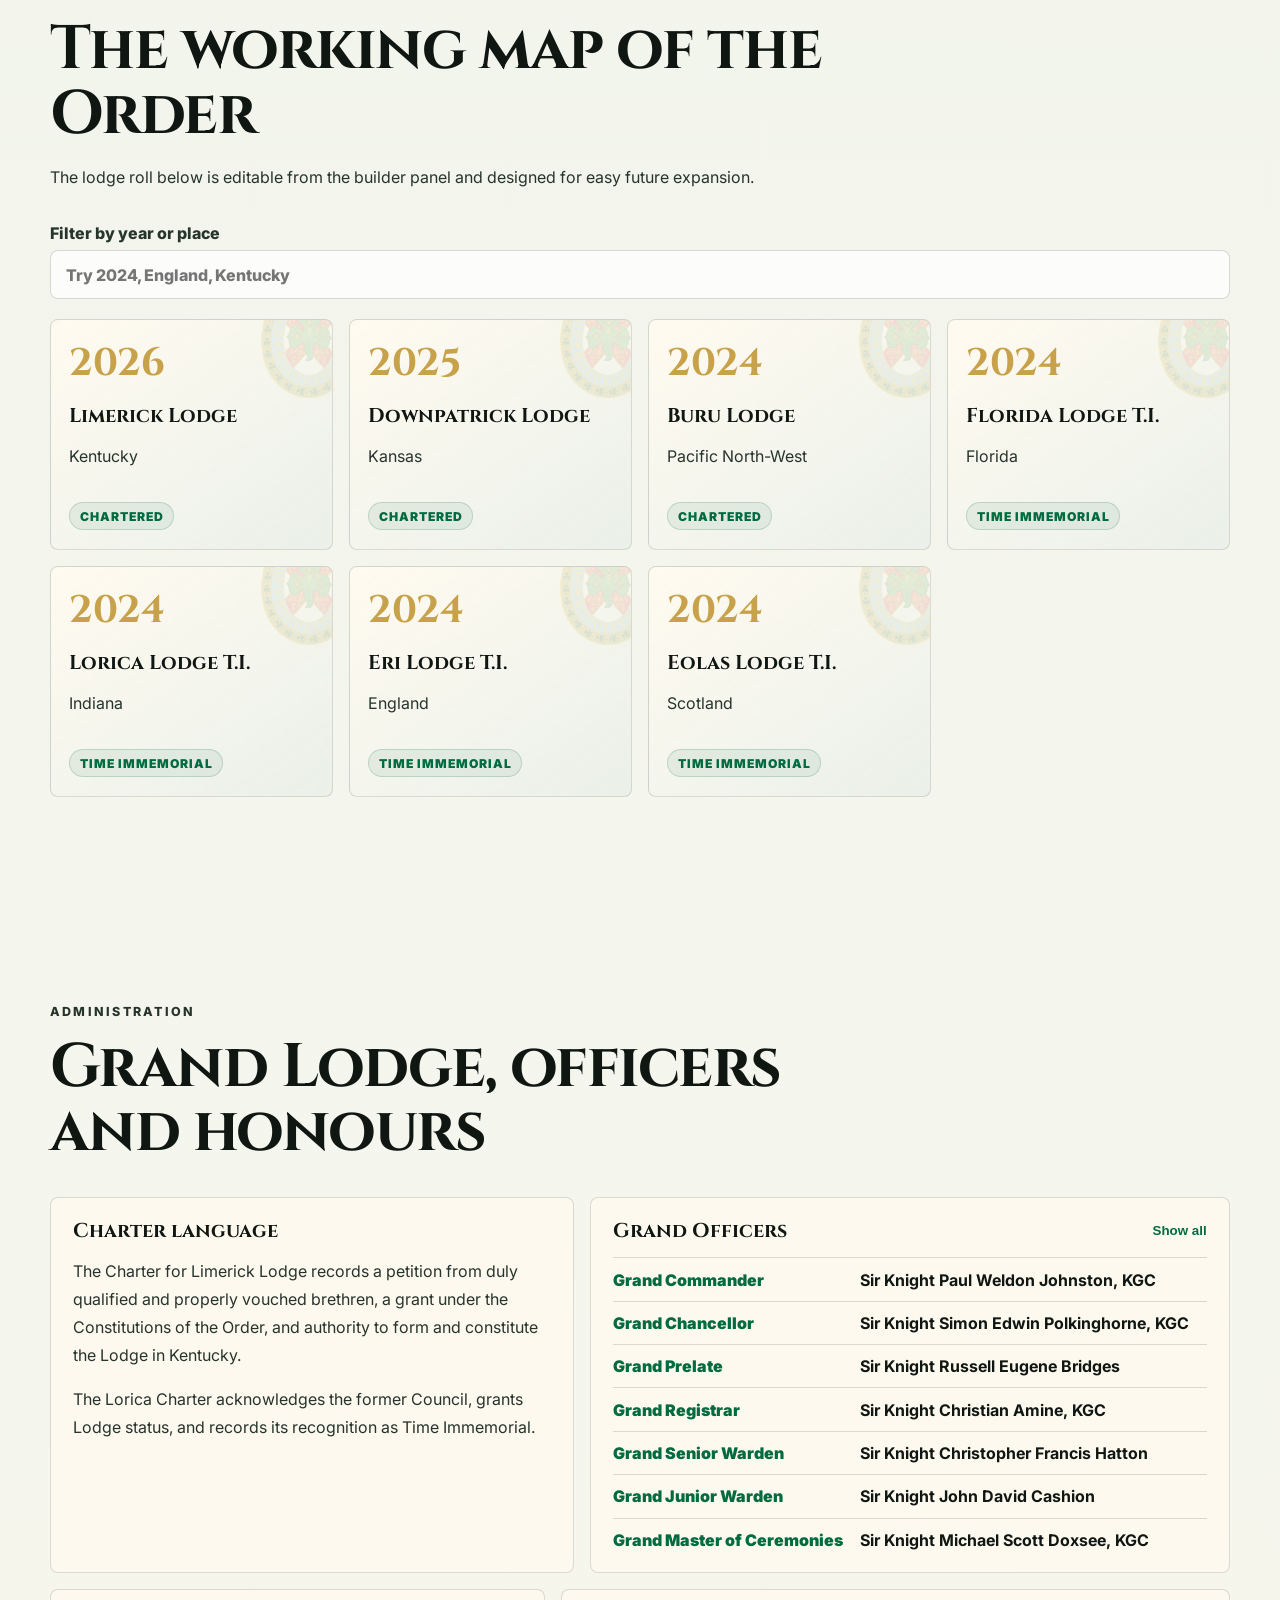
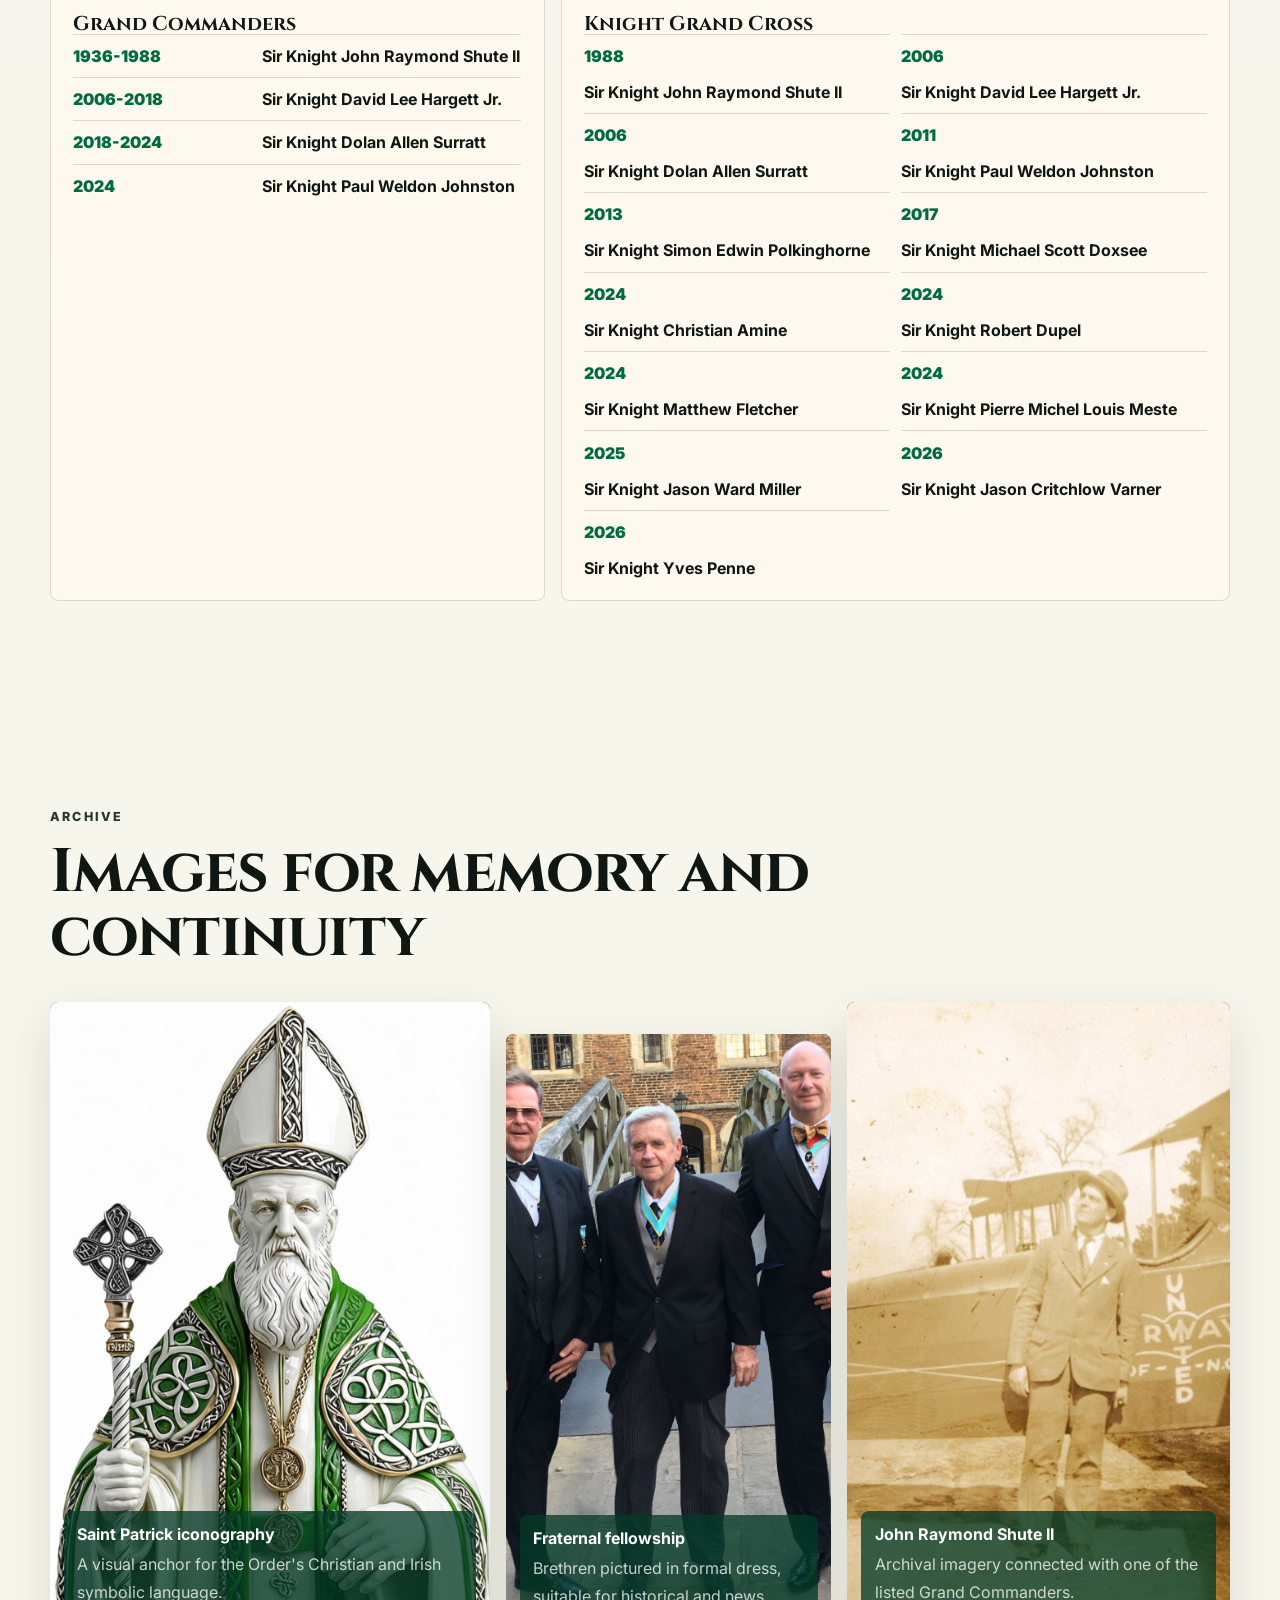
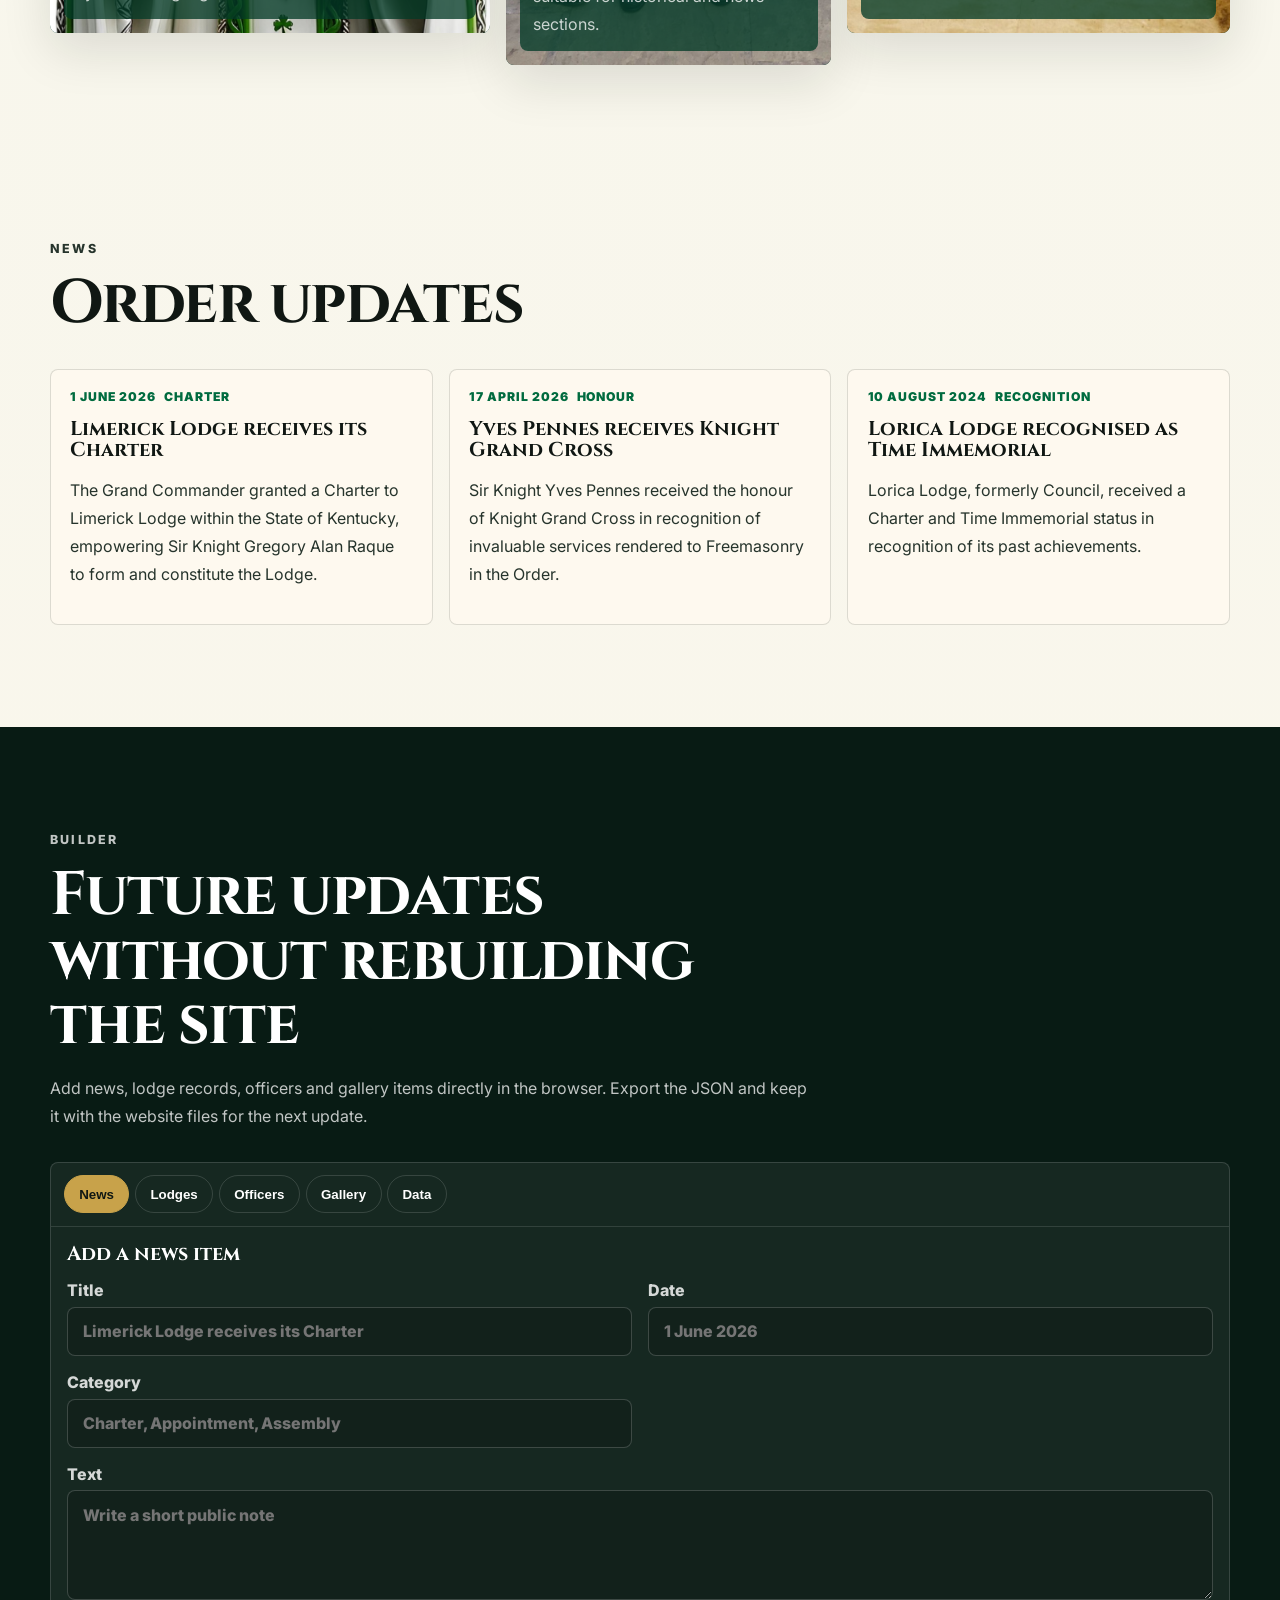
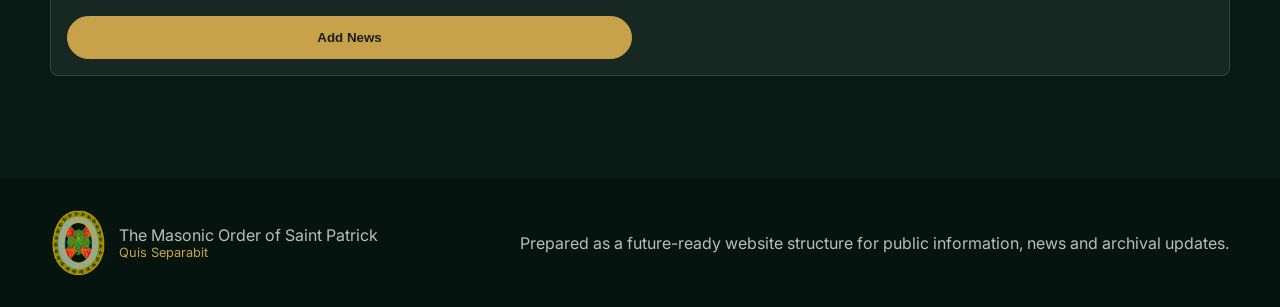
==== commit 1871d50a: "Replace Greek guide with English text using Masonic terminology Co-Authored-By: Claude Sonnet 5.5 <n" ====
--- a/index.html
+++ b/index.html
@@ -324,65 +324,65 @@
           </figure>
         </div>
 
-        <article class="greek-guide" lang="el">
-          <p class="eyebrow">Στα Ελληνικά</p>
-          <h3>Η Πορεία Προς την Τάξη</h3>
-          <p>
-            Η Masonic Order of Saint Patrick είναι μία ιδιαίτερη και προσκλητή τεκτονική Τάξη, με δική της
-            διοίκηση, δικά της αξιώματα, δικούς της Καταστατικούς Κανόνες, δικές της Στοές και δική της
-            συμβολική παράδοση. Δεν αποτελεί βαθμό του Craft, ούτε βαθμό του Royal Arch, ούτε Συμβούλιο των
-            Allied Masonic Degrees. Είναι ξεχωριστή Τάξη, η οποία όμως δέχεται ως προϋπόθεση συγκεκριμένη
-            τεκτονική πορεία και κατάλληλη προηγούμενη ιδιότητα.
-          </p>
-          <p>
-            Η πορεία προς την Τάξη αρχίζει από την κανονική τεκτονική βάση. Ο υποψήφιος πρέπει πρώτα να είναι
-            εν ενεργεία Διδάσκαλος Τέκτων, μέλος κανονικής και αναγνωρισμένης Συμβολικής Στοάς. Αυτό είναι το
-            θεμέλιο. Στη συνέχεια απαιτείται να είναι μέλος του Royal Arch, ή αντίστοιχου αναγνωρισμένου
-            σώματος όπου αυτό ισχύει σε άλλη δικαιοδοσία. Η Royal Arch ιδιότητα δείχνει ότι ο αδελφός έχει
-            προχωρήσει πέρα από τα βασικά όρια της Συμβολικής Τεκτονικής εργασίας και έχει αποκτήσει ευρύτερη
-            κατανόηση της τεκτονικής παράδοσης.
-          </p>
-          <p>
-            Πέραν αυτών, η Τάξη ζητά από τον υποψήφιο να έχει και μία επιπλέον σχέση με αναγνωρισμένο
-            τεκτονικό ιπποτικό ή allied σώμα. Εδώ εμφανίζεται η σχέση με τα Allied Masonic Degrees, δηλαδή το
-            AMD. Η Order of Saint Patrick δεν είναι AMD, αλλά το AMD μπορεί να αποτελέσει μία από τις οδούς
-            που δείχνουν την κατάλληλη τεκτονική προετοιμασία του αδελφού. Ιδίως η σχέση με το Red Branch of
-            Eri, όταν αυτό βρίσκεται υπό AMD ή SRIA Constitution, είναι η προτιμώμενη προϋπόθεση.
-          </p>
-          <p>
-            Με απλά λόγια: το AMD δεν διοικεί την Order of Saint Patrick και η Order of Saint Patrick δεν
-            είναι βαθμός του AMD. Η σχέση τους είναι σχέση προϋπόθεσης, συγγένειας και τεκτονικής πορείας.
-            Ένας αδελφός που έχει εργασθεί σε AMD ή σε σχετικό αναγνωρισμένο σώμα μπορεί να έχει την κατάλληλη
-            βάση για να προσκληθεί στην Τάξη, εφόσον πληροί και τις λοιπές προϋποθέσεις.
-          </p>
-          <p>
-            Η Τάξη έχει ιπποτικό και χριστιανικό-ιρλανδικό συμβολισμό. Το όνομα του Αγίου Πατρικίου, το
-            τριφύλλι, ο σταυρός, η έννοια της πνευματικής προστασίας και το σύνθημα Quis Separabit εκφράζουν
-            ενότητα, πίστη, αδελφική αφοσίωση και σταθερότητα. Η είσοδος στην Τάξη δεν είναι απλή εγγραφή,
-            αλλά πρόσκληση σε μία ιδιαίτερη τεκτονική οικογένεια με συγκεκριμένη πνευματική και συμβολική
-            ταυτότητα.
-          </p>
-          <p><strong>Συνοπτικά, για να θεωρηθεί κάποιος κατάλληλος προς πρόσκληση πρέπει:</strong></p>
+        <article class="path-guide">
+          <p class="eyebrow">The Path to the Order</p>
+          <h3>From the Craft Lodge to the Order of Saint Patrick</h3>
+          <p>
+            The Masonic Order of Saint Patrick is a distinct, invitational Masonic Order with its own
+            government, its own offices, its own Constitutions, its own Lodges and its own symbolic
+            tradition. It is not a degree of the Craft, nor of the Royal Arch, nor a Council of the
+            Allied Masonic Degrees. It stands as a separate Order, yet it asks of every candidate a
+            particular Masonic pathway and a fitting Masonic standing.
+          </p>
+          <p>
+            The pathway begins with the regular Masonic foundation. The candidate must first be a
+            subscribing Master Mason, a member of a regular and recognised Craft Lodge. This is the
+            cornerstone. He must then be a Companion of the Holy Royal Arch, a member of a regular
+            Chapter, or of the equivalent recognised body where another jurisdiction so provides. Royal
+            Arch membership shows that the Brother has advanced beyond the bounds of the Craft and gained
+            a wider understanding of the Masonic tradition.
+          </p>
+          <p>
+            Beyond these, the Order looks for a further connection with a recognised Masonic chivalric
+            or allied body. Here the relationship with the Allied Masonic Degrees appears. The Order of
+            Saint Patrick is not AMD, but AMD may be one of the roads that shows a Brother's fitting
+            Masonic preparation. Knight Masonry is required, which in certain jurisdictions is the Red
+            Cross of Babylon, and membership of the Red Branch of Eri, under an AMD or SRIA Constitution,
+            is the preferred qualification.
+          </p>
+          <p>
+            Put simply, AMD does not govern the Order of Saint Patrick, and the Order of Saint Patrick is
+            not a degree of AMD. Their relationship is one of qualification, kinship and Masonic pathway.
+            A Brother who has worked in AMD or in a related recognised body may have the right foundation
+            to be invited into the Order, provided he also meets the remaining requirements.
+          </p>
+          <p>
+            The Order carries a chivalric and Christian-Irish symbolism. The name of Saint Patrick, the
+            shamrock, the cross, the thought of spiritual protection and the motto <em>Quis Separabit</em>
+            speak of unity, fidelity, fraternal devotion and constancy. Entry is not a simple enrolment but
+            an invitation into a particular Masonic family with a defined spiritual and symbolic identity.
+          </p>
+          <p><strong>In brief, a Brother is suitable for invitation when he:</strong></p>
           <ol>
-            <li>Να είναι εν ενεργεία Διδάσκαλος Τέκτων σε κανονική και αναγνωρισμένη Συμβολική Στοά.</li>
-            <li>Να είναι μέλος Royal Arch Chapter ή αντίστοιχου αναγνωρισμένου σώματος.</li>
-            <li>Να είναι Knight Mason (Knight Masonry, που σε ορισμένες δικαιοδοσίες είναι το Red Cross of Babylon). Προτιμάται επιπλέον το Red Branch of Eri υπό AMD ή SRIA Constitution.</li>
-            <li>Να διατηρεί ενεργή και καλή τεκτονική υπόσταση στα σώματα από τα οποία προέρχεται.</li>
-            <li>Να προσκληθεί από την Τάξη, διότι η είσοδος δεν γίνεται αυτομάτως με αίτηση αλλά με πρόσκληση και αποδοχή από τα αρμόδια όργανα.</li>
+            <li>Is a subscribing Master Mason in a regular and recognised Craft Lodge.</li>
+            <li>Is a subscribing Companion of a Royal Arch Chapter, or of an equivalent recognised body.</li>
+            <li>Is a Knight Mason (Knight Masonry, which in certain jurisdictions is the Red Cross of Babylon), and preferably also a member of the Red Branch of Eri under an AMD or SRIA Constitution.</li>
+            <li>Maintains active membership and good Masonic standing in the bodies from which he comes.</li>
+            <li>Is invited by the Order, since entry is not gained by petition alone but by invitation and acceptance by the competent officers.</li>
           </ol>
           <p>
-            Το Mark Masons&rsquo; Hall συνδέεται έμμεσα με το θέμα επειδή στην Αγγλία και Ουαλία αποτελεί
-            διοικητικό κέντρο πολλών companion Orders, μεταξύ των οποίων και τα Allied Masonic Degrees. Αυτό
-            όμως δεν σημαίνει ότι το Mark Masons&rsquo; Hall διοικεί την Masonic Order of Saint Patrick. Η
-            σχέση είναι διοικητική μόνο ως προς το AMD και άλλα σώματα που στεγάζονται ή διοικούνται από εκεί.
-            Η Order of Saint Patrick παραμένει χωριστή Τάξη, με δική της διοικητική δομή.
-          </p>
-          <p>
-            Έτσι, η πιο απλή εξήγηση είναι η εξής: ο αδελφός ξεκινά από τη Συμβολική Στοά, συνεχίζει με το
-            Royal Arch, αποκτά περαιτέρω τεκτονική εμπειρία σε αναγνωρισμένο allied ή ιπποτικό σώμα, και
-            εφόσον κριθεί κατάλληλος μπορεί να προσκληθεί στην Masonic Order of Saint Patrick. Η Τάξη δεν
-            αντικαθιστά κανένα από αυτά τα σώματα· στέκεται πάνω σε αυτή την πορεία ως ιδιαίτερη τεκτονική
-            τιμή, ευθύνη και αδελφική ένταξη.
+            Mark Masons&rsquo; Hall is linked to the matter only indirectly. In England and Wales it is the
+            administrative home of several companion Orders, among them the Allied Masonic Degrees. That
+            does not mean Mark Masons&rsquo; Hall governs the Masonic Order of Saint Patrick. The connection
+            is administrative only as regards AMD and the other bodies housed or governed there. The Order
+            of Saint Patrick remains a separate Order with its own administrative structure.
+          </p>
+          <p>
+            The plainest account is therefore this: a Brother begins in the Craft Lodge, continues in the
+            Royal Arch, gains further Masonic experience in a recognised allied or chivalric body, and, if
+            judged suitable, may be invited into the Masonic Order of Saint Patrick. The Order replaces
+            none of these bodies; it stands upon that pathway as a particular Masonic honour, duty and
+            fraternal fellowship.
           </p>
         </article>
 
--- a/styles.css
+++ b/styles.css
@@ -1327,7 +1327,7 @@
   }
 }
 
-.greek-guide {
+.path-guide {
   max-width: 62rem;
   margin: 2.5rem 0 0;
   padding: 1.6rem 1.8rem;
@@ -1337,14 +1337,14 @@
   background: linear-gradient(160deg, rgba(255, 250, 240, 0.96), rgba(235, 242, 236, 0.88)), var(--paper);
 }
 
-.greek-guide h3 {
+.path-guide h3 {
   margin-top: 0;
 }
 
-.greek-guide ol {
+.path-guide ol {
   padding-left: 1.3rem;
 }
 
-.greek-guide li {
+.path-guide li {
   margin-bottom: 0.4rem;
 }
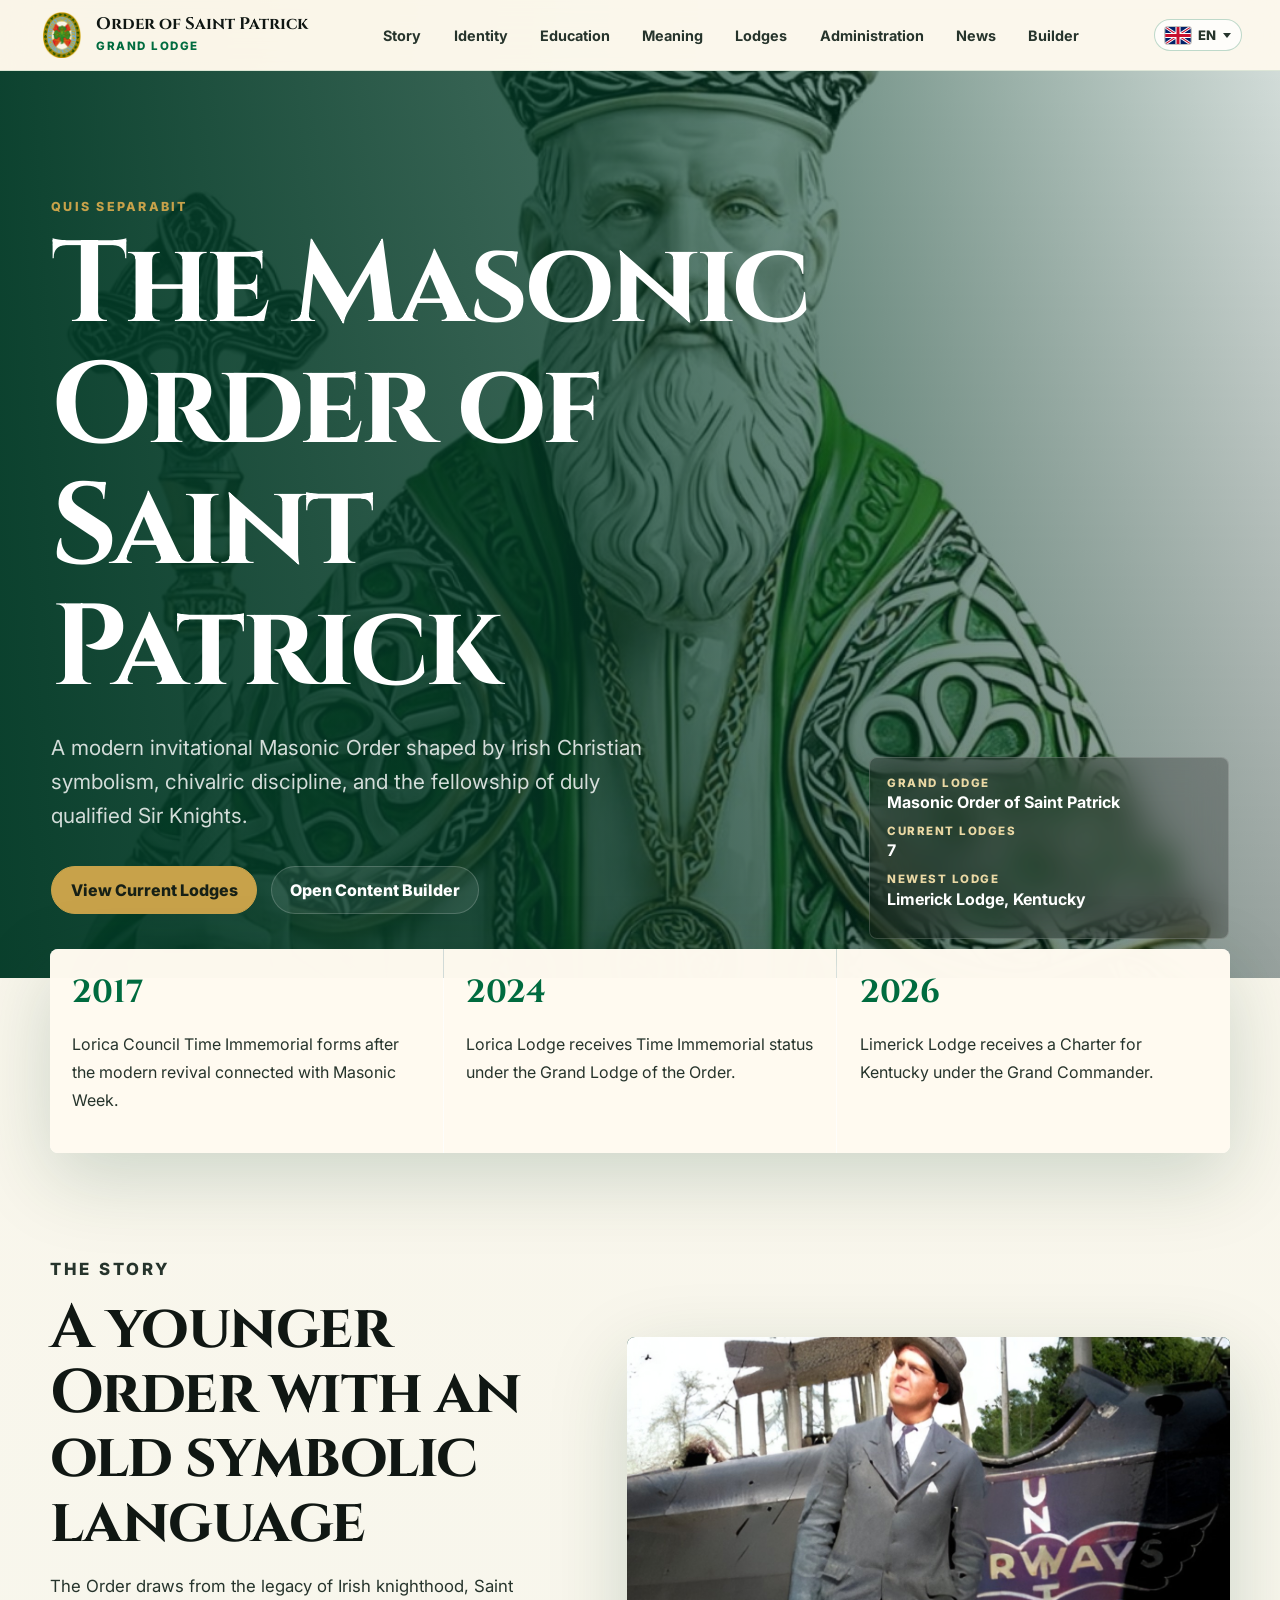
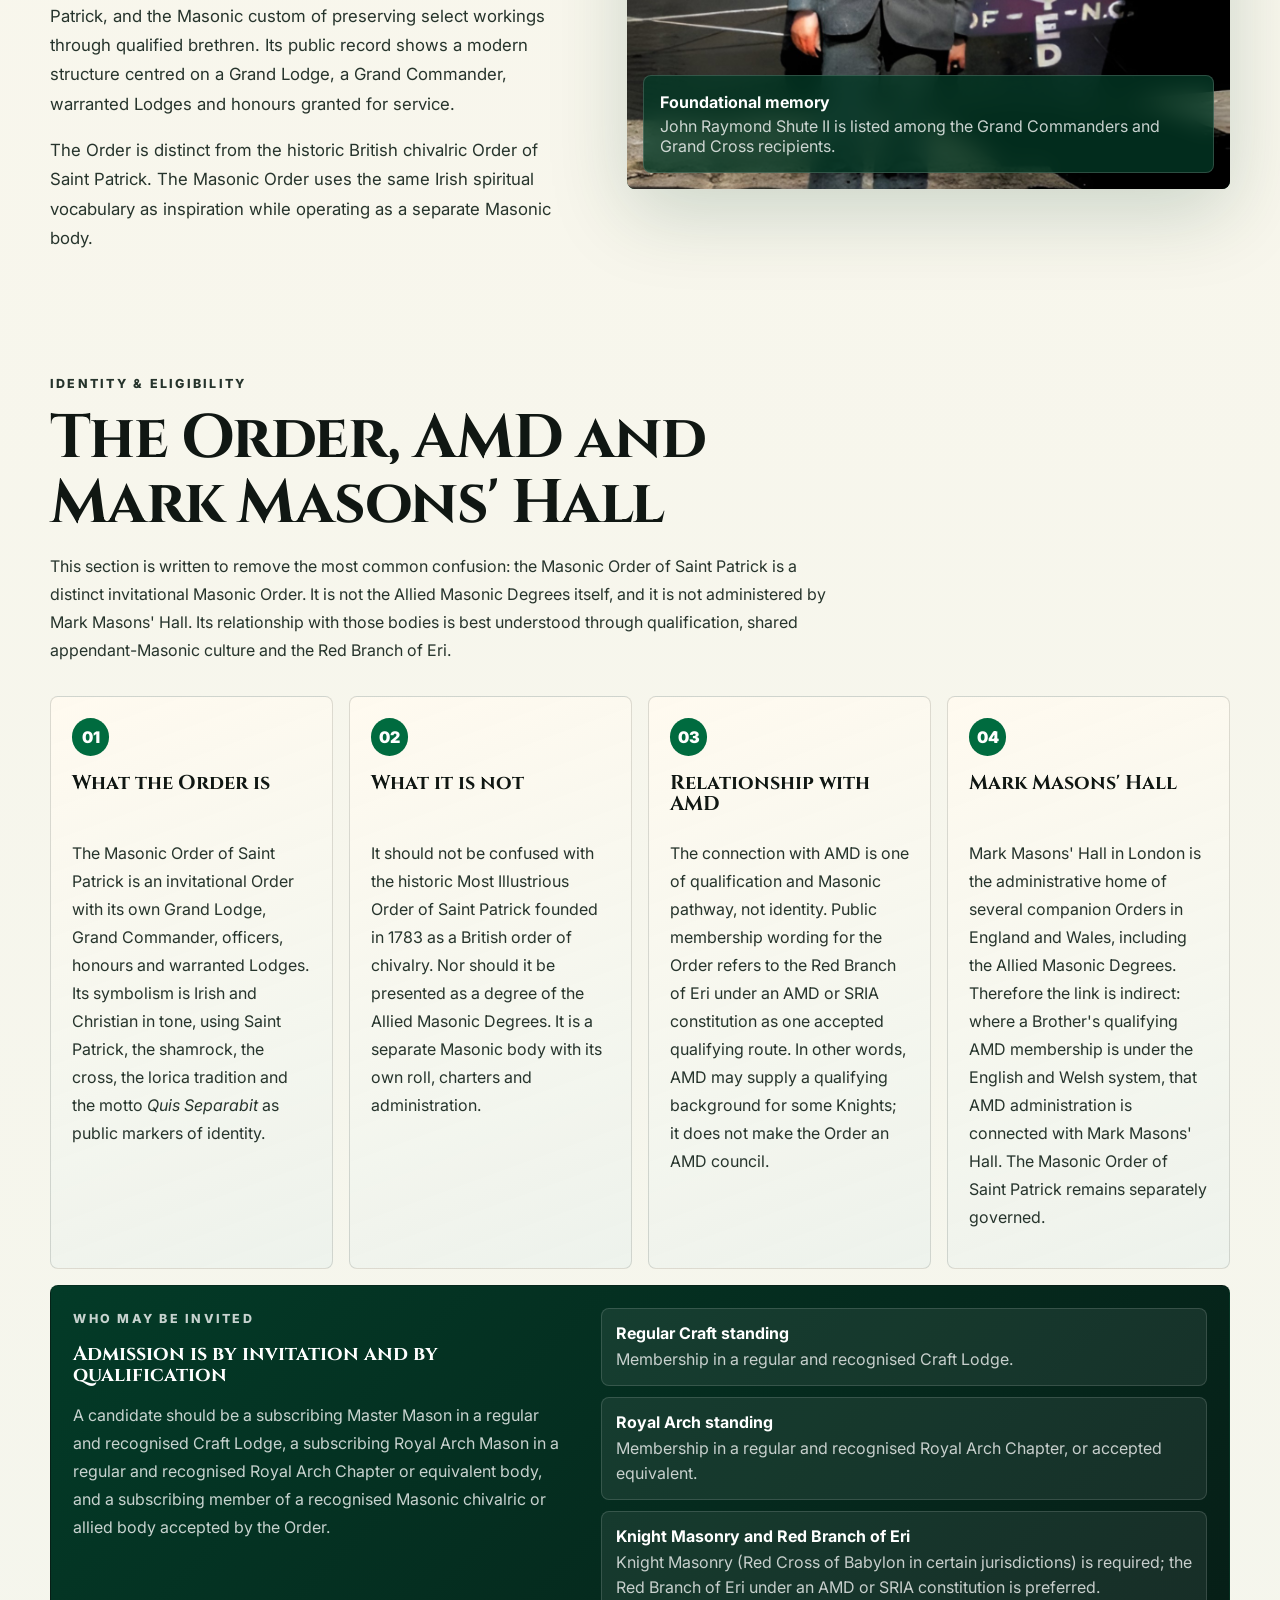
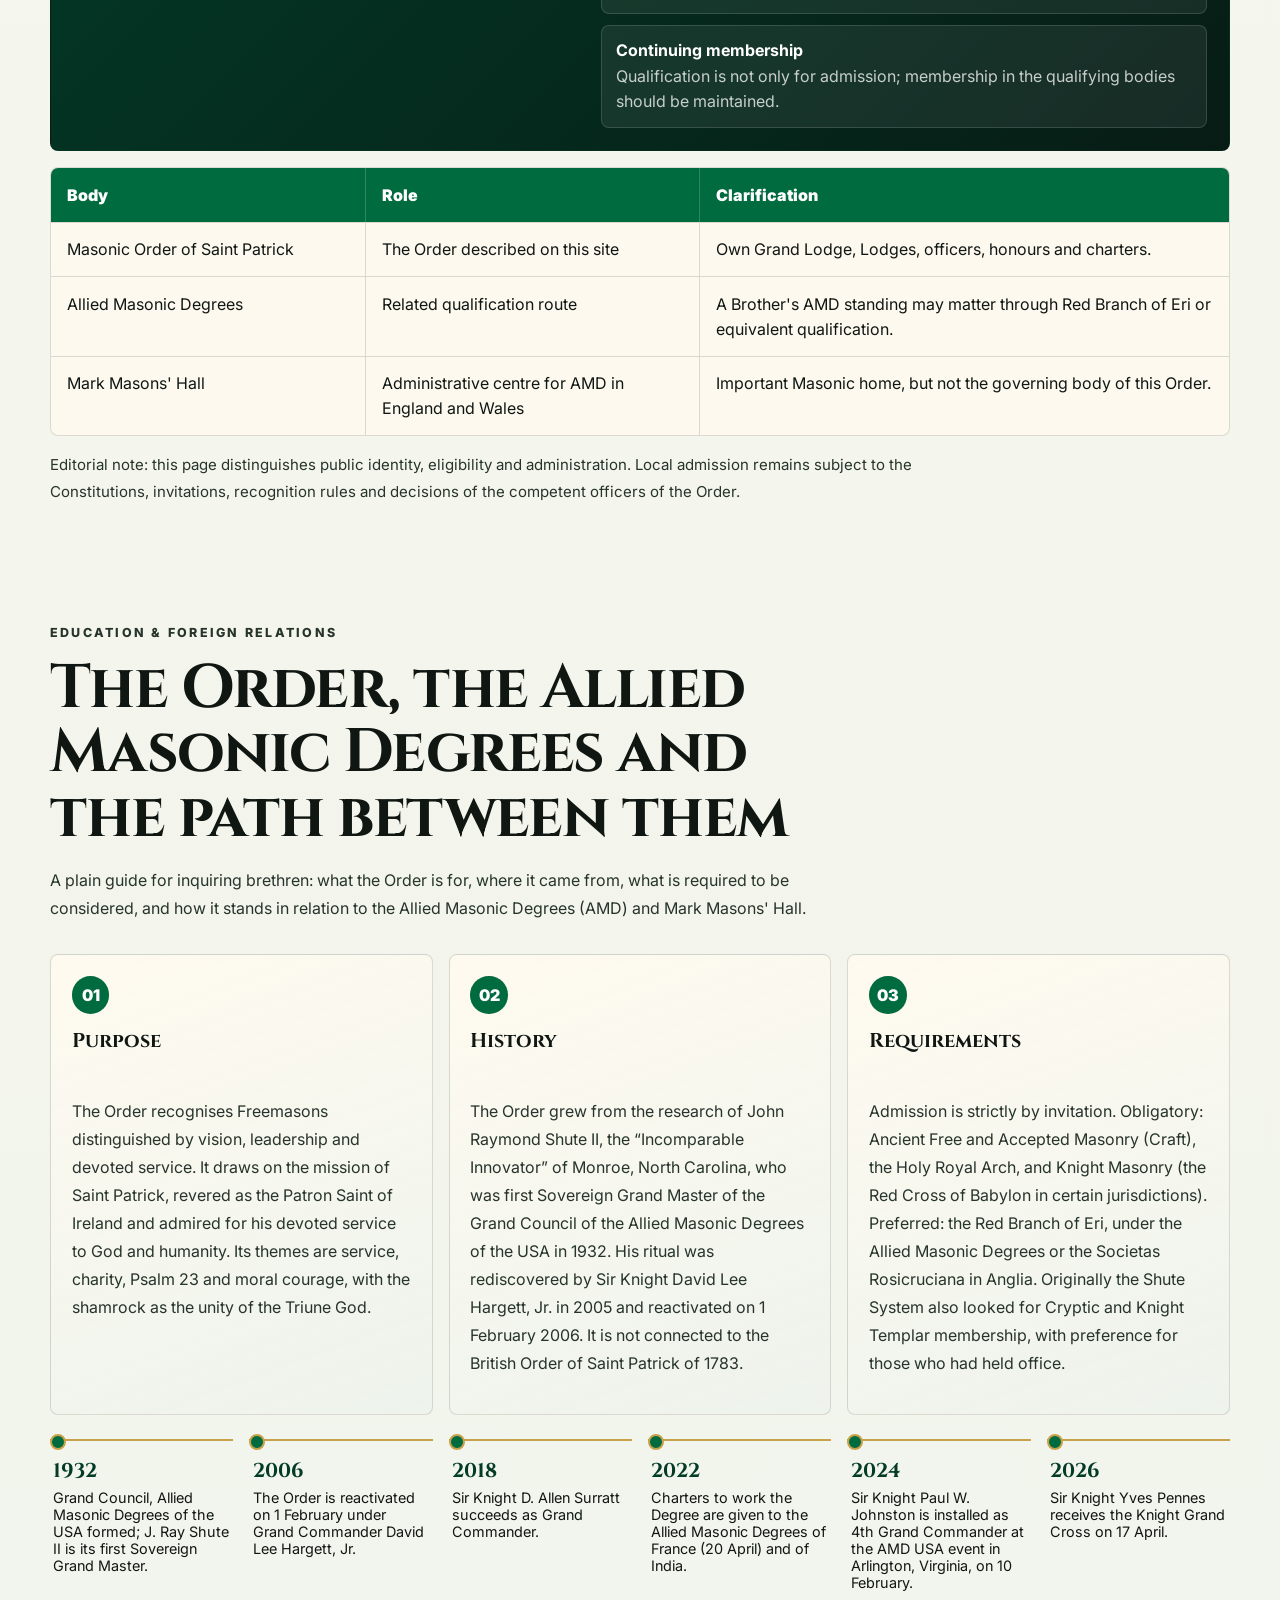
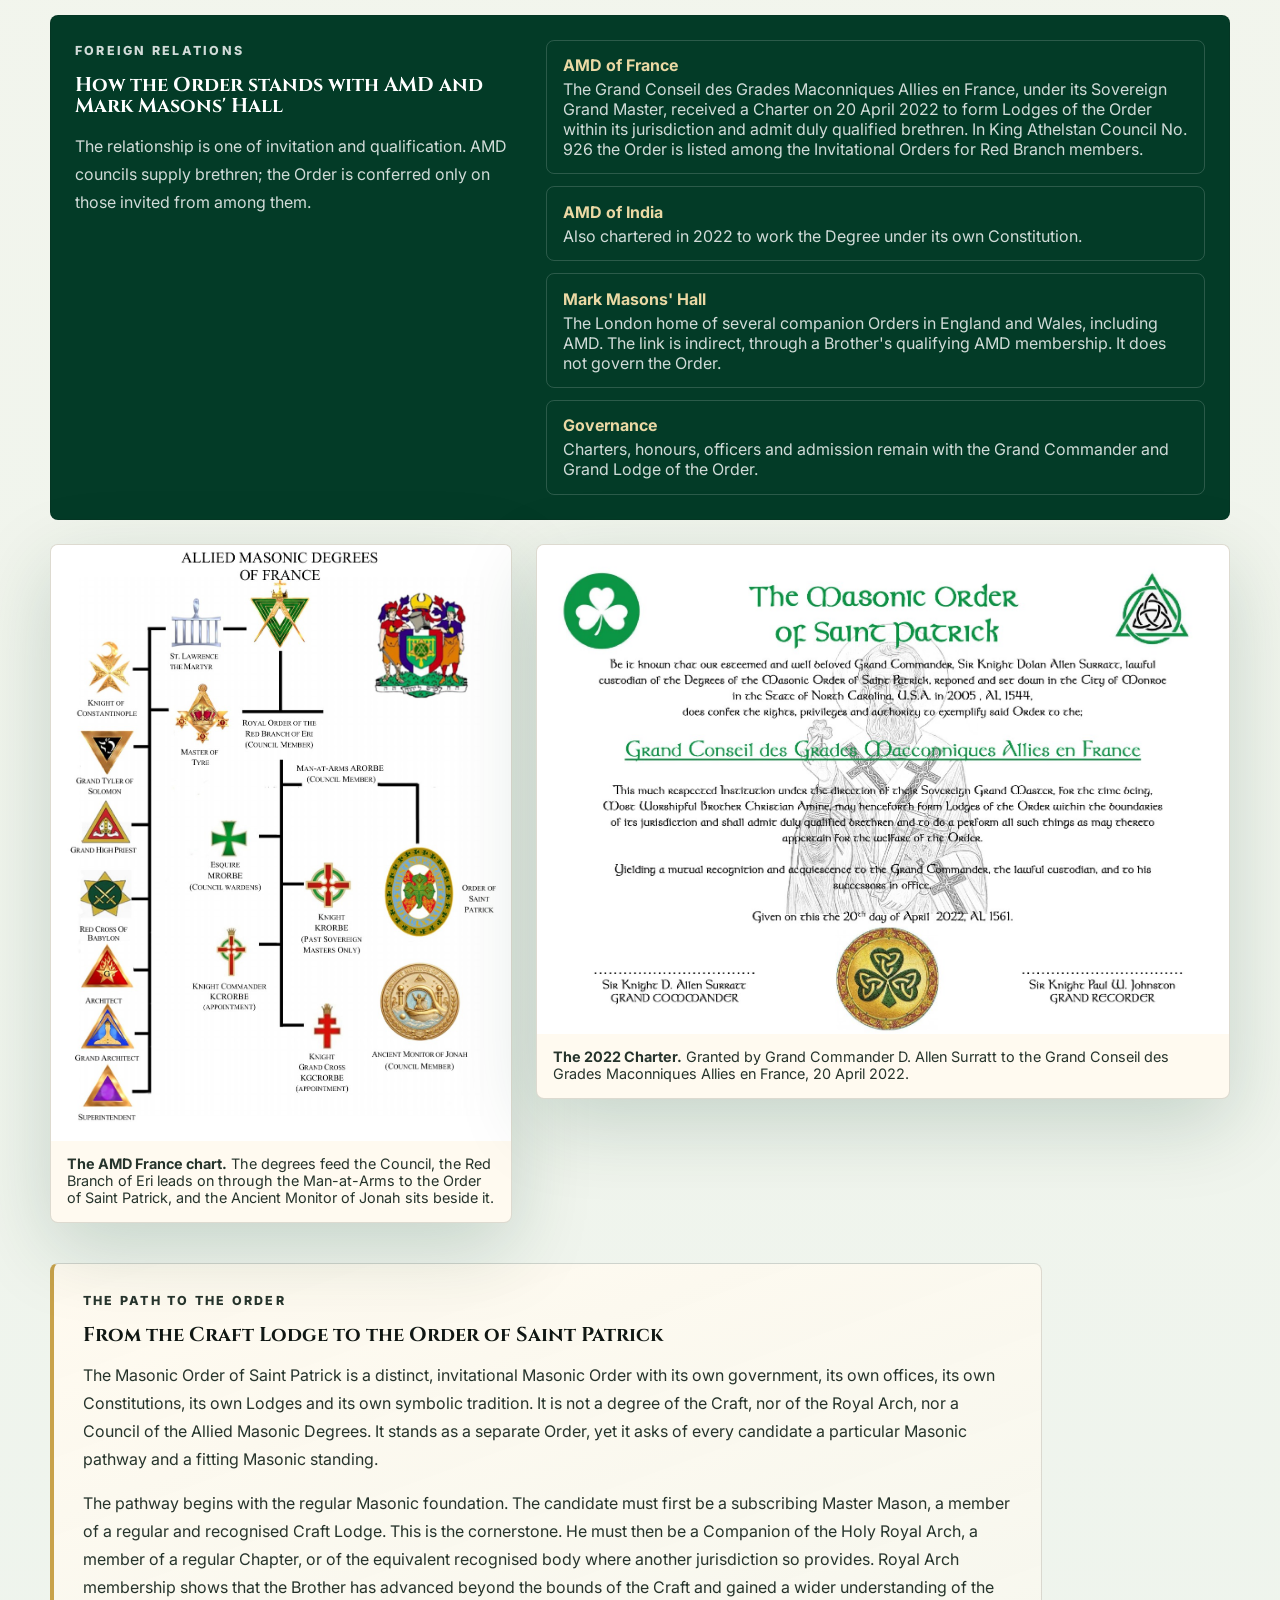
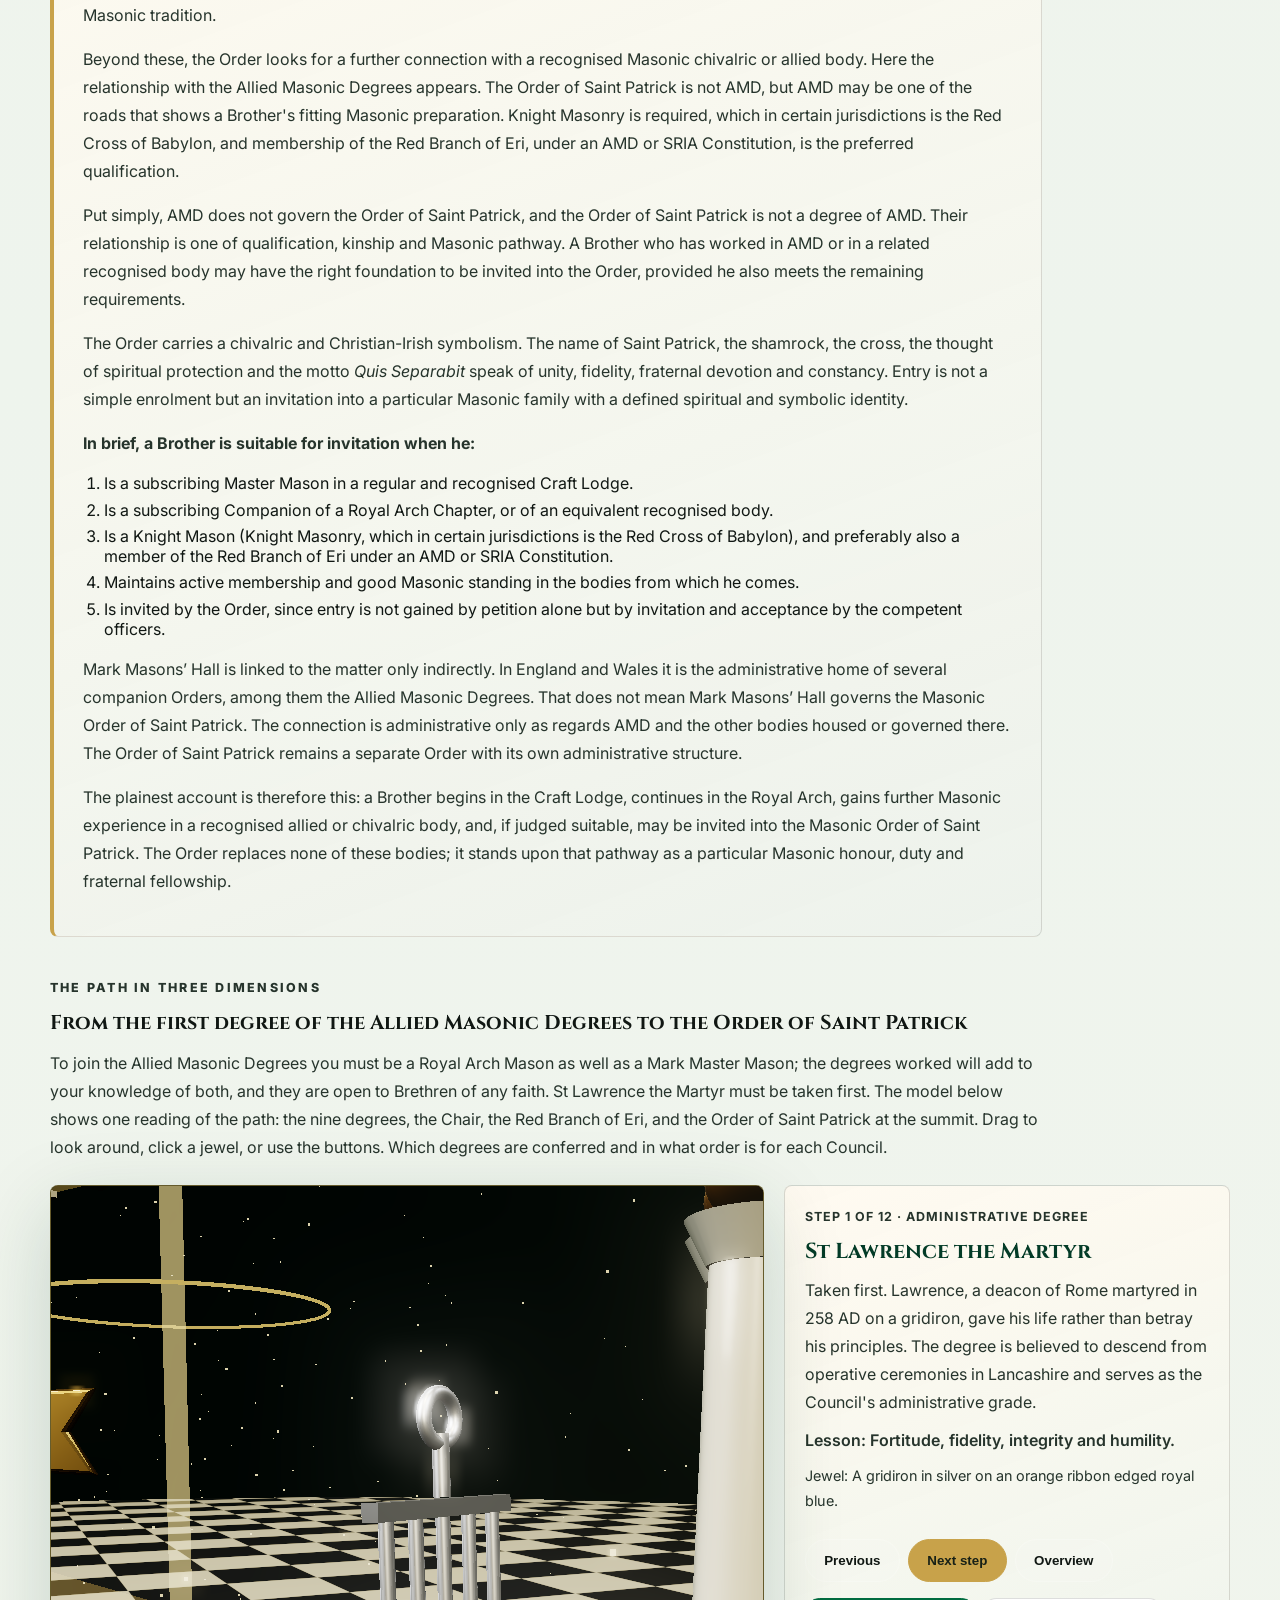
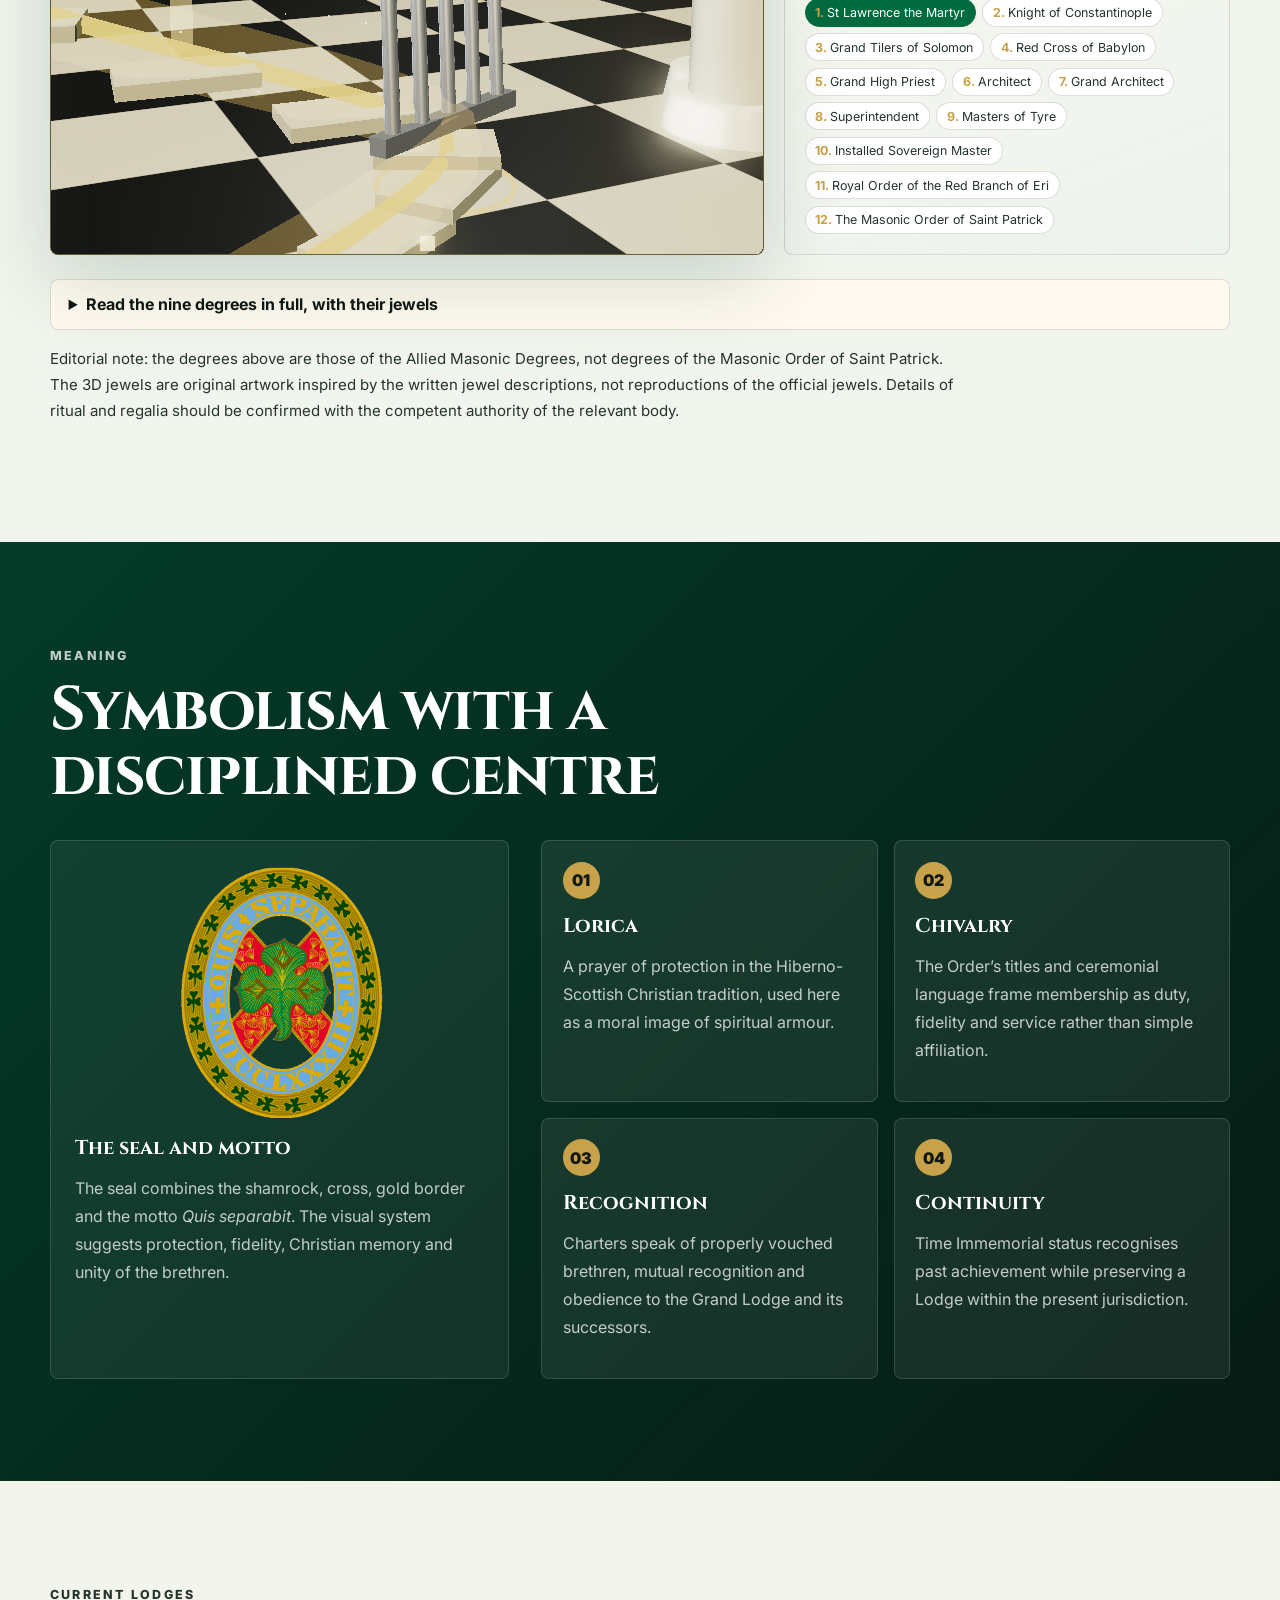
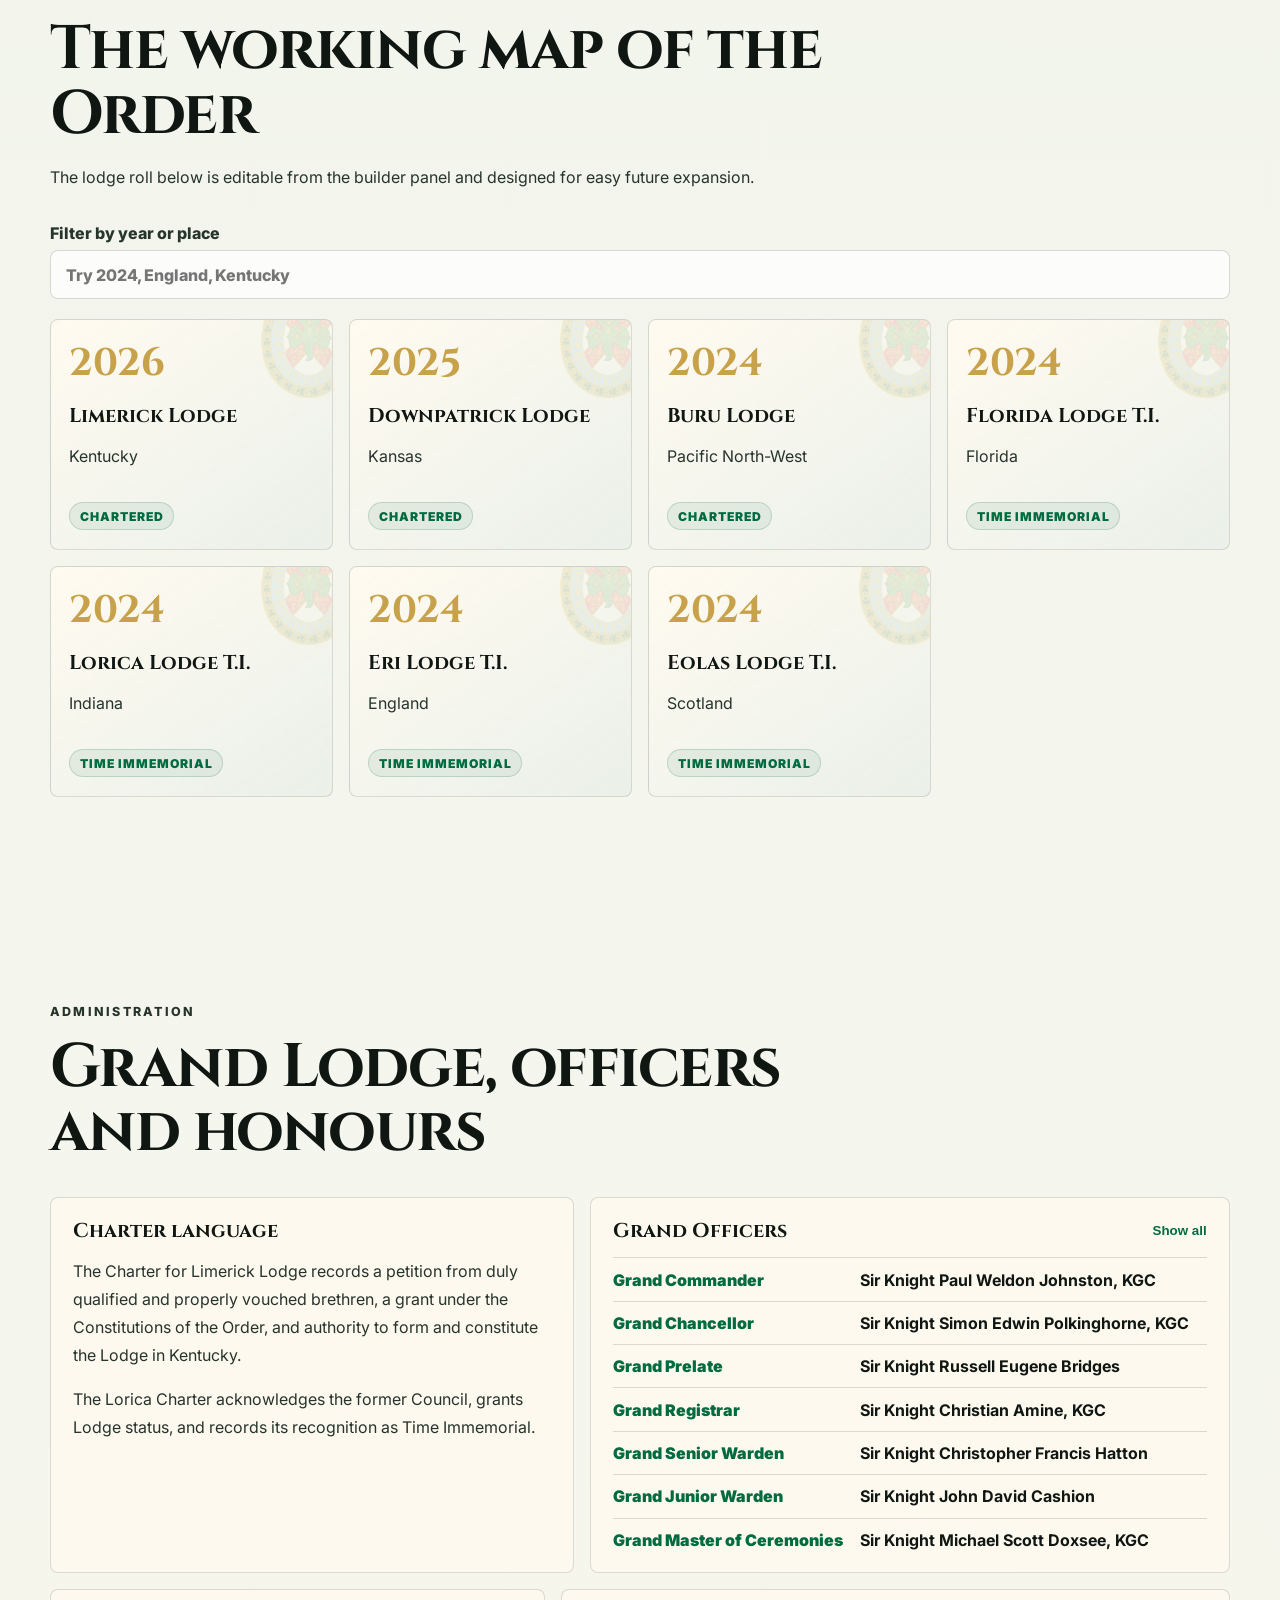
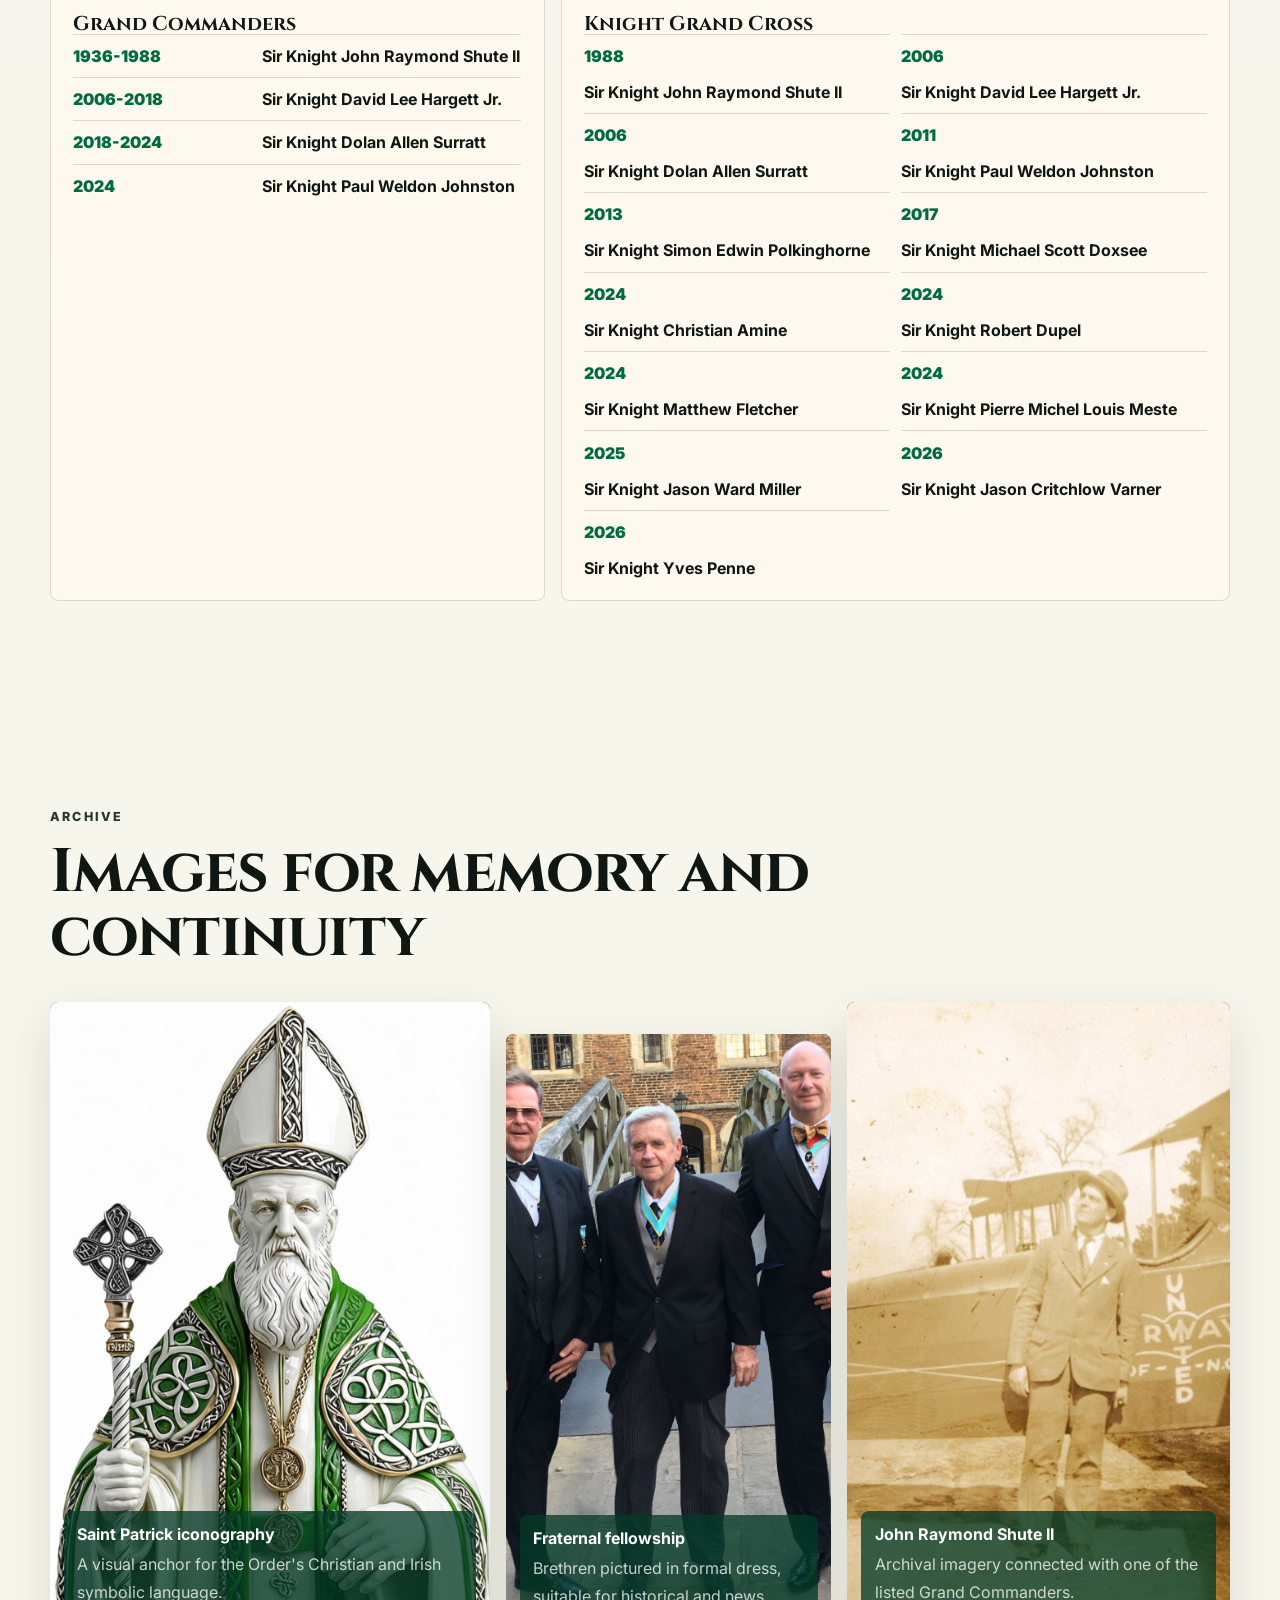
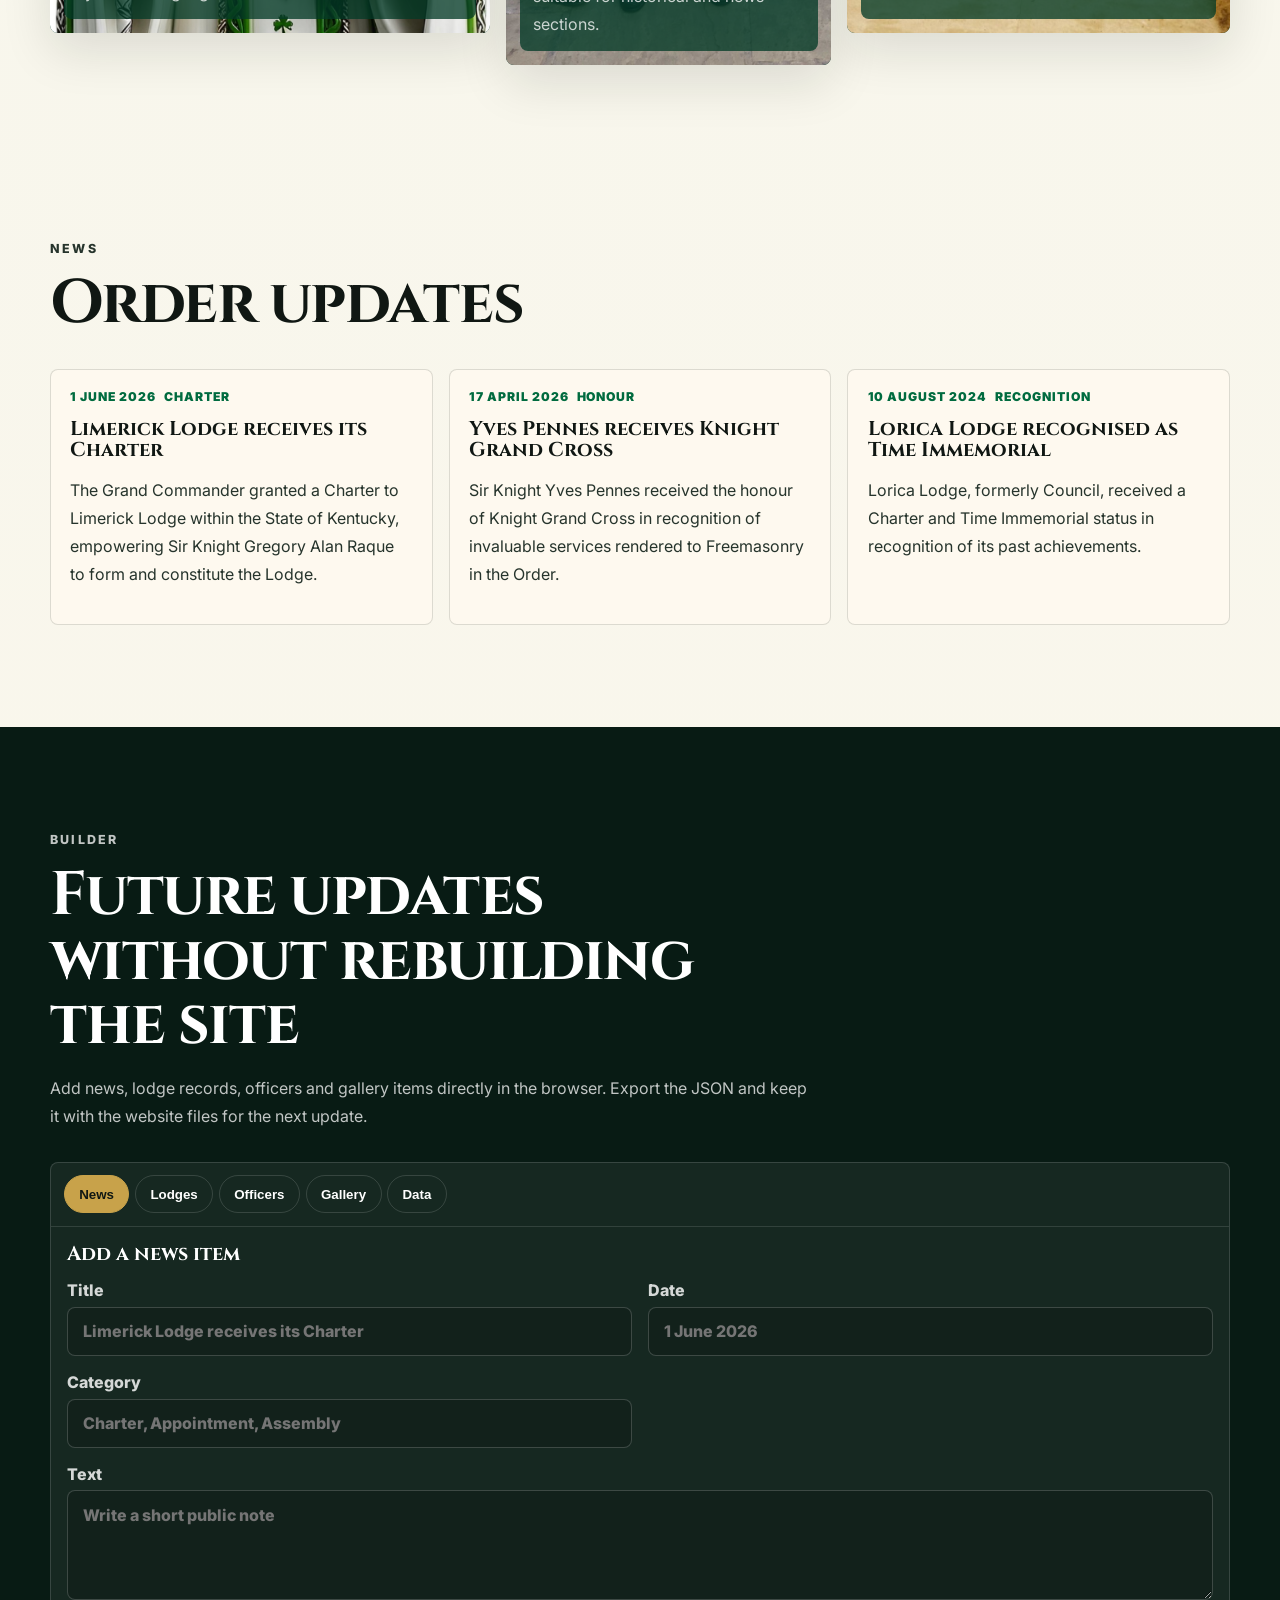
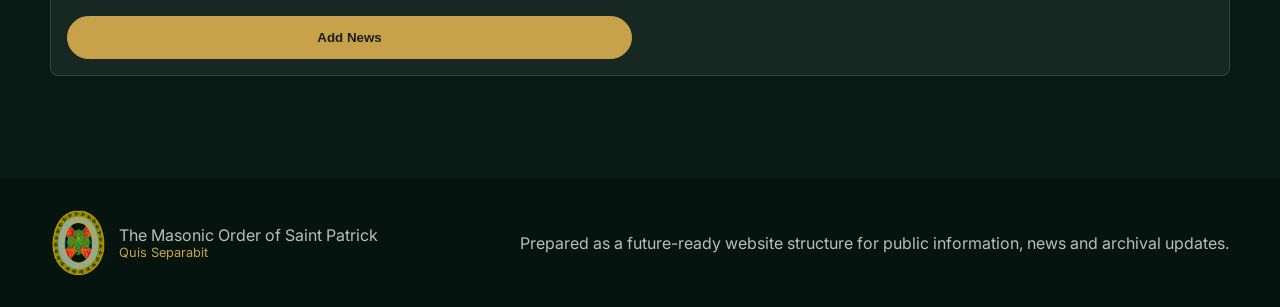
==== commit 489e46a5: "Add French, Greek, Spanish and Brazilian Portuguese with a flag language switch The English text sta" ====
--- a/index.html
+++ b/index.html
@@ -675,6 +675,8 @@
         }
       }
     </script>
+    <script src="i18n-data.js"></script>
+    <script src="i18n.js"></script>
     <script src="app.js"></script>
     <script type="module" src="path3d.js"></script>
   </body>
--- a/styles.css
+++ b/styles.css
@@ -1348,3 +1348,110 @@
 .path-guide li {
   margin-bottom: 0.4rem;
 }
+
+/* Language switch */
+.lang-switch {
+  position: relative;
+  flex: none;
+}
+
+.lang-current {
+  display: inline-flex;
+  align-items: center;
+  gap: 0.45rem;
+  padding: 0.4rem 0.6rem;
+  border: 1px solid rgba(0, 107, 63, 0.25);
+  border-radius: 999px;
+  color: var(--ink-soft);
+  background: rgba(255, 255, 255, 0.7);
+  font: inherit;
+  font-size: 0.82rem;
+  font-weight: 800;
+  cursor: pointer;
+}
+
+.lang-current:hover,
+.lang-current:focus-visible {
+  border-color: var(--emerald);
+}
+
+.lang-flag svg,
+.lang-menu svg {
+  display: block;
+  width: 26px;
+  height: 17px;
+  border-radius: 3px;
+  box-shadow: 0 0 0 1px rgba(16, 23, 19, 0.25);
+}
+
+.lang-caret {
+  width: 0;
+  height: 0;
+  border-left: 4px solid transparent;
+  border-right: 4px solid transparent;
+  border-top: 5px solid currentColor;
+}
+
+.lang-menu {
+  position: absolute;
+  top: calc(100% + 0.5rem);
+  right: 0;
+  z-index: 30;
+  min-width: 13rem;
+  margin: 0;
+  padding: 0.35rem;
+  list-style: none;
+  border: 1px solid var(--line);
+  border-radius: var(--radius);
+  background: var(--paper);
+  box-shadow: var(--shadow);
+}
+
+.lang-menu[hidden] {
+  display: none;
+}
+
+.lang-menu button {
+  display: flex;
+  align-items: center;
+  gap: 0.7rem;
+  width: 100%;
+  padding: 0.55rem 0.7rem;
+  border: 0;
+  border-radius: 6px;
+  color: var(--ink);
+  background: transparent;
+  font: inherit;
+  font-size: 0.92rem;
+  text-align: left;
+  cursor: pointer;
+}
+
+.lang-menu button:hover,
+.lang-menu button:focus-visible {
+  background: rgba(0, 107, 63, 0.09);
+}
+
+.lang-menu button[aria-current="true"] {
+  font-weight: 800;
+  background: rgba(200, 162, 74, 0.2);
+}
+
+.en-term {
+  color: var(--ink-soft);
+  font-weight: 500;
+}
+
+.brand small {
+  line-height: 1.3;
+}
+
+@media (max-width: 620px) {
+  .brand small {
+    display: none;
+  }
+
+  .site-header {
+    gap: 0.6rem;
+  }
+}
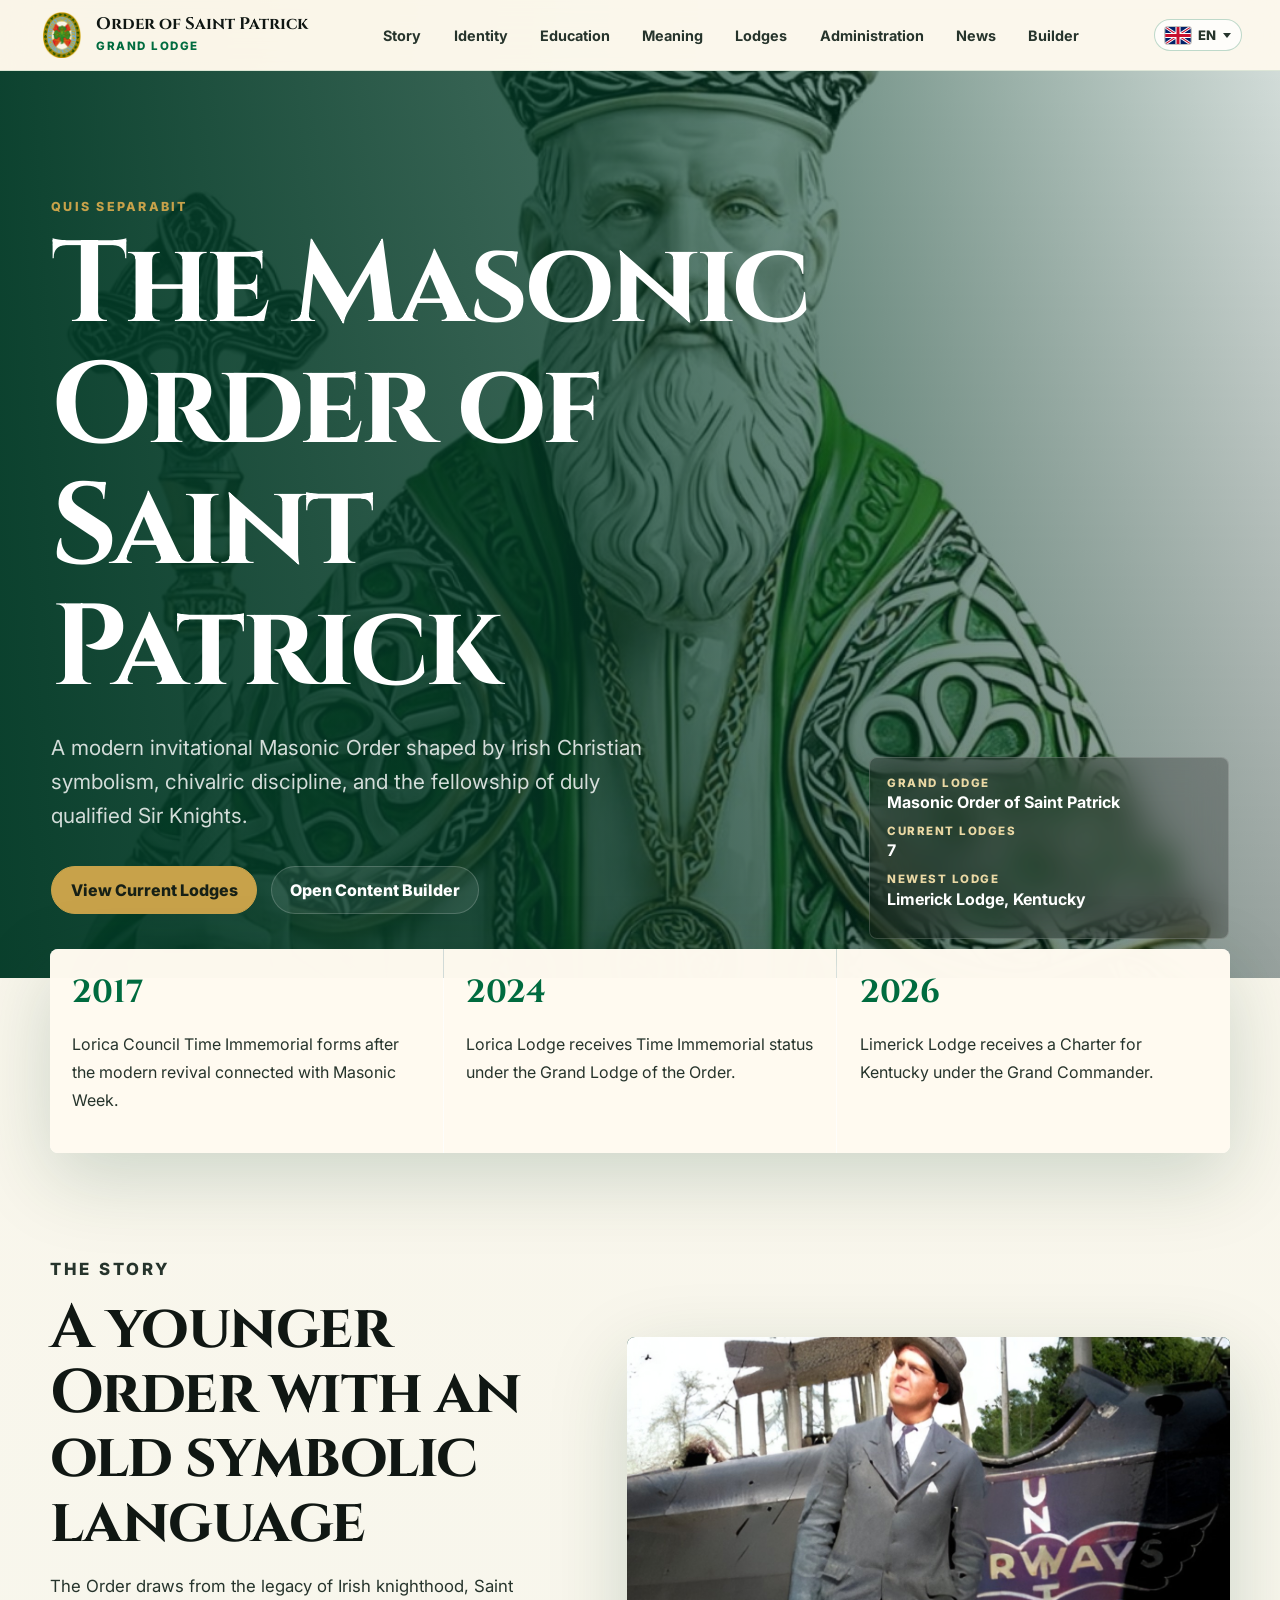
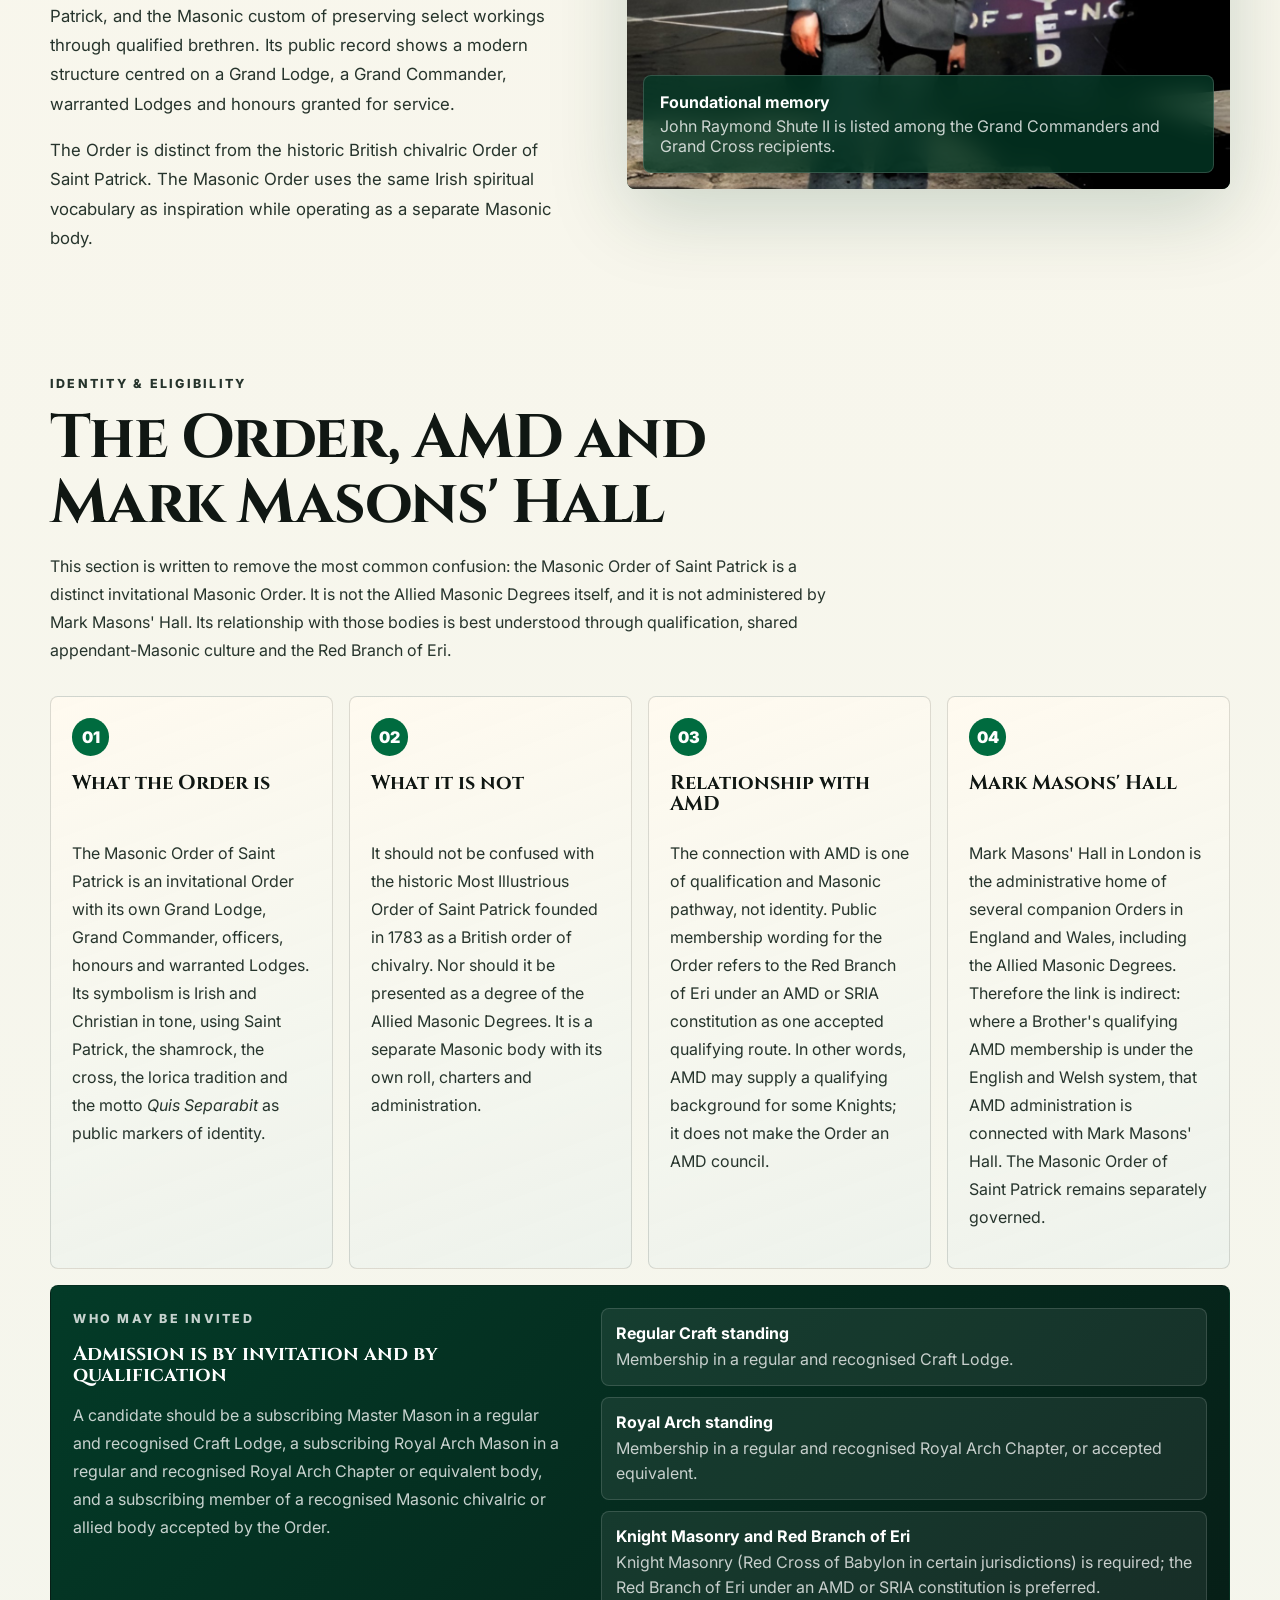
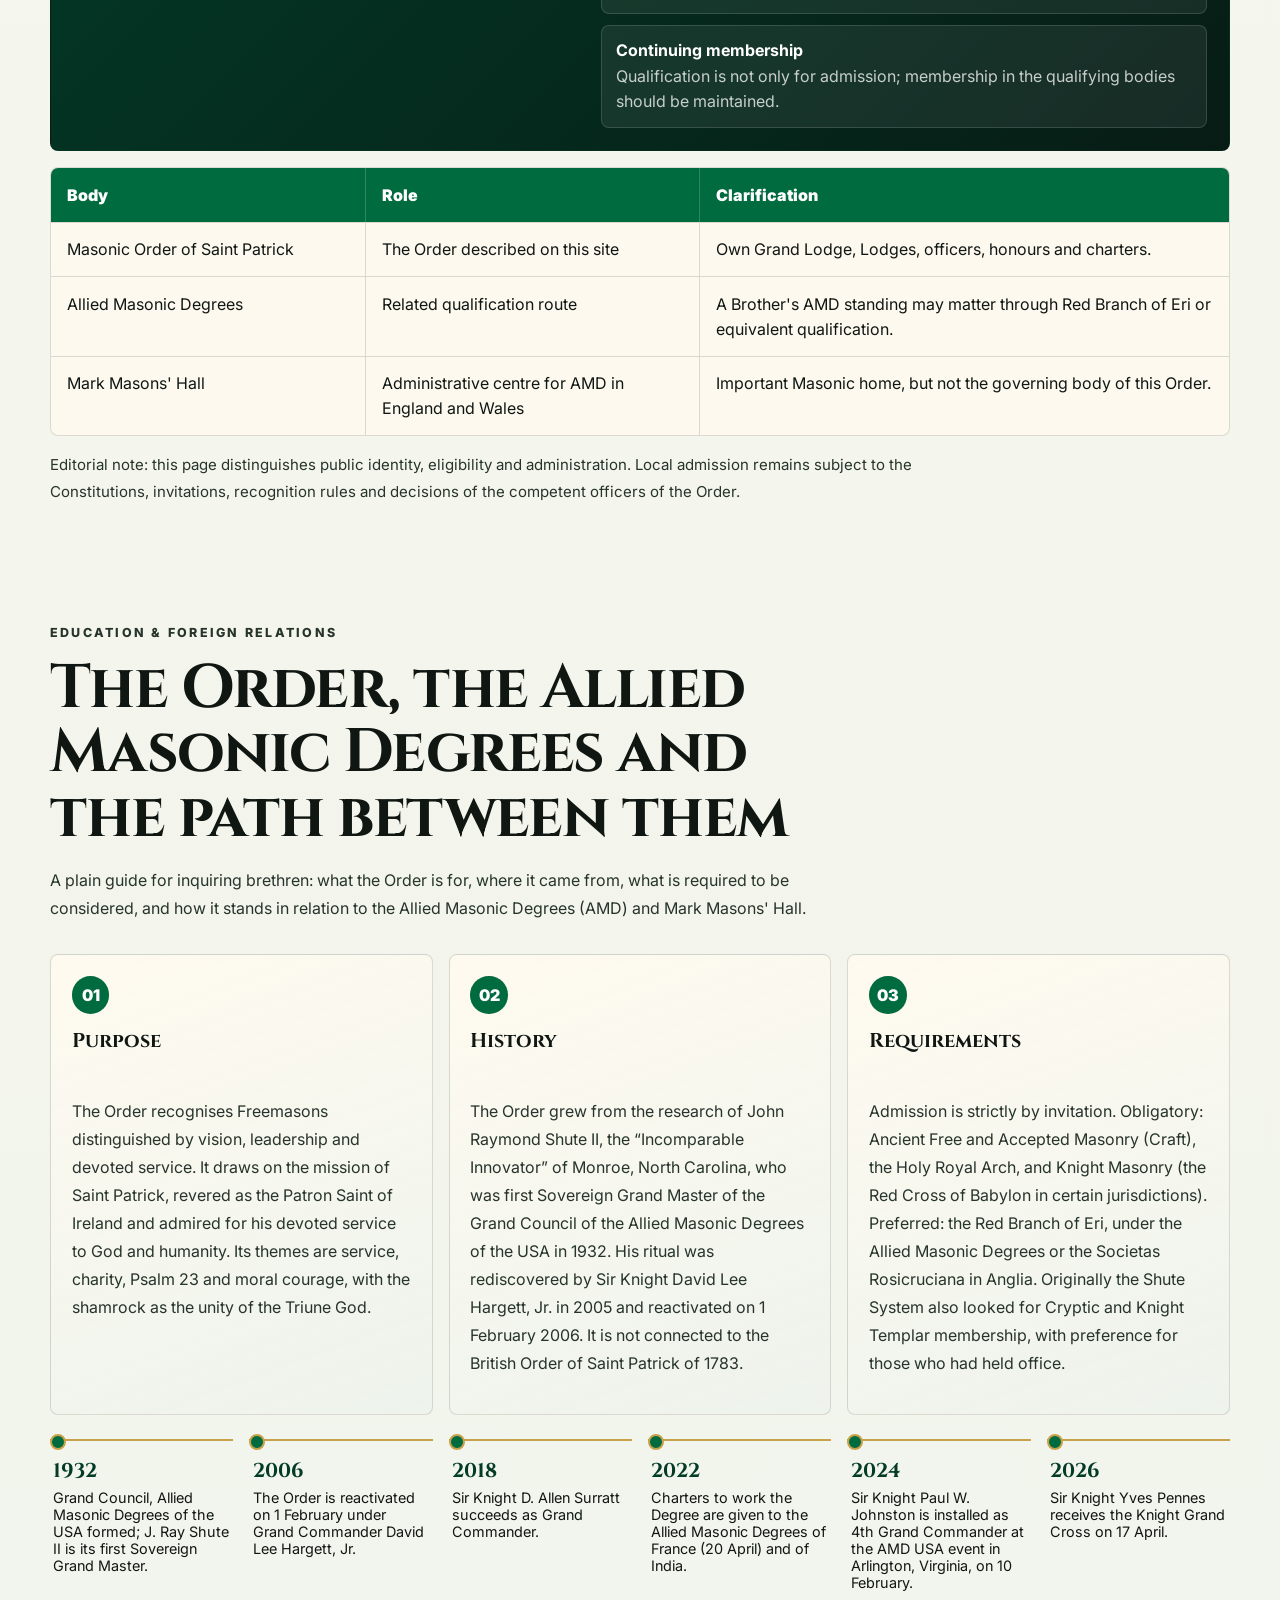
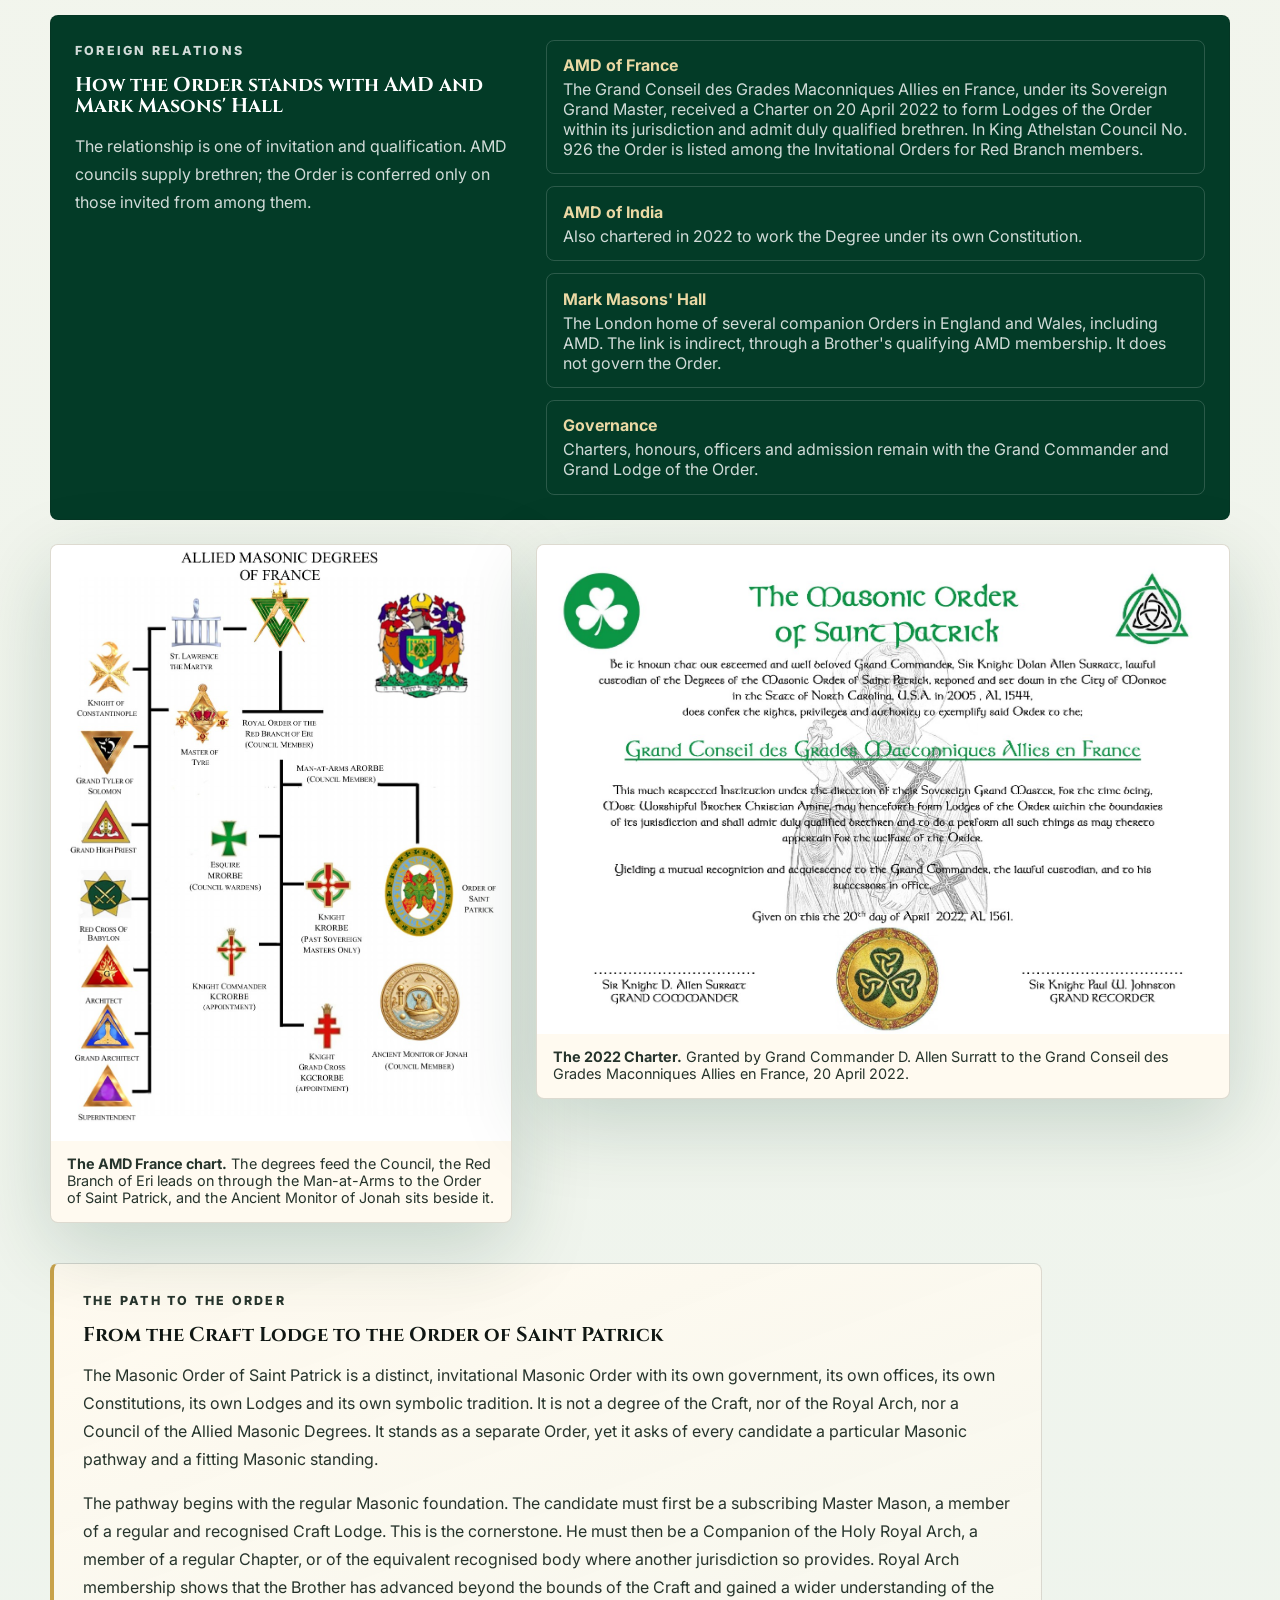
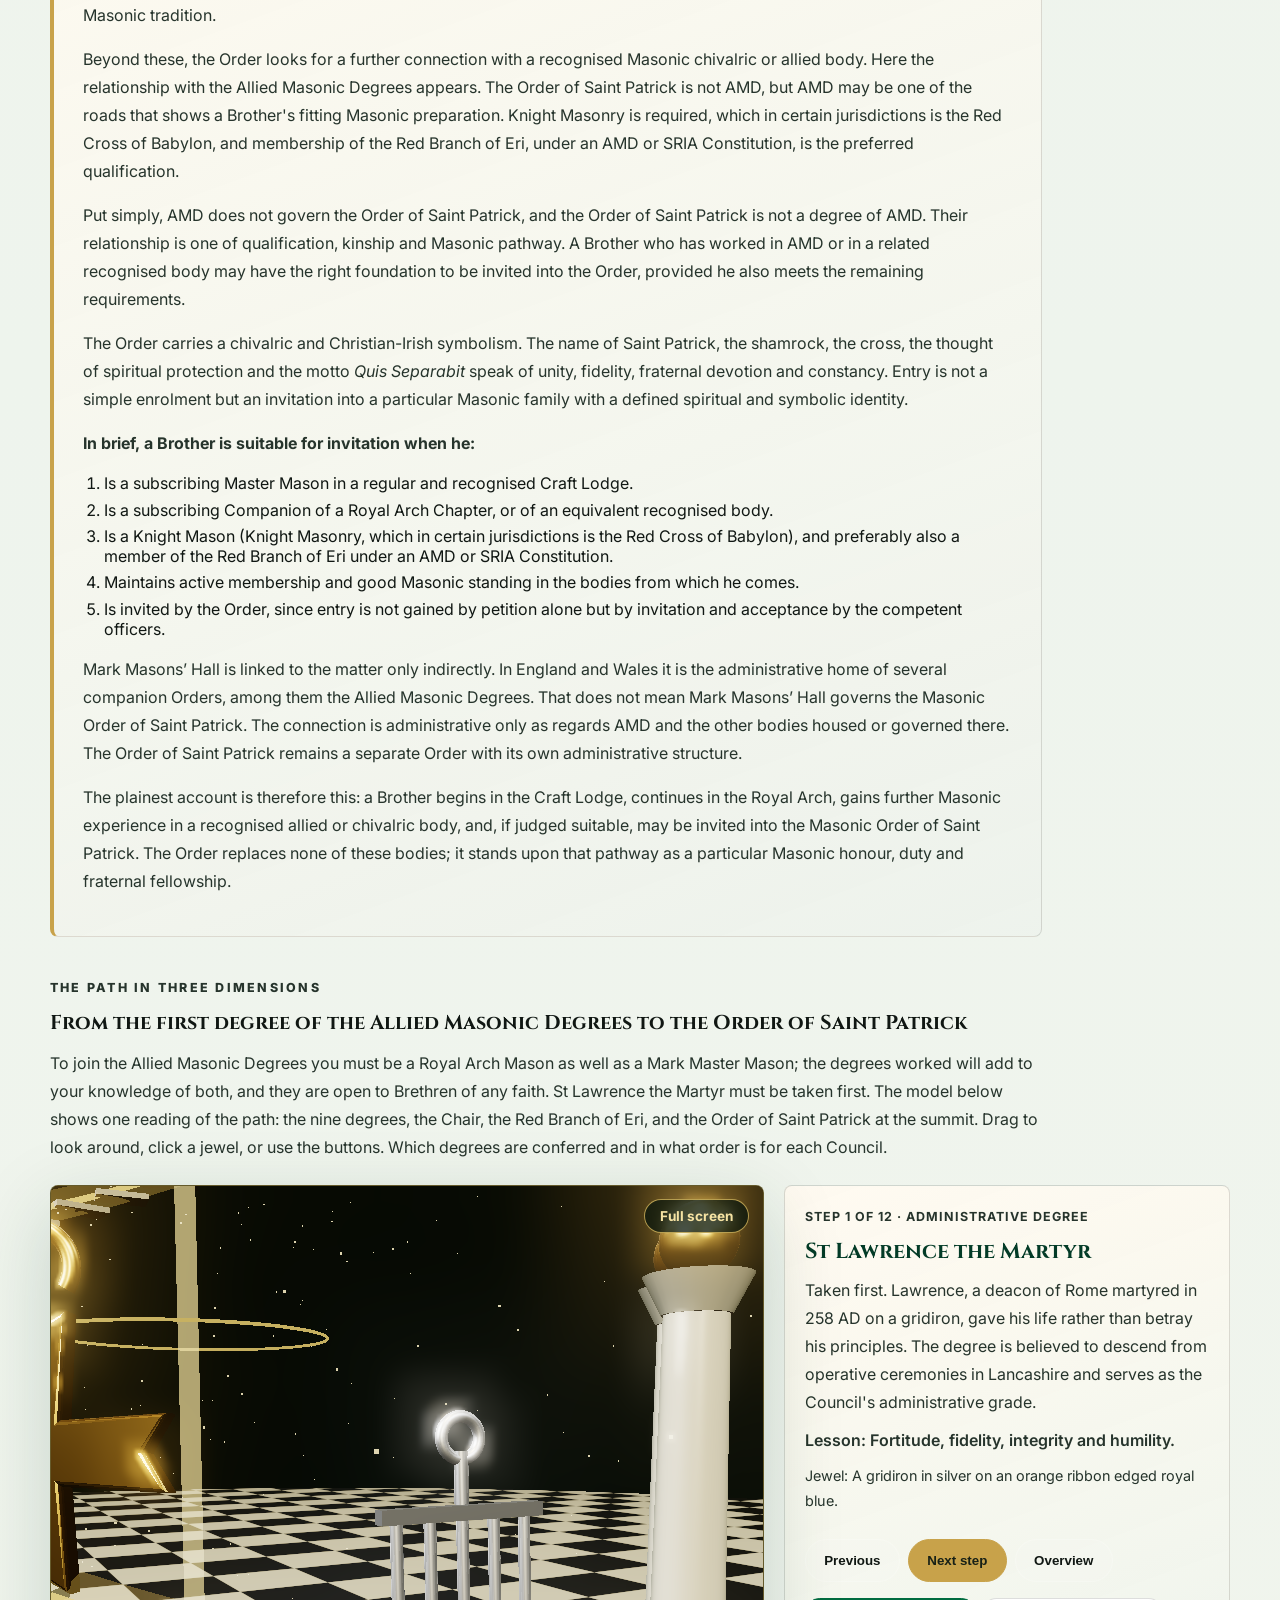
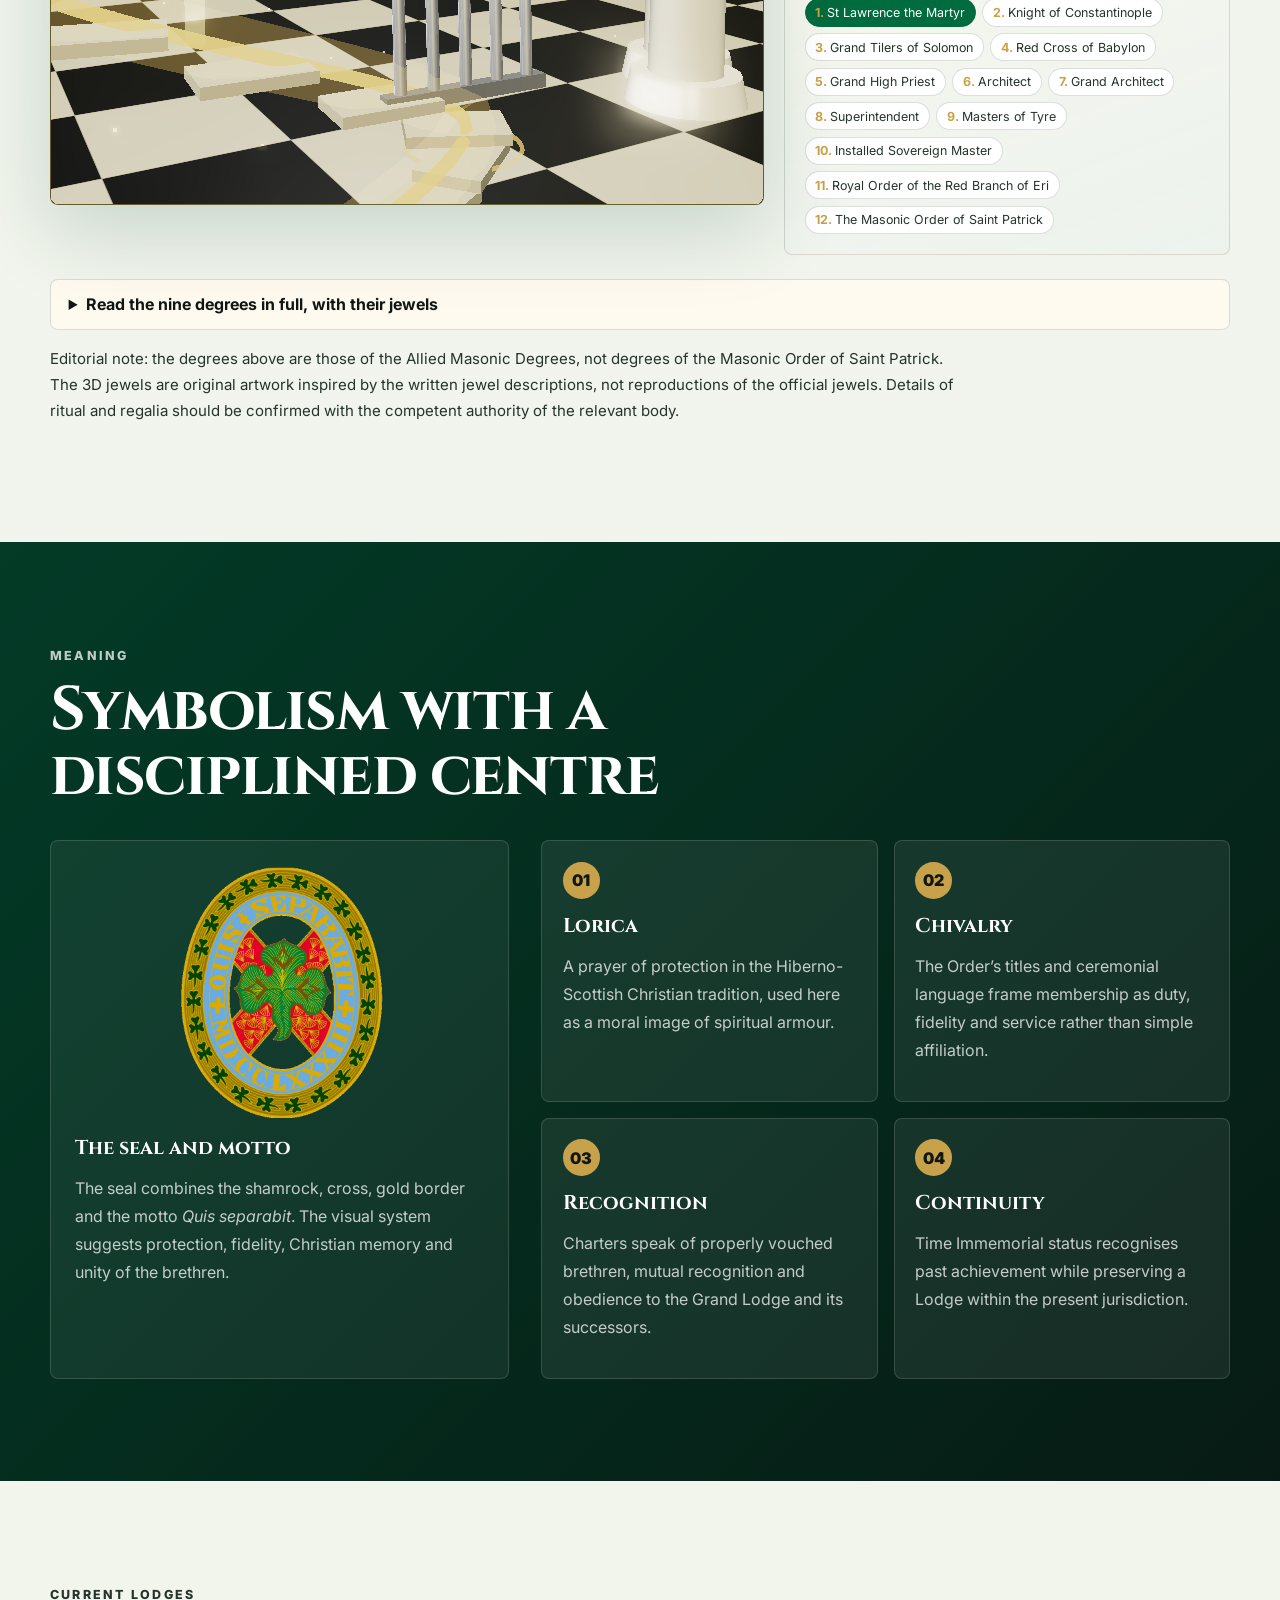
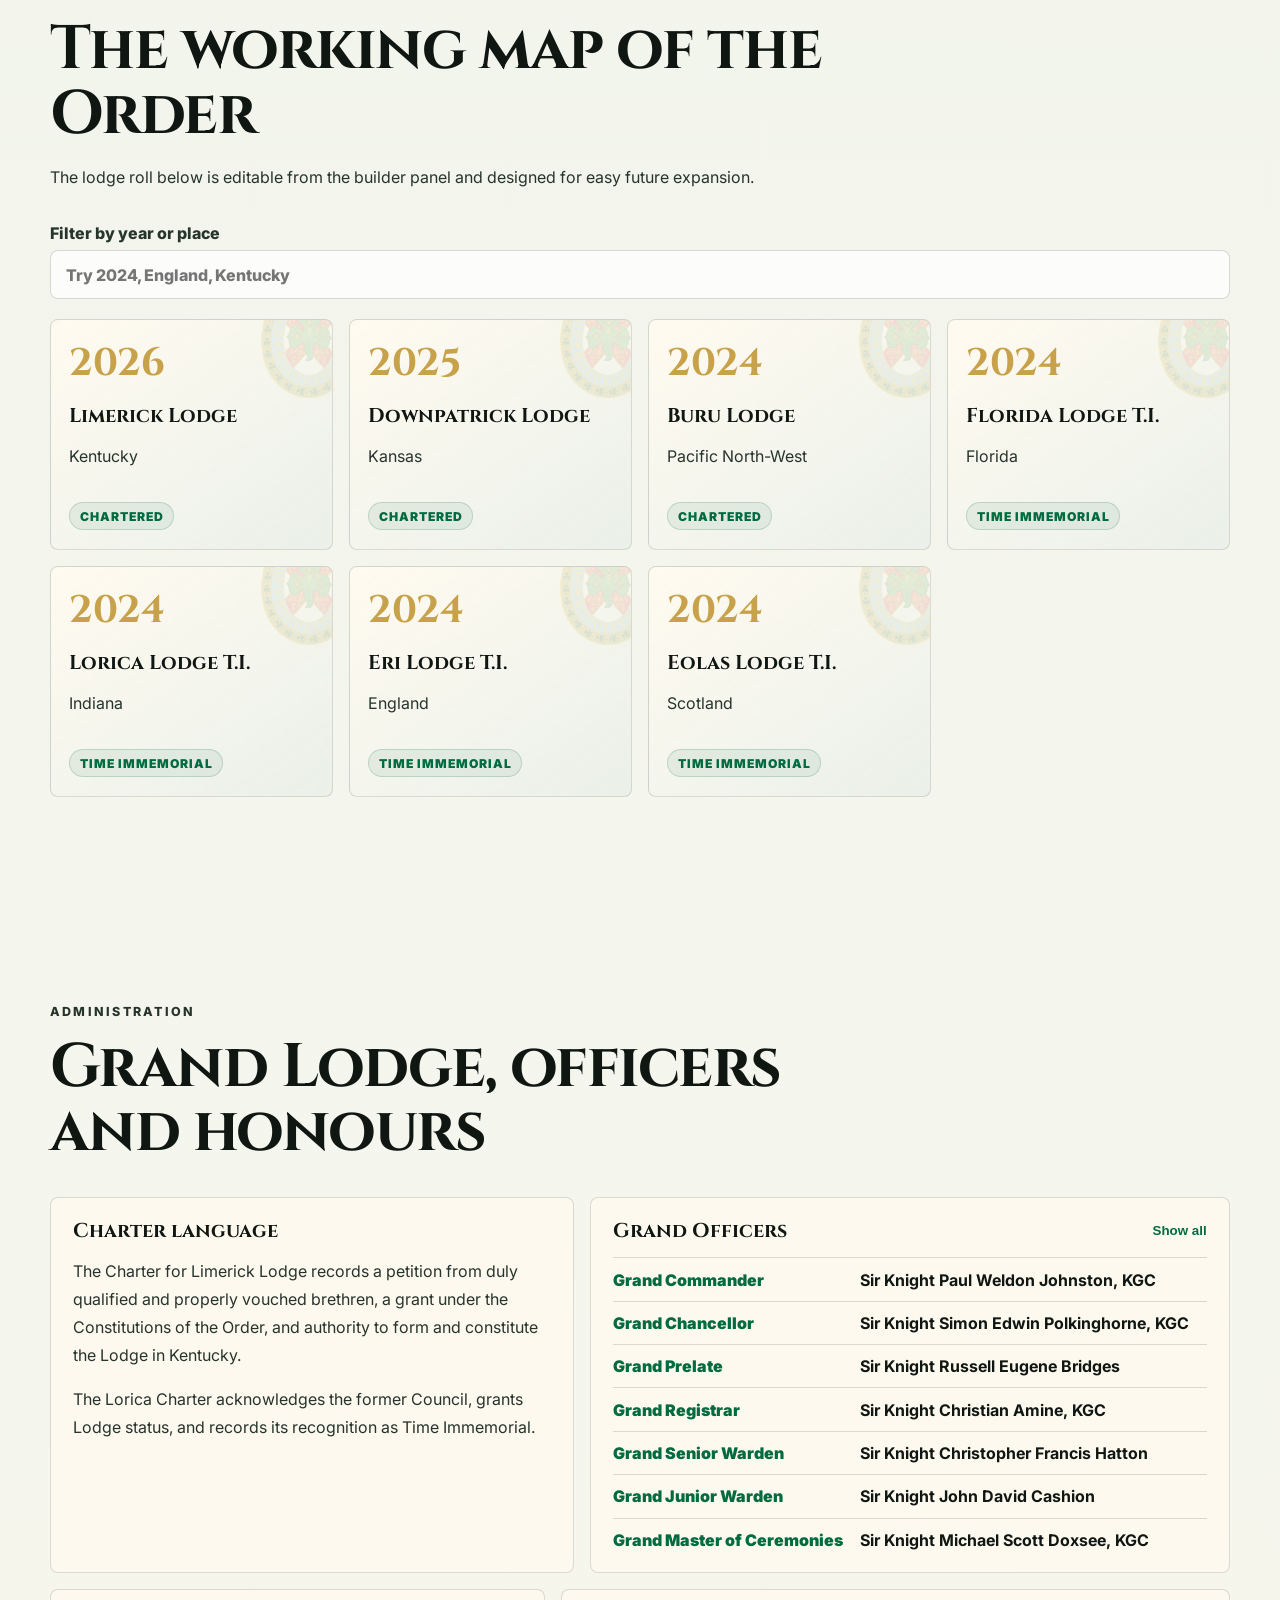
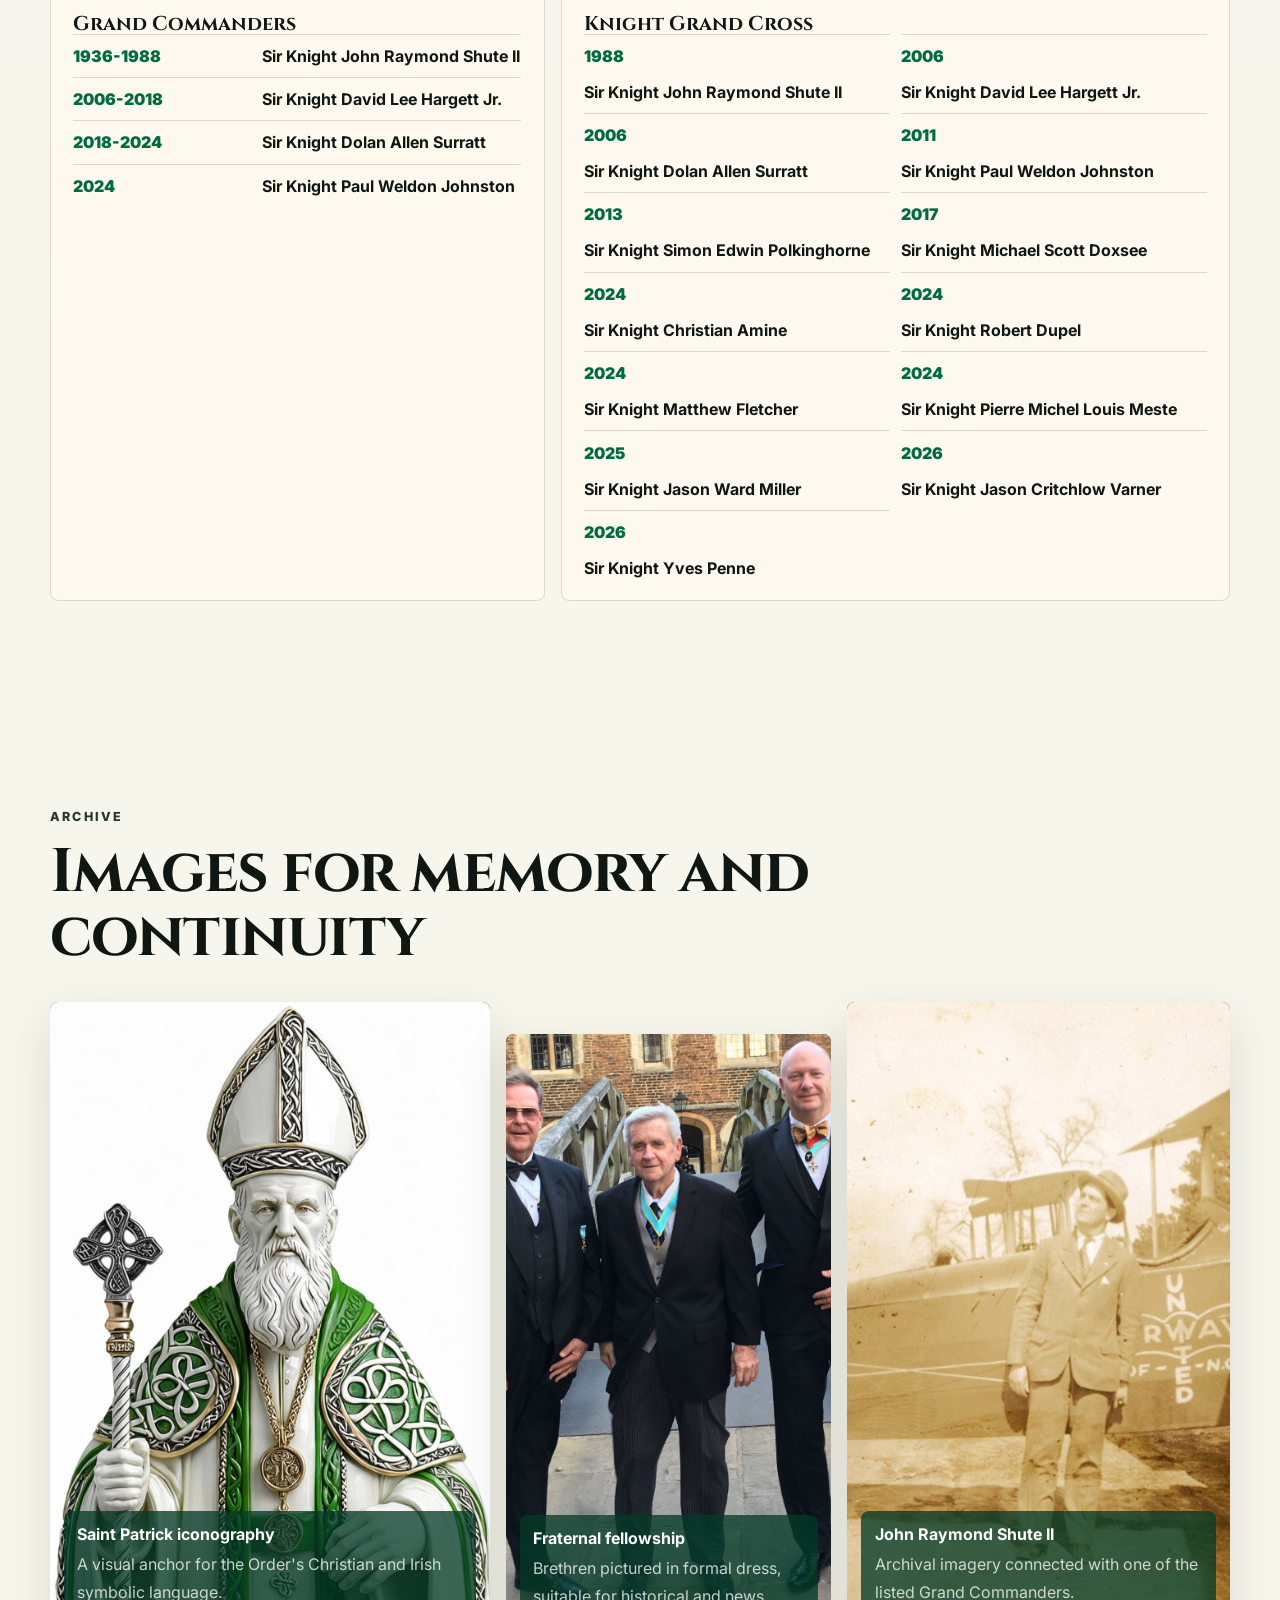
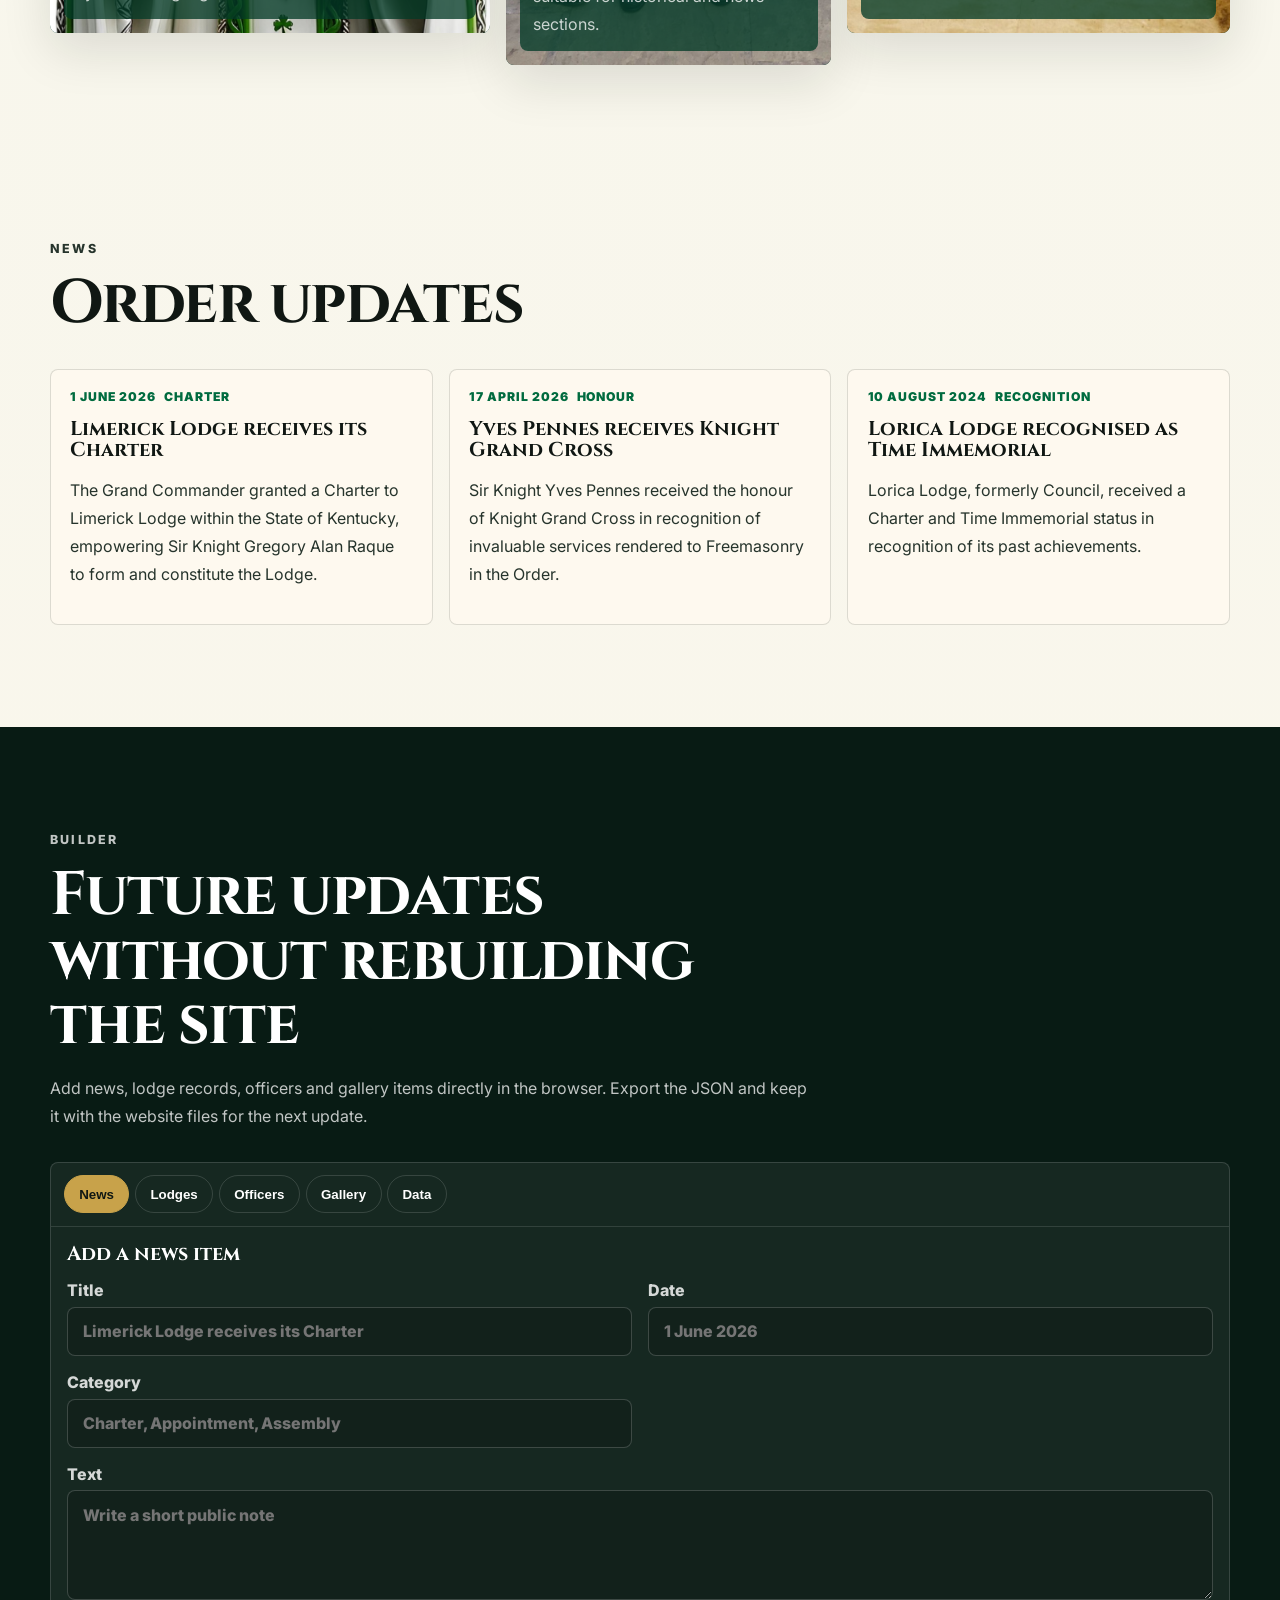
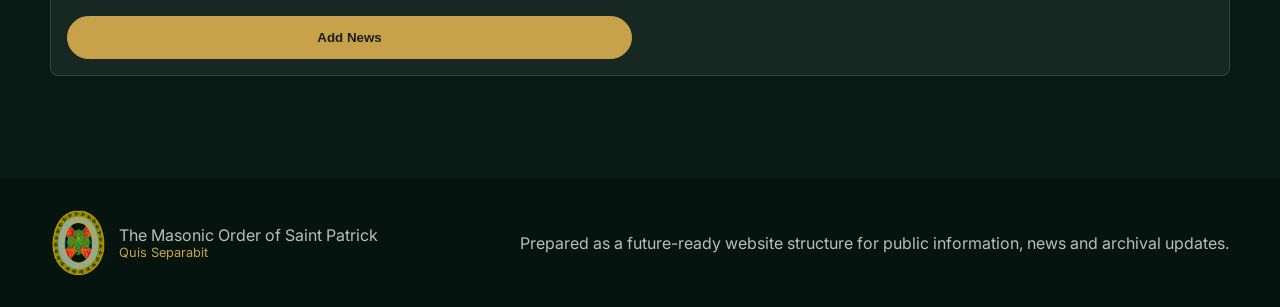
==== commit e663caf5: "Add full screen view with close button to the 3D path Co-Authored-By: Claude Sonnet 5.5 <noreply@ant" ====
--- a/index.html
+++ b/index.html
@@ -400,7 +400,11 @@
         </div>
 
         <div id="path3d" class="path3d">
-          <div class="path3d-stage" data-path-stage></div>
+          <div class="path3d-main">
+            <div class="path3d-stage" data-path-stage></div>
+            <button type="button" class="path3d-fs" data-path-full aria-expanded="false">Full screen</button>
+            <button type="button" class="path3d-close" data-path-close aria-label="Close full screen">&times;</button>
+          </div>
           <p class="path3d-fallback">Your browser could not start the 3D view. The same path is described step by step below.</p>
           <div class="path3d-panel">
             <div class="path3d-info" data-path-info aria-live="polite"></div>
--- a/styles.css
+++ b/styles.css
@@ -1168,6 +1168,11 @@
   align-items: stretch;
 }
 
+.path3d-main {
+  position: relative;
+  min-width: 0;
+}
+
 .path3d-stage {
   position: relative;
   min-height: 620px;
@@ -1455,3 +1460,108 @@
     gap: 0.6rem;
   }
 }
+
+/* Full screen view of the 3D path */
+.path3d-fs,
+.path3d-close {
+  position: absolute;
+  top: 0.9rem;
+  right: 0.9rem;
+  z-index: 3;
+  border: 1px solid rgba(241, 205, 106, 0.7);
+  color: #f6e3a3;
+  background: rgba(3, 18, 12, 0.72);
+  backdrop-filter: blur(6px);
+  font: inherit;
+  cursor: pointer;
+}
+
+.path3d-fs {
+  padding: 0.5rem 0.95rem;
+  border-radius: 999px;
+  font-size: 0.85rem;
+  font-weight: 700;
+}
+
+.path3d-close {
+  display: none;
+  width: 2.8rem;
+  height: 2.8rem;
+  border-radius: 50%;
+  font-size: 1.7rem;
+  line-height: 1;
+}
+
+.path3d-fs:hover,
+.path3d-fs:focus-visible,
+.path3d-close:hover,
+.path3d-close:focus-visible {
+  color: #03120c;
+  background: #f1cd6a;
+}
+
+.path3d.no-3d .path3d-fs,
+.path3d.no-3d .path3d-close {
+  display: none;
+}
+
+html.path-full {
+  overflow: hidden;
+}
+
+.path3d.is-full {
+  position: fixed;
+  inset: 0;
+  z-index: 1000;
+  grid-template-columns: minmax(0, 1fr) min(26rem, 38vw);
+  gap: 0;
+  background: #03120c;
+}
+
+.path3d.is-full .path3d-main,
+.path3d.is-full .path3d-panel {
+  height: 100vh;
+  height: 100dvh;
+}
+
+.path3d.is-full .path3d-stage {
+  height: 100%;
+  min-height: 0;
+  border: 0;
+  border-radius: 0;
+  box-shadow: none;
+}
+
+.path3d.is-full .path3d-panel {
+  overflow-y: auto;
+  border: 0;
+  border-left: 1px solid rgba(241, 205, 106, 0.4);
+  border-radius: 0;
+}
+
+.path3d.is-full .path3d-fs {
+  display: none;
+}
+
+.path3d.is-full .path3d-close {
+  display: block;
+}
+
+@media (max-width: 920px) {
+  .path3d.is-full {
+    grid-template-columns: 1fr;
+    grid-template-rows: minmax(0, 1fr) auto;
+  }
+
+  .path3d.is-full .path3d-main {
+    height: auto;
+    min-height: 0;
+  }
+
+  .path3d.is-full .path3d-panel {
+    height: auto;
+    max-height: 42dvh;
+    border-left: 0;
+    border-top: 1px solid rgba(241, 205, 106, 0.4);
+  }
+}
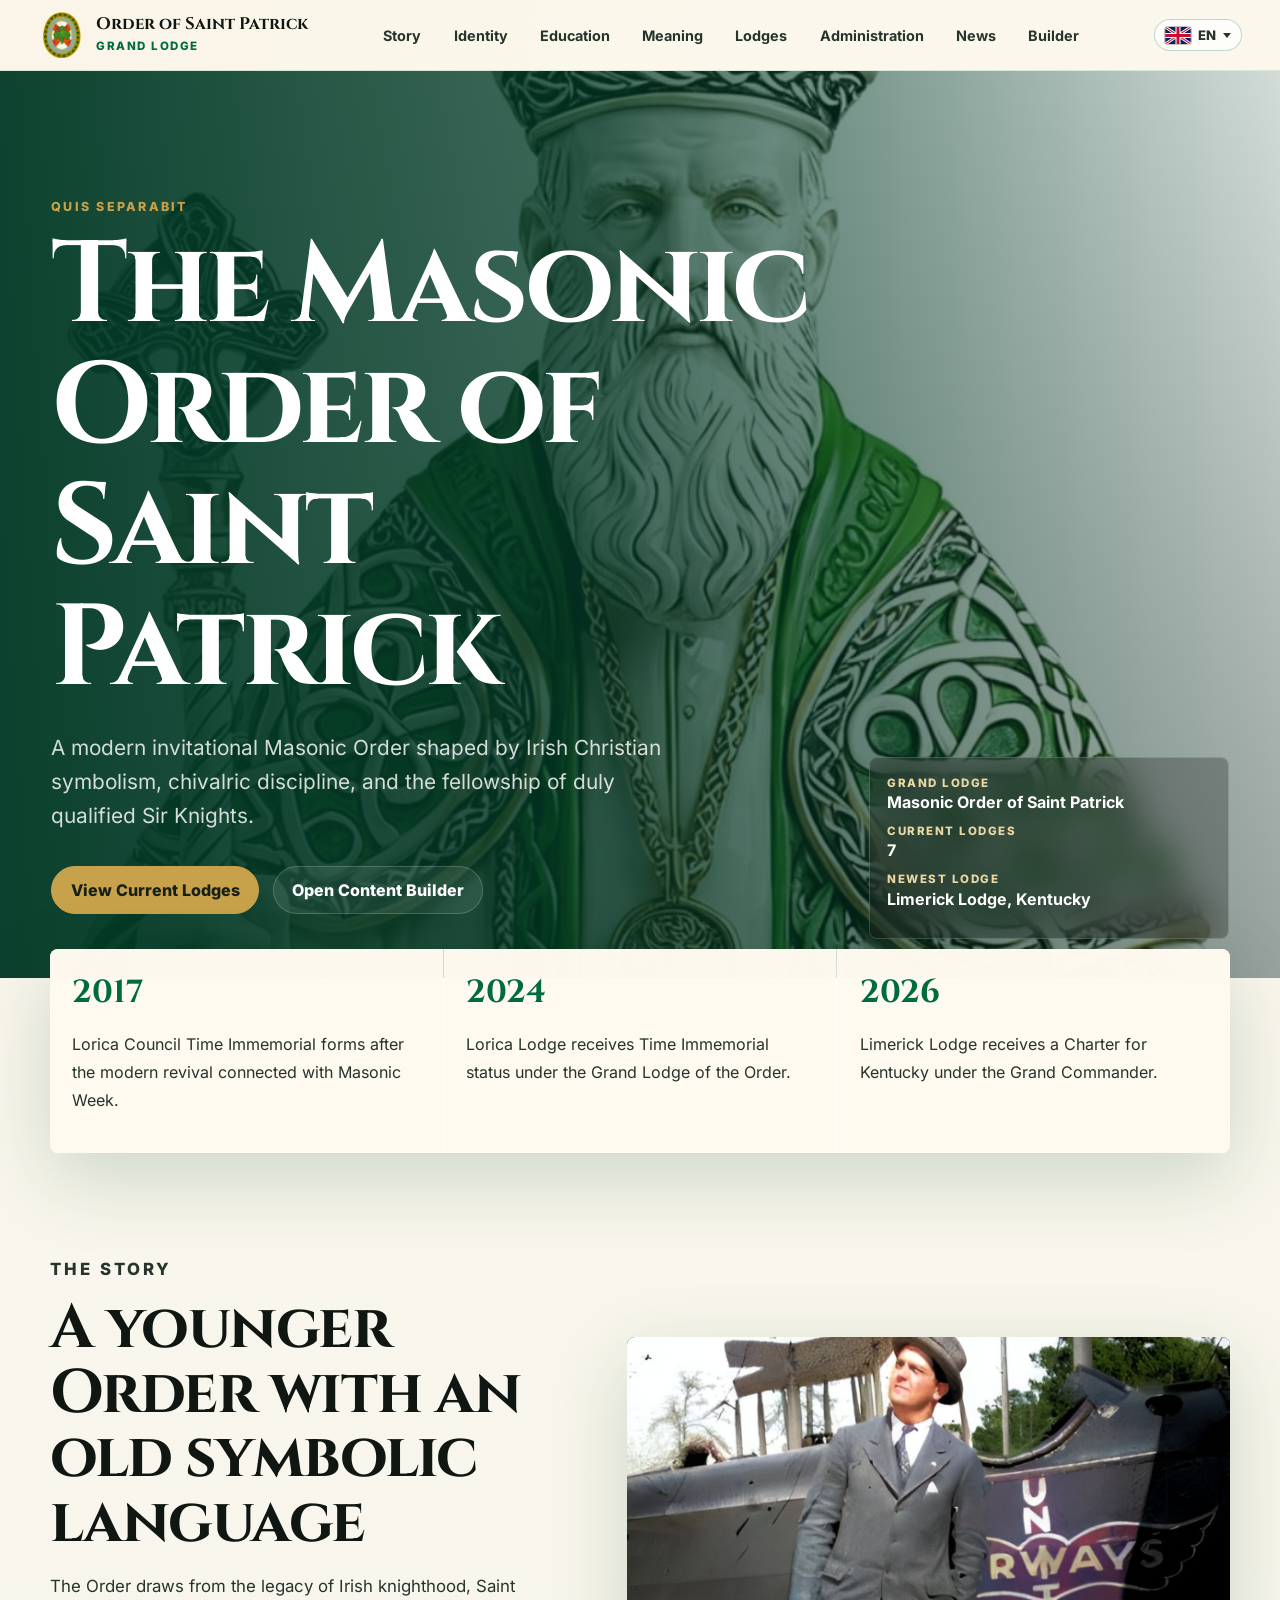
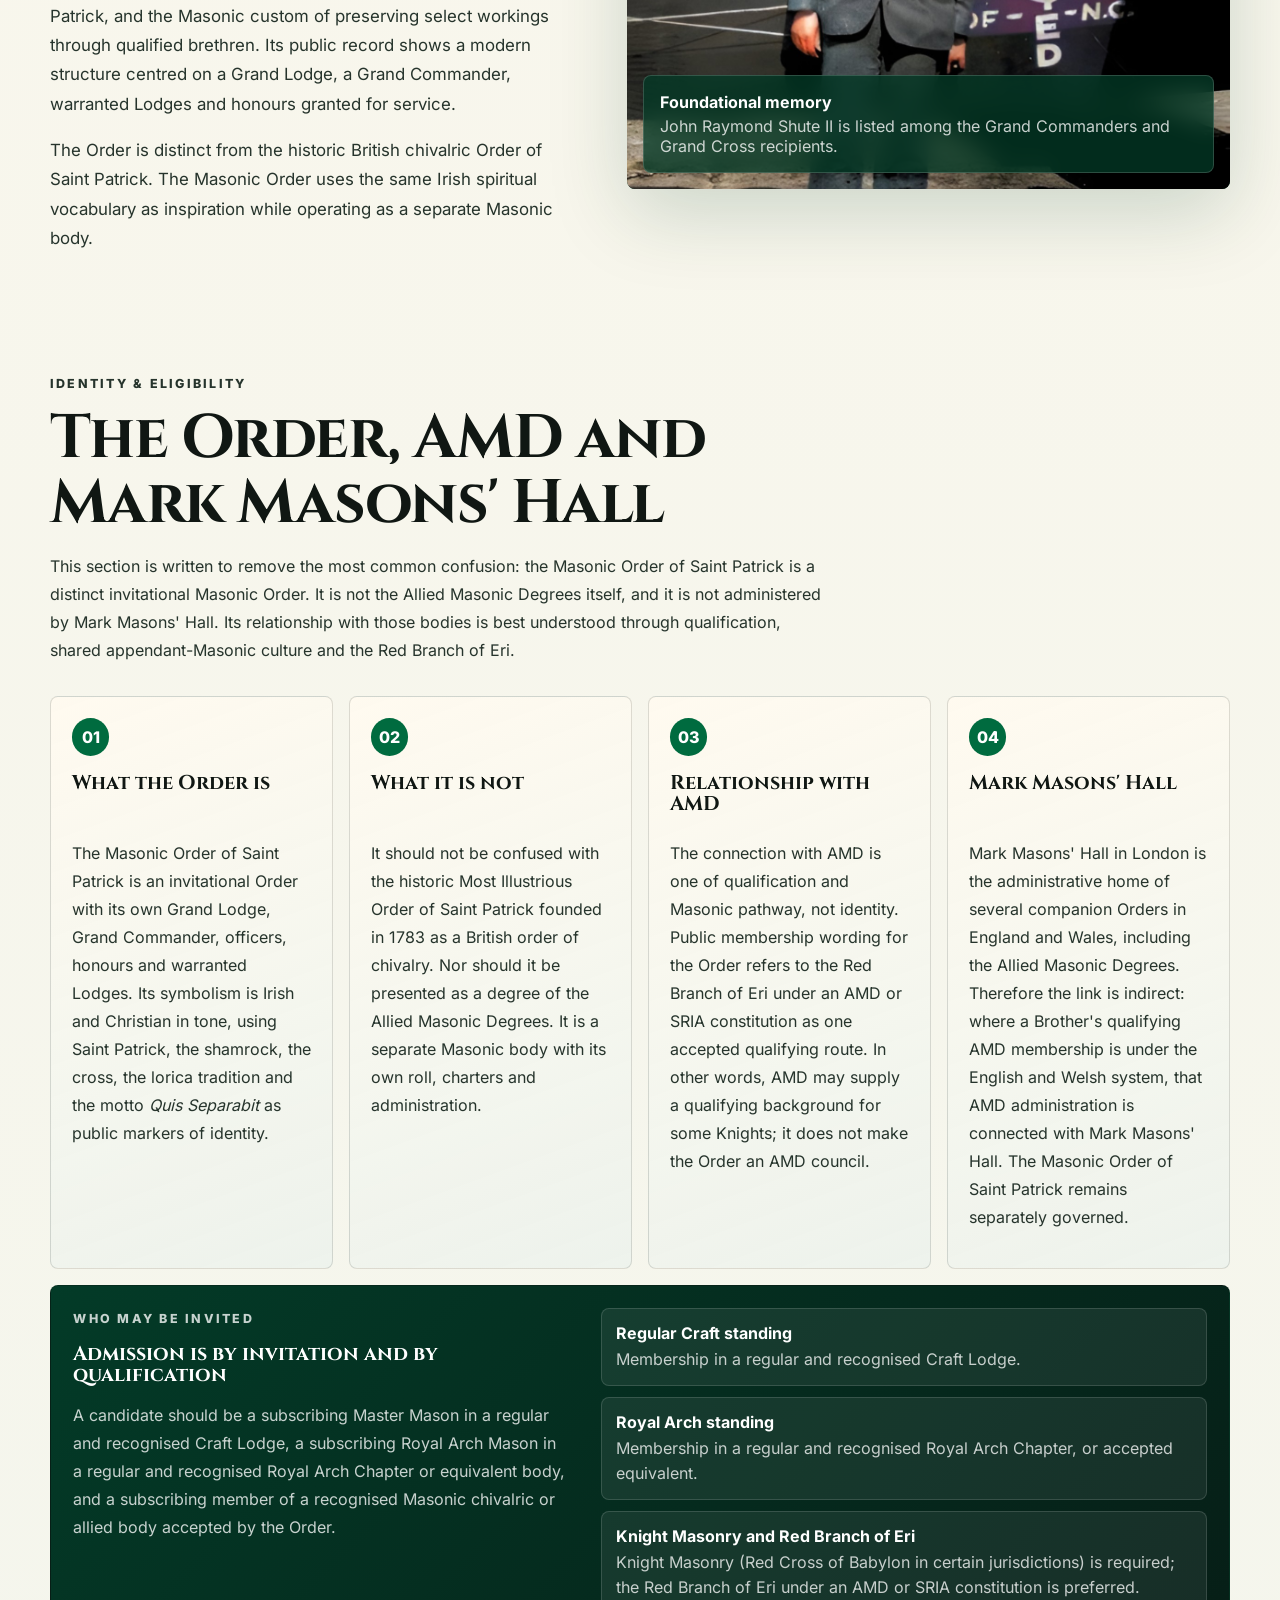
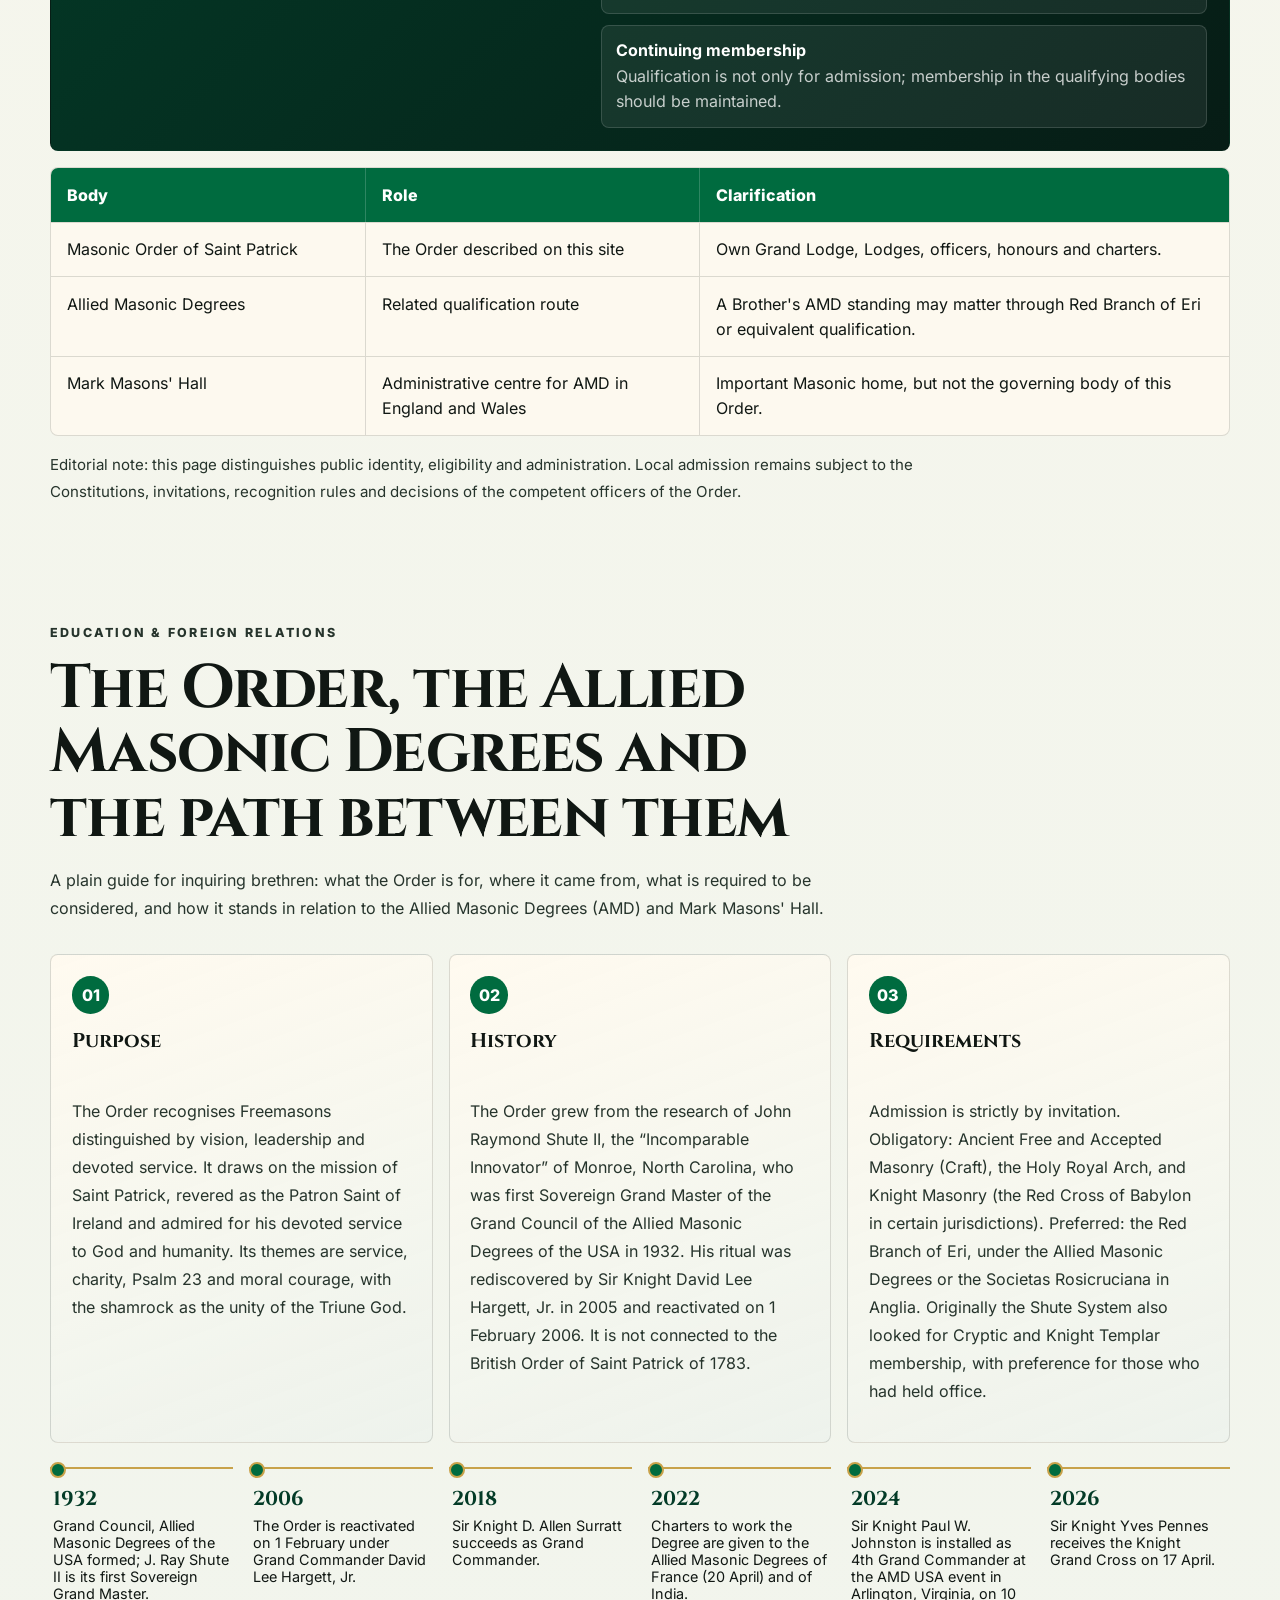
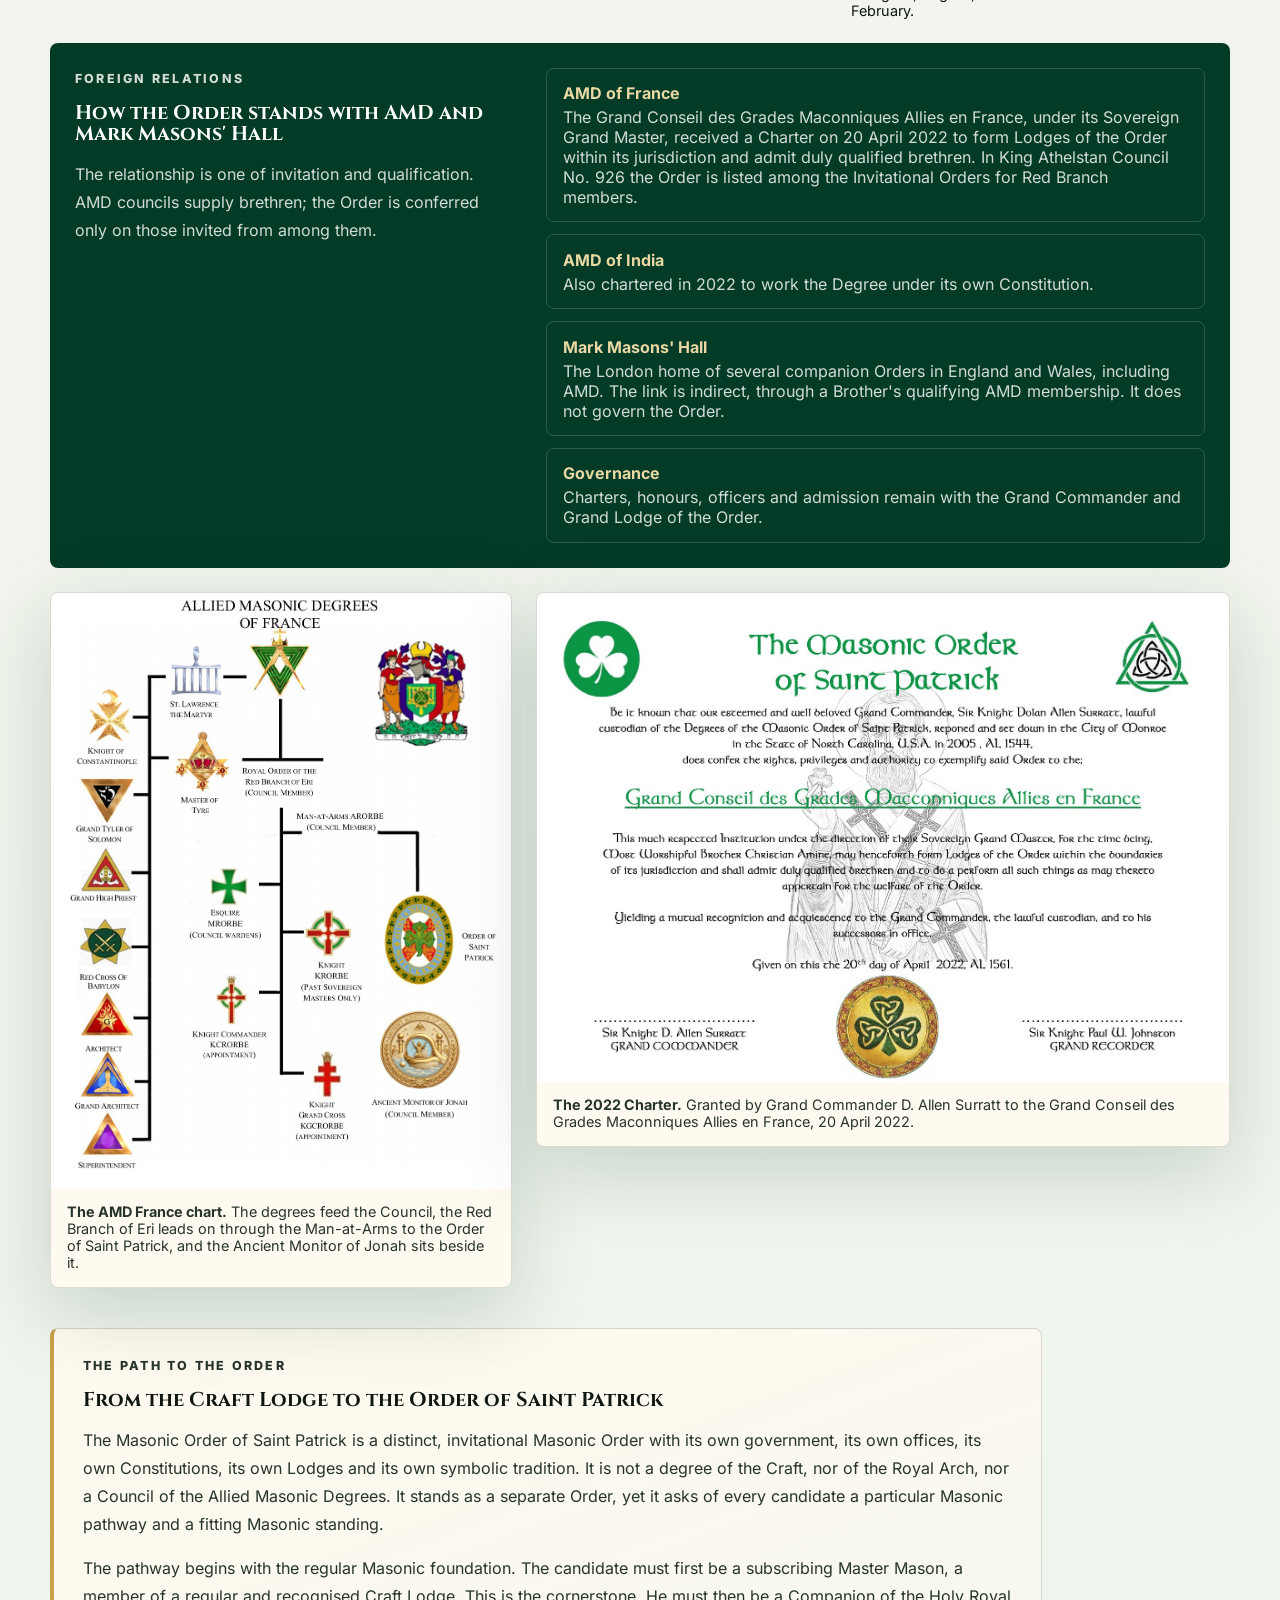
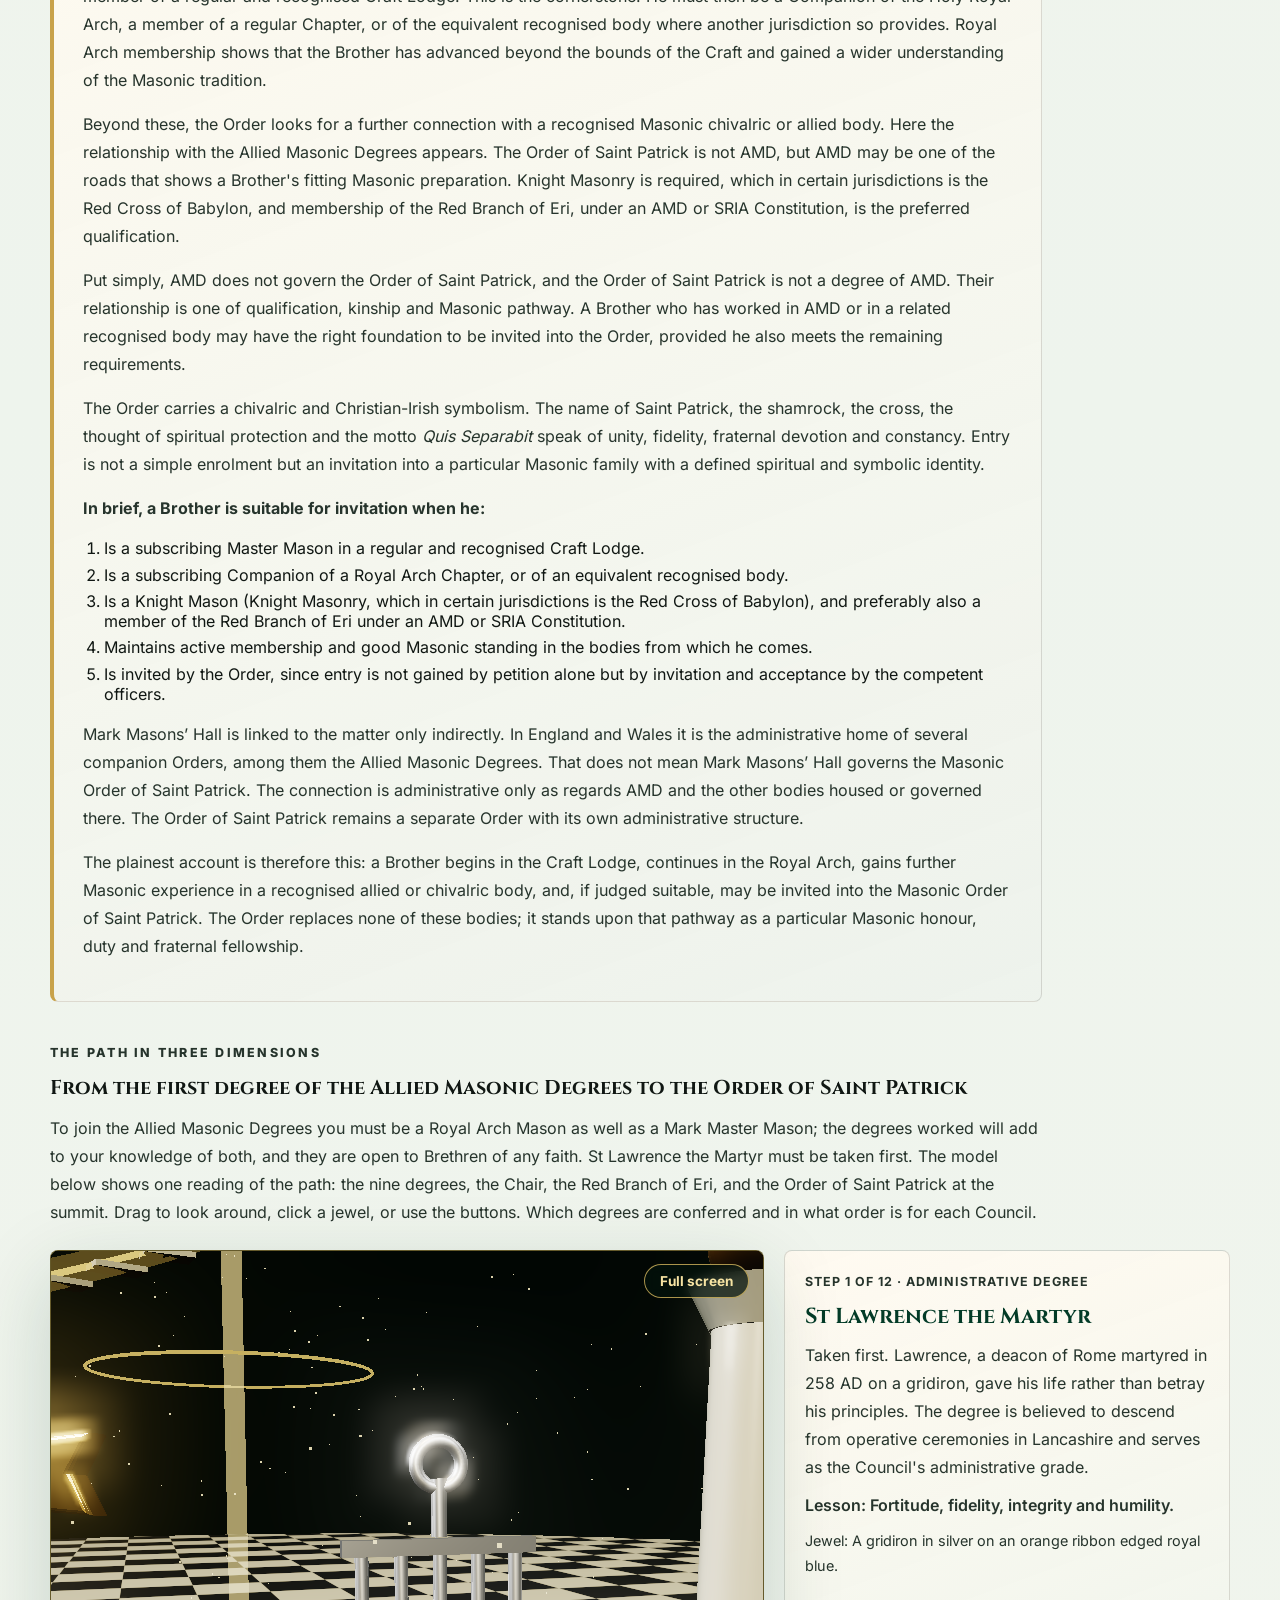
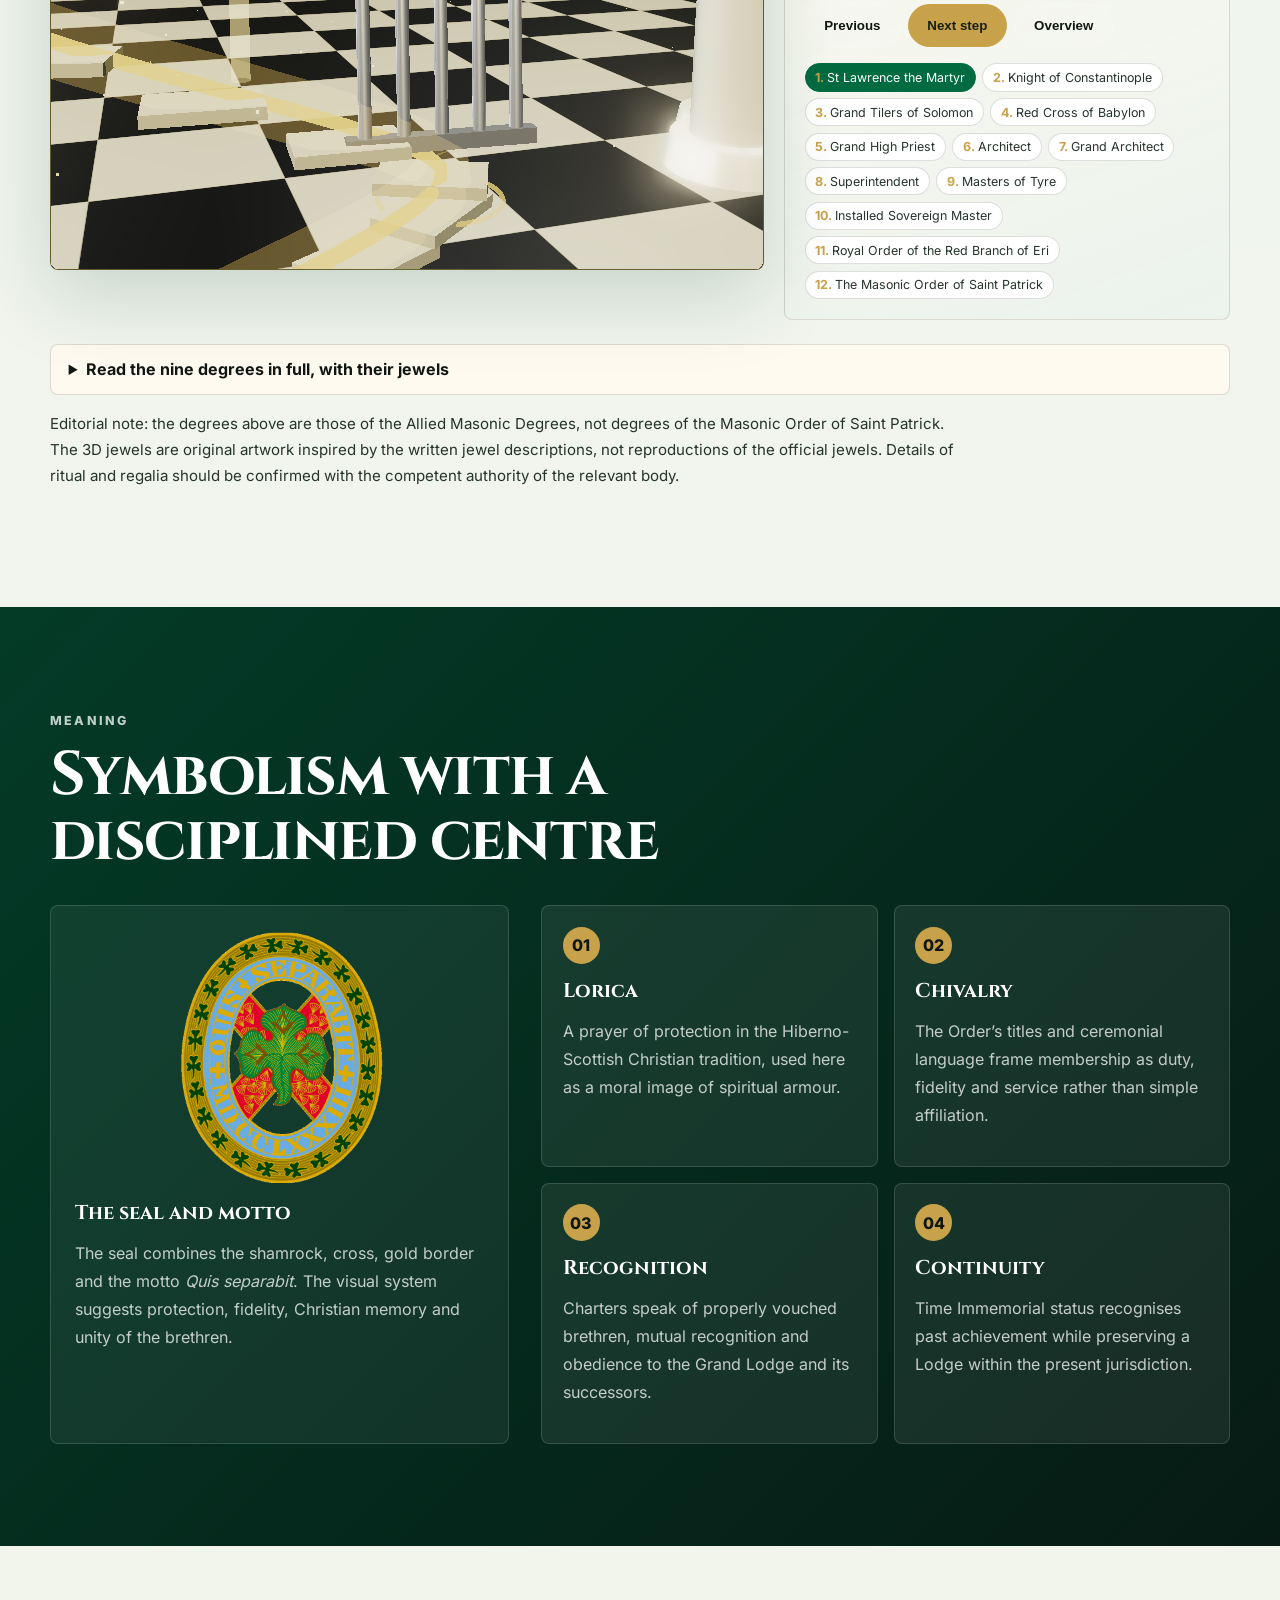
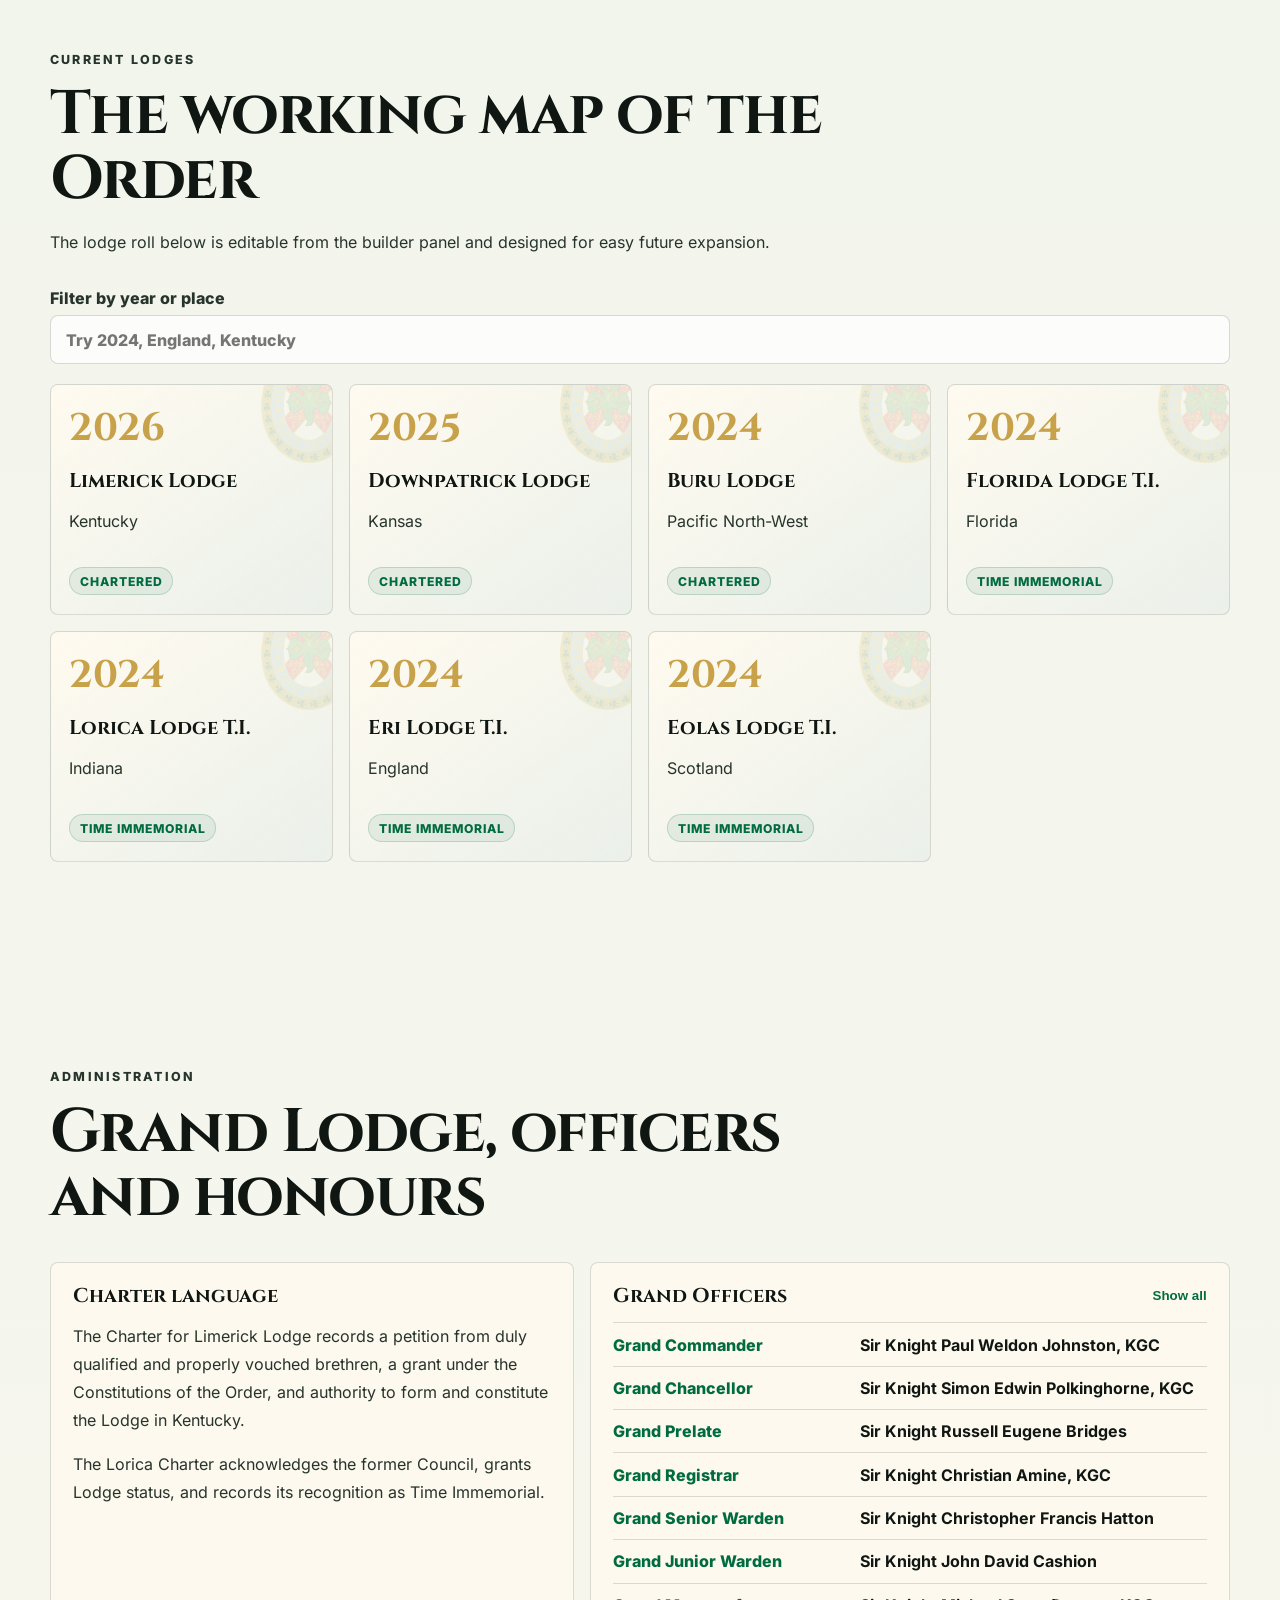
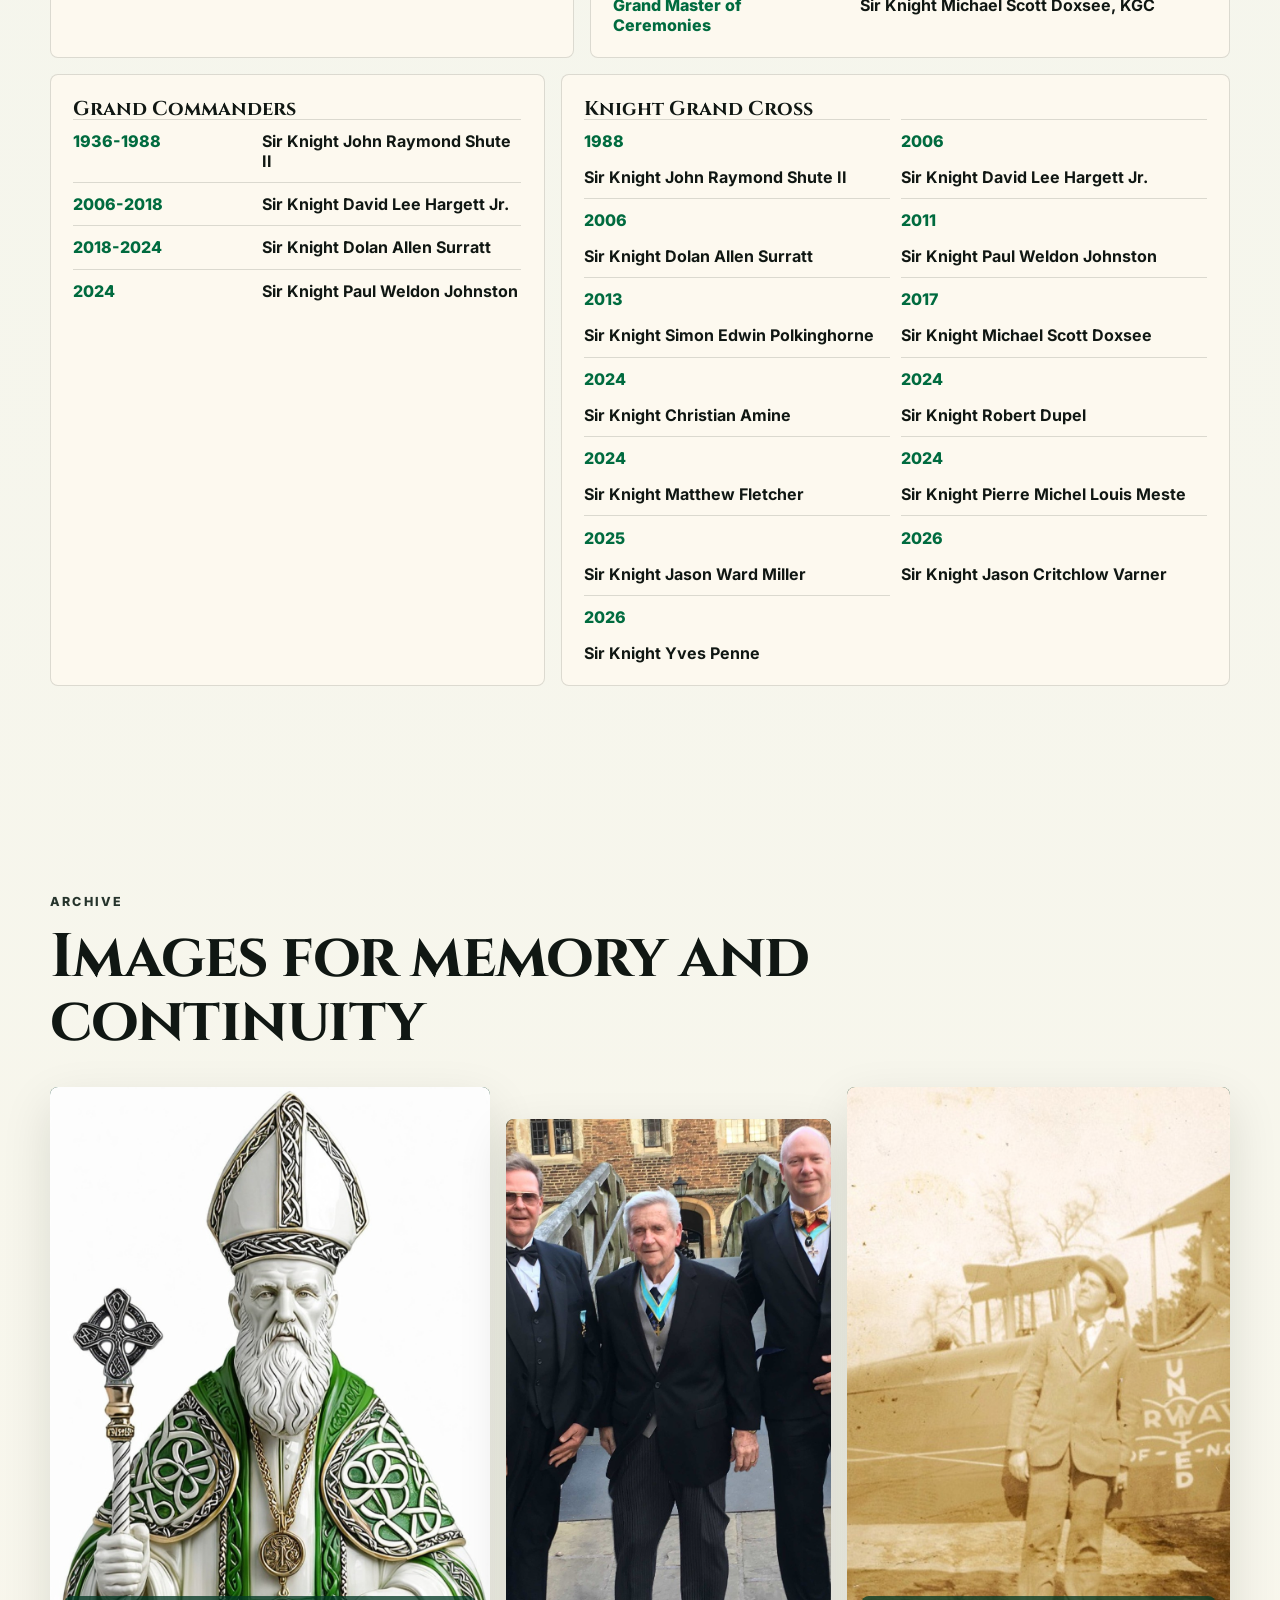
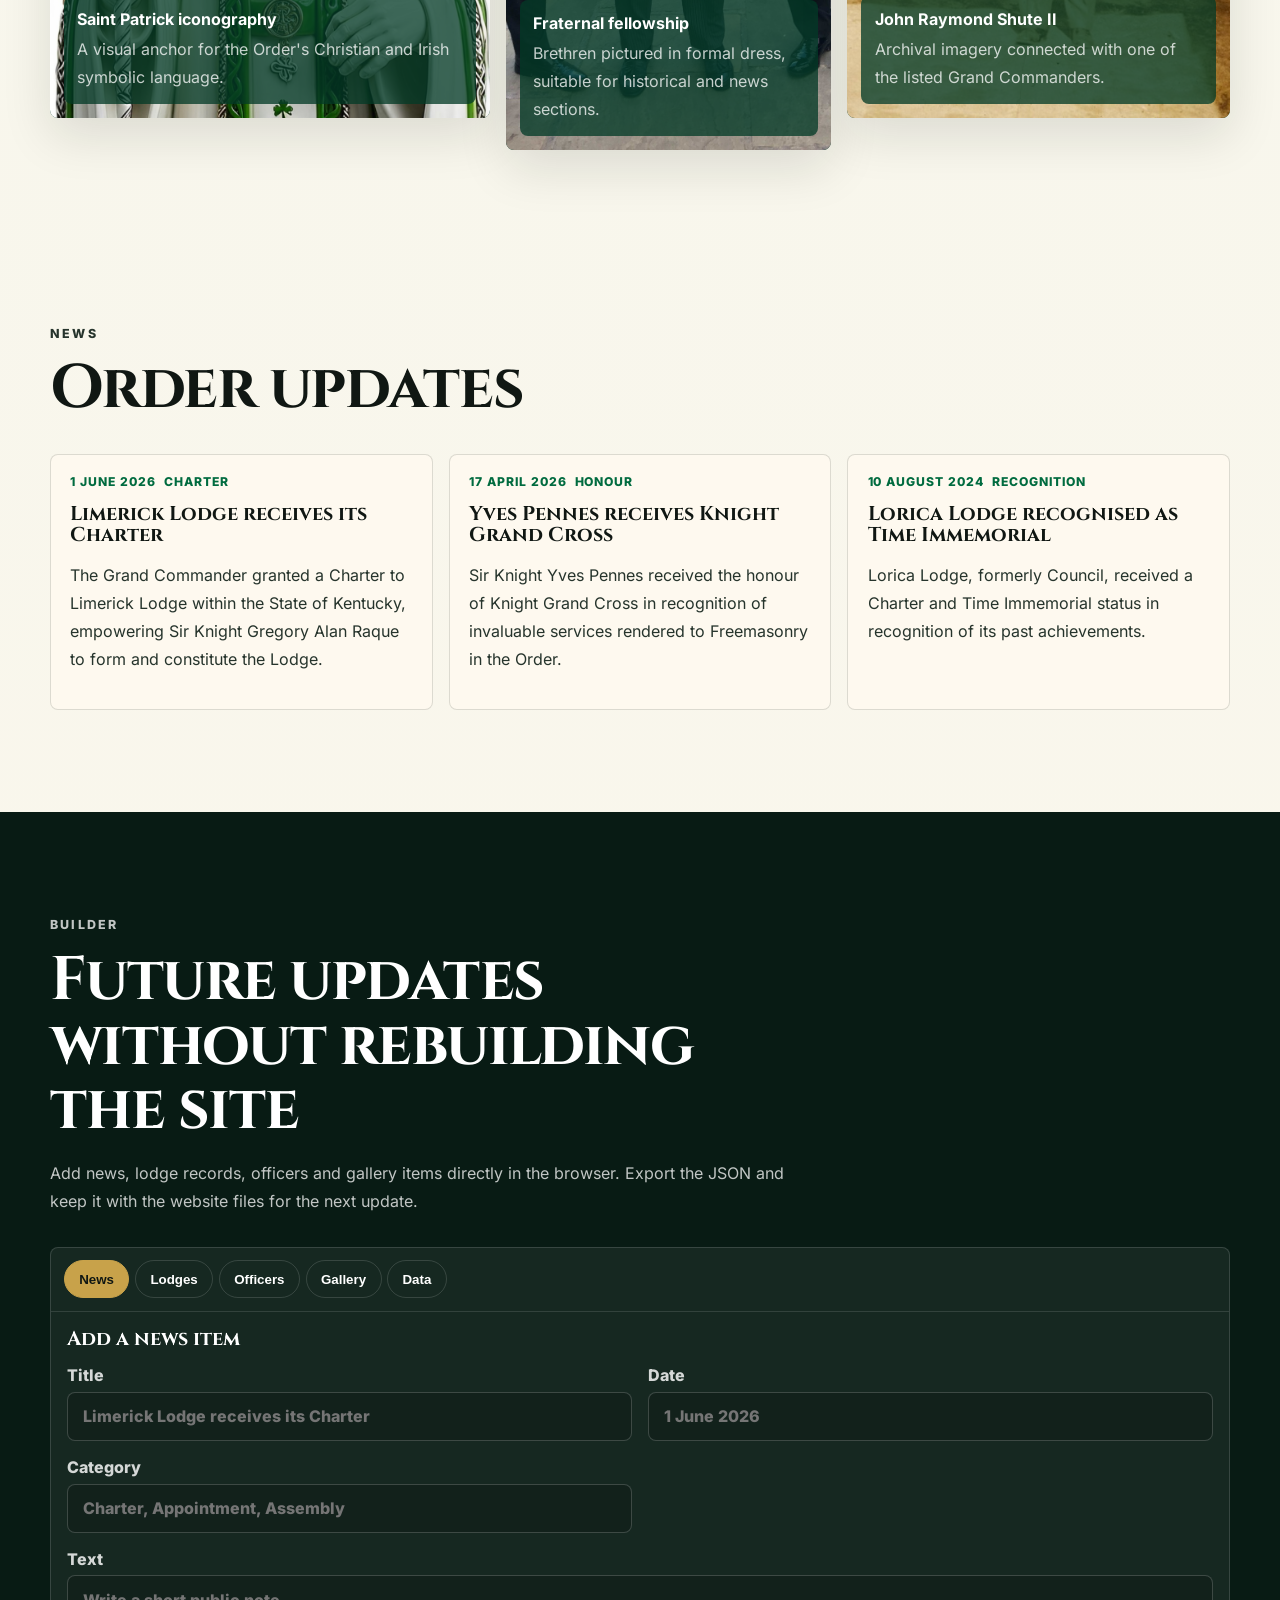
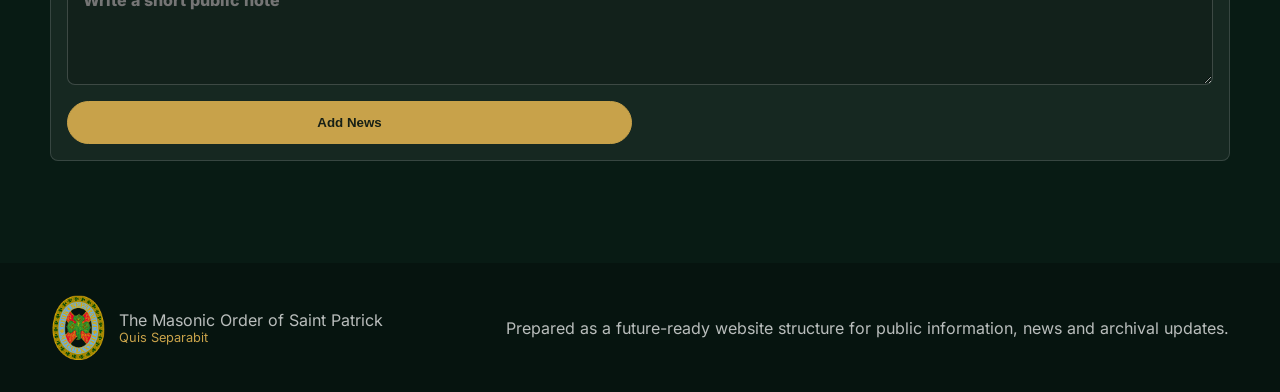
==== commit 80b22777: "Fix header overlap on narrow screens and self-host fonts The menu now collapses below 1240px so the " ====
--- a/index.html
+++ b/index.html
@@ -8,12 +8,7 @@
       name="description"
       content="A professional information website for the Masonic Order of Saint Patrick, including its story, meaning, lodge roll, administration, honours, news and content builder."
     />
-    <link rel="preconnect" href="https://fonts.googleapis.com" />
-    <link rel="preconnect" href="https://fonts.gstatic.com" crossorigin />
-    <link
-      href="https://fonts.googleapis.com/css2?family=Cinzel:wght@500;600;700&family=Inter:wght@400;500;600;700;800&display=swap"
-      rel="stylesheet"
-    />
+    <link rel="stylesheet" href="fonts.css" />
     <link rel="stylesheet" href="styles.css" />
   </head>
   <body>
--- a/fonts.css
+++ b/fonts.css
@@ -0,0 +1,19 @@
+/* Self-hosted fonts (SIL Open Font License; see assets/fonts). No request leaves this site. */
+@font-face{font-family:"Cinzel";font-style:normal;font-weight:500;font-display:swap;src:url("assets/fonts/cinzel-latin-500-normal.woff2") format("woff2");unicode-range:U+0000-00FF,U+0131,U+0152-0153,U+02BB-02BC,U+02C6,U+02DA,U+02DC,U+0304,U+0308,U+0329,U+2000-206F,U+2074,U+20AC,U+2122,U+2191,U+2193,U+2212,U+2215,U+FEFF,U+FFFD;}
+@font-face{font-family:"Cinzel";font-style:normal;font-weight:600;font-display:swap;src:url("assets/fonts/cinzel-latin-600-normal.woff2") format("woff2");unicode-range:U+0000-00FF,U+0131,U+0152-0153,U+02BB-02BC,U+02C6,U+02DA,U+02DC,U+0304,U+0308,U+0329,U+2000-206F,U+2074,U+20AC,U+2122,U+2191,U+2193,U+2212,U+2215,U+FEFF,U+FFFD;}
+@font-face{font-family:"Cinzel";font-style:normal;font-weight:700;font-display:swap;src:url("assets/fonts/cinzel-latin-700-normal.woff2") format("woff2");unicode-range:U+0000-00FF,U+0131,U+0152-0153,U+02BB-02BC,U+02C6,U+02DA,U+02DC,U+0304,U+0308,U+0329,U+2000-206F,U+2074,U+20AC,U+2122,U+2191,U+2193,U+2212,U+2215,U+FEFF,U+FFFD;}
+@font-face{font-family:"Inter";font-style:normal;font-weight:400;font-display:swap;src:url("assets/fonts/inter-latin-400-normal.woff2") format("woff2");unicode-range:U+0000-00FF,U+0131,U+0152-0153,U+02BB-02BC,U+02C6,U+02DA,U+02DC,U+0304,U+0308,U+0329,U+2000-206F,U+2074,U+20AC,U+2122,U+2191,U+2193,U+2212,U+2215,U+FEFF,U+FFFD;}
+@font-face{font-family:"Inter";font-style:normal;font-weight:500;font-display:swap;src:url("assets/fonts/inter-latin-500-normal.woff2") format("woff2");unicode-range:U+0000-00FF,U+0131,U+0152-0153,U+02BB-02BC,U+02C6,U+02DA,U+02DC,U+0304,U+0308,U+0329,U+2000-206F,U+2074,U+20AC,U+2122,U+2191,U+2193,U+2212,U+2215,U+FEFF,U+FFFD;}
+@font-face{font-family:"Inter";font-style:normal;font-weight:600;font-display:swap;src:url("assets/fonts/inter-latin-600-normal.woff2") format("woff2");unicode-range:U+0000-00FF,U+0131,U+0152-0153,U+02BB-02BC,U+02C6,U+02DA,U+02DC,U+0304,U+0308,U+0329,U+2000-206F,U+2074,U+20AC,U+2122,U+2191,U+2193,U+2212,U+2215,U+FEFF,U+FFFD;}
+@font-face{font-family:"Inter";font-style:normal;font-weight:700;font-display:swap;src:url("assets/fonts/inter-latin-700-normal.woff2") format("woff2");unicode-range:U+0000-00FF,U+0131,U+0152-0153,U+02BB-02BC,U+02C6,U+02DA,U+02DC,U+0304,U+0308,U+0329,U+2000-206F,U+2074,U+20AC,U+2122,U+2191,U+2193,U+2212,U+2215,U+FEFF,U+FFFD;}
+@font-face{font-family:"Inter";font-style:normal;font-weight:800;font-display:swap;src:url("assets/fonts/inter-latin-800-normal.woff2") format("woff2");unicode-range:U+0000-00FF,U+0131,U+0152-0153,U+02BB-02BC,U+02C6,U+02DA,U+02DC,U+0304,U+0308,U+0329,U+2000-206F,U+2074,U+20AC,U+2122,U+2191,U+2193,U+2212,U+2215,U+FEFF,U+FFFD;}
+@font-face{font-family:"Inter";font-style:normal;font-weight:400;font-display:swap;src:url("assets/fonts/inter-latin-ext-400-normal.woff2") format("woff2");unicode-range:U+0100-02BA,U+02BD-02C5,U+02C7-02CC,U+02CE-02D7,U+02DD-02FF,U+0304,U+0308,U+0329,U+1D00-1DBF,U+1E00-1E9F,U+1EF2-1EFF,U+2020,U+20A0-20AB,U+20AD-20C0,U+2113,U+2C60-2C7F,U+A720-A7FF;}
+@font-face{font-family:"Inter";font-style:normal;font-weight:500;font-display:swap;src:url("assets/fonts/inter-latin-ext-500-normal.woff2") format("woff2");unicode-range:U+0100-02BA,U+02BD-02C5,U+02C7-02CC,U+02CE-02D7,U+02DD-02FF,U+0304,U+0308,U+0329,U+1D00-1DBF,U+1E00-1E9F,U+1EF2-1EFF,U+2020,U+20A0-20AB,U+20AD-20C0,U+2113,U+2C60-2C7F,U+A720-A7FF;}
+@font-face{font-family:"Inter";font-style:normal;font-weight:600;font-display:swap;src:url("assets/fonts/inter-latin-ext-600-normal.woff2") format("woff2");unicode-range:U+0100-02BA,U+02BD-02C5,U+02C7-02CC,U+02CE-02D7,U+02DD-02FF,U+0304,U+0308,U+0329,U+1D00-1DBF,U+1E00-1E9F,U+1EF2-1EFF,U+2020,U+20A0-20AB,U+20AD-20C0,U+2113,U+2C60-2C7F,U+A720-A7FF;}
+@font-face{font-family:"Inter";font-style:normal;font-weight:700;font-display:swap;src:url("assets/fonts/inter-latin-ext-700-normal.woff2") format("woff2");unicode-range:U+0100-02BA,U+02BD-02C5,U+02C7-02CC,U+02CE-02D7,U+02DD-02FF,U+0304,U+0308,U+0329,U+1D00-1DBF,U+1E00-1E9F,U+1EF2-1EFF,U+2020,U+20A0-20AB,U+20AD-20C0,U+2113,U+2C60-2C7F,U+A720-A7FF;}
+@font-face{font-family:"Inter";font-style:normal;font-weight:800;font-display:swap;src:url("assets/fonts/inter-latin-ext-800-normal.woff2") format("woff2");unicode-range:U+0100-02BA,U+02BD-02C5,U+02C7-02CC,U+02CE-02D7,U+02DD-02FF,U+0304,U+0308,U+0329,U+1D00-1DBF,U+1E00-1E9F,U+1EF2-1EFF,U+2020,U+20A0-20AB,U+20AD-20C0,U+2113,U+2C60-2C7F,U+A720-A7FF;}
+@font-face{font-family:"Inter";font-style:normal;font-weight:400;font-display:swap;src:url("assets/fonts/inter-greek-400-normal.woff2") format("woff2");unicode-range:U+0370-0377,U+037A-037F,U+0384-038A,U+038C,U+038E-03A1,U+03A3-03FF;}
+@font-face{font-family:"Inter";font-style:normal;font-weight:500;font-display:swap;src:url("assets/fonts/inter-greek-500-normal.woff2") format("woff2");unicode-range:U+0370-0377,U+037A-037F,U+0384-038A,U+038C,U+038E-03A1,U+03A3-03FF;}
+@font-face{font-family:"Inter";font-style:normal;font-weight:600;font-display:swap;src:url("assets/fonts/inter-greek-600-normal.woff2") format("woff2");unicode-range:U+0370-0377,U+037A-037F,U+0384-038A,U+038C,U+038E-03A1,U+03A3-03FF;}
+@font-face{font-family:"Inter";font-style:normal;font-weight:700;font-display:swap;src:url("assets/fonts/inter-greek-700-normal.woff2") format("woff2");unicode-range:U+0370-0377,U+037A-037F,U+0384-038A,U+038C,U+038E-03A1,U+03A3-03FF;}
+@font-face{font-family:"Inter";font-style:normal;font-weight:800;font-display:swap;src:url("assets/fonts/inter-greek-800-normal.woff2") format("woff2");unicode-range:U+0370-0377,U+037A-037F,U+0384-038A,U+038C,U+038E-03A1,U+03A3-03FF;}
--- a/styles.css
+++ b/styles.css
@@ -871,29 +871,6 @@
 }
 
 @media (max-width: 920px) {
-  .site-nav {
-    position: absolute;
-    top: 100%;
-    left: 1rem;
-    right: 1rem;
-    display: none;
-    flex-direction: column;
-    align-items: stretch;
-    padding: 0.75rem;
-    background: rgba(251, 247, 236, 0.98);
-    border: 1px solid var(--line);
-    border-radius: var(--radius);
-    box-shadow: var(--shadow);
-  }
-
-  .site-nav.open {
-    display: flex;
-  }
-
-  .nav-toggle {
-    display: inline-flex;
-  }
-
   .hero-register {
     position: static;
     margin-top: 2rem;
@@ -1565,3 +1542,46 @@
     border-top: 1px solid rgba(241, 205, 106, 0.4);
   }
 }
+
+/* The menu collapses early enough that the brand, links and language flag never overlap,
+   including the longer French, Greek, Spanish and Portuguese labels. */
+.brand {
+  flex: 0 1 auto;
+}
+
+.site-nav {
+  flex: 1 1 auto;
+  justify-content: center;
+  flex-wrap: nowrap;
+  min-width: 0;
+}
+
+.site-nav a {
+  white-space: nowrap;
+}
+
+@media (max-width: 1240px) {
+  .site-nav {
+    position: absolute;
+    top: 100%;
+    left: 1rem;
+    right: 1rem;
+    display: none;
+    flex-direction: column;
+    align-items: stretch;
+    padding: 0.75rem;
+    background: rgba(251, 247, 236, 0.98);
+    border: 1px solid var(--line);
+    border-radius: var(--radius);
+    box-shadow: var(--shadow);
+  }
+
+  .site-nav.open {
+    display: flex;
+  }
+
+  .nav-toggle {
+    display: inline-flex;
+    margin-left: auto;
+  }
+}
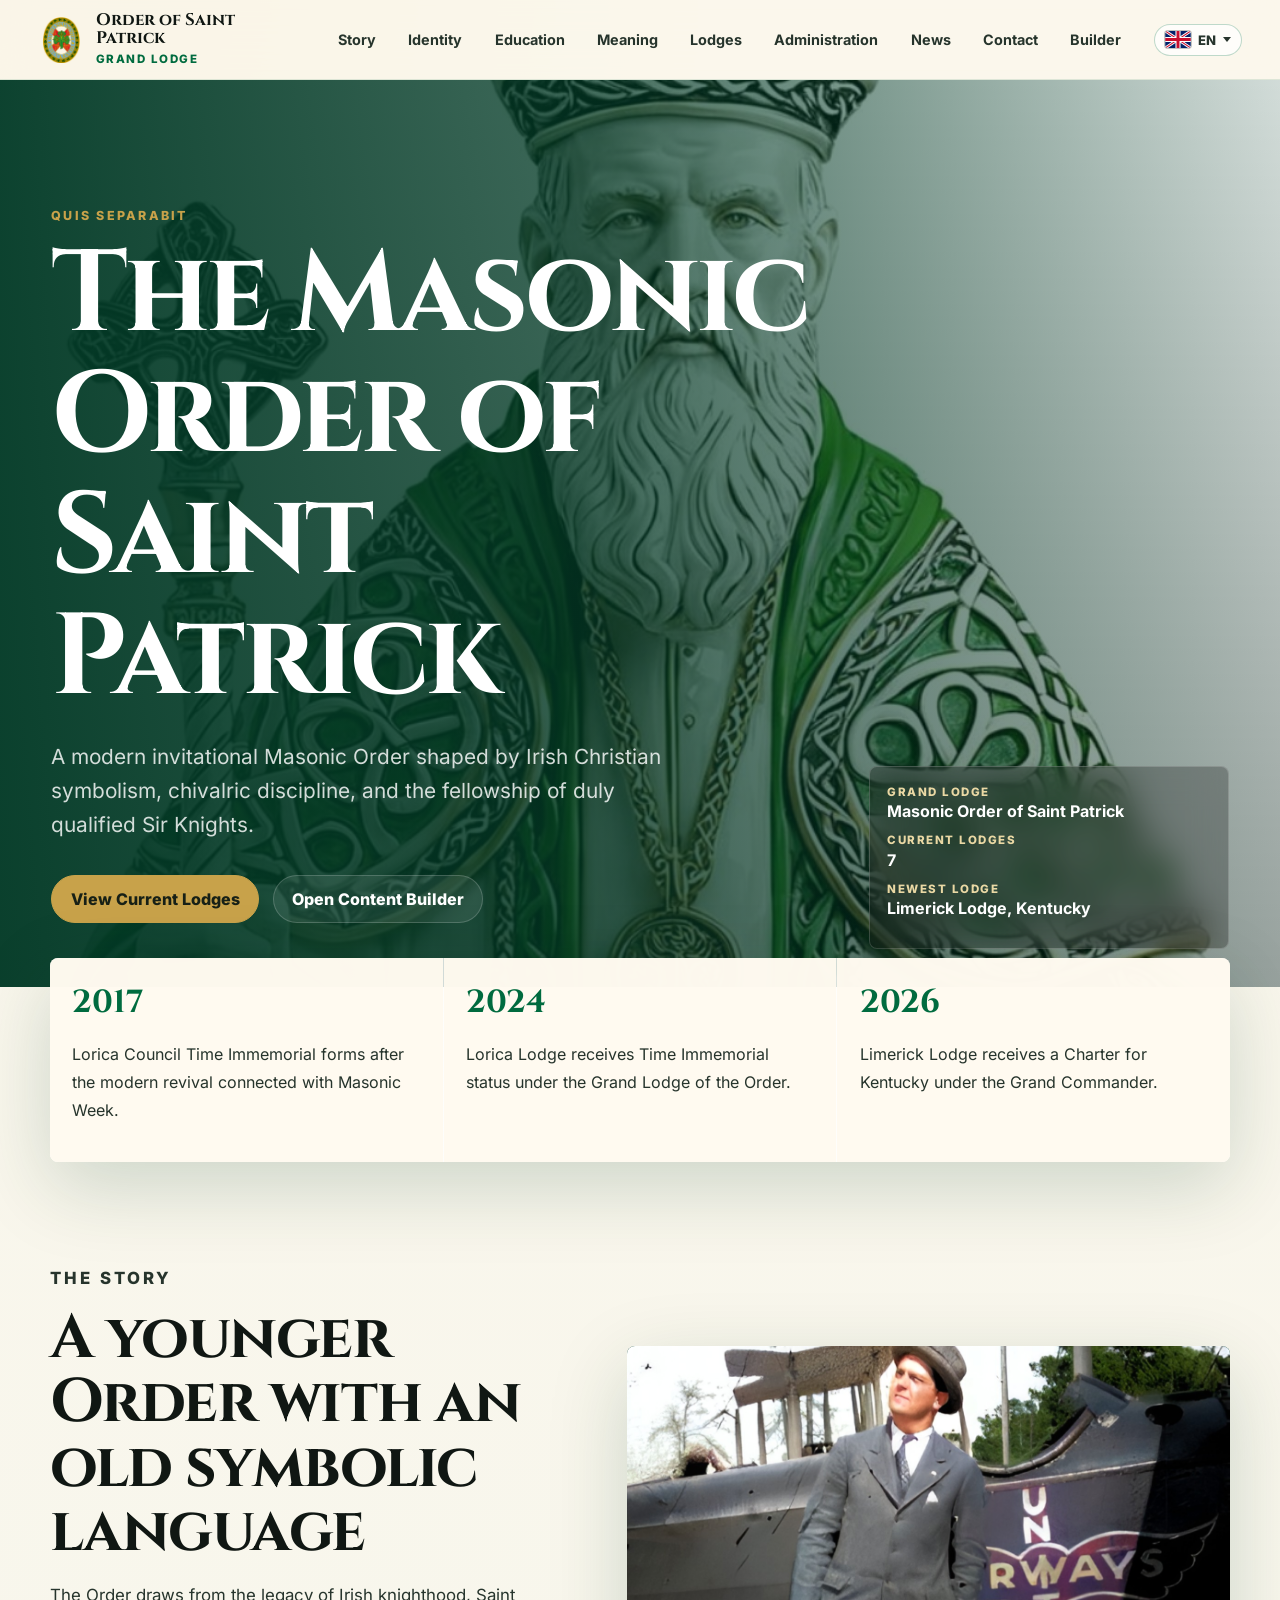
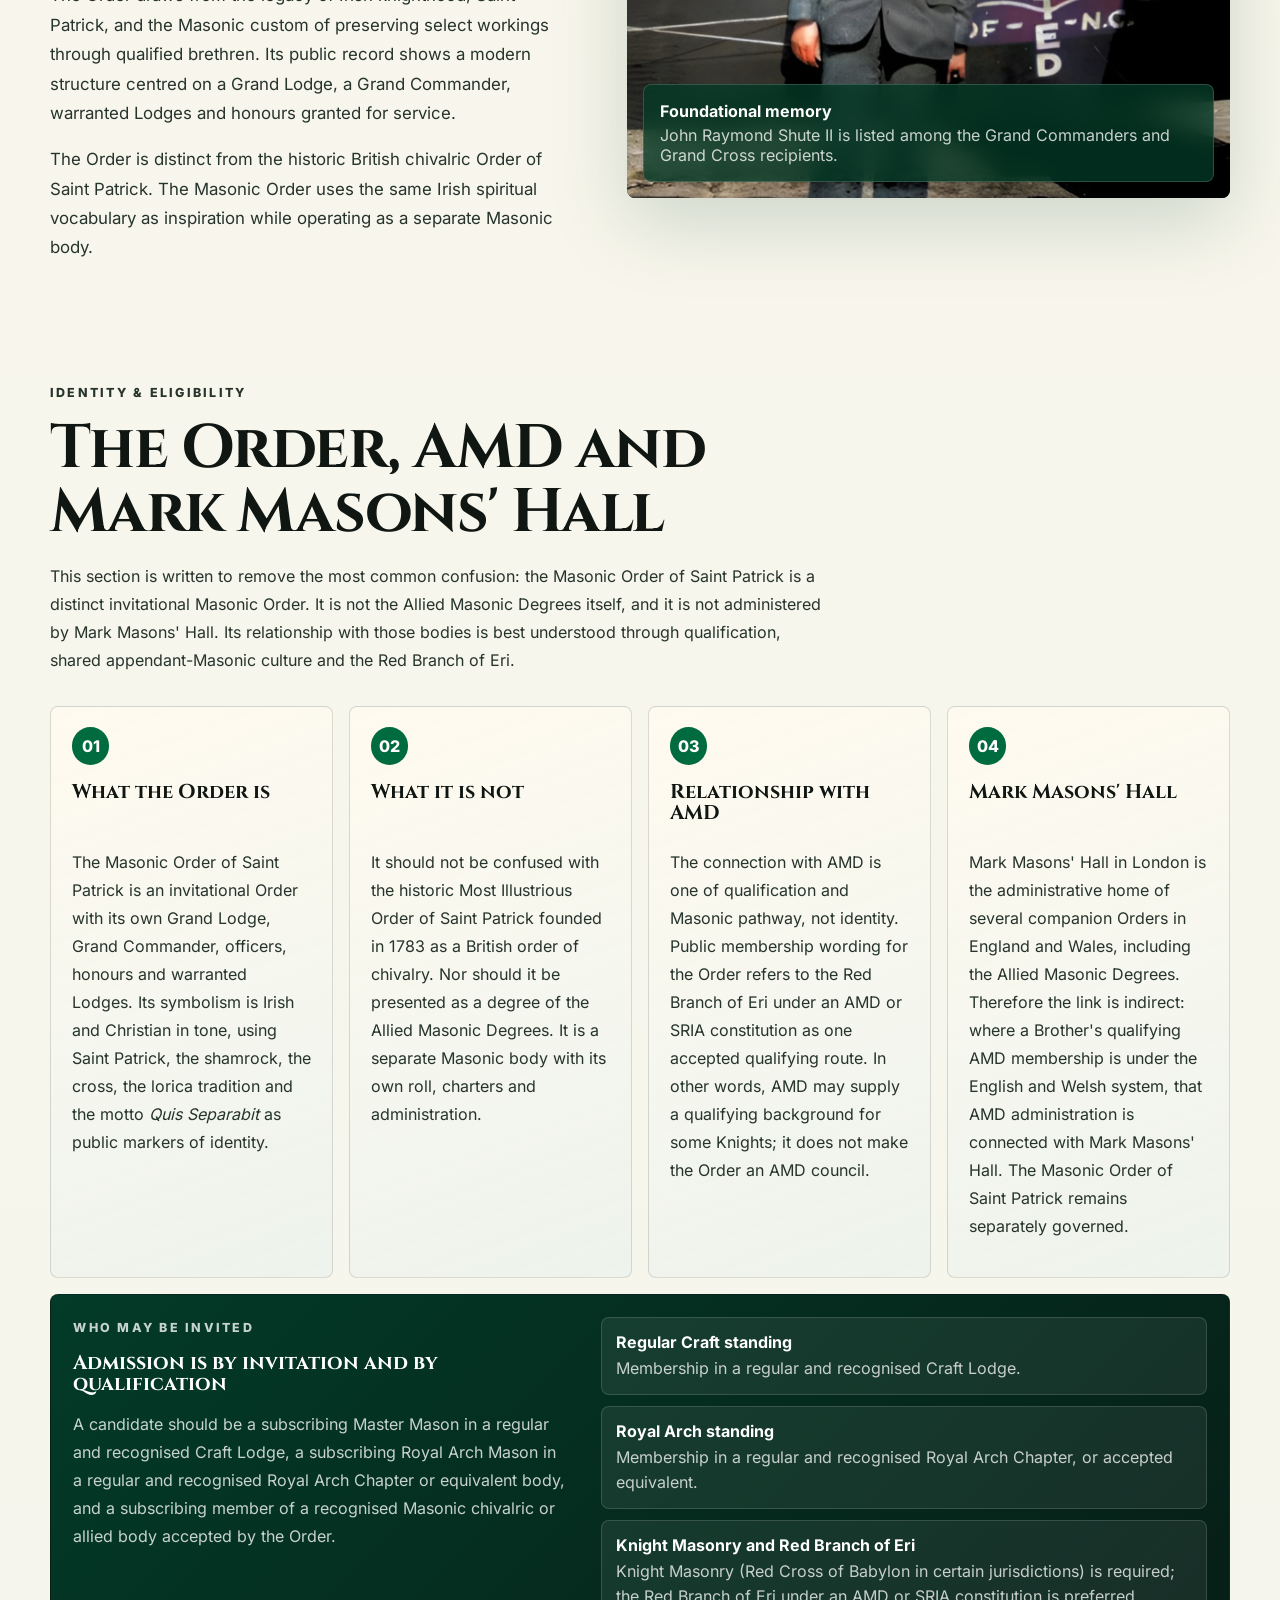
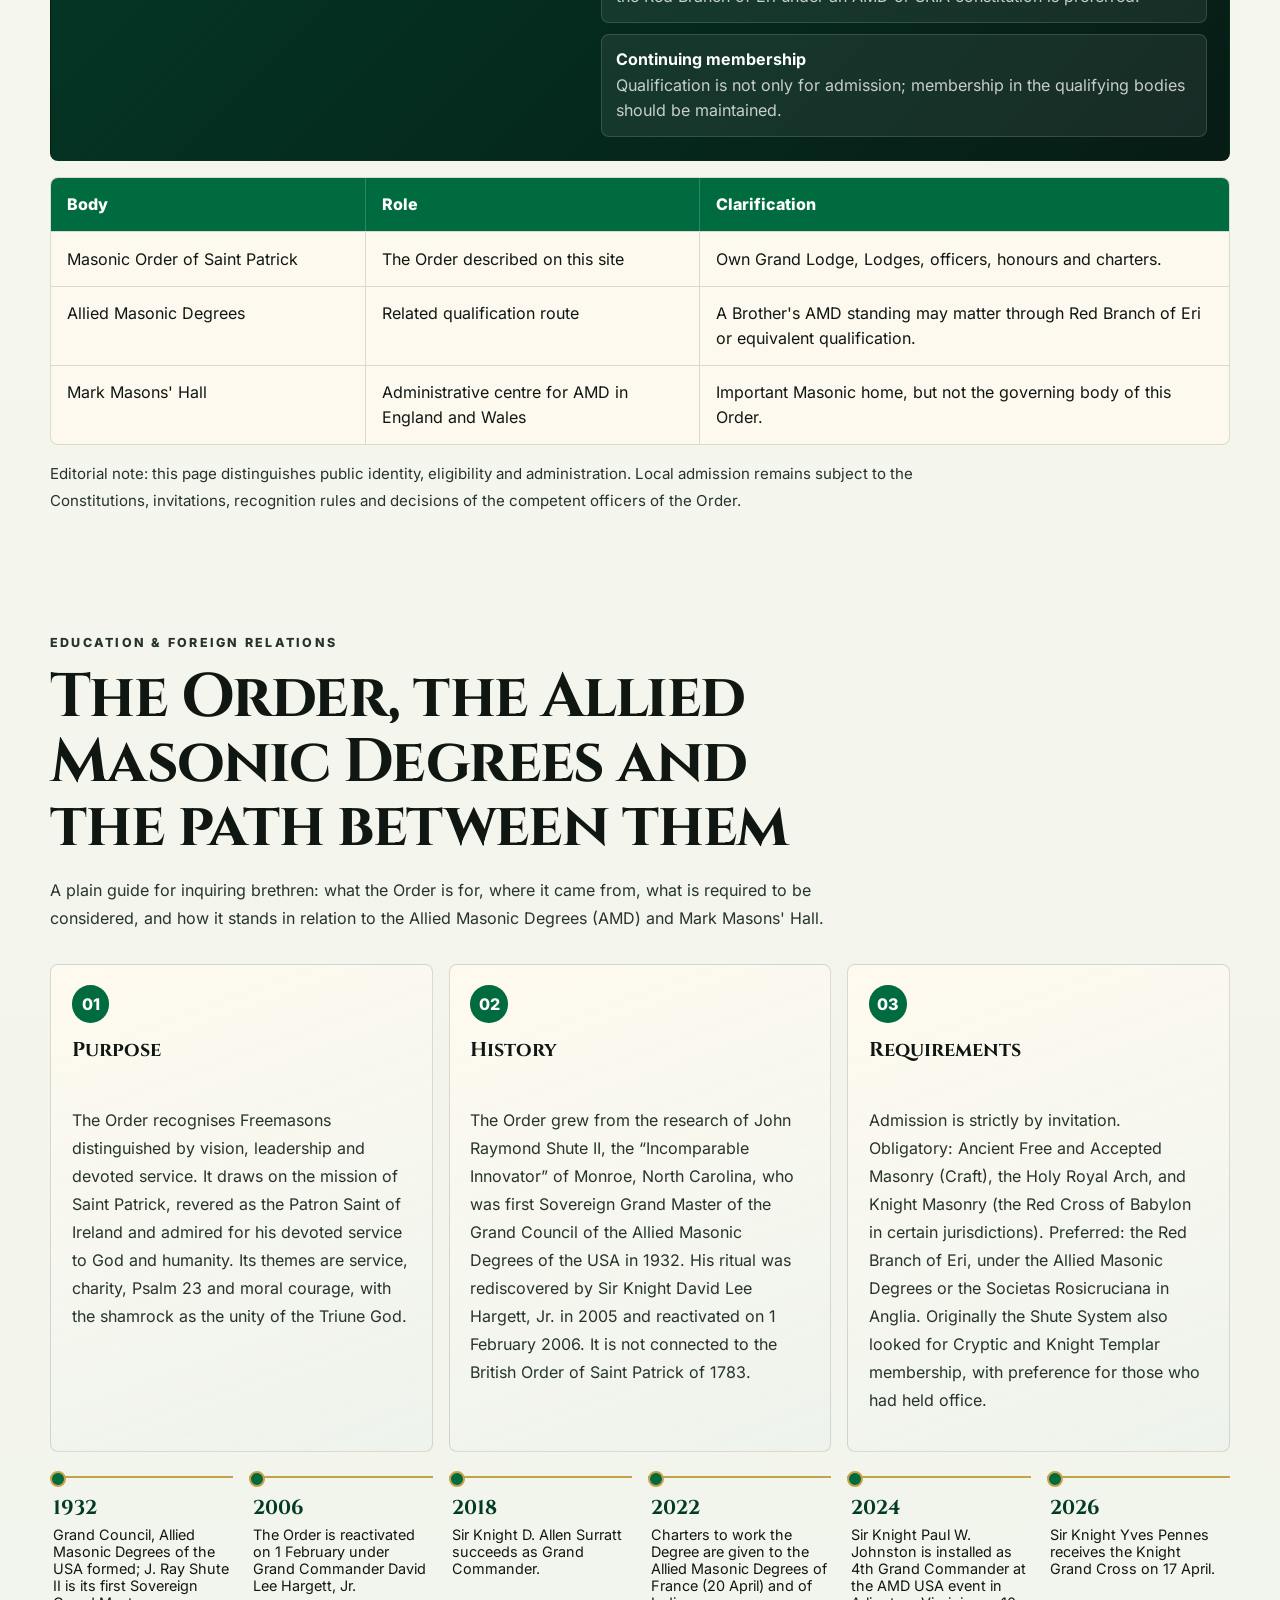
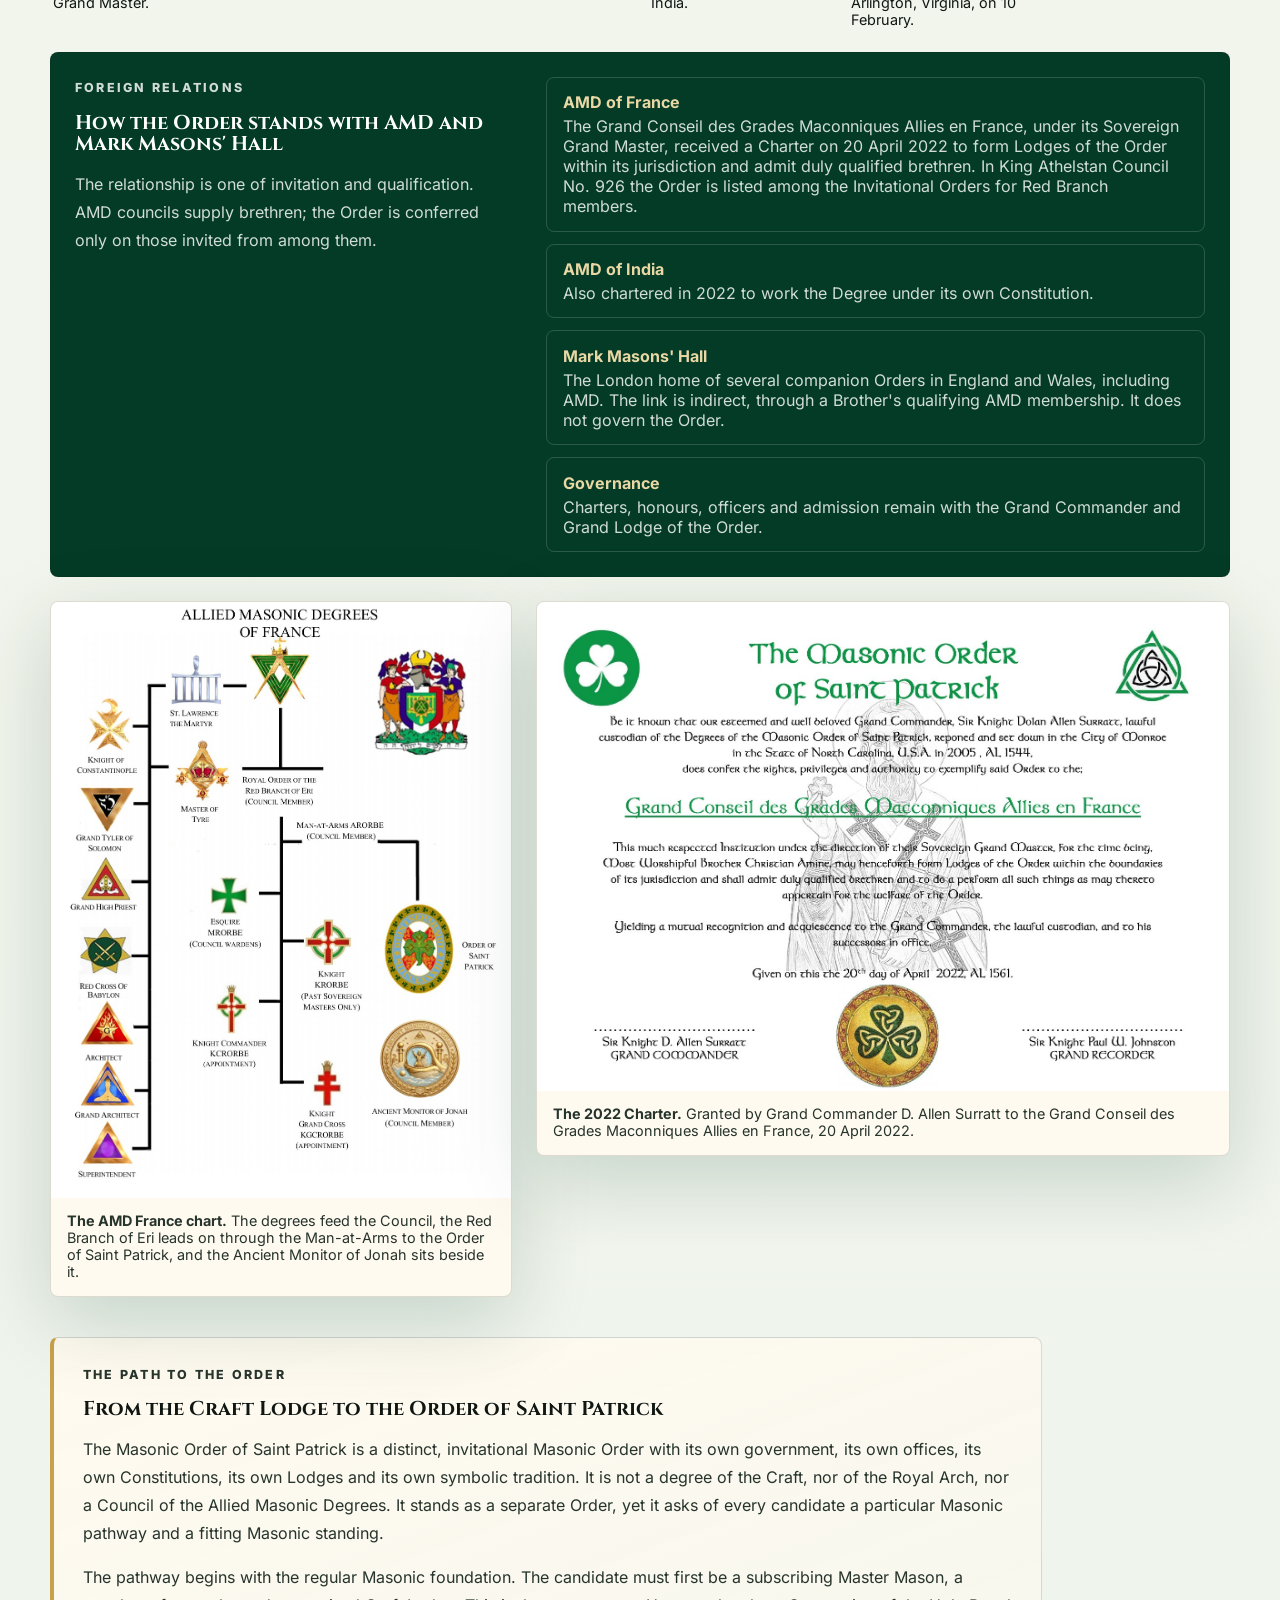
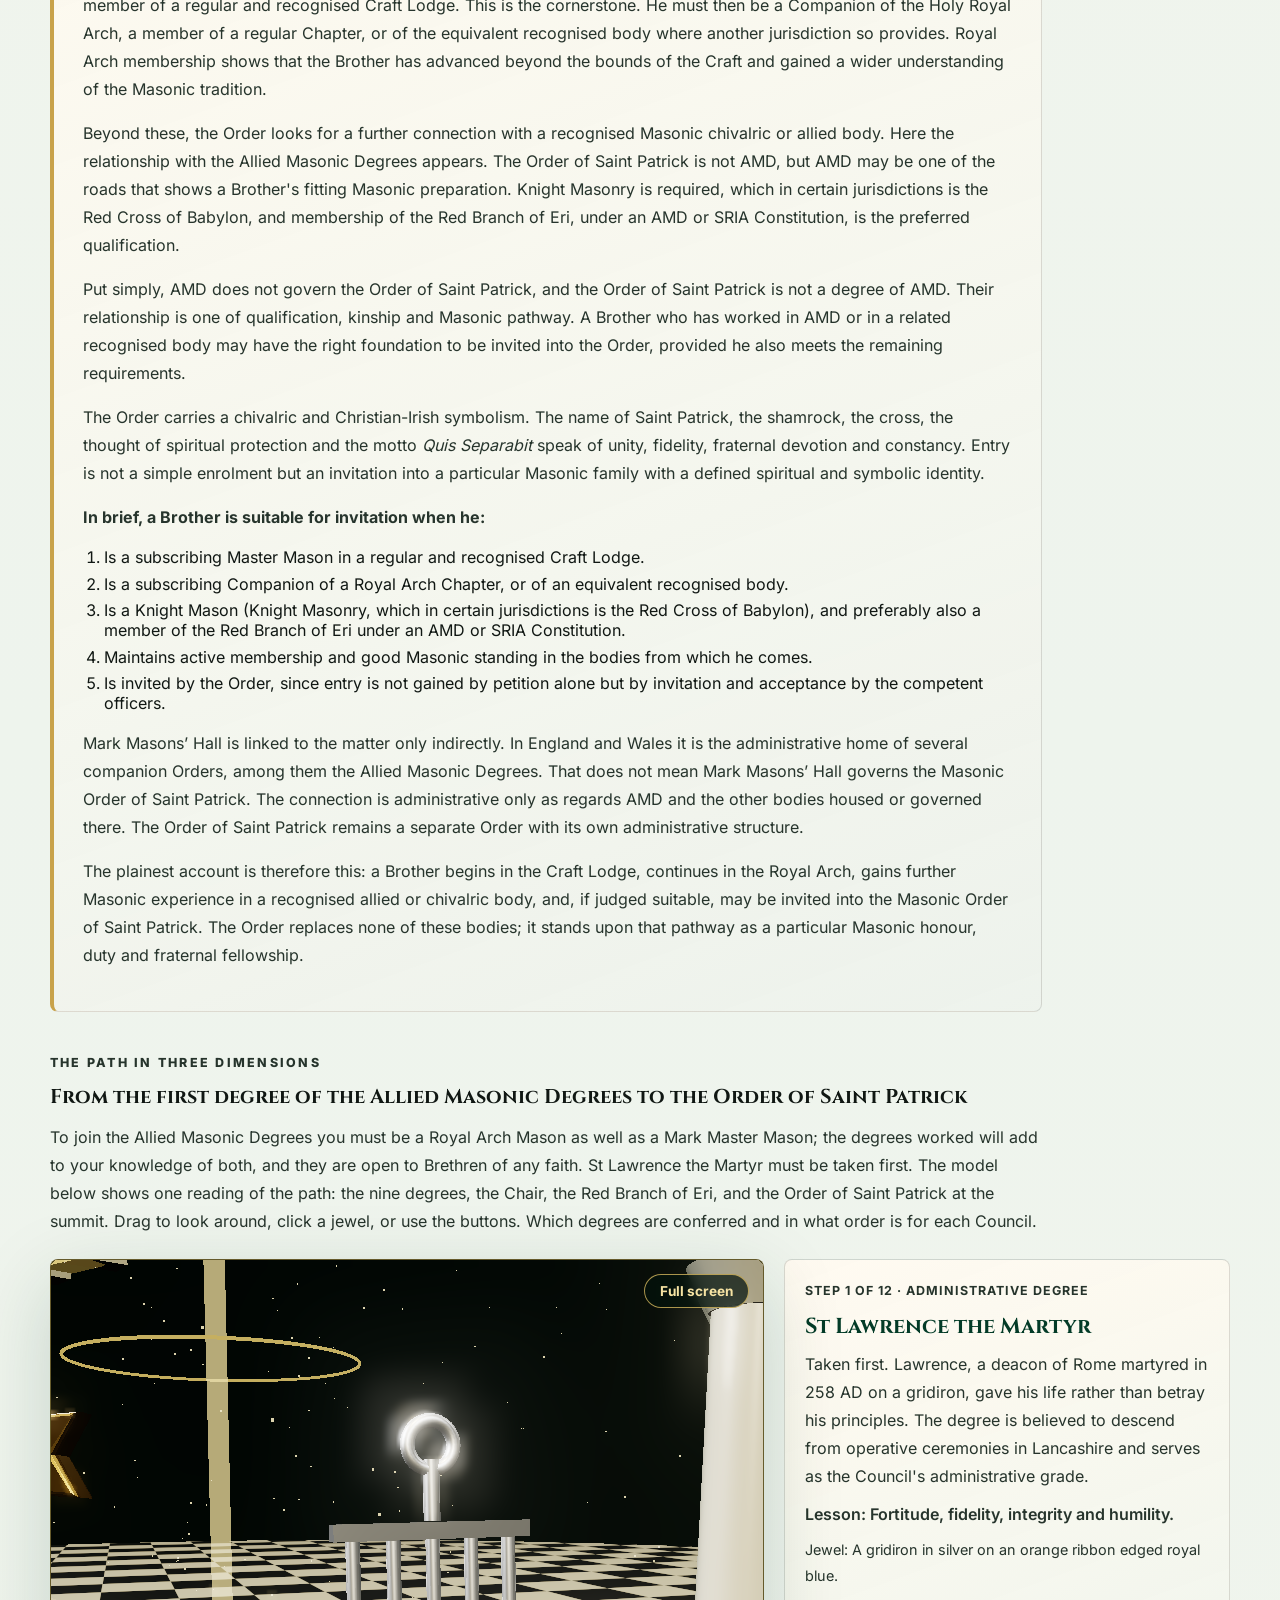
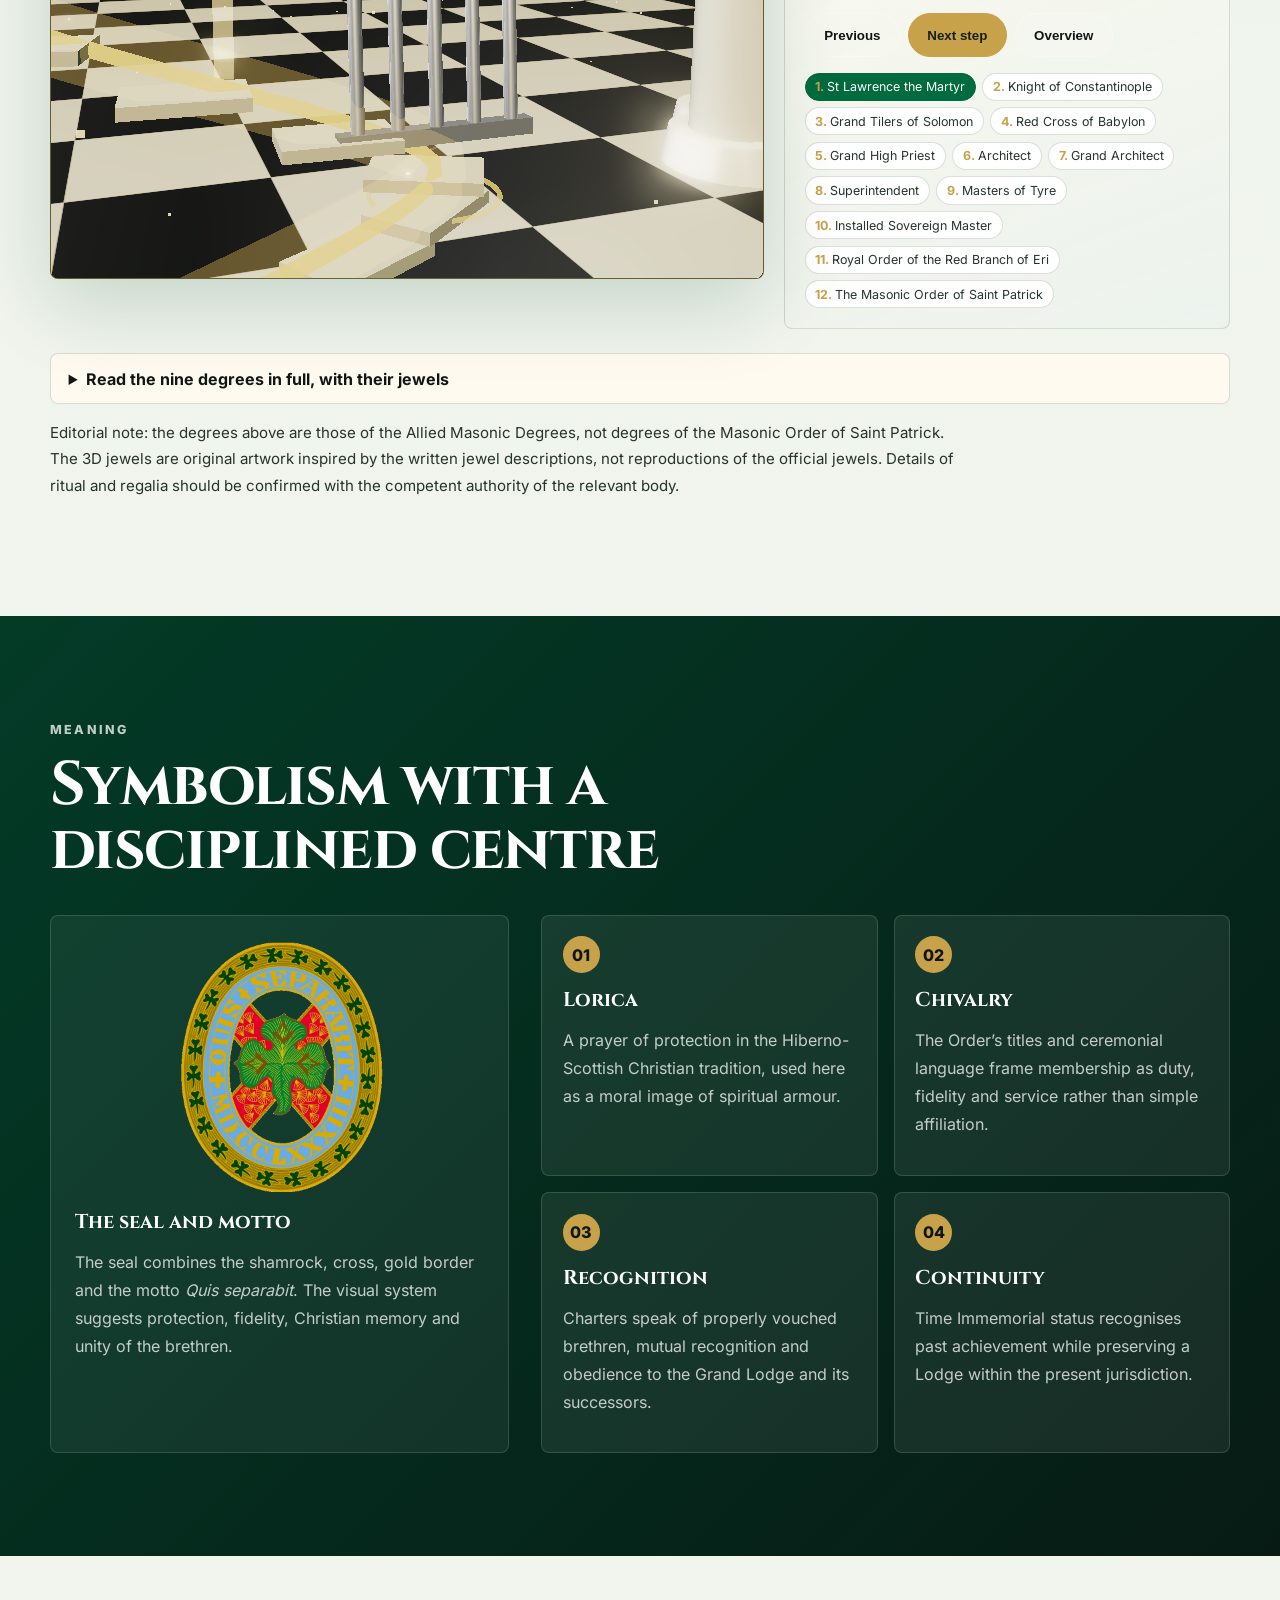
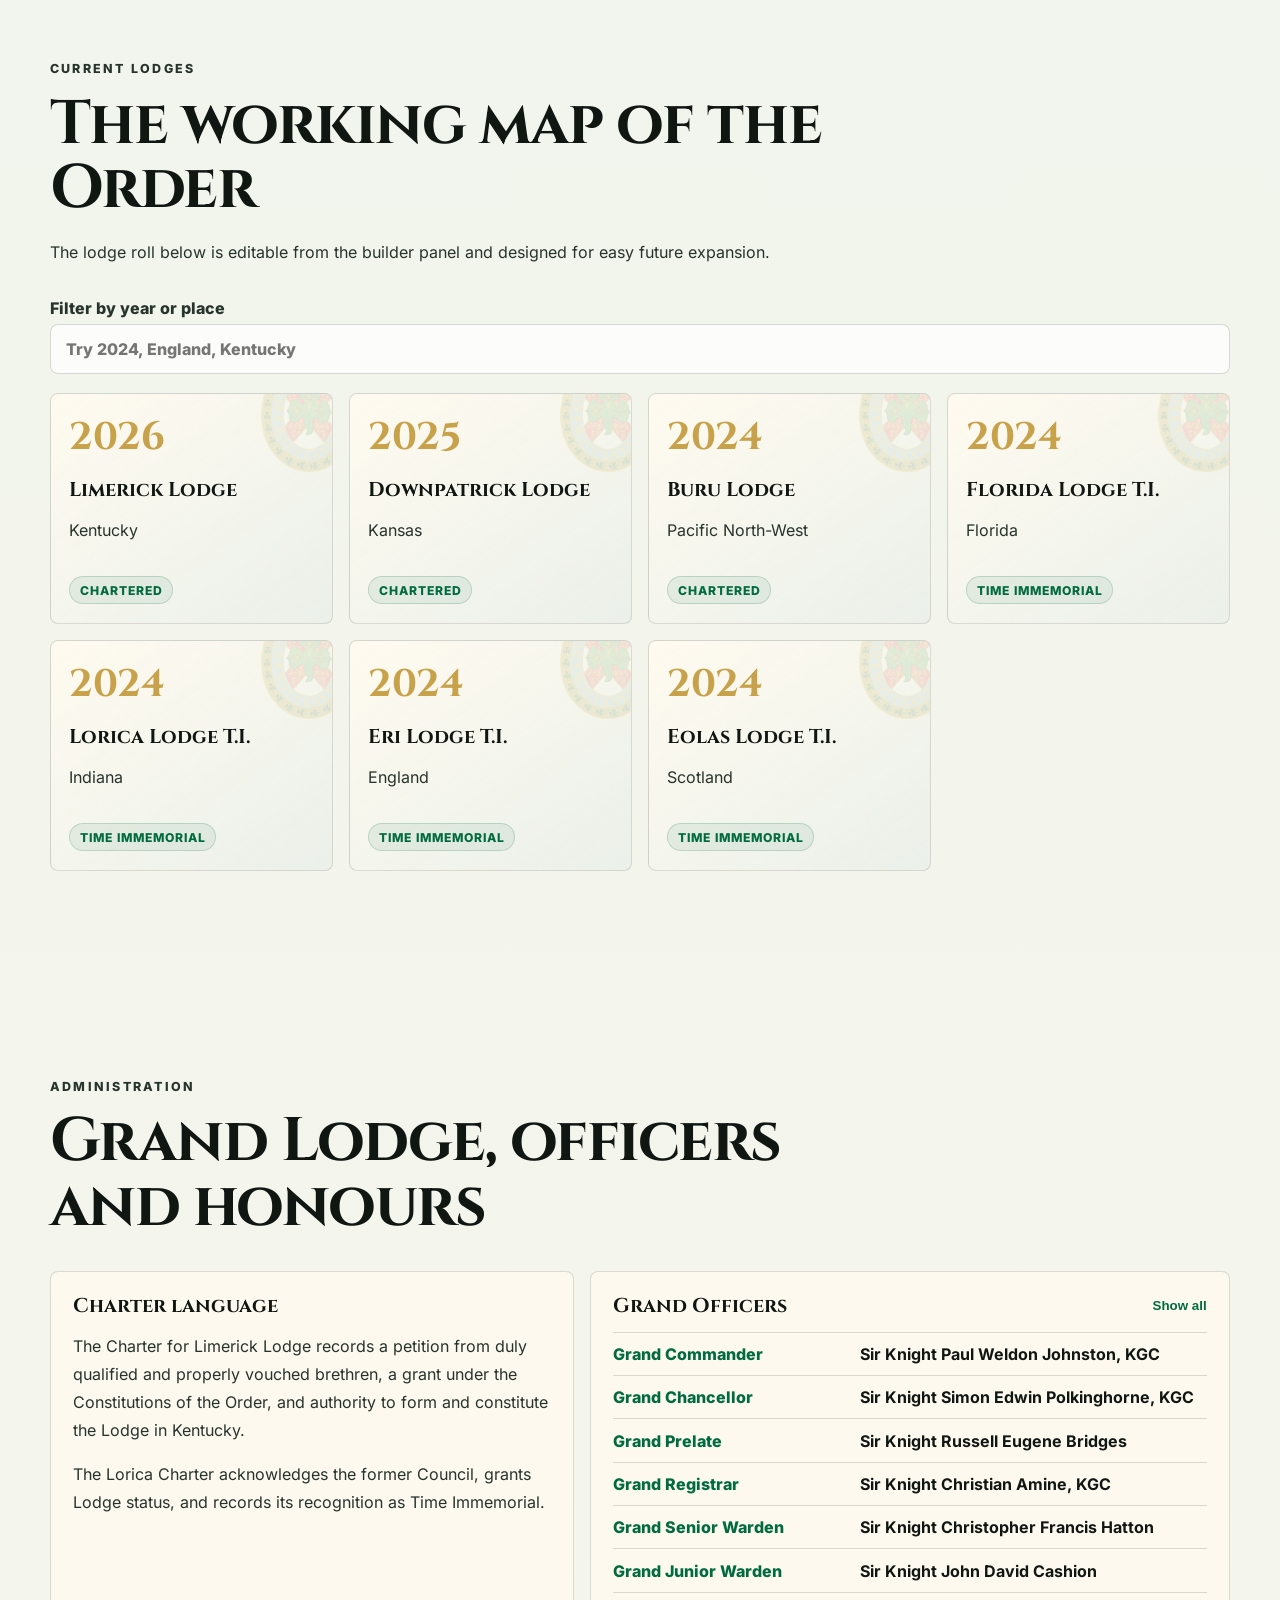
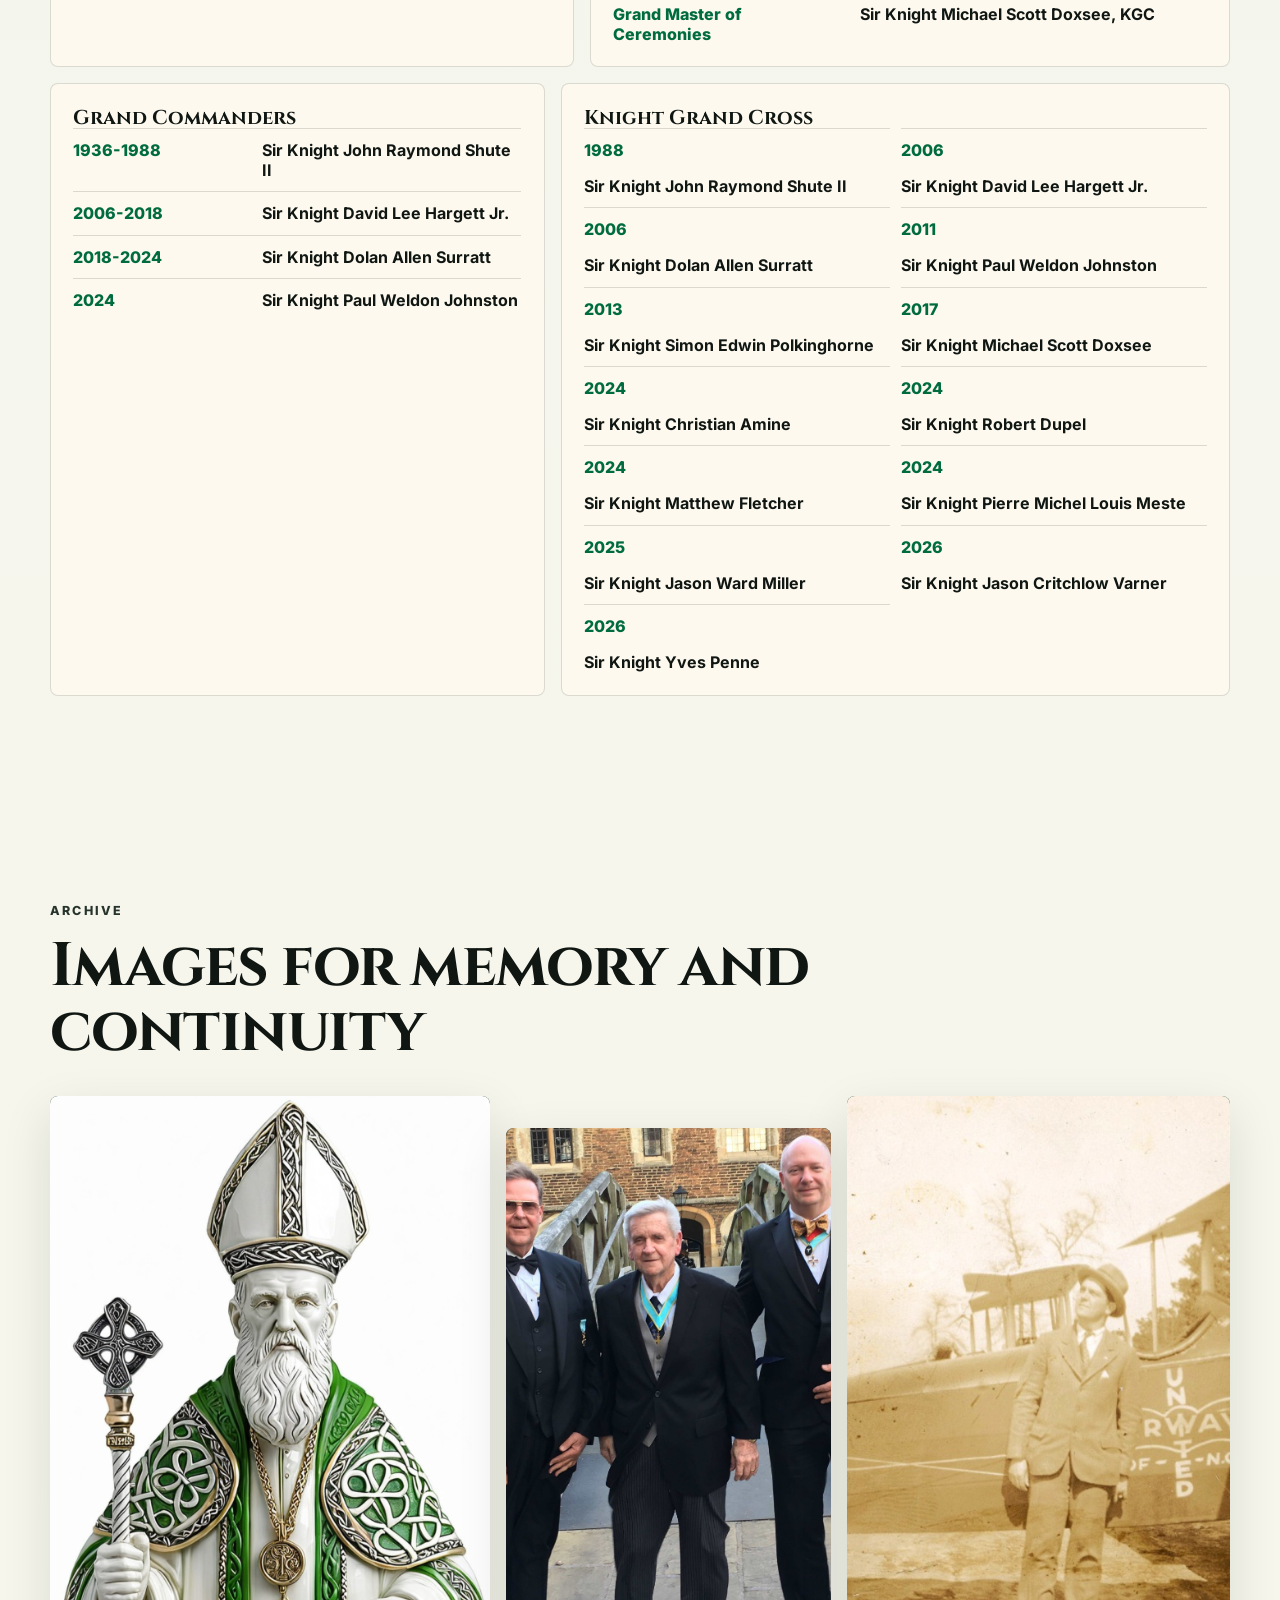
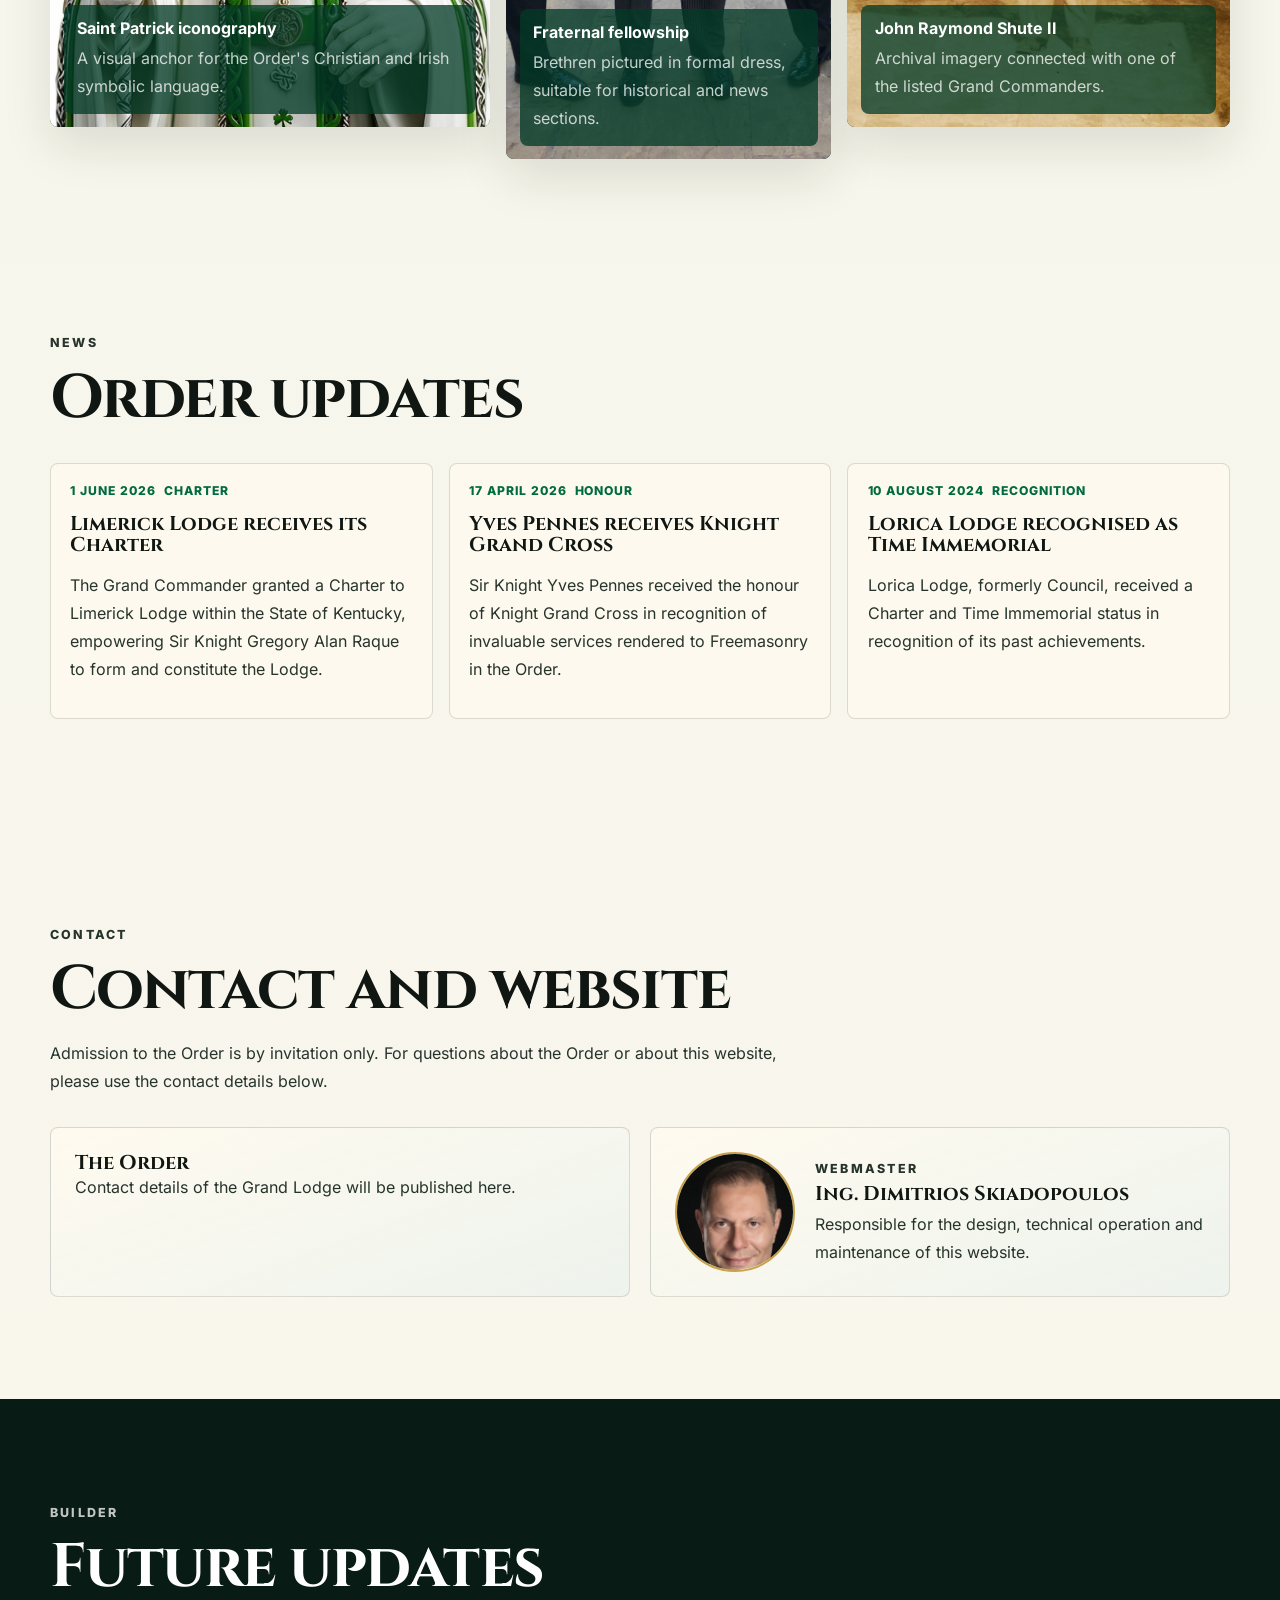
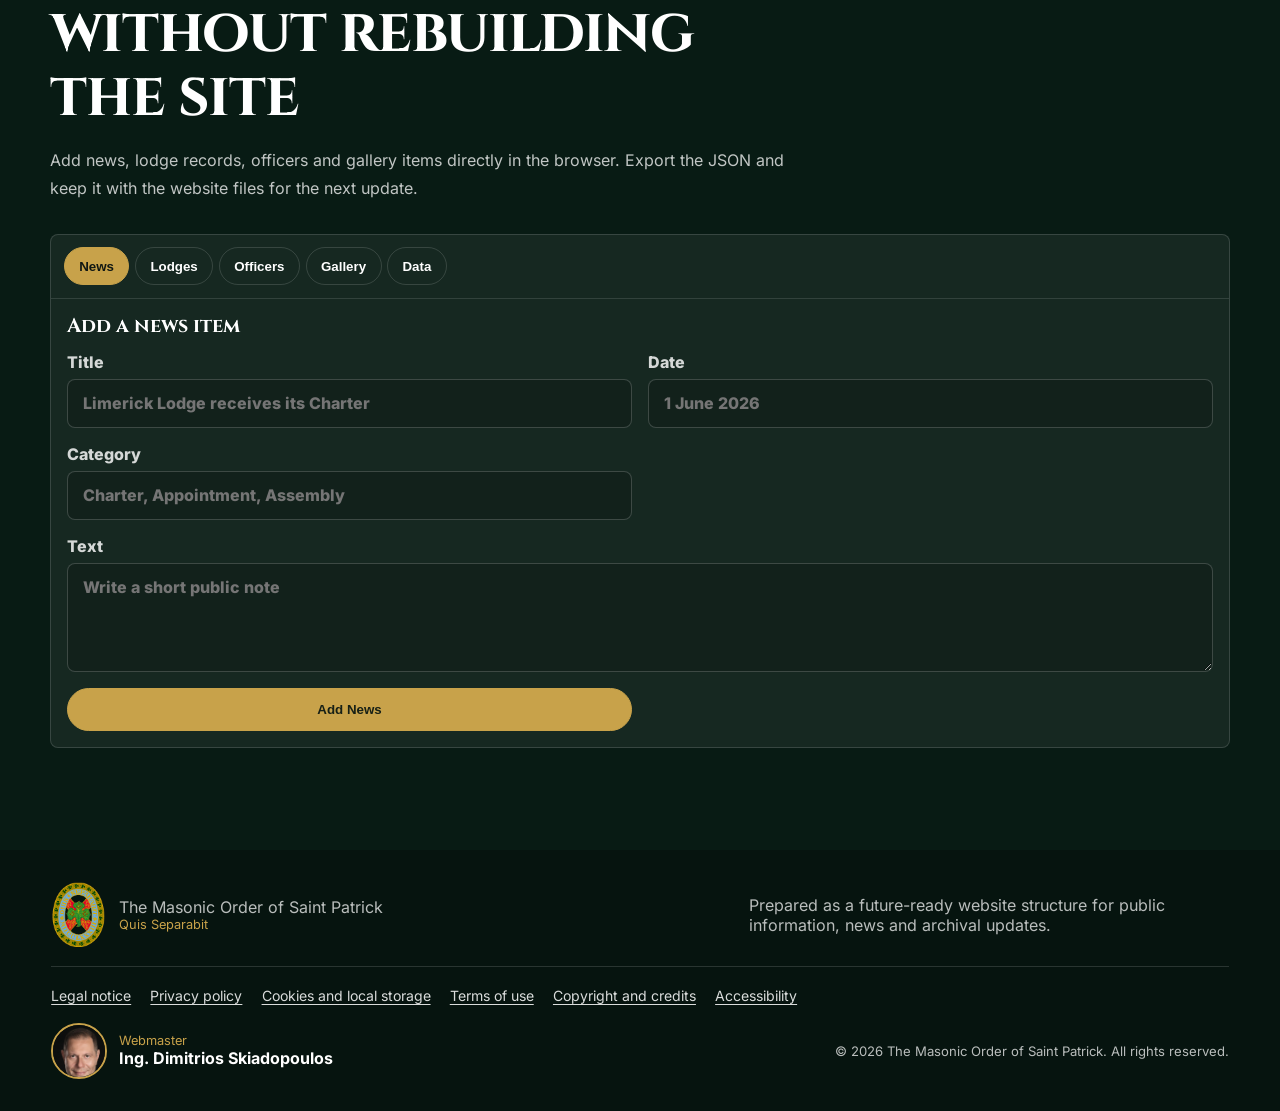
==== commit 2d9500e9: "Add contact section, legal pages and webmaster credit Adds a Contact section (details are read from " ====
--- a/index.html
+++ b/index.html
@@ -29,6 +29,7 @@
         <a href="#lodges">Lodges</a>
         <a href="#governance">Administration</a>
         <a href="#news">News</a>
+        <a href="#contact">Contact</a>
         <a href="#builder">Builder</a>
       </nav>
     </header>
@@ -589,6 +590,32 @@
         <div id="news-list" class="news-list"></div>
       </section>
 
+      <section id="contact" class="section contact-section">
+        <div class="section-heading">
+          <p class="eyebrow">Contact</p>
+          <h2>Contact and website</h2>
+          <p>
+            Admission to the Order is by invitation only. For questions about the Order or about this
+            website, please use the contact details below.
+          </p>
+        </div>
+        <div class="contact-grid">
+          <article class="contact-card">
+            <h3>The Order</h3>
+            <ul class="contact-list" data-contact-list></ul>
+            <p class="contact-pending" data-contact-pending>Contact details of the Grand Lodge will be published here.</p>
+          </article>
+          <article class="contact-card webmaster-card">
+            <img class="webmaster-photo large" src="assets/webmaster-skiadopoulos.jpg" alt="Ing. Dimitrios Skiadopoulos, Webmaster" width="120" height="120" loading="lazy" />
+            <div>
+              <p class="eyebrow">Webmaster</p>
+              <h3>Ing. Dimitrios Skiadopoulos</h3>
+              <p>Responsible for the design, technical operation and maintenance of this website.</p>
+            </div>
+          </article>
+        </div>
+      </section>
+
       <section id="builder" class="section builder-section">
         <div class="builder-intro">
           <p class="eyebrow">Builder</p>
@@ -656,14 +683,30 @@
     </main>
 
     <footer class="site-footer">
-      <div>
+      <div class="footer-brand">
         <img src="assets/limerick-media/image3.png" alt="" />
         <p>
           The Masonic Order of Saint Patrick
           <span>Quis Separabit</span>
         </p>
       </div>
-      <p>Prepared as a future-ready website structure for public information, news and archival updates.</p>
+      <p class="footer-note">Prepared as a future-ready website structure for public information, news and archival updates.</p>
+      <nav class="legal-links" aria-label="Legal information">
+        <a href="legal.html#imprint">Legal notice</a>
+        <a href="legal.html#privacy">Privacy policy</a>
+        <a href="legal.html#cookies">Cookies and local storage</a>
+        <a href="legal.html#terms">Terms of use</a>
+        <a href="legal.html#copyright">Copyright and credits</a>
+        <a href="legal.html#accessibility">Accessibility</a>
+      </nav>
+      <div class="footer-credit">
+        <img class="webmaster-photo" src="assets/webmaster-skiadopoulos.jpg" alt="Ing. Dimitrios Skiadopoulos, Webmaster" width="56" height="56" />
+        <p>
+          <span>Webmaster</span>
+          <strong>Ing. Dimitrios Skiadopoulos</strong>
+        </p>
+      </div>
+      <p class="footer-copy">&copy; 2026 The Masonic Order of Saint Patrick. All rights reserved.</p>
     </footer>
 
     <script type="importmap">
@@ -674,6 +717,7 @@
         }
       }
     </script>
+    <script src="site-config.js"></script>
     <script src="i18n-data.js"></script>
     <script src="i18n.js"></script>
     <script src="app.js"></script>
--- a/styles.css
+++ b/styles.css
@@ -842,9 +842,10 @@
 
 .site-footer {
   display: flex;
+  flex-wrap: wrap;
   align-items: center;
   justify-content: space-between;
-  gap: 1rem;
+  gap: 1.2rem 2rem;
   padding: 2rem clamp(1rem, 4vw, 4rem);
   color: rgba(255, 255, 255, 0.72);
   background: #06140f;
@@ -1585,3 +1586,217 @@
     margin-left: auto;
   }
 }
+
+/* Contact, webmaster and legal pages */
+.contact-grid {
+  display: grid;
+  grid-template-columns: repeat(2, minmax(0, 1fr));
+  gap: 1.25rem;
+}
+
+.contact-card {
+  padding: 1.5rem;
+  border: 1px solid var(--line);
+  border-radius: var(--radius);
+  background: linear-gradient(160deg, rgba(255, 250, 240, 0.96), rgba(235, 242, 236, 0.88)), var(--paper);
+}
+
+.contact-card h3 {
+  margin-top: 0;
+}
+
+.contact-list {
+  display: grid;
+  gap: 0.6rem;
+  margin: 0;
+  padding: 0;
+  list-style: none;
+}
+
+.contact-list strong {
+  display: block;
+  color: var(--emerald);
+  font-size: 0.78rem;
+  letter-spacing: 0.08em;
+  text-transform: uppercase;
+}
+
+.contact-list a {
+  text-decoration: underline;
+}
+
+.contact-pending {
+  margin: 0;
+  color: var(--ink-soft);
+}
+
+.webmaster-card {
+  display: flex;
+  align-items: center;
+  gap: 1.25rem;
+}
+
+.webmaster-card h3 {
+  margin: 0.2rem 0 0.4rem;
+}
+
+.webmaster-card p {
+  margin: 0;
+}
+
+.webmaster-photo {
+  flex: none;
+  object-fit: cover;
+  border: 2px solid var(--gold);
+  border-radius: 50%;
+}
+
+.webmaster-photo.large {
+  width: 120px;
+  height: 120px;
+}
+
+.site-footer .footer-brand {
+  display: flex;
+  align-items: center;
+  gap: 0.85rem;
+}
+
+.site-footer .footer-note {
+  max-width: 30rem;
+}
+
+.site-footer .legal-links {
+  display: flex;
+  flex-wrap: wrap;
+  gap: 0.4rem 1.2rem;
+  width: 100%;
+  padding-top: 1.2rem;
+  border-top: 1px solid rgba(255, 255, 255, 0.14);
+  font-size: 0.88rem;
+}
+
+.site-footer .legal-links a {
+  color: rgba(255, 255, 255, 0.85);
+  text-decoration: underline;
+  text-underline-offset: 3px;
+}
+
+.site-footer .legal-links a:hover,
+.site-footer .legal-links a:focus-visible {
+  color: var(--gold-soft);
+}
+
+.site-footer .footer-credit {
+  display: flex;
+  align-items: center;
+  gap: 0.75rem;
+}
+
+.site-footer .footer-credit .webmaster-photo {
+  width: 56px;
+  height: 56px;
+}
+
+.site-footer .footer-credit strong {
+  color: #fff;
+}
+
+.site-footer .footer-copy {
+  font-size: 0.82rem;
+}
+
+.legal-back {
+  margin-left: auto;
+  padding: 0.5rem 0.9rem;
+  border: 1px solid rgba(0, 107, 63, 0.25);
+  border-radius: 999px;
+  color: var(--ink-soft);
+  font-size: 0.88rem;
+  font-weight: 700;
+}
+
+.legal-back:hover,
+.legal-back:focus-visible {
+  border-color: var(--emerald);
+}
+
+.legal-main {
+  max-width: 52rem;
+  margin: 0 auto;
+  padding: clamp(2rem, 5vw, 4rem) clamp(1rem, 4vw, 2rem);
+}
+
+.legal-main h1 {
+  margin: 0.2rem 0 0.4rem;
+  font-family: var(--serif);
+  font-size: clamp(1.9rem, 5vw, 2.8rem);
+  line-height: 1.1;
+}
+
+.legal-updated {
+  color: var(--ink-soft);
+}
+
+.legal-toc {
+  display: flex;
+  flex-wrap: wrap;
+  gap: 0.5rem;
+  margin: 1.5rem 0 2.5rem;
+}
+
+.legal-toc a {
+  padding: 0.4rem 0.8rem;
+  border: 1px solid var(--line);
+  border-radius: 999px;
+  background: var(--paper);
+  font-size: 0.88rem;
+  font-weight: 700;
+}
+
+.legal-section {
+  margin-bottom: 2.5rem;
+  padding-top: 1rem;
+  scroll-margin-top: 5.5rem;
+}
+
+.legal-section h2 {
+  margin: 0 0 0.8rem;
+  font-size: clamp(1.35rem, 3.5vw, 1.8rem);
+  line-height: 1.2;
+  padding-bottom: 0.5rem;
+  border-bottom: 2px solid var(--gold);
+  font-family: var(--serif);
+  color: var(--emerald-deep);
+}
+
+.legal-section h3 {
+  margin: 1.4rem 0 0.4rem;
+  color: var(--emerald);
+}
+
+.legal-section p,
+.legal-section li {
+  line-height: 1.65;
+}
+
+.legal-section a {
+  text-decoration: underline;
+}
+
+.legal-section li {
+  margin-bottom: 0.5rem;
+}
+
+@media (max-width: 920px) {
+  .contact-grid {
+    grid-template-columns: 1fr;
+  }
+}
+
+@media (max-width: 520px) {
+  .webmaster-card {
+    flex-direction: column;
+    align-items: flex-start;
+  }
+}
